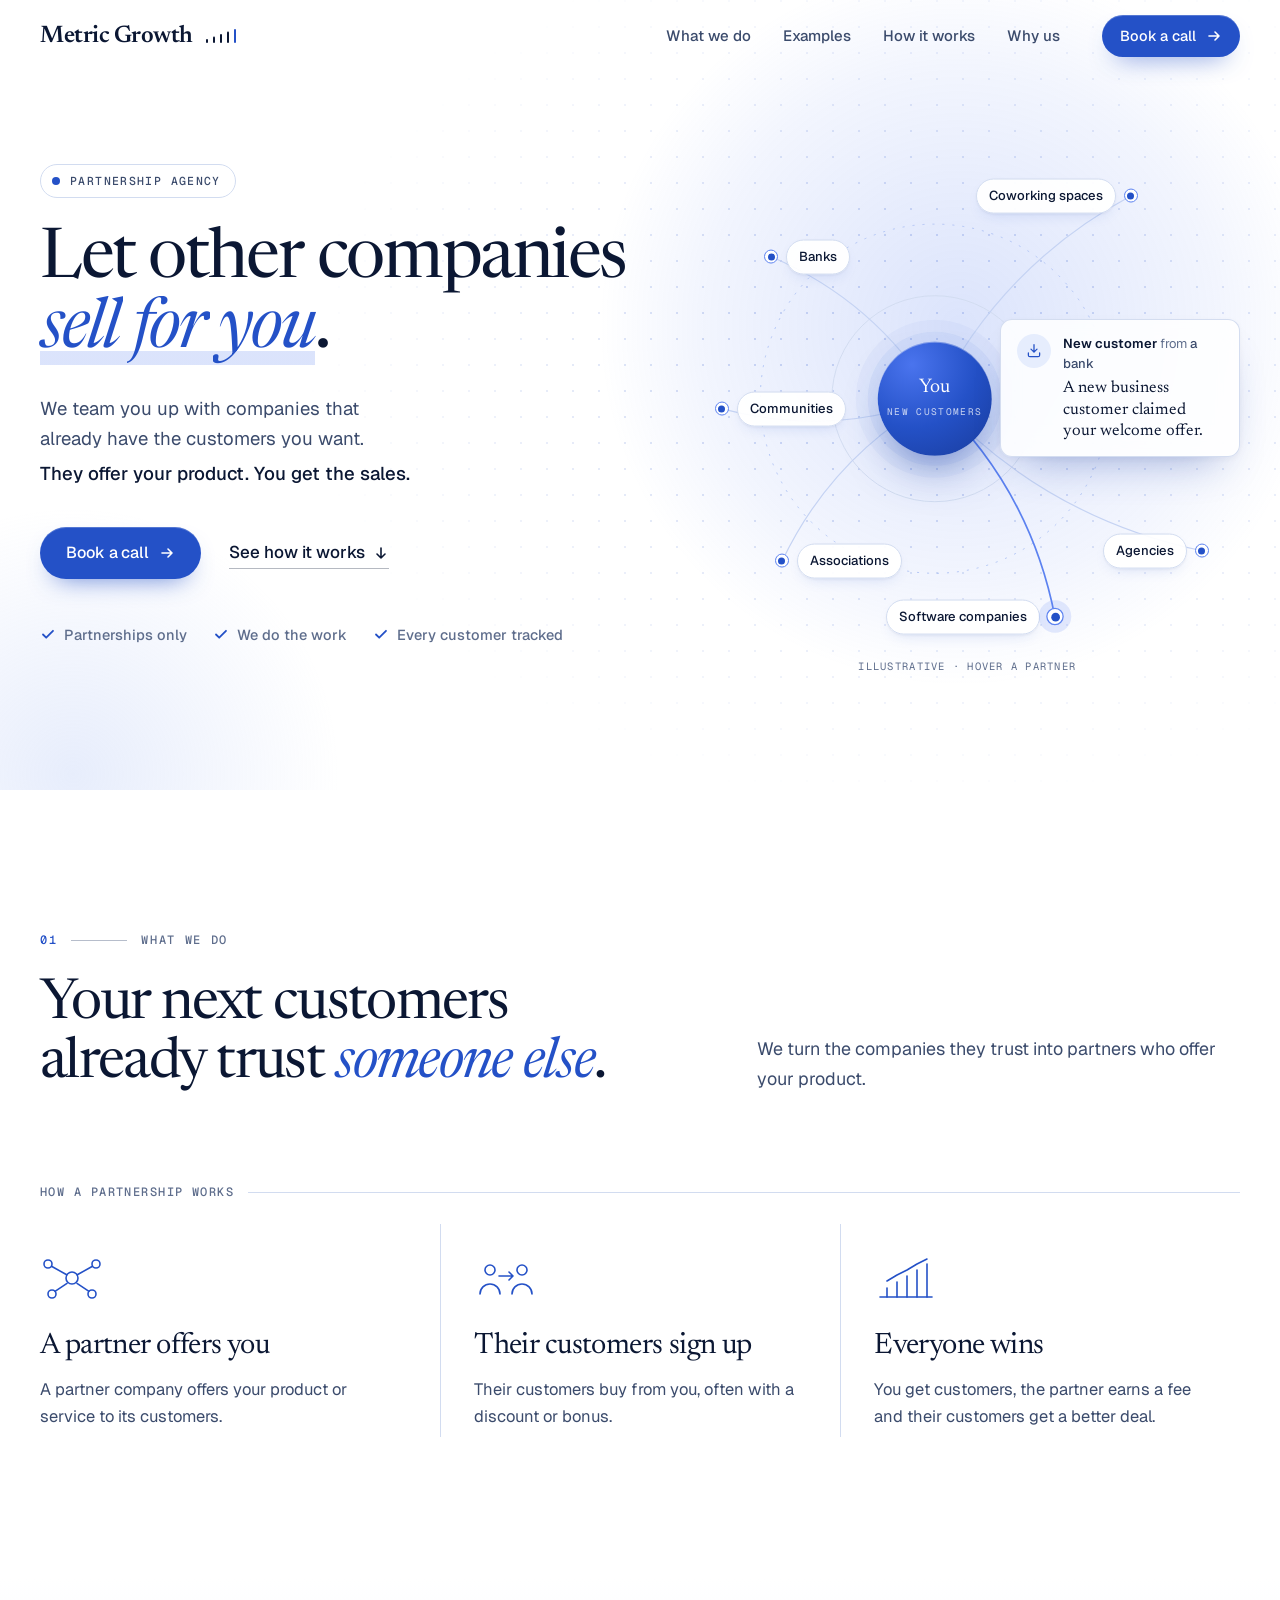
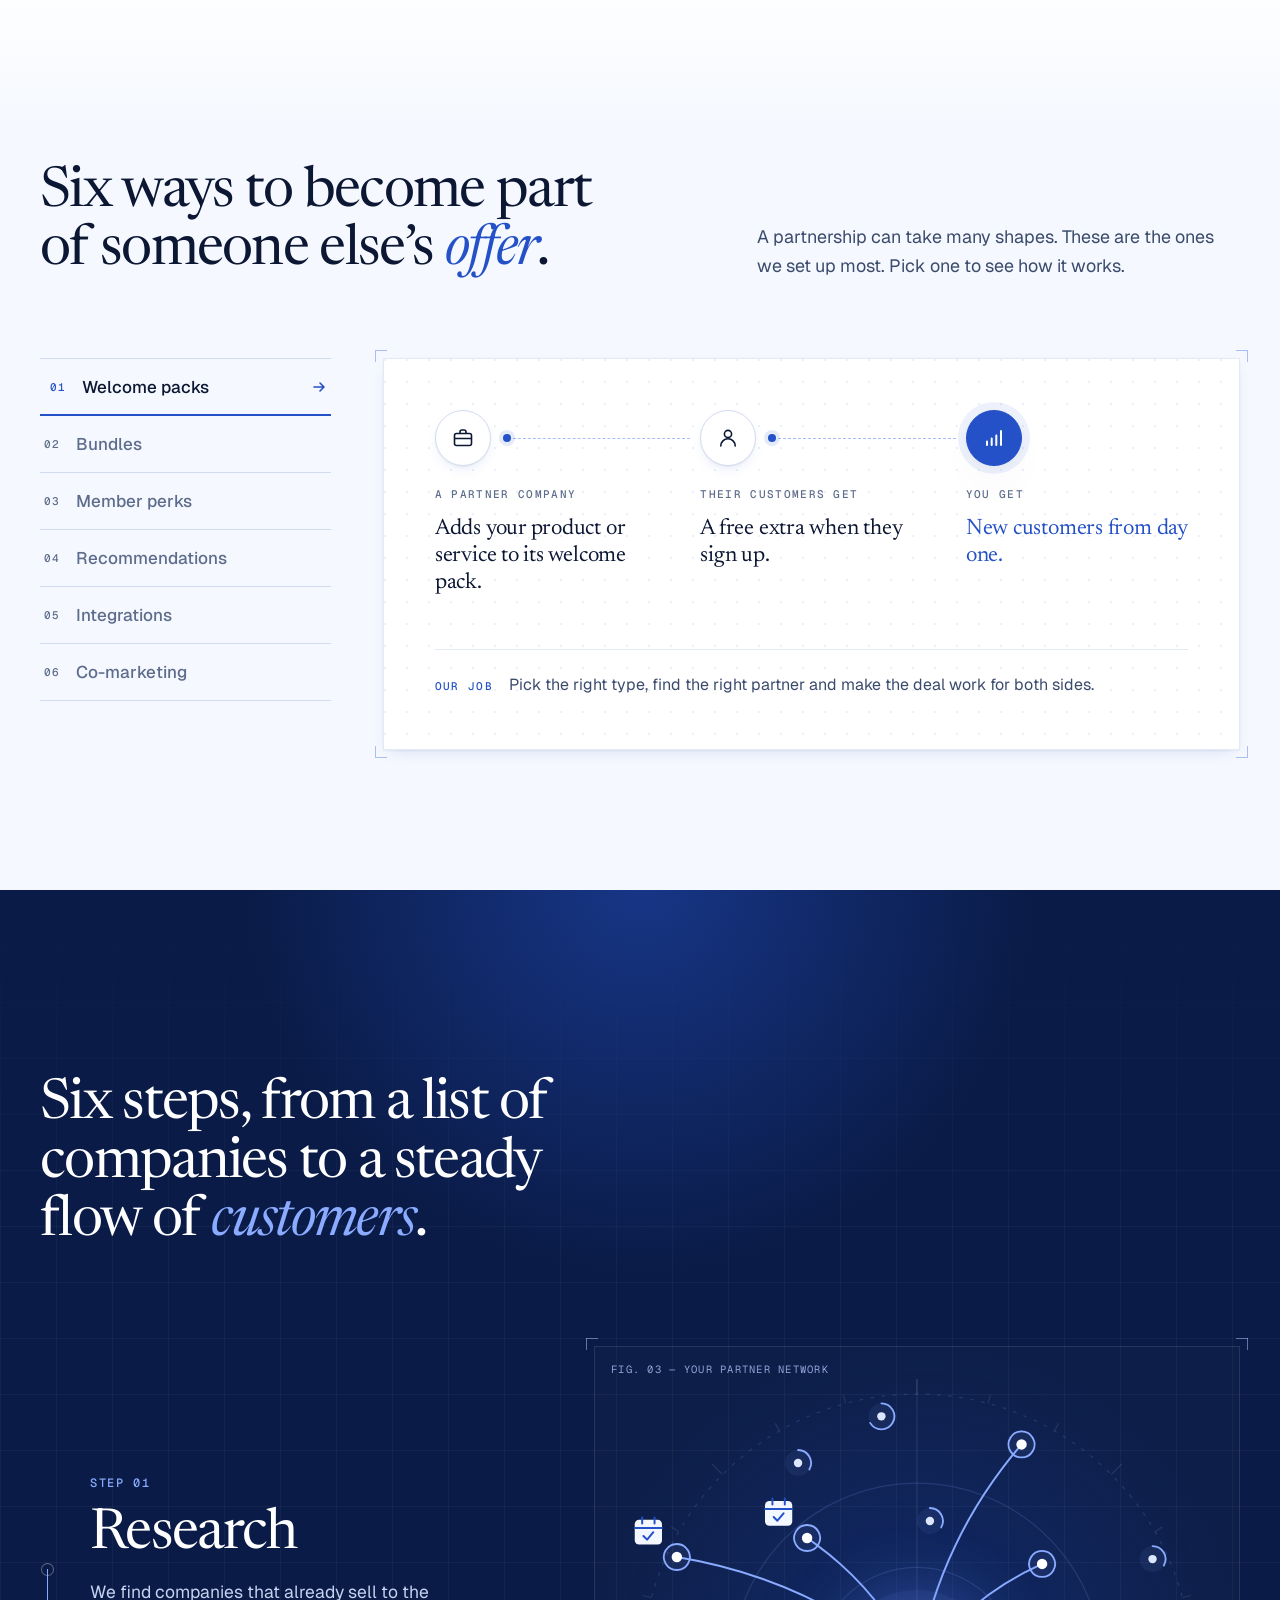
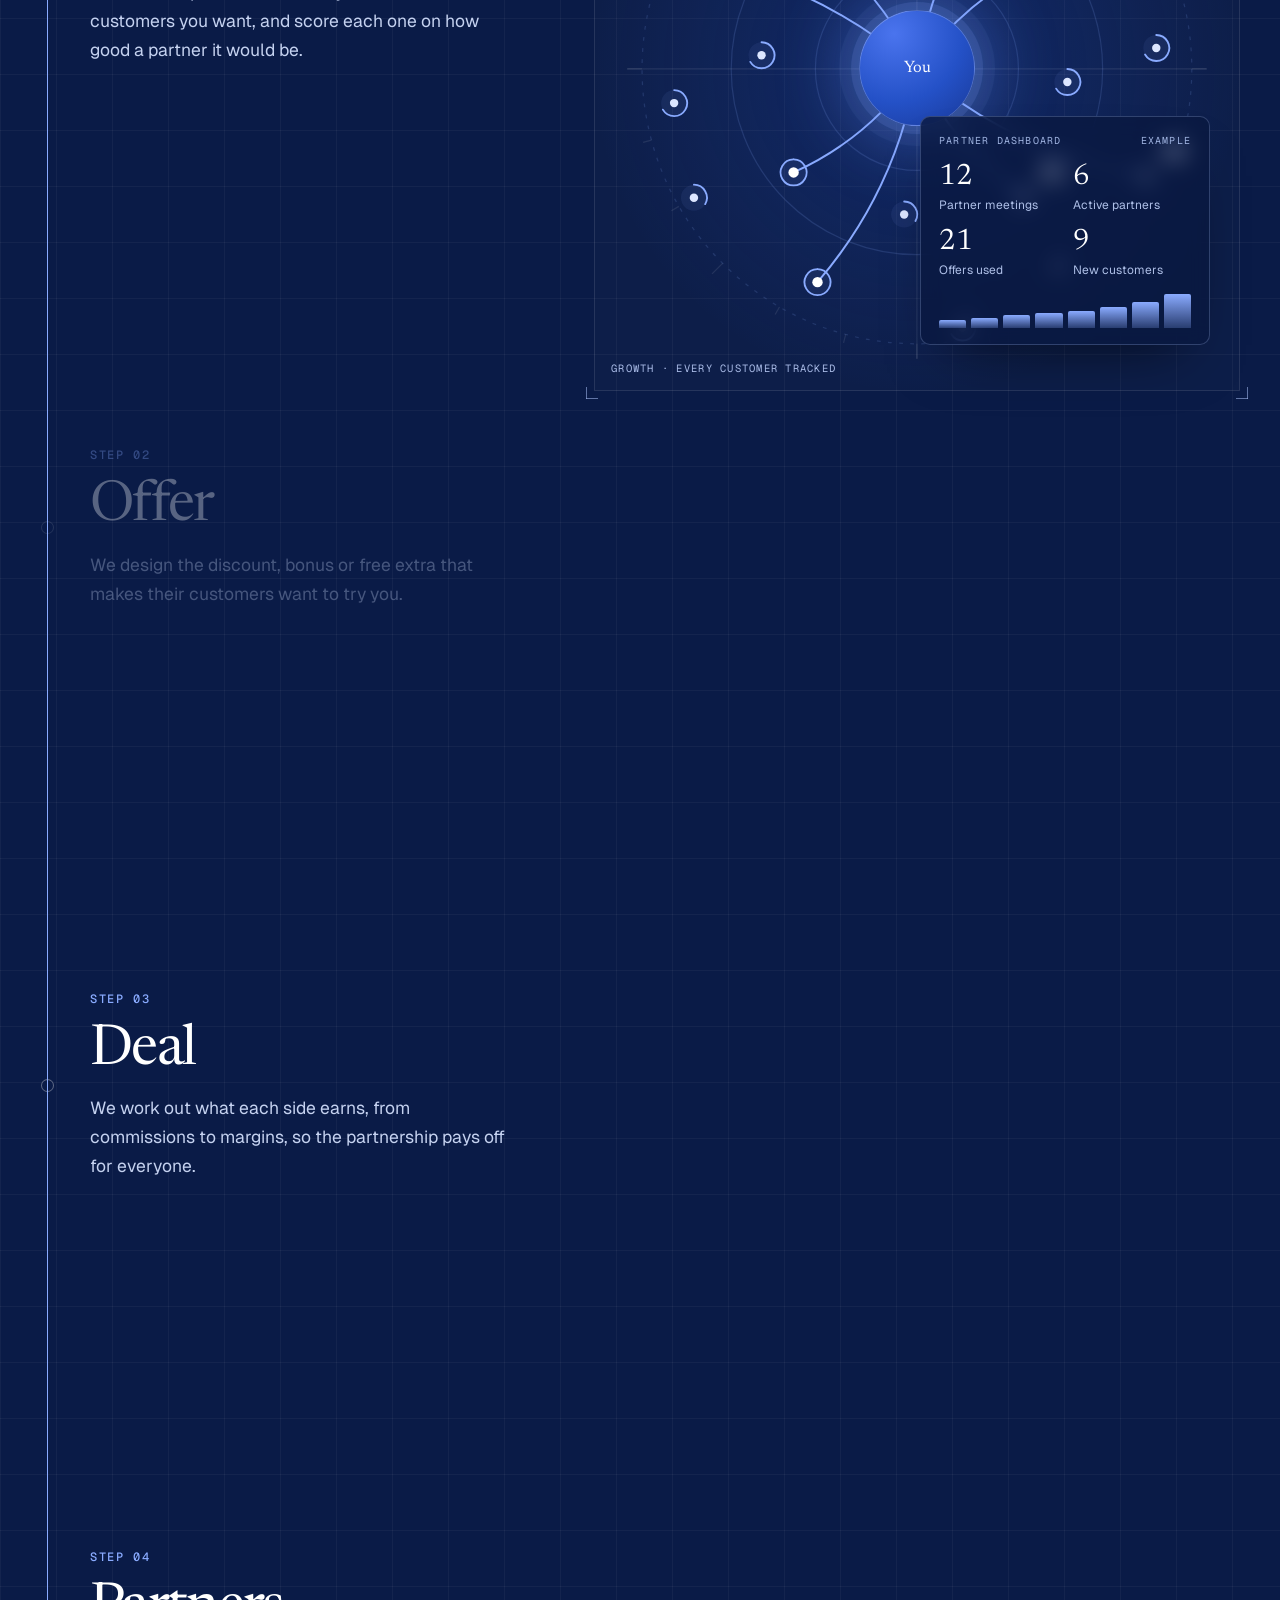
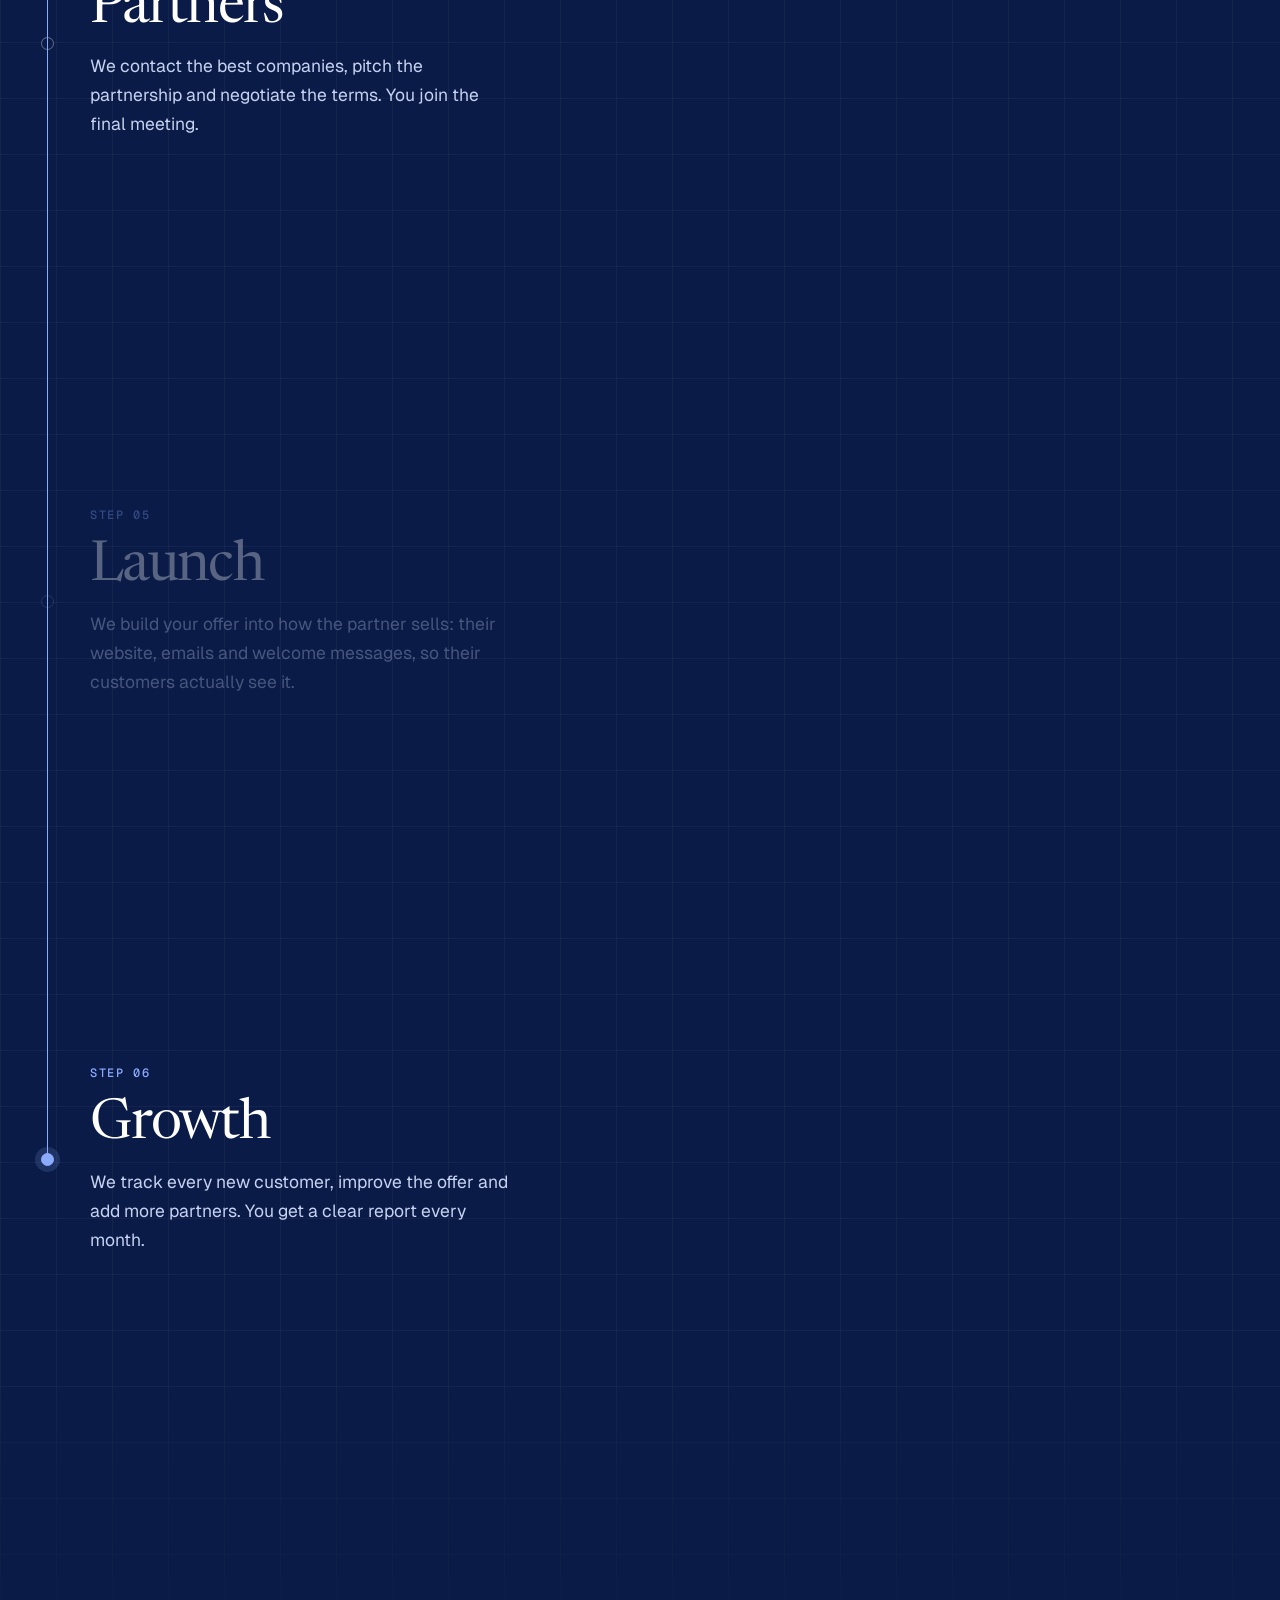
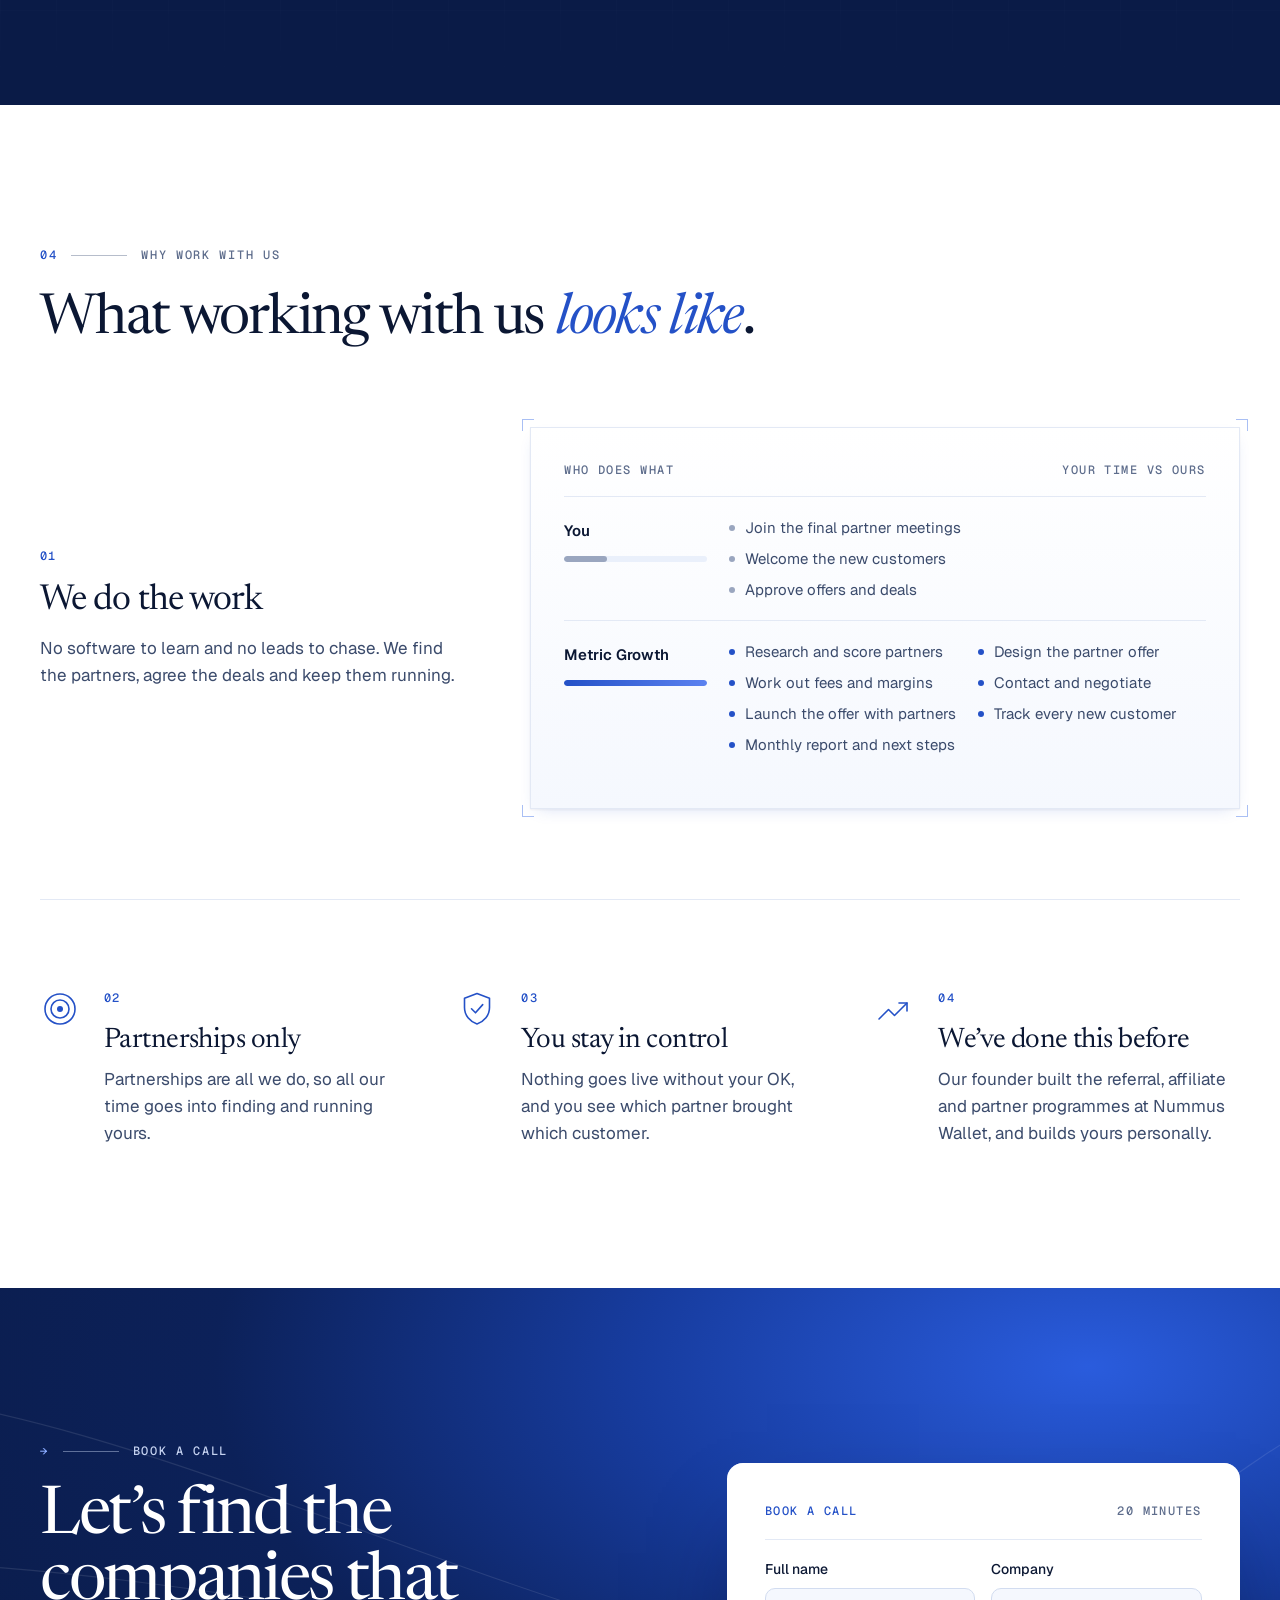
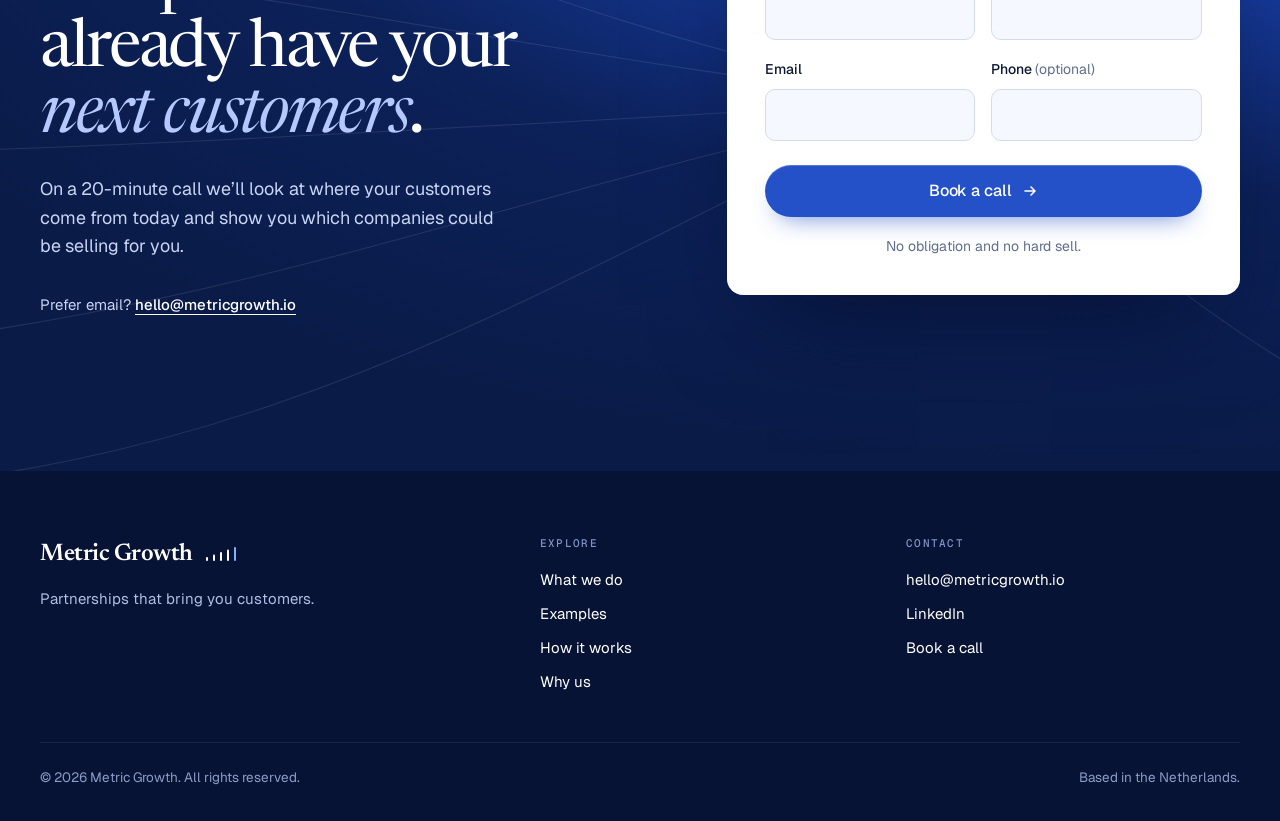
==== index.html @ 3f6de728 "Make example and partnership types generic The "How a partnership works" cards and all six partnersh" ====
<!doctype html>
<html lang="en-GB">
<head>
<meta charset="utf-8">
<meta name="viewport" content="width=device-width, initial-scale=1, viewport-fit=cover">
<script>
  document.documentElement.classList.add('js');
  // If the site script fails to load, show everything instead of leaving it hidden.
  setTimeout(function () { if (!window.__mg) document.documentElement.classList.remove('js'); }, 2500);
</script>
<!-- Google tag (gtag.js) -->
<script async src="https://www.googletagmanager.com/gtag/js?id=G-VX706F2BNQ"></script>
<script>
  window.dataLayer = window.dataLayer || [];
  function gtag(){dataLayer.push(arguments);}
  gtag('js', new Date());

  gtag('config', 'G-VX706F2BNQ');
</script>
<title>Metric Growth | Let other companies sell for you</title>
<meta name="description" content="Metric Growth teams you up with companies that already have the customers you want. They offer your product, you get the sales. We find the partners, design the offer, make the deal and run it.">
<link rel="canonical" href="https://metricgrowth.io/">
<meta name="theme-color" content="#2451C7">
<meta property="og:title" content="Metric Growth | Let other companies sell for you">
<meta property="og:description" content="We team you up with companies that already have the customers you want. They offer your product. You get the sales.">
<meta property="og:type" content="website">
<meta property="og:url" content="https://metricgrowth.io/">
<meta property="og:site_name" content="Metric Growth">
<meta name="twitter:card" content="summary">
<link rel="icon" href="data:image/svg+xml,%3Csvg xmlns='http://www.w3.org/2000/svg' viewBox='0 0 64 64'%3E%3Crect width='64' height='64' rx='14' fill='%232451C7'/%3E%3Ctext x='32' y='42' font-family='Georgia,serif' font-size='26' font-weight='700' text-anchor='middle' fill='%23FFFFFF'%3EM.G.%3C/text%3E%3C/svg%3E">
<link rel="preconnect" href="https://fonts.googleapis.com">
<link rel="preconnect" href="https://fonts.gstatic.com" crossorigin>
<link rel="stylesheet" href="https://fonts.googleapis.com/css2?family=Geist:wght@400;500;600&amp;family=Geist+Mono:wght@400;500&amp;family=Newsreader:ital,opsz,wght@0,6..72,400;0,6..72,500;0,6..72,600;1,6..72,400&amp;display=swap">
<link rel="stylesheet" href="assets/site.css">
<script src="assets/site.js" defer></script>
<script type="application/ld+json">
{
  "@context": "https://schema.org",
  "@type": "ProfessionalService",
  "name": "Metric Growth",
  "url": "https://metricgrowth.io/",
  "email": "hello@metricgrowth.io",
  "description": "Partnership agency. We set up partnerships where other companies offer your product to their customers."
}
</script>
</head>
<body>

<svg class="sprite" aria-hidden="true" focusable="false">
  <symbol id="i-arrow" viewBox="0 0 16 16"><path d="M3 8h10M9 4l4 4-4 4" fill="none" stroke="currentColor" stroke-width="1.6" stroke-linecap="round" stroke-linejoin="round"/></symbol>
  <symbol id="i-down" viewBox="0 0 16 16"><path d="M8 3v10M4 9l4 4 4-4" fill="none" stroke="currentColor" stroke-width="1.6" stroke-linecap="round" stroke-linejoin="round"/></symbol>
  <symbol id="i-check" viewBox="0 0 16 16"><path d="M3 8.5l3.2 3.2L13 4.8" fill="none" stroke="currentColor" stroke-width="1.8" stroke-linecap="round" stroke-linejoin="round"/></symbol>
  <symbol id="i-person" viewBox="0 0 24 24"><g fill="none" stroke="currentColor" stroke-width="1.6" stroke-linecap="round"><circle cx="12" cy="8" r="3.6"/><path d="M4.8 20c0-4 3.2-7.2 7.2-7.2s7.2 3.2 7.2 7.2"/></g></symbol>
  <symbol id="i-case" viewBox="0 0 24 24"><g fill="none" stroke="currentColor" stroke-width="1.6" stroke-linejoin="round"><rect x="3.5" y="7.5" width="17" height="12" rx="2"/><path d="M9 7.5V6a2 2 0 0 1 2-2h2a2 2 0 0 1 2 2v1.5M3.5 12.5h17"/></g></symbol>
  <symbol id="i-firm" viewBox="0 0 24 24"><path d="M5 19v-3.5M9.7 19v-6.5M14.3 19V9.5M19 19V5" fill="none" stroke="currentColor" stroke-width="2" stroke-linecap="round"/></symbol>
  <symbol id="i-in" viewBox="0 0 24 24"><g fill="none" stroke="currentColor" stroke-width="1.7" stroke-linecap="round" stroke-linejoin="round"><path d="M12 3.5v10M8 9.5l4 4 4-4"/><path d="M4.5 14.5v3a2 2 0 0 0 2 2h11a2 2 0 0 0 2-2v-3"/></g></symbol>
</svg>

<a class="skip" href="#main">Skip to content</a>

<header class="site-header" data-header>
  <div class="container header-inner">
    <a class="brand" href="#top" aria-label="Metric Growth, back to top">
      <span class="brand-name">Metric Growth</span>
      <svg class="brand-mark" viewBox="0 0 76 30" aria-hidden="true"><rect x="2" y="22" width="4" height="8" rx="2"/><rect x="16" y="17" width="4" height="13" rx="2"/><rect x="30" y="12" width="4" height="18" rx="2"/><rect x="44" y="7" width="4" height="23" rx="2"/><rect x="58" y="2" width="4" height="28" rx="2"/></svg>
    </a>
    <nav class="nav" aria-label="Main">
      <a href="#what">What we do</a>
      <a href="#examples">Examples</a>
      <a href="#how">How it works</a>
      <a href="#why">Why us</a>
    </nav>
    <a class="btn btn-sm header-cta" href="#contact">Book a call <svg class="ico" aria-hidden="true"><use href="#i-arrow"/></svg></a>
    <button class="menu-toggle" type="button" aria-expanded="false" aria-controls="mobile-menu" data-menu-toggle>
      <span class="sr-only">Open menu</span>
      <span class="menu-bars" aria-hidden="true"><i></i><i></i></span>
    </button>
  </div>
  <div class="mobile-menu" id="mobile-menu">
    <nav aria-label="Mobile">
      <a href="#what"><span class="mono">01</span>What we do</a>
      <a href="#examples"><span class="mono">02</span>Examples</a>
      <a href="#how"><span class="mono">03</span>How it works</a>
      <a href="#why"><span class="mono">04</span>Why us</a>
      <a class="btn" href="#contact">Book a call <svg class="ico" aria-hidden="true"><use href="#i-arrow"/></svg></a>
    </nav>
  </div>
  <span class="header-progress" aria-hidden="true"></span>
</header>

<main id="main" class="site">

  <!-- ============================== HERO ============================== -->
  <section class="hero" id="top" aria-labelledby="hero-title">
    <div class="hero-bg" aria-hidden="true"><span class="hero-aura"></span><span class="hero-aura b"></span></div>
    <div class="container hero-grid">
      <div class="hero-copy">
        <p class="eyebrow" style="--d:0ms"><span class="live-dot" aria-hidden="true"></span>Partnership agency</p>
        <h1 class="hero-title split" id="hero-title" data-split>Let other companies <em>sell for you</em>.</h1>
        <p class="hero-sub" style="--d:520ms">We team you up with companies that already have the customers you want. <span class="hero-punch">They offer your product. You get the sales.</span></p>
        <div class="hero-actions" style="--d:680ms">
          <a class="btn" href="#contact">Book a call <svg class="ico" aria-hidden="true"><use href="#i-arrow"/></svg></a>
          <a class="link-arrow" href="#how">See how it works <svg class="ico" aria-hidden="true"><use href="#i-down"/></svg></a>
        </div>
        <ul class="hero-points" style="--d:840ms" aria-label="At a glance">
          <li><svg class="ico" aria-hidden="true"><use href="#i-check"/></svg>Partnerships only</li>
          <li><svg class="ico" aria-hidden="true"><use href="#i-check"/></svg>We do the work</li>
          <li><svg class="ico" aria-hidden="true"><use href="#i-check"/></svg>Every customer tracked</li>
        </ul>
      </div>

      <div class="hero-visual">
        <div class="network" data-network role="img" aria-label="Illustration: banks, coworking spaces, agencies, software companies, associations and communities around your business, each sending new customers to you.">
          <svg class="network-svg" aria-hidden="true" focusable="false">
            <circle class="orbit" data-orbit/>
            <circle class="orbit orbit-dash" data-orbit/>
            <g data-links></g>
            <g data-comets></g>
          </svg>
          <div class="firm" data-firm aria-hidden="true">
            <span class="firm-ripple"></span><span class="firm-ripple r2"></span>
            <span class="firm-core"><span class="firm-label">You</span><span class="firm-sub">New customers</span></span>
          </div>
          <span class="node" data-node="bank" data-side="right" style="--d:500ms" data-from="a bank" data-moment="A new business customer claimed your welcome offer." aria-hidden="true"><span class="node-dot"></span><span class="node-label">Banks</span></span>
          <span class="node" data-node="cowork" data-side="left" style="--d:620ms" data-from="a coworking space" data-moment="A member used their 20% partner discount." aria-hidden="true"><span class="node-dot"></span><span class="node-label">Coworking spaces</span></span>
          <span class="node" data-node="agency" data-side="left" style="--d:740ms" data-from="an agency" data-moment="A client got your product as part of their package." aria-hidden="true"><span class="node-dot"></span><span class="node-label">Agencies</span></span>
          <span class="node" data-node="software" data-side="left" style="--d:860ms" data-from="a software company" data-moment="A user found your offer inside their app." aria-hidden="true"><span class="node-dot"></span><span class="node-label">Software companies</span></span>
          <span class="node" data-node="assoc" data-side="right" style="--d:980ms" data-from="an association" data-moment="A member used their member perk with you." aria-hidden="true"><span class="node-dot"></span><span class="node-label">Associations</span></span>
          <span class="node" data-node="community" data-side="right" style="--d:1100ms" data-from="a community" data-moment="A reader clicked your offer in the newsletter." aria-hidden="true"><span class="node-dot"></span><span class="node-label">Communities</span></span>
        </div>
        <div class="toast" data-toast aria-hidden="true">
          <span class="toast-icon"><svg aria-hidden="true"><use href="#i-in"/></svg></span>
          <span class="toast-body">
            <span class="toast-title">New customer <span class="toast-from">from <b data-toast-from>a bank</b></span></span>
            <span class="toast-text" data-toast-text>A new business customer claimed your welcome offer.</span>
          </span>
        </div>
        <p class="visual-note" aria-hidden="true"><span class="hint-hover">Illustrative · hover a partner</span><span class="hint-touch">Illustrative · tap a partner</span></p>
      </div>
    </div>
  </section>

  <!-- ============================== 01 WHAT WE DO ============================== -->
  <section class="sec about" id="what" aria-labelledby="what-title">
    <div class="container">
      <div class="sec-label" data-reveal><span class="num">01</span><span class="rule"></span><span>What we do</span></div>
      <div class="sec-head-split">
        <h2 class="sec-title" id="what-title" data-reveal style="--d:80ms">Your next customers already trust <em>someone else</em>.</h2>
        <p class="sec-intro" data-reveal style="--d:160ms">We turn the companies they trust into partners who offer your product.</p>
      </div>

      <div class="services">
        <p class="services-head mono" data-reveal>How a partnership works</p>
        <div class="services-grid">
          <article class="service" data-reveal>
            <svg class="glyph" viewBox="0 0 64 48" aria-hidden="true">
              <path pathLength="1" d="M26 24a6 6 0 1 0 12 0a6 6 0 1 0-12 0"/>
              <path pathLength="1" d="M4 10a4 4 0 1 0 8 0a4 4 0 1 0-8 0"/>
              <path pathLength="1" d="M52 10a4 4 0 1 0 8 0a4 4 0 1 0-8 0"/>
              <path pathLength="1" d="M8 40a4 4 0 1 0 8 0a4 4 0 1 0-8 0"/>
              <path pathLength="1" d="M48 40a4 4 0 1 0 8 0a4 4 0 1 0-8 0"/>
              <path pathLength="1" d="M11.5 12.2l15.2 8.6M52.5 12.2l-15.2 8.6"/>
              <path pathLength="1" d="M15 37.4l12-8M49 37.4l-12-8"/>
            </svg>
            <h3>A partner offers you</h3>
            <p>A partner company offers your product or service to its customers.</p>
          </article>
          <article class="service" data-reveal style="--d:120ms">
            <svg class="glyph" viewBox="0 0 64 48" aria-hidden="true">
              <path pathLength="1" d="M11 16a5 5 0 1 0 10 0a5 5 0 1 0-10 0"/>
              <path pathLength="1" d="M6 40c0-5.5 4.5-10 10-10s10 4.5 10 10"/>
              <path pathLength="1" d="M43 16a5 5 0 1 0 10 0a5 5 0 1 0-10 0"/>
              <path pathLength="1" d="M38 40c0-5.5 4.5-10 10-10s10 4.5 10 10"/>
              <path pathLength="1" d="M25 22h14M35 18l4 4-4 4"/>
            </svg>
            <h3>Their customers sign up</h3>
            <p>Their customers buy from you, often with a discount or bonus.</p>
          </article>
          <article class="service" data-reveal style="--d:240ms">
            <svg class="glyph" viewBox="0 0 64 48" aria-hidden="true">
              <path pathLength="1" d="M6 43h52"/>
              <path pathLength="1" d="M13 43v-9"/>
              <path pathLength="1" d="M23 43V28"/>
              <path pathLength="1" d="M33 43V22"/>
              <path pathLength="1" d="M43 43V16"/>
              <path pathLength="1" d="M53 43V10"/>
              <path pathLength="1" d="M13 27l10-6 10-5 10-6 10-5"/>
            </svg>
            <h3>Everyone wins</h3>
            <p>You get customers, the partner earns a fee and their customers get a better deal.</p>
          </article>
        </div>
      </div>
    </div>
  </section>

  <!-- ============================== 02 EXAMPLES ============================== -->
  <section class="sec partners" id="examples" aria-labelledby="examples-title">
    <div class="container">
      <div class="sec-label" data-reveal><span class="num">02</span><span class="rule"></span><span>Partnership types</span></div>
      <div class="sec-head-split">
        <h2 class="sec-title" id="examples-title" data-reveal style="--d:80ms">Six ways to become part of someone else’s <em>offer</em>.</h2>
        <p class="sec-intro" data-reveal style="--d:160ms">A partnership can take many shapes. These are the ones we set up most. Pick one to see how it works.</p>
      </div>

      <div class="moments" data-moments data-reveal>
        <div class="moments-tabs" role="tablist" aria-label="Partnership types">
          <button class="moment-tab" type="button" role="tab" id="tab-welcome" aria-controls="panel-welcome" aria-selected="true"><span class="tab-num">01</span>Welcome packs<svg class="ico tab-arrow" aria-hidden="true"><use href="#i-arrow"/></svg></button>
          <button class="moment-tab" type="button" role="tab" id="tab-bundle" aria-controls="panel-bundle" aria-selected="false" tabindex="-1"><span class="tab-num">02</span>Bundles<svg class="ico tab-arrow" aria-hidden="true"><use href="#i-arrow"/></svg></button>
          <button class="moment-tab" type="button" role="tab" id="tab-perk" aria-controls="panel-perk" aria-selected="false" tabindex="-1"><span class="tab-num">03</span>Member perks<svg class="ico tab-arrow" aria-hidden="true"><use href="#i-arrow"/></svg></button>
          <button class="moment-tab" type="button" role="tab" id="tab-tip" aria-controls="panel-tip" aria-selected="false" tabindex="-1"><span class="tab-num">04</span>Recommendations<svg class="ico tab-arrow" aria-hidden="true"><use href="#i-arrow"/></svg></button>
          <button class="moment-tab" type="button" role="tab" id="tab-integration" aria-controls="panel-integration" aria-selected="false" tabindex="-1"><span class="tab-num">05</span>Integrations<svg class="ico tab-arrow" aria-hidden="true"><use href="#i-arrow"/></svg></button>
          <button class="moment-tab" type="button" role="tab" id="tab-comarketing" aria-controls="panel-comarketing" aria-selected="false" tabindex="-1"><span class="tab-num">06</span>Co-marketing<svg class="ico tab-arrow" aria-hidden="true"><use href="#i-arrow"/></svg></button>
        </div>

        <div class="moments-panels plate">
          <div class="moment-panel" role="tabpanel" id="panel-welcome" aria-labelledby="tab-welcome" tabindex="0">
            <ol class="journey">
              <li class="station"><span class="st-icon"><svg aria-hidden="true"><use href="#i-case"/></svg></span><span class="st-kicker">A partner company</span><p class="st-text">Adds your product or service to its welcome pack.</p></li>
              <li class="station"><span class="st-icon"><svg aria-hidden="true"><use href="#i-person"/></svg></span><span class="st-kicker">Their customers get</span><p class="st-text">A free extra when they sign up.</p></li>
              <li class="station st-firm"><span class="st-icon"><svg aria-hidden="true"><use href="#i-firm"/></svg></span><span class="st-kicker">You get</span><p class="st-text">New customers from day one.</p></li>
            </ol>
          </div>
          <div class="moment-panel" role="tabpanel" id="panel-bundle" aria-labelledby="tab-bundle" tabindex="0" hidden>
            <ol class="journey">
              <li class="station"><span class="st-icon"><svg aria-hidden="true"><use href="#i-case"/></svg></span><span class="st-kicker">A partner company</span><p class="st-text">Sells your product or service together with its own.</p></li>
              <li class="station"><span class="st-icon"><svg aria-hidden="true"><use href="#i-person"/></svg></span><span class="st-kicker">Their customers get</span><p class="st-text">Everything they need in one package.</p></li>
              <li class="station st-firm"><span class="st-icon"><svg aria-hidden="true"><use href="#i-firm"/></svg></span><span class="st-kicker">You get</span><p class="st-text">A sale with every sale they make.</p></li>
            </ol>
          </div>
          <div class="moment-panel" role="tabpanel" id="panel-perk" aria-labelledby="tab-perk" tabindex="0" hidden>
            <ol class="journey">
              <li class="station"><span class="st-icon"><svg aria-hidden="true"><use href="#i-case"/></svg></span><span class="st-kicker">A partner company</span><p class="st-text">Gives its members a discount on your product or service.</p></li>
              <li class="station"><span class="st-icon"><svg aria-hidden="true"><use href="#i-person"/></svg></span><span class="st-kicker">Their members get</span><p class="st-text">A members-only deal.</p></li>
              <li class="station st-firm"><span class="st-icon"><svg aria-hidden="true"><use href="#i-firm"/></svg></span><span class="st-kicker">You get</span><p class="st-text">A steady stream of sign-ups.</p></li>
            </ol>
          </div>
          <div class="moment-panel" role="tabpanel" id="panel-tip" aria-labelledby="tab-tip" tabindex="0" hidden>
            <ol class="journey">
              <li class="station"><span class="st-icon"><svg aria-hidden="true"><use href="#i-case"/></svg></span><span class="st-kicker">A partner company</span><p class="st-text">Recommends your product or service to its customers.</p></li>
              <li class="station"><span class="st-icon"><svg aria-hidden="true"><use href="#i-person"/></svg></span><span class="st-kicker">Their customers get</span><p class="st-text">A trusted tip, right when they need it.</p></li>
              <li class="station st-firm"><span class="st-icon"><svg aria-hidden="true"><use href="#i-firm"/></svg></span><span class="st-kicker">You get</span><p class="st-text">Customers who are ready to buy.</p></li>
            </ol>
          </div>
          <div class="moment-panel" role="tabpanel" id="panel-integration" aria-labelledby="tab-integration" tabindex="0" hidden>
            <ol class="journey">
              <li class="station"><span class="st-icon"><svg aria-hidden="true"><use href="#i-case"/></svg></span><span class="st-kicker">A partner company</span><p class="st-text">Builds your product or service into its own.</p></li>
              <li class="station"><span class="st-icon"><svg aria-hidden="true"><use href="#i-person"/></svg></span><span class="st-kicker">Their customers get</span><p class="st-text">You, inside a tool they already use.</p></li>
              <li class="station st-firm"><span class="st-icon"><svg aria-hidden="true"><use href="#i-firm"/></svg></span><span class="st-kicker">You get</span><p class="st-text">Customers who find you there.</p></li>
            </ol>
          </div>
          <div class="moment-panel" role="tabpanel" id="panel-comarketing" aria-labelledby="tab-comarketing" tabindex="0" hidden>
            <ol class="journey">
              <li class="station"><span class="st-icon"><svg aria-hidden="true"><use href="#i-case"/></svg></span><span class="st-kicker">A partner company</span><p class="st-text">Runs a webinar or guide together with you.</p></li>
              <li class="station"><span class="st-icon"><svg aria-hidden="true"><use href="#i-person"/></svg></span><span class="st-kicker">Their customers get</span><p class="st-text">Useful advice from you both.</p></li>
              <li class="station st-firm"><span class="st-icon"><svg aria-hidden="true"><use href="#i-firm"/></svg></span><span class="st-kicker">You get</span><p class="st-text">New leads from their audience.</p></li>
            </ol>
          </div>
          <p class="moments-foot"><span class="mono">Our job</span><span>Pick the right type, find the right partner and make the deal work for both sides.</span></p>
        </div>
      </div>
    </div>
  </section>

  <!-- ============================== 03 HOW ============================== -->
  <section class="sec how" id="how" aria-labelledby="how-title">
    <div class="container">
      <div class="sec-label light" data-reveal><span class="num">03</span><span class="rule"></span><span>How it works</span></div>
      <h2 class="sec-title" id="how-title" data-reveal style="--d:80ms">Six steps, from a list of companies to a steady flow of <em>customers</em>.</h2>

      <div class="how-layout">
        <div class="how-stage-wrap">
          <div class="how-sticky">
            <figure class="how-stage" data-stage>
              <div class="stage-frame plate" aria-hidden="true">
                <span class="fig-label">Fig. 03 — Your partner network</span>
                <div class="sweep"></div>
                <svg class="stage-svg" viewBox="0 0 520 520" data-stage-svg focusable="false"></svg>
                <div class="bp-firm"><span class="bp-firm-core" data-bp-firm>You</span></div>
                <div class="bp-caption">
                  <span data-cap="1">Research · every company scored</span>
                  <span data-cap="2">Offer · a reason to choose you</span>
                  <span data-cap="3">Deal · what each side gets</span>
                  <span data-cap="4">Partners · meetings booked</span>
                  <span data-cap="5">Launch · new customers arrive</span>
                  <span data-cap="6">Growth · every customer tracked</span>
                </div>
                <div class="bp-card" data-card="offer">
                  <div class="bp-dash-head"><span>Partner offer</span><span>Example</span></div>
                  <p class="bp-card-big">3 months free</p>
                  <p class="bp-card-text">of your product, for the partner’s customers</p>
                </div>
                <div class="bp-card" data-card="deal">
                  <div class="bp-dash-head"><span>The deal</span><span>Example</span></div>
                  <ul class="bp-deal">
                    <li><span>Customer</span><b>Gets 3 months free</b></li>
                    <li><span>Partner</span><b>Earns a fee per sign-up</b></li>
                    <li><span>You</span><b>Win a new customer</b></li>
                  </ul>
                </div>
                <div class="bp-dash">
                  <div class="bp-dash-head"><span>Partner dashboard</span><span>Example</span></div>
                  <div class="bp-metrics">
                    <div class="bp-metric"><b data-count="12">12</b><span>Partner meetings</span></div>
                    <div class="bp-metric"><b data-count="6">6</b><span>Active partners</span></div>
                    <div class="bp-metric"><b data-count="21">21</b><span>Offers used</span></div>
                    <div class="bp-metric"><b data-count="9">9</b><span>New customers</span></div>
                  </div>
                  <div class="bp-bars"><i style="--h:24%;--i:0"></i><i style="--h:30%;--i:1"></i><i style="--h:38%;--i:2"></i><i style="--h:46%;--i:3"></i><i style="--h:52%;--i:4"></i><i style="--h:64%;--i:5"></i><i style="--h:78%;--i:6"></i><i style="--h:100%;--i:7"></i></div>
                </div>
              </div>
              <figcaption class="sr-only">Diagram of the six steps: companies are researched and scored, the best ones get an offer and a deal, partners are signed, the offer goes live and new customers arrive, and every customer is tracked in a dashboard.</figcaption>
            </figure>
          </div>
        </div>

        <ol class="how-steps">
          <li class="how-step" data-step="1">
            <span class="step-num">Step 01</span>
            <h3>Research</h3>
            <p>We find companies that already sell to the customers you want, and score each one on how good a partner it would be.</p>
          </li>
          <li class="how-step" data-step="2">
            <span class="step-num">Step 02</span>
            <h3>Offer</h3>
            <p>We design the discount, bonus or free extra that makes their customers want to try you.</p>
          </li>
          <li class="how-step" data-step="3">
            <span class="step-num">Step 03</span>
            <h3>Deal</h3>
            <p>We work out what each side earns, from commissions to margins, so the partnership pays off for everyone.</p>
          </li>
          <li class="how-step" data-step="4">
            <span class="step-num">Step 04</span>
            <h3>Partners</h3>
            <p>We contact the best companies, pitch the partnership and negotiate the terms. You join the final meeting.</p>
          </li>
          <li class="how-step" data-step="5">
            <span class="step-num">Step 05</span>
            <h3>Launch</h3>
            <p>We build your offer into how the partner sells: their website, emails and welcome messages, so their customers actually see it.</p>
          </li>
          <li class="how-step" data-step="6">
            <span class="step-num">Step 06</span>
            <h3>Growth</h3>
            <p>We track every new customer, improve the offer and add more partners. You get a clear report every month.</p>
          </li>
        </ol>
      </div>
    </div>
  </section>

  <!-- ============================== 04 WHY ============================== -->
  <section class="sec why" id="why" aria-labelledby="why-title">
    <div class="container">
      <div class="sec-label" data-reveal><span class="num">04</span><span class="rule"></span><span>Why work with us</span></div>
      <h2 class="sec-title" id="why-title" data-reveal style="--d:80ms">What working with us <em>looks like</em>.</h2>

      <div class="why-feature">
        <div class="why-text" data-reveal>
          <span class="why-k mono">01</span>
          <h3>We do the work</h3>
          <p>No software to learn and no leads to chase. We find the partners, agree the deals and keep them running.</p>
        </div>
        <div class="lanes plate" data-reveal style="--d:120ms">
          <div class="lanes-head"><span class="mono">Who does what</span><span class="mono">Your time vs ours</span></div>
          <div class="lane lane-you">
            <div><span class="lane-name">You</span><span class="lane-bar" aria-hidden="true"><i style="--w:30%"></i></span></div>
            <ul>
              <li>Join the final partner meetings</li>
              <li>Welcome the new customers</li>
              <li>Approve offers and deals</li>
            </ul>
          </div>
          <div class="lane lane-us">
            <div><span class="lane-name">Metric Growth</span><span class="lane-bar" aria-hidden="true"><i style="--w:100%"></i></span></div>
            <ul>
              <li>Research and score partners</li>
              <li>Design the partner offer</li>
              <li>Work out fees and margins</li>
              <li>Contact and negotiate</li>
              <li>Launch the offer with partners</li>
              <li>Track every new customer</li>
              <li>Monthly report and next steps</li>
            </ul>
          </div>
        </div>
      </div>

      <div class="why-row">
        <div class="why-item" data-reveal>
          <svg viewBox="0 0 40 40" aria-hidden="true"><circle cx="20" cy="20" r="15"/><circle cx="20" cy="20" r="9"/><circle class="fill" cx="20" cy="20" r="3"/></svg>
          <div>
            <span class="why-k mono">02</span>
            <h3>Partnerships only</h3>
            <p>Partnerships are all we do, so all our time goes into finding and running yours.</p>
          </div>
        </div>
        <div class="why-item" data-reveal style="--d:80ms">
          <svg viewBox="0 0 40 40" aria-hidden="true"><path d="M20 4.5l12.5 4.8v9.3c0 7.8-5.3 14-12.5 16.4C12.8 32.6 7.5 26.4 7.5 18.6V9.3z"/><path d="M14.5 19.8l4 4 7.2-8.2"/></svg>
          <div>
            <span class="why-k mono">03</span>
            <h3>You stay in control</h3>
            <p>Nothing goes live without your OK, and you see which partner brought which customer.</p>
          </div>
        </div>
        <div class="why-item" data-reveal style="--d:160ms">
          <svg viewBox="0 0 40 40" aria-hidden="true"><path d="M5 30l9.5-9.5 6 6L33 14"/><path d="M25 14h8v8"/></svg>
          <div>
            <span class="why-k mono">04</span>
            <h3>We’ve done this before</h3>
            <p>Our founder built the referral, affiliate and partner programmes at Nummus Wallet, and builds yours personally.</p>
          </div>
        </div>
      </div>
    </div>
  </section>

  <!-- ============================== CTA ============================== -->
  <section class="cta" id="contact" aria-labelledby="cta-title">
    <svg class="cta-threads" viewBox="0 0 1440 720" preserveAspectRatio="xMidYMid slice" aria-hidden="true" focusable="false">
      <path class="cta-thread" d="M-40 90C280 110 560 300 1000 380"/>
      <path class="cta-thread" d="M-40 250C300 250 600 340 1000 380"/>
      <path class="cta-thread" d="M-40 430C320 420 620 400 1000 380"/>
      <path class="cta-thread" d="M-40 610C340 580 640 450 1000 380"/>
      <path class="cta-thread" d="M-40 740C420 720 700 500 1000 380"/>
      <path class="cta-thread" d="M1480 60C1300 120 1160 260 1000 380"/>
      <path class="cta-thread" d="M1480 700C1300 640 1150 500 1000 380"/>
      <path class="cta-comet" pathLength="1" d="M-40 90C280 110 560 300 1000 380" style="animation-delay:-.4s"/>
      <path class="cta-comet" pathLength="1" d="M-40 250C300 250 600 340 1000 380" style="animation-delay:-3.1s;animation-duration:7s"/>
      <path class="cta-comet" pathLength="1" d="M-40 430C320 420 620 400 1000 380" style="animation-delay:-1.7s"/>
      <path class="cta-comet" pathLength="1" d="M-40 610C340 580 640 450 1000 380" style="animation-delay:-4.6s;animation-duration:6.5s"/>
      <path class="cta-comet" pathLength="1" d="M-40 740C420 720 700 500 1000 380" style="animation-delay:-2.3s;animation-duration:7.5s"/>
      <path class="cta-comet" pathLength="1" d="M1480 60C1300 120 1160 260 1000 380" style="animation-delay:-5.2s;animation-duration:5.5s"/>
      <path class="cta-comet" pathLength="1" d="M1480 700C1300 640 1150 500 1000 380" style="animation-delay:-.9s;animation-duration:6.8s"/>
    </svg>
    <div class="container cta-grid">
      <div class="cta-copy" data-reveal>
        <div class="sec-label light is-in"><span class="num">→</span><span class="rule"></span><span>Book a call</span></div>
        <h2 id="cta-title">Let’s find the companies that already have your <em>next customers</em>.</h2>
        <p>On a 20-minute call we’ll look at where your customers come from today and show you which companies could be selling for you.</p>
        <p class="cta-direct">Prefer email? <a href="mailto:hello@metricgrowth.io">hello@metricgrowth.io</a></p>
      </div>
      <form class="form" action="https://formspree.io/f/YOUR_FORM_ID" method="POST" data-form data-reveal style="--d:140ms">
        <input type="hidden" name="_subject" value="Website enquiry: partnerships">
        <div class="form-head"><span class="mono">Book a call</span><span class="mono">20 minutes</span></div>
        <div class="field-row">
          <div class="field"><label for="f-name">Full name</label><input id="f-name" name="name" type="text" autocomplete="name" required></div>
          <div class="field"><label for="f-company">Company</label><input id="f-company" name="company" type="text" autocomplete="organization" required></div>
        </div>
        <div class="field-row">
          <div class="field"><label for="f-email">Email</label><input id="f-email" name="email" type="email" autocomplete="email" required></div>
          <div class="field"><label for="f-phone">Phone <span class="opt">(optional)</span></label><input id="f-phone" name="phone" type="tel" autocomplete="tel"></div>
        </div>
        <button class="btn btn-block" type="submit">Book a call <svg class="ico" aria-hidden="true"><use href="#i-arrow"/></svg></button>
        <p class="form-note">No obligation and no hard sell.</p>
        <p class="form-status" data-form-status role="status" aria-live="polite"></p>
      </form>
    </div>
  </section>

</main>

<footer class="footer">
  <div class="container">
    <div class="footer-top">
      <div>
        <a class="brand" href="#top" aria-label="Metric Growth, back to top">
          <span class="brand-name">Metric Growth</span>
          <svg class="brand-mark" viewBox="0 0 76 30" aria-hidden="true"><rect x="2" y="22" width="4" height="8" rx="2"/><rect x="16" y="17" width="4" height="13" rx="2"/><rect x="30" y="12" width="4" height="18" rx="2"/><rect x="44" y="7" width="4" height="23" rx="2"/><rect x="58" y="2" width="4" height="28" rx="2"/></svg>
        </a>
        <p class="footer-tag">Partnerships that bring you customers.</p>
      </div>
      <nav class="footer-col" aria-label="Footer">
        <span class="mono">Explore</span>
        <a href="#what">What we do</a>
        <a href="#examples">Examples</a>
        <a href="#how">How it works</a>
        <a href="#why">Why us</a>
      </nav>
      <div class="footer-col">
        <span class="mono">Contact</span>
        <a href="mailto:hello@metricgrowth.io">hello@metricgrowth.io</a>
        <a href="https://www.linkedin.com/in/nick-lodder-04a2181a6/">LinkedIn</a>
        <a href="#contact">Book a call</a>
      </div>
    </div>
    <div class="footer-bottom">
      <span>© <span data-year>2026</span> Metric Growth. All rights reserved.</span>
      <span>Based in the Netherlands.</span>
    </div>
  </div>
</footer>

</body>
</html>
---- assets/site.css ----
/* ==========================================================================
   Metric Growth — site.css
   Creative direction: "Connection, made visible".
   White + Metric Blue (#2451C7, from the brand signature). Editorial serif
   (Newsreader), Geist for UI, Geist Mono for data labels. Recurring motifs:
   referral threads, nodes, and technical "plates" with crop marks.
   ========================================================================== */

:root {
  --white: #ffffff;
  --cloud: #f5f8fe;
  --mist: #eaf0fb;
  --line: #e3e9f5;
  --line-2: #d2dcf0;
  --ink: #0b1733;
  --ink-2: #3b4b6c;
  --ink-3: #5e6d8c;
  --blue: #2451c7;
  --blue-d: #1b3fa3;
  --blue-l: #5c82f0;
  --blue-xl: #a9bff4;
  --blue-tint: #e6edfd;
  --deep: #0a1b47;
  --signal: #8aabff;
  --on-deep: #c5d2f0;

  --serif: "Newsreader", Georgia, "Times New Roman", serif;
  --sans: "Geist", ui-sans-serif, system-ui, -apple-system, "Segoe UI", Roboto, sans-serif;
  --mono: "Geist Mono", ui-monospace, SFMono-Regular, Menlo, Consolas, monospace;

  --ease: cubic-bezier(.2, .75, .2, 1);
  --ease-io: cubic-bezier(.65, 0, .35, 1);
  --shadow-sm: 0 1px 2px rgba(11, 23, 51, .05), 0 6px 16px -8px rgba(36, 81, 199, .22);
  --shadow-md: 0 2px 6px rgba(11, 23, 51, .04), 0 22px 44px -22px rgba(27, 63, 163, .42);

  --container: 1240px;
  --gutter: clamp(20px, 4vw, 40px);
  --header-h: 72px;
}

/* ---------- Base ---------- */
*, *::before, *::after { box-sizing: border-box; }
html {
  -webkit-text-size-adjust: 100%;
  text-size-adjust: 100%;
  scroll-behavior: smooth;
  scroll-padding-top: calc(var(--header-h) + 8px);
}
body {
  margin: 0;
  background: var(--white);
  color: var(--ink);
  font-family: var(--sans);
  font-size: 17px;
  line-height: 1.6;
  -webkit-font-smoothing: antialiased;
  -moz-osx-font-smoothing: grayscale;
}
body.no-scroll { overflow: hidden; }
img, svg { display: block; max-width: 100%; }
a { color: inherit; }
button { font: inherit; color: inherit; }
:focus-visible { outline: 2px solid var(--blue); outline-offset: 3px; }
::selection { background: var(--blue); color: #fff; }
h1, h2, h3 { margin: 0; font-family: var(--serif); font-weight: 400; line-height: 1.1; letter-spacing: -.02em; text-wrap: balance; }
p { margin: 0; }
em { font-style: italic; }

.sr-only {
  position: absolute !important; width: 1px; height: 1px; padding: 0; margin: -1px;
  overflow: hidden; clip: rect(0 0 0 0); white-space: nowrap; border: 0;
}
.sprite { position: absolute; width: 0; height: 0; overflow: hidden; }
.skip {
  position: fixed; left: 16px; top: -64px; z-index: 100;
  padding: 10px 16px; border-radius: 8px; background: var(--ink); color: #fff;
  font-weight: 500; text-decoration: none; transition: top .2s var(--ease);
}
.skip:focus { top: 12px; }
.site { overflow-x: clip; }
.container {
  width: 100%;
  max-width: calc(var(--container) + var(--gutter) * 2);
  margin-inline: auto;
  padding-inline: var(--gutter);
}
.mono {
  font-family: var(--mono); font-size: 12px; font-weight: 500;
  letter-spacing: .12em; text-transform: uppercase;
}
.ico { width: 16px; height: 16px; flex: none; }

/* ---------- Buttons & links ---------- */
.btn {
  position: relative; isolation: isolate; overflow: hidden;
  display: inline-flex; align-items: center; justify-content: center; gap: 10px;
  height: 52px; padding: 0 26px; border: 0; border-radius: 999px;
  background: var(--blue); color: #fff;
  font: 500 16px/1 var(--sans); letter-spacing: -.005em; text-decoration: none; white-space: nowrap;
  cursor: pointer;
  box-shadow: inset 0 1px 0 rgba(255, 255, 255, .22), 0 12px 26px -14px rgba(36, 81, 199, .8);
  transition: background .3s var(--ease), transform .3s var(--ease), box-shadow .3s var(--ease);
}
.btn::before {
  content: ""; position: absolute; inset: 0; z-index: -1;
  background: linear-gradient(115deg, transparent 30%, rgba(255, 255, 255, .26) 50%, transparent 70%);
  transform: translateX(-130%); transition: transform .9s var(--ease);
}
.btn:hover { background: var(--blue-d); transform: translateY(-1px); box-shadow: inset 0 1px 0 rgba(255, 255, 255, .22), 0 18px 32px -14px rgba(36, 81, 199, .85); }
.btn:hover::before { transform: translateX(130%); }
.btn:active { transform: translateY(0); }
.btn .ico { transition: transform .35s var(--ease); }
.btn:hover .ico { transform: translateX(3px); }
.btn-sm { height: 42px; padding: 0 18px; font-size: 14.5px; }
.btn-block { width: 100%; }
.btn[disabled] { opacity: .7; cursor: progress; }

.link-arrow {
  position: relative; display: inline-flex; align-items: center; gap: 8px;
  padding: 12px 2px; color: var(--ink); font-weight: 500; text-decoration: none;
}
.link-arrow::after {
  content: ""; position: absolute; left: 2px; right: 2px; bottom: 9px; height: 1px;
  background: currentColor; opacity: .3; transform-origin: left; transition: opacity .3s, transform .5s var(--ease);
}
.link-arrow:hover { color: var(--blue); }
.link-arrow:hover::after { opacity: 1; }
.link-arrow .ico { transition: transform .35s var(--ease); }
.link-arrow:hover .ico { transform: translateY(2px); }

/* ---------- Header ---------- */
.site-header {
  position: fixed; inset: 0 0 auto 0; z-index: 50; height: var(--header-h);
  transition: background .4s var(--ease), box-shadow .4s var(--ease);
}
.site-header.is-scrolled {
  background: rgba(255, 255, 255, .8);
  -webkit-backdrop-filter: saturate(1.6) blur(14px);
  backdrop-filter: saturate(1.6) blur(14px);
  box-shadow: 0 1px 0 var(--line);
}
.header-inner { height: 100%; display: flex; align-items: center; gap: 28px; }
.brand { display: inline-flex; align-items: center; gap: 12px; color: var(--ink); text-decoration: none; }
.brand-name { font-family: var(--serif); font-size: 24px; font-weight: 600; letter-spacing: -.02em; white-space: nowrap; }
.brand-mark { width: 38px; height: 15px; }
.brand-mark rect { fill: var(--ink); transform-box: fill-box; transform-origin: 50% 100%; }
.brand-mark rect:last-child { fill: var(--blue); }
.js .site-header .brand-mark rect { transform: scaleY(0); transition: transform .8s var(--ease); }
.is-loaded .site-header .brand-mark rect { transform: none; }
.site-header .brand-mark rect:nth-child(2) { transition-delay: .07s; }
.site-header .brand-mark rect:nth-child(3) { transition-delay: .14s; }
.site-header .brand-mark rect:nth-child(4) { transition-delay: .21s; }
.site-header .brand-mark rect:nth-child(5) { transition-delay: .28s; }

.nav { display: flex; gap: 4px; margin-left: auto; }
.nav a {
  position: relative; padding: 8px 14px; border-radius: 999px;
  color: var(--ink-2); font-size: 15px; font-weight: 500; text-decoration: none;
  transition: color .25s var(--ease), background .25s var(--ease);
}
.nav a:hover { color: var(--ink); background: var(--mist); }
.nav a.is-active { color: var(--blue); }
.nav a.is-active::after {
  content: ""; position: absolute; left: 50%; bottom: 1px; width: 4px; height: 4px;
  margin-left: -2px; border-radius: 50%; background: var(--blue);
}
.header-progress {
  position: absolute; left: 0; bottom: 0; width: 100%; height: 2px;
  background: linear-gradient(90deg, var(--blue), var(--blue-l));
  transform-origin: 0 50%; transform: scaleX(var(--progress, 0));
  opacity: 0; transition: opacity .4s;
}
.is-scrolled .header-progress { opacity: 1; }

.menu-toggle {
  display: none; align-items: center; justify-content: center;
  width: 44px; height: 44px; margin-left: auto; padding: 0;
  border: 1px solid var(--line-2); border-radius: 999px; background: rgba(255, 255, 255, .85);
  cursor: pointer;
}
.menu-bars { position: relative; width: 18px; height: 10px; }
.menu-bars i {
  position: absolute; left: 0; right: 0; height: 1.5px; border-radius: 2px; background: var(--ink);
  transition: transform .35s var(--ease), top .35s var(--ease);
}
.menu-bars i:first-child { top: 1px; }
.menu-bars i:last-child { top: 7.5px; }
.menu-open .menu-bars i:first-child { top: 4.25px; transform: rotate(45deg); }
.menu-open .menu-bars i:last-child { top: 4.25px; transform: rotate(-45deg); }
.mobile-menu { display: none; }

@media (max-width: 900px) {
  .nav, .header-cta { display: none; }
  .menu-toggle { display: inline-flex; }
  .site-header.menu-open {
    background: #fff; box-shadow: 0 1px 0 var(--line);
    -webkit-backdrop-filter: none; backdrop-filter: none;
  }
  .menu-open .mobile-menu {
    display: block; position: fixed; top: var(--header-h); left: 0; right: 0; bottom: 0;
    padding: 12px var(--gutter) 40px; overflow-y: auto; background: #fff;
    animation: menuIn .45s var(--ease) backwards;
  }
  .mobile-menu nav { display: flex; flex-direction: column; }
  .mobile-menu a:not(.btn) {
    display: flex; align-items: baseline; gap: 16px; padding: 20px 0;
    border-bottom: 1px solid var(--line);
    font-family: var(--serif); font-size: 32px; letter-spacing: -.02em; line-height: 1.1; text-decoration: none;
  }
  .mobile-menu a:not(.btn) .mono { color: var(--blue); font-size: 11px; }
  .mobile-menu .btn { margin-top: 32px; }
}
@media (max-width: 420px) {
  .brand-name { font-size: 22px; }
  .brand-mark { display: none; }
}
@keyframes menuIn { from { opacity: 0; transform: translateY(-8px); } }

/* ---------- Section scaffolding ---------- */
.sec { position: relative; padding: clamp(80px, 11vw, 160px) 0; }
.sec-label {
  display: flex; align-items: center; gap: 14px;
  color: var(--ink-3); font-family: var(--mono); font-size: 12px; font-weight: 500;
  letter-spacing: .14em; text-transform: uppercase;
}
.sec-label .num { color: var(--blue); }
.sec-label .rule { display: block; width: 56px; height: 1px; background: currentColor; opacity: .45; transform-origin: left center; }
.js .sec-label .rule { transform: scaleX(0); transition: transform 1.1s var(--ease) .25s; }
.js .sec-label.is-in .rule { transform: none; }
.sec-label.light { color: var(--on-deep); }
.sec-label.light .num { color: var(--signal); }
.sec-title { margin-top: 26px; font-size: clamp(36px, 4.4vw, 64px); line-height: 1.04; letter-spacing: -.03em; }
.sec-title em { color: var(--blue); }
.sec-intro { font-size: clamp(17px, 1.4vw, 19px); line-height: 1.65; color: var(--ink-2); max-width: 470px; }
.sec-head-split {
  display: grid; grid-template-columns: minmax(0, 1.15fr) minmax(0, .85fr);
  gap: clamp(28px, 5vw, 88px); align-items: end;
}
@media (max-width: 900px) { .sec-head-split { grid-template-columns: 1fr; gap: 22px; } }

/* Technical "plate" with crop marks: used for every diagram on the site */
.plate { position: relative; }
.plate::before {
  content: ""; position: absolute; inset: -9px; pointer-events: none;
  --c: var(--blue-xl); --s: 12px;
  background:
    linear-gradient(var(--c), var(--c)) 0 0 / var(--s) 1px,
    linear-gradient(var(--c), var(--c)) 0 0 / 1px var(--s),
    linear-gradient(var(--c), var(--c)) 100% 0 / var(--s) 1px,
    linear-gradient(var(--c), var(--c)) 100% 0 / 1px var(--s),
    linear-gradient(var(--c), var(--c)) 0 100% / var(--s) 1px,
    linear-gradient(var(--c), var(--c)) 0 100% / 1px var(--s),
    linear-gradient(var(--c), var(--c)) 100% 100% / var(--s) 1px,
    linear-gradient(var(--c), var(--c)) 100% 100% / 1px var(--s);
  background-repeat: no-repeat;
}

/* ---------- Reveal system ---------- */
.js [data-reveal] {
  opacity: 0; transform: translateY(26px);
  transition: opacity 1s var(--ease), transform 1.1s var(--ease);
  transition-delay: var(--d, 0ms);
}
.js [data-reveal].is-in { opacity: 1; transform: none; }

/* Headline word reveal */
.js .split .w {
  display: inline-block; overflow: hidden; vertical-align: top;
  padding: 0 .07em .14em; margin: 0 -.07em -.14em;
}
.js .split .w > span {
  display: inline-block; transform: translateY(108%);
  transition: transform 1.05s var(--ease);
  transition-delay: calc(var(--i, 0) * 48ms + 100ms);
}
.is-loaded .split .w > span { transform: none; }

/* ==========================================================================
   Hero
   ========================================================================== */
.hero {
  position: relative; isolation: isolate; overflow: clip;
  padding: calc(var(--header-h) + clamp(36px, 7vh, 84px)) 0 clamp(72px, 9vw, 128px);
}
.hero-bg { position: absolute; inset: 0; z-index: -1; pointer-events: none; }
.hero-bg::before, .hero-bg::after { content: ""; position: absolute; inset: 0; background-size: 26px 26px; }
.hero-bg::before {
  background-image: radial-gradient(circle at 1px 1px, rgba(36, 81, 199, .2) 1px, transparent 1.4px);
  -webkit-mask-image: radial-gradient(ellipse 62% 72% at 72% 46%, #000 22%, transparent 78%);
  mask-image: radial-gradient(ellipse 62% 72% at 72% 46%, #000 22%, transparent 78%);
}
.hero-bg::after {
  background-image: radial-gradient(circle at 1px 1px, rgba(36, 81, 199, .8) 1.2px, transparent 1.7px);
  -webkit-mask-image: radial-gradient(230px circle at var(--mx, 72%) var(--my, 45%), #000, transparent 72%);
  mask-image: radial-gradient(230px circle at var(--mx, 72%) var(--my, 45%), #000, transparent 72%);
  opacity: var(--glow, 0); transition: opacity .5s var(--ease);
}
.hero-aura {
  position: absolute; right: -14%; top: -22%; width: min(1000px, 85vw); aspect-ratio: 1;
  background: radial-gradient(closest-side, rgba(92, 130, 240, .22), rgba(92, 130, 240, .08) 52%, transparent 72%);
  transform: translate3d(0, calc(var(--py, 0) * 1px), 0);
}
.hero-aura.b {
  right: auto; left: -24%; top: auto; bottom: -46%; width: min(760px, 75vw);
  background: radial-gradient(closest-side, rgba(169, 191, 244, .28), transparent 70%);
  transform: translate3d(0, calc(var(--py, 0) * -0.6px), 0);
}
.hero-grid {
  display: grid; grid-template-columns: minmax(0, 1.04fr) minmax(0, .96fr);
  gap: clamp(32px, 5vw, 72px); align-items: center;
}
.hero-copy { display: flex; flex-direction: column; align-items: flex-start; }
.eyebrow {
  display: inline-flex; align-items: center; gap: 10px;
  padding: 7px 14px 7px 11px; border: 1px solid var(--line-2); border-radius: 999px;
  background: rgba(255, 255, 255, .75); -webkit-backdrop-filter: blur(6px); backdrop-filter: blur(6px);
  color: var(--ink-2); font-family: var(--mono); font-size: 11.5px; font-weight: 500;
  letter-spacing: .12em; text-transform: uppercase;
}
.live-dot { width: 8px; height: 8px; border-radius: 50%; background: var(--blue); animation: live 2.4s var(--ease) infinite; }
@keyframes live {
  0% { box-shadow: 0 0 0 0 rgba(36, 81, 199, .45); }
  70% { box-shadow: 0 0 0 8px rgba(36, 81, 199, 0); }
  100% { box-shadow: 0 0 0 0 rgba(36, 81, 199, 0); }
}
.hero-title {
  margin-top: 28px; font-size: clamp(42px, 5.4vw, 80px); line-height: 1.01; letter-spacing: -.035em;
}
.hero-title em {
  color: var(--blue);
  background: linear-gradient(transparent 80%, rgba(92, 130, 240, .22) 80%) 0 0 / 0% 100% no-repeat;
  transition: background-size 1.3s var(--ease) 1.05s;
}
.is-loaded .hero-title em, html:not(.js) .hero-title em { background-size: 100% 100%; }
@media (max-width: 640px) { .hero-br { display: none; } }
.hero-sub { max-width: 560px; margin-top: 28px; color: var(--ink-2); font-size: clamp(18px, 1.45vw, 20px); line-height: 1.6; text-wrap: balance; }
.hero-punch { display: block; margin-top: 6px; color: var(--ink); font-weight: 500; }
.hero-actions { display: flex; flex-wrap: wrap; align-items: center; gap: 10px 26px; margin-top: 38px; }
.hero-points { display: flex; flex-wrap: wrap; gap: 10px 26px; margin: 44px 0 0; padding: 0; list-style: none; }
.hero-points li { display: flex; align-items: center; gap: 8px; color: var(--ink-3); font-size: 14.5px; font-weight: 500; }
.hero-points .ico { color: var(--blue); }

.js .hero-copy > :not(.hero-title) { opacity: 0; transform: translateY(16px); }
.is-loaded .hero-copy > :not(.hero-title) {
  opacity: 1; transform: none;
  transition: opacity .9s var(--ease) var(--d, 0ms), transform 1s var(--ease) var(--d, 0ms);
}

/* ---------- Hero network illustration ---------- */
.hero-visual { position: relative; }
.network {
  position: relative; width: 100%; max-width: 580px; margin-inline: auto; aspect-ratio: 1 / .93;
  --fx: 52%; --fy: 54%;
}
.network-svg { position: absolute; inset: 0; width: 100%; height: 100%; overflow: visible; }
.js .network-svg { opacity: 0; transition: opacity 1.4s var(--ease) .5s; }
.is-loaded .network-svg { opacity: 1; }
.orbit { fill: none; stroke: var(--line-2); stroke-width: 1; }
.orbit-dash {
  stroke: var(--blue-xl); stroke-dasharray: 2 8; opacity: .85;
  transform-box: fill-box; transform-origin: center; animation: spin 90s linear infinite;
}
@keyframes spin { to { transform: rotate(360deg); } }
.link { fill: none; stroke: #c5d3f3; stroke-width: 1.2; transition: stroke .45s var(--ease), stroke-width .45s var(--ease); }
.link.is-hot { stroke: var(--blue-l); stroke-width: 1.7; }
.comet-tail { fill: none; stroke: var(--blue-l); stroke-width: 2.2; stroke-linecap: round; }
.comet-halo { fill: rgba(92, 130, 240, .24); }
.comet-head { fill: var(--blue); }

.firm {
  position: absolute; left: var(--fx); top: var(--fy); z-index: 2;
  width: 21%; aspect-ratio: 1; transform: translate(-50%, -50%);
}
.firm-core {
  position: relative; z-index: 1; width: 100%; height: 100%; border-radius: 50%;
  display: flex; flex-direction: column; align-items: center; justify-content: center; text-align: center;
  color: #fff;
  background: radial-gradient(120% 120% at 30% 20%, #4a74ee 0%, var(--blue) 46%, #163691 100%);
  box-shadow:
    inset 0 1px 0 rgba(255, 255, 255, .35),
    0 24px 48px -18px rgba(27, 63, 163, .7),
    0 0 0 10px rgba(36, 81, 199, .06),
    0 0 0 22px rgba(36, 81, 199, .035);
}
.js .firm-core { opacity: 0; transform: scale(.7); }
.is-loaded .firm-core { opacity: 1; transform: none; transition: opacity .8s var(--ease) .3s, transform 1.1s var(--ease) .3s; }
.firm-label { font-family: var(--serif); font-size: clamp(15px, 1.55vw, 22px); line-height: 1; }
.firm-sub { margin-top: 6px; font-family: var(--mono); font-size: 9.5px; letter-spacing: .14em; text-transform: uppercase; opacity: .75; }
.firm-ripple { position: absolute; inset: 0; border-radius: 50%; border: 1.5px solid var(--blue-l); opacity: 0; pointer-events: none; }
.firm.is-ping .firm-ripple { animation: ripple 1.5s var(--ease); }
.firm.is-ping .firm-ripple.r2 { animation-delay: .2s; }
.firm.is-ping .firm-core { animation: bump .7s var(--ease); }
@keyframes ripple { 0% { opacity: .75; transform: scale(1); } 100% { opacity: 0; transform: scale(2); } }
@keyframes bump { 0%, 100% { transform: scale(1); } 30% { transform: scale(1.07); } }

.node {
  position: absolute; left: var(--x); top: var(--y); z-index: 2;
  display: flex; align-items: center; gap: 8px; transform: translate(-7px, -50%);
  -webkit-tap-highlight-color: transparent; user-select: none; -webkit-user-select: none;
}
.node[data-side="left"] { flex-direction: row-reverse; transform: translate(calc(-100% + 7px), -50%); }
.js .node { opacity: 0; transition: opacity .9s var(--ease) var(--d, 0ms); }
.is-loaded .node { opacity: 1; }
.node-dot {
  position: relative; flex: none; width: 14px; height: 14px; border-radius: 50%;
  background: #fff; border: 1.5px solid var(--blue-l);
  transition: transform .35s var(--ease), box-shadow .35s var(--ease);
}
.node-dot::after { content: ""; position: absolute; inset: 2.5px; border-radius: 50%; background: var(--blue); }
.node-label {
  padding: 6px 12px; border: 1px solid var(--line-2); border-radius: 999px;
  background: rgba(255, 255, 255, .94); box-shadow: var(--shadow-sm);
  color: var(--ink); font-size: clamp(12px, 1.02vw, 13.5px); font-weight: 500; white-space: nowrap;
  transition: border-color .3s var(--ease), color .3s var(--ease);
}
.node.is-sending .node-dot, .node.is-hover .node-dot { transform: scale(1.25); box-shadow: 0 0 0 6px rgba(92, 130, 240, .16); }
.node.is-hover .node-label { border-color: var(--blue-l); color: var(--blue); }
@media (hover: hover) { .node { cursor: pointer; } }

.network { --fx: 44%; --fy: 52%; }
.node[data-node="bank"] { --x: 14%; --y: 24%; }
.node[data-node="cowork"] { --x: 80%; --y: 12%; }
.node[data-node="agency"] { --x: 93%; --y: 82%; }
.node[data-node="software"] { --x: 66%; --y: 95%; }
.node[data-node="assoc"] { --x: 16%; --y: 84%; }
.node[data-node="community"] { --x: 5%; --y: 54%; }

.toast {
  position: absolute; right: 0; top: 34%; z-index: 3;
  display: flex; align-items: flex-start; gap: 12px; width: min(250px, 44%);
  padding: 14px 16px; border: 1px solid rgba(210, 220, 240, .95); border-radius: 12px;
  background: rgba(255, 255, 255, .86);
  -webkit-backdrop-filter: blur(14px) saturate(1.4); backdrop-filter: blur(14px) saturate(1.4);
  box-shadow: var(--shadow-md);
  transition: opacity .25s var(--ease), transform .25s var(--ease);
}
.js .toast { animation: toastIn .9s var(--ease) 1.25s backwards; }
@keyframes toastIn { from { opacity: 0; transform: translateY(12px); } }
.toast.is-swap { opacity: 0; transform: translateY(6px); }
.toast-icon { display: grid; place-items: center; flex: none; width: 34px; height: 34px; border-radius: 50%; background: var(--blue-tint); color: var(--blue); }
.toast-icon svg { width: 18px; height: 18px; }
.toast-body { display: flex; flex-direction: column; gap: 3px; min-width: 0; }
.toast-title { color: var(--ink); font-size: 13px; font-weight: 600; }
.toast-from { color: var(--ink-3); font-weight: 400; }
.toast-from b { color: var(--ink-2); font-weight: 500; }
.toast-text { color: var(--ink); font-family: var(--serif); font-size: 16.5px; line-height: 1.3; }
.visual-note { margin-top: 16px; text-align: center; color: var(--ink-3); font-family: var(--mono); font-size: 10.5px; letter-spacing: .12em; text-transform: uppercase; }
.hint-touch { display: none; }
@media (hover: none) { .hint-hover { display: none; } .hint-touch { display: inline; } }

@media (max-width: 1200px) {
  .toast { position: relative; right: auto; top: auto; width: min(100%, 420px); margin: 18px auto 0; }
  .network { --fx: 50%; }
  .node[data-node="cowork"] { --x: 86%; }
  .node[data-node="software"] { --x: 72%; }
}
@media (max-width: 980px) {
  .hero-grid { grid-template-columns: 1fr; gap: 56px; }
  .hero-title { font-size: clamp(42px, 7.4vw, 66px); }
}
@media (max-width: 640px) {
  .network { aspect-ratio: 1 / 1.06; --fx: 50%; --fy: 50%; }
  .firm { width: 22%; }
  .node[data-node="bank"] { --x: 13%; --y: 11%; }
  .node[data-node="cowork"] { --x: 87%; --y: 23%; }
  .node[data-node="community"] { --x: 6%; --y: 34%; }
  .node[data-node="agency"] { --x: 93%; --y: 68%; }
  .node[data-node="assoc"] { --x: 9%; --y: 77%; }
  .node[data-node="software"] { --x: 72%; --y: 91%; }
  .node-label { font-size: 12.5px; padding: 5px 11px; }
  .firm-sub { display: none; }
  .toast { position: relative; right: auto; top: auto; width: 100%; margin-top: 18px; }
  .hero { padding-bottom: 48px; }
  .hero-points { margin-top: 36px; }
  .eyebrow { border-radius: 12px; font-size: 10.5px; letter-spacing: .1em; line-height: 1.5; }
}
@media (max-width: 360px) {
  .node-label { font-size: 11.5px; padding: 4px 9px; }
  .node[data-node="agency"] { --y: 65%; }
  .node[data-node="assoc"] { --y: 79%; }
}

/* ==========================================================================
   01 · What we do (example cards) and 02 · Examples (tabs)
   ========================================================================== */
.partners { background: linear-gradient(180deg, var(--white) 0%, var(--cloud) 16%, var(--cloud) 100%); }
.moments {
  display: grid; grid-template-columns: minmax(220px, .34fr) minmax(0, 1fr);
  gap: clamp(24px, 4vw, 64px); align-items: stretch; margin-top: clamp(48px, 6vw, 84px);
}
.moments-tabs { position: relative; display: flex; flex-direction: column; border-top: 1px solid var(--line-2); }
.moment-tab {
  position: relative; display: flex; align-items: center; gap: 16px; width: 100%;
  padding: 17px 4px; border: 0; border-bottom: 1px solid var(--line-2); background: none;
  color: var(--ink-3); font: 500 17px/1.3 var(--sans); text-align: left; cursor: pointer;
  transition: color .25s var(--ease), padding .4s var(--ease);
}
.moment-tab:hover { color: var(--ink); }
.tab-num { color: var(--ink-3); font-family: var(--mono); font-size: 11px; letter-spacing: .08em; transition: color .25s; }
.tab-arrow { margin-left: auto; color: var(--blue); opacity: 0; transform: translateX(-6px); transition: opacity .3s var(--ease), transform .3s var(--ease); }
.moment-tab::after {
  content: ""; position: absolute; left: 0; right: 0; bottom: -1px; height: 2px; background: var(--blue);
  transform: scaleX(0); transform-origin: left; transition: transform .6s var(--ease);
}
.moment-tab[aria-selected="true"] { padding-left: 10px; color: var(--ink); }
.moment-tab[aria-selected="true"] .tab-num { color: var(--blue); }
.moment-tab[aria-selected="true"] .tab-arrow { opacity: 1; transform: none; }
.moment-tab[aria-selected="true"]::after { transform: scaleX(1); }
.moment-tab:focus-visible { outline-offset: -2px; }

.moments-panels {
  display: flex; flex-direction: column; justify-content: space-between;
  padding: clamp(28px, 4vw, 56px);
  border: 1px solid var(--line);
  background-color: #fff;
  background-image: radial-gradient(circle at 1px 1px, rgba(36, 81, 199, .09) 1px, transparent 1.3px);
  background-size: 22px 22px;
  box-shadow: var(--shadow-sm);
}
.moment-panel:focus-visible { outline-offset: 10px; }
html:not(.js) .moment-panel[hidden] { display: block; margin-bottom: 40px; }
.journey {
  --jgap: clamp(24px, 3.4vw, 48px);
  display: grid; grid-template-columns: repeat(3, minmax(0, 1fr)); column-gap: var(--jgap);
  margin: 0; padding: 0; list-style: none;
}
.station { position: relative; display: flex; flex-direction: column; gap: 12px; }
/* The thread between stations, with a referral travelling along it */
.station:not(:last-child)::after {
  content: ""; position: absolute; top: 28px; left: 68px; right: calc(var(--jgap) * -1 + 10px);
  border-top: 1.5px dashed var(--blue-xl);
}
.station:not(:last-child)::before {
  content: ""; position: absolute; z-index: 1; top: 24px; left: 68px; width: 8px; height: 8px; border-radius: 50%;
  background: var(--blue); box-shadow: 0 0 0 4px rgba(36, 81, 199, .12);
  animation: travel 2.6s var(--ease-io) infinite;
}
.station:nth-child(2)::before { animation-delay: 1.3s; }
.st-icon {
  display: grid; place-items: center; width: 56px; height: 56px; border-radius: 50%;
  border: 1px solid var(--line-2); background: #fff; color: var(--ink); box-shadow: var(--shadow-sm);
}
.st-icon svg { width: 24px; height: 24px; }
.st-firm .st-icon { border-color: var(--blue); background: var(--blue); color: #fff; box-shadow: 0 0 0 8px rgba(36, 81, 199, .08), var(--shadow-md); }
.st-kicker { margin-top: 8px; color: var(--ink-3); font-family: var(--mono); font-size: 11px; font-weight: 500; letter-spacing: .12em; text-transform: uppercase; }
.st-text { color: var(--ink); font-family: var(--serif); font-size: clamp(20px, 1.75vw, 25px); line-height: 1.22; letter-spacing: -.01em; }
.st-firm .st-text { color: var(--blue); }
@keyframes travel {
  0% { left: 68px; opacity: 0; }
  15%, 85% { opacity: 1; }
  100% { left: calc(100% + var(--jgap) - 18px); opacity: 0; }
}
.moment-panel.is-entering .station { animation: stIn .75s var(--ease) backwards; }
.moment-panel.is-entering .station:nth-child(2) { animation-delay: .1s; }
.moment-panel.is-entering .station:nth-child(3) { animation-delay: .2s; }
@keyframes stIn { from { opacity: 0; transform: translateY(12px); } }
.moments-foot {
  display: flex; align-items: baseline; gap: 16px;
  margin-top: clamp(32px, 4vw, 52px); padding-top: 22px; border-top: 1px solid var(--line);
  color: var(--ink-2); font-size: 16px;
}
.moments-foot .mono { flex: none; color: var(--blue); font-size: 11px; }

.services { margin-top: clamp(56px, 7vw, 104px); }
.services-head { display: flex; align-items: center; gap: 14px; color: var(--ink-3); }
.services-head::after { content: ""; flex: 1; height: 1px; background: var(--line-2); }
.services-grid { display: grid; grid-template-columns: repeat(3, minmax(0, 1fr)); margin-top: 22px; }
.service { padding: 30px clamp(20px, 2.6vw, 40px) 8px 0; }
.service + .service { padding-left: clamp(20px, 2.6vw, 40px); border-left: 1px solid var(--line-2); }
.glyph { width: 64px; height: 48px; margin-bottom: 28px; color: var(--blue); overflow: visible; transition: transform .5s var(--ease); }
.glyph path { fill: none; stroke: currentColor; stroke-width: 1.6; stroke-linecap: round; stroke-linejoin: round; }
.js .glyph path { stroke-dasharray: 1; stroke-dashoffset: 1; transition: stroke-dashoffset 1.4s var(--ease); }
.js .glyph path:nth-child(2) { transition-delay: .1s; }
.js .glyph path:nth-child(3) { transition-delay: .2s; }
.js .glyph path:nth-child(4) { transition-delay: .3s; }
.js .glyph path:nth-child(5) { transition-delay: .4s; }
.js .glyph path:nth-child(6) { transition-delay: .5s; }
.js .glyph path:nth-child(7) { transition-delay: .6s; }
.js .glyph path:nth-child(8) { transition-delay: .7s; }
.js .is-in .glyph path { stroke-dashoffset: 0; }
.service:hover .glyph { transform: translateY(-3px); }
.service h3 { font-size: clamp(25px, 2.3vw, 32px); line-height: 1.1; }
.service p { max-width: 340px; margin-top: 14px; color: var(--ink-2); font-size: 16.5px; }

@media (max-width: 860px) {
  .moments { grid-template-columns: 1fr; }
  .moments-tabs {
    flex-direction: row; gap: 8px; overflow-x: auto; border: 0;
    margin: 0 calc(var(--gutter) * -1); padding: 2px var(--gutter) 8px;
    scrollbar-width: none; scroll-snap-type: x proximity;
  }
  .moments-tabs::-webkit-scrollbar { display: none; }
  .moment-tab {
    flex: none; width: auto; padding: 10px 16px; border: 1px solid var(--line-2); border-radius: 999px;
    background: #fff; font-size: 15px; scroll-snap-align: center;
  }
  .moment-tab[aria-selected="true"] { padding-left: 16px; border-color: var(--ink); background: var(--ink); color: #fff; }
  .moment-tab[aria-selected="true"] .tab-num { color: var(--blue-xl); }
  .moment-tab::after, .tab-arrow { display: none; }
  .services-grid { grid-template-columns: 1fr; }
  .service, .service + .service { padding: 30px 0; border-left: 0; border-bottom: 1px solid var(--line-2); }
}
@media (max-width: 700px) {
  .journey { --jgap: 36px; grid-template-columns: 1fr; row-gap: var(--jgap); }
  .station { display: grid; grid-template-columns: 56px minmax(0, 1fr); column-gap: 18px; row-gap: 2px; align-items: start; }
  .st-icon { grid-row: 1 / span 2; }
  .st-kicker { margin-top: 6px; }
  .station:not(:last-child)::after { top: 64px; bottom: calc(var(--jgap) * -1 + 8px); left: 28px; right: auto; border-top: 0; border-left: 1.5px dashed var(--blue-xl); }
  .station:not(:last-child)::before { top: 64px; left: 24.5px; animation-name: travelY; }
  .moments-foot { flex-direction: column; gap: 8px; }
}
@keyframes travelY {
  0% { top: 64px; opacity: 0; }
  15%, 85% { opacity: 1; }
  100% { top: calc(100% + var(--jgap) - 16px); opacity: 0; }
}

/* ==========================================================================
   03 · How we do it — blueprint scrollytelling
   ========================================================================== */
.how { isolation: isolate; overflow: clip; background: var(--deep); color: #fff; }
.how::before {
  content: ""; position: absolute; inset: 0; z-index: -1;
  background-image:
    linear-gradient(rgba(255, 255, 255, .045) 1px, transparent 1px),
    linear-gradient(90deg, rgba(255, 255, 255, .045) 1px, transparent 1px);
  background-size: 56px 56px;
  -webkit-mask-image: linear-gradient(180deg, transparent, #000 10%, #000 90%, transparent);
  mask-image: linear-gradient(180deg, transparent, #000 10%, #000 90%, transparent);
}
.how::after {
  content: ""; position: absolute; z-index: -1; left: 50%; top: -14%;
  width: min(1100px, 130vw); aspect-ratio: 1; transform: translateX(-50%); pointer-events: none;
  background: radial-gradient(closest-side, rgba(36, 81, 199, .5), transparent 72%);
}
.how .sec-title { max-width: 17ch; color: #fff; }
.how .sec-title em { color: var(--signal); }
.how-layout {
  display: grid; grid-template-columns: minmax(0, .85fr) minmax(0, 1.15fr); grid-template-areas: "steps stage";
  gap: clamp(32px, 6vw, 96px); margin-top: clamp(16px, 3vw, 40px);
}
.how-steps { grid-area: steps; position: relative; margin: 0; padding: 0 0 14vh; list-style: none; }
/* The progress line runs from the first step's dot to the last one's (half a step in from each end). */
.how-steps::before, .how-steps::after { content: ""; position: absolute; left: 7px; top: 31vh; bottom: 45vh; width: 1px; }
.how-steps::before { background: rgba(255, 255, 255, .14); }
.how-steps::after { background: var(--signal); transform-origin: top; transform: scaleY(var(--hp, 0)); transition: transform .9s var(--ease); }
.how-step {
  position: relative; display: flex; flex-direction: column; justify-content: center; gap: 16px;
  min-height: 62vh; padding: 32px 0 32px 50px; opacity: .32; transition: opacity .6s var(--ease);
}
.how-step.is-active { opacity: 1; }
.how-step::before {
  content: ""; position: absolute; left: 1px; top: 50%; width: 13px; height: 13px; margin-top: -6.5px; border-radius: 50%;
  border: 1.5px solid rgba(255, 255, 255, .35); background: var(--deep);
  transition: background .5s var(--ease), border-color .5s var(--ease), box-shadow .5s var(--ease);
}
.how-step.is-active::before { border-color: var(--signal); background: var(--signal); box-shadow: 0 0 0 6px rgba(138, 171, 255, .16); }
.step-num { color: var(--signal); font-family: var(--mono); font-size: 12px; font-weight: 500; letter-spacing: .14em; text-transform: uppercase; }
.how-step h3 { color: #fff; font-size: clamp(40px, 4.4vw, 64px); line-height: .95; letter-spacing: -.03em; }
.how-step p { max-width: 430px; color: var(--on-deep); font-size: 17.5px; line-height: 1.65; }

.how-stage-wrap { grid-area: stage; position: relative; }
.how-sticky {
  position: sticky; top: calc(var(--header-h) + 4vh); height: calc(100vh - var(--header-h) - 8vh);
  display: flex; align-items: center; justify-content: center;
}
.how-stage { position: relative; width: min(100%, calc(100vh - var(--header-h) - 8vh)); aspect-ratio: 1; margin: 0; }
.stage-frame {
  position: absolute; inset: 0; border: 1px solid rgba(255, 255, 255, .1);
  background: radial-gradient(70% 70% at 50% 50%, rgba(36, 81, 199, .26), transparent 72%), rgba(255, 255, 255, .015);
}
.stage-frame.plate::before { --c: rgba(169, 191, 244, .55); }
.fig-label { position: absolute; left: 16px; top: 14px; z-index: 2; color: #8fa3d6; font-family: var(--mono); font-size: 10.5px; letter-spacing: .12em; text-transform: uppercase; }
.stage-svg { position: absolute; inset: 0; width: 100%; height: 100%; overflow: visible; }
.sweep {
  position: absolute; inset: 7%; border-radius: 50%; opacity: 0;
  background: conic-gradient(from 0deg, rgba(138, 171, 255, .32), rgba(138, 171, 255, 0) 24%, transparent 100%);
  -webkit-mask-image: radial-gradient(circle, #000 66%, transparent 70%);
  mask-image: radial-gradient(circle, #000 66%, transparent 70%);
  animation: spin 5.5s linear infinite; animation-play-state: paused;
  transition: opacity .7s var(--ease);
}
.how-stage[data-current="1"] .sweep { opacity: 1; animation-play-state: running; }

.bp-ring { fill: none; stroke: rgba(138, 171, 255, .16); stroke-width: 1; }
.bp-ring.dash { stroke-dasharray: 3 6; }
.bp-cross, .bp-ticks { fill: none; stroke: rgba(255, 255, 255, .09); stroke-width: 1; }
.cand-inner {
  opacity: 0; transform: scale(.3); transform-box: fill-box; transform-origin: center;
  transition: opacity .6s var(--ease), transform .7s var(--ease); transition-delay: calc(var(--i) * 35ms);
}
.reach-1 .cand-inner { opacity: 1; transform: none; }
.reach-2 .cand:not(.top) .cand-inner { opacity: .2; transition-delay: 0s; }
.cand-halo { fill: rgba(138, 171, 255, .08); }
.cand-dot { fill: #dce6ff; }
.cand.top .cand-dot { fill: #fff; }
.cand-ring { fill: none; stroke: var(--signal); stroke-width: 1.5; stroke-linecap: round; opacity: 0; transition: opacity .5s var(--ease); }
.how-stage[data-current="1"] .cand-ring { opacity: .95; }
.rlink {
  fill: none; stroke: var(--signal); stroke-width: 1.1; stroke-dasharray: 1; stroke-dashoffset: 1; opacity: .55;
  transition: stroke-dashoffset 1.2s var(--ease-io), opacity .5s var(--ease), stroke-width .5s var(--ease);
  transition-delay: calc(var(--i) * 110ms);
}
/* Six steps: 1 Research, 2 Offer, 3 Deal, 4 Partners, 5 Launch, 6 Growth */
.reach-4 .rlink { stroke-dashoffset: 0; }
.reach-5 .rlink { opacity: 1; stroke-width: 1.6; }
.badge-inner {
  opacity: 0; transform: scale(.4) translateY(6px); transform-box: fill-box; transform-origin: center;
  transition: opacity .45s var(--ease), transform .55s var(--ease); transition-delay: calc(.5s + var(--i) * 140ms);
}
.how-stage[data-current="4"] .badge-inner { opacity: 1; transform: none; }
.badge-inner rect { fill: #f3f7ff; }
.badge-inner path { fill: none; stroke: var(--blue); stroke-width: 1.6; stroke-linecap: round; stroke-linejoin: round; }
.how .comet-tail { stroke: #cfddff; stroke-width: 2; }
.how .comet-halo { fill: rgba(138, 171, 255, .35); }
.how .comet-head { fill: #fff; }

.bp-firm { position: absolute; left: 50%; top: 50%; width: 18%; aspect-ratio: 1; transform: translate(-50%, -50%); }
.bp-firm-core {
  display: grid; place-items: center; width: 100%; height: 100%; border-radius: 50%; text-align: center;
  color: #fff; font-family: var(--serif); font-size: clamp(13px, 1.3vw, 18px); line-height: 1.05;
  background: radial-gradient(120% 120% at 30% 20%, #4a74ee, var(--blue) 50%, #153189);
  border: 1px solid rgba(255, 255, 255, .22);
  box-shadow: 0 0 0 8px rgba(138, 171, 255, .08), 0 0 0 18px rgba(138, 171, 255, .04);
  transition: box-shadow .8s var(--ease);
}
.reach-5 .bp-firm-core { box-shadow: 0 0 0 8px rgba(138, 171, 255, .14), 0 0 0 20px rgba(138, 171, 255, .06), 0 0 70px 12px rgba(92, 130, 240, .45); }
.bp-firm-core.is-ping { animation: bump .6s var(--ease); }

.bp-caption { position: absolute; left: 16px; right: 16px; bottom: 14px; height: 16px; color: #a9bbe6; font-family: var(--mono); font-size: 10.5px; letter-spacing: .12em; text-transform: uppercase; }
.bp-caption span { position: absolute; left: 0; bottom: 0; opacity: 0; transform: translateY(6px); transition: opacity .45s var(--ease), transform .45s var(--ease); }
.how-stage[data-current="1"] [data-cap="1"],
.how-stage[data-current="2"] [data-cap="2"],
.how-stage[data-current="3"] [data-cap="3"],
.how-stage[data-current="4"] [data-cap="4"],
.how-stage[data-current="5"] [data-cap="5"],
.how-stage[data-current="6"] [data-cap="6"] { opacity: 1; transform: none; }

/* Floating cards: the example offer (step 2), the deal (step 3) and the dashboard (step 6) */
.bp-dash, .bp-card {
  position: absolute; right: 4.5%; bottom: 7%; width: min(58%, 290px); padding: 16px 18px;
  border: 1px solid rgba(169, 191, 244, .25); border-radius: 10px;
  background: rgba(9, 24, 64, .8); -webkit-backdrop-filter: blur(10px); backdrop-filter: blur(10px);
  box-shadow: 0 30px 60px -30px rgba(0, 0, 0, .6);
  opacity: 0; transform: translateY(14px); transition: opacity .6s var(--ease), transform .7s var(--ease);
}
.how-stage[data-current="2"] [data-card="offer"],
.how-stage[data-current="3"] [data-card="deal"],
.how-stage[data-current="6"] .bp-dash { opacity: 1; transform: none; }
.bp-card-big { margin-top: 12px; color: #fff; font-family: var(--serif); font-size: clamp(28px, 2.6vw, 38px); line-height: 1; letter-spacing: -.02em; }
.bp-card-text { margin-top: 8px; color: #afc0e8; font-size: 13px; line-height: 1.45; }
.bp-deal { display: grid; gap: 8px; margin: 12px 0 0; padding: 0; list-style: none; }
.bp-deal li { display: flex; justify-content: space-between; align-items: baseline; gap: 12px; padding-top: 8px; border-top: 1px solid rgba(169, 191, 244, .16); }
.bp-deal li:first-child { padding-top: 0; border-top: 0; }
.bp-deal span { color: #9fb3e0; font-family: var(--mono); font-size: 10px; letter-spacing: .12em; text-transform: uppercase; }
.bp-deal b { color: #fff; font-size: 13.5px; font-weight: 500; text-align: right; }
.bp-dash-head { display: flex; justify-content: space-between; gap: 12px; color: #9fb3e0; font-family: var(--mono); font-size: 10px; letter-spacing: .12em; text-transform: uppercase; }
.bp-metrics { display: grid; grid-template-columns: 1fr 1fr; gap: 12px 16px; margin-top: 14px; }
.bp-metric b { display: block; color: #fff; font-family: var(--serif); font-size: clamp(24px, 2.3vw, 32px); font-weight: 400; line-height: 1; font-variant-numeric: tabular-nums; }
.bp-metric span { display: block; margin-top: 4px; color: #afc0e8; font-size: 12px; }
.bp-bars { display: flex; align-items: flex-end; gap: 5px; height: 34px; margin-top: 14px; }
.bp-bars i {
  flex: 1; height: var(--h); border-radius: 2px 2px 0 0;
  background: linear-gradient(180deg, var(--signal), rgba(138, 171, 255, .25));
  transform: scaleY(0); transform-origin: bottom; transition: transform .8s var(--ease); transition-delay: calc(.3s + var(--i) * 70ms);
}
.how-stage[data-current="6"] .bp-bars i { transform: none; }

@media (max-width: 900px) {
  .how-layout { display: block; }
  .how-stage-wrap {
    position: sticky; top: var(--header-h); z-index: 2;
    margin: 0 calc(var(--gutter) * -1); padding: 12px var(--gutter) 30px;
    background: linear-gradient(180deg, var(--deep) 0, var(--deep) 86%, rgba(10, 27, 71, 0) 100%);
  }
  .how-sticky { position: static; display: block; height: auto; }
  .how-stage { width: min(100%, 44vh); margin-inline: auto; }
  .how-steps { padding-bottom: 0; }
  .how-steps::before, .how-steps::after { top: calc(6vh + 16px); bottom: calc(46vh - 16px); }
  .how-step { min-height: 52vh; justify-content: flex-start; gap: 12px; padding: 6vh 0 6vh 42px; }
  .how-step::before { top: calc(6vh + 10px); margin-top: 0; }
  /* Small diagram: caption moves to the top so the cards can sit low, below "You" */
  .fig-label { display: none; }
  .bp-caption { top: 12px; bottom: auto; }
  .bp-dash, .bp-card { left: 4%; right: 4%; bottom: 4%; width: auto; padding: 12px 14px; }
  .bp-card-big { margin-top: 8px; font-size: 26px; }
  .bp-card-text { margin-top: 4px; font-size: 12px; }
  .bp-deal { grid-template-columns: repeat(3, minmax(0, 1fr)); gap: 10px; margin-top: 10px; }
  .bp-deal li { flex-direction: column; justify-content: flex-start; align-items: flex-start; gap: 3px; padding-top: 0; border-top: 0; }
  .bp-deal b { font-size: 12.5px; line-height: 1.3; text-align: left; }
  .bp-metrics { grid-template-columns: repeat(4, minmax(0, 1fr)); gap: 8px; margin-top: 10px; }
  .bp-metric b { font-size: 22px; }
  .bp-metric span { font-size: 10.5px; line-height: 1.25; }
  .bp-bars { display: none; }
}

/* ==========================================================================
   04 · Why work with us
   ========================================================================== */
.why-k { display: block; margin-bottom: 16px; color: var(--blue); }
.why-text h3 { font-size: clamp(28px, 2.8vw, 40px); line-height: 1.08; letter-spacing: -.025em; }
.why-text p { max-width: 430px; margin-top: 14px; color: var(--ink-2); }
.why-feature {
  display: grid; grid-template-columns: minmax(0, .75fr) minmax(0, 1.25fr);
  gap: clamp(32px, 5vw, 88px); align-items: center;
  margin-top: clamp(52px, 6vw, 92px); padding-bottom: clamp(56px, 7vw, 100px); border-bottom: 1px solid var(--line);
}
.lanes { padding: clamp(22px, 2.6vw, 34px); border: 1px solid var(--line); background: linear-gradient(180deg, #fff, var(--cloud)); box-shadow: var(--shadow-sm); }
.lanes-head { display: flex; justify-content: space-between; gap: 12px; padding-bottom: 16px; color: var(--ink-3); }
.lane { display: grid; grid-template-columns: minmax(124px, .3fr) minmax(0, 1fr); gap: 22px; padding: 20px 0; border-top: 1px solid var(--line); }
.lane-name { font-size: 15px; font-weight: 600; }
.lane-bar { display: block; height: 6px; margin-top: 12px; border-radius: 3px; background: var(--mist); overflow: hidden; }
.lane-bar i { display: block; width: var(--w); height: 100%; border-radius: 3px; background: #9aa6bf; transform: scaleX(0); transform-origin: left; transition: transform 1.3s var(--ease) .3s; }
.lane-us .lane-bar i { background: linear-gradient(90deg, var(--blue), var(--blue-l)); }
.is-in .lane-bar i, html:not(.js) .lane-bar i { transform: none; }
.lane ul { display: grid; grid-template-columns: repeat(2, minmax(0, 1fr)); gap: 10px 22px; margin: 0; padding: 0; list-style: none; }
.lane-you ul { grid-template-columns: 1fr; }
.lane li {
  display: flex; align-items: baseline; gap: 10px; color: var(--ink-2); font-size: 15px; line-height: 1.4;
  opacity: 0; transform: translateY(6px);
  transition: opacity .5s var(--ease), transform .5s var(--ease); transition-delay: calc(.45s + var(--i, 0) * 60ms);
}
.lane li::before { content: ""; flex: none; width: 6px; height: 6px; border-radius: 50%; background: #9aa6bf; transform: translateY(-2px); }
.lane-us li::before { background: var(--blue); }
.lane li:nth-child(2) { --i: 1; } .lane li:nth-child(3) { --i: 2; } .lane li:nth-child(4) { --i: 3; }
.lane li:nth-child(5) { --i: 4; } .lane li:nth-child(6) { --i: 5; } .lane li:nth-child(7) { --i: 6; }
.is-in .lane li, html:not(.js) .lane li { opacity: 1; transform: none; }

.why-row { display: grid; grid-template-columns: repeat(3, minmax(0, 1fr)); gap: clamp(28px, 4vw, 64px); padding-top: clamp(56px, 7vw, 100px); }
.why-item { display: grid; grid-template-columns: 44px minmax(0, 1fr); gap: 20px; }
.why-item svg { width: 40px; height: 40px; color: var(--blue); }
.why-item svg * { fill: none; stroke: currentColor; stroke-width: 1.6; stroke-linecap: round; stroke-linejoin: round; }
.why-item svg .fill { fill: currentColor; stroke: none; }
.why-item h3 { font-size: clamp(24px, 2.2vw, 30px); line-height: 1.1; }
.why-item p { margin-top: 10px; color: var(--ink-2); }
@media (max-width: 960px) {
  .why-feature, .why-row { grid-template-columns: 1fr; }
  .why-row { gap: 0; }
  .why-item { padding: 30px 0; border-top: 1px solid var(--line); }
  .why-item:first-child { padding-top: 0; border-top: 0; }
}
@media (max-width: 560px) {
  .lane { grid-template-columns: 1fr; gap: 14px; }
  .lane ul { grid-template-columns: 1fr; }
}

/* ==========================================================================
   Call to action
   ========================================================================== */
.cta {
  position: relative; isolation: isolate; overflow: clip;
  padding: clamp(96px, 12vw, 160px) 0; color: #fff;
  background: radial-gradient(110% 90% at 85% 10%, #2a5cdd 0%, #173c9f 32%, #0c2159 62%, var(--deep) 100%);
}
.cta-threads { position: absolute; inset: 0; z-index: -1; width: 100%; height: 100%; pointer-events: none; }
.cta-thread { fill: none; stroke: rgba(255, 255, 255, .1); stroke-width: 1; }
.cta-comet {
  fill: none; stroke: #a9c1ff; stroke-width: 1.8; stroke-linecap: round;
  stroke-dasharray: .07 1; stroke-dashoffset: .07; animation: ctaFlow 6s var(--ease-io) infinite;
}
@keyframes ctaFlow { 0% { stroke-dashoffset: .07; opacity: 0; } 12%, 88% { opacity: 1; } 100% { stroke-dashoffset: -1; opacity: 0; } }
.cta-grid { display: grid; grid-template-columns: minmax(0, 1fr) minmax(0, .86fr); gap: clamp(40px, 7vw, 112px); align-items: center; }
.cta h2 { margin-top: 24px; color: #fff; font-size: clamp(40px, 5.2vw, 76px); line-height: 1; letter-spacing: -.035em; }
.cta h2 em { color: #b5c8ff; }
.cta-copy p { max-width: 470px; margin-top: 24px; color: #c9d5f3; font-size: clamp(17px, 1.4vw, 19px); }
.cta-copy .cta-direct { margin-top: 32px; font-size: 15px; }
.cta-direct a { color: #fff; font-weight: 500; text-underline-offset: 4px; }
.cta-direct a:hover { color: #b5c8ff; }

.form {
  position: relative; display: flex; flex-direction: column; gap: 18px;
  padding: clamp(24px, 3vw, 40px); border-radius: 16px; background: #fff; color: var(--ink);
  box-shadow: inset 0 1px 0 rgba(255, 255, 255, .5), 0 50px 100px -40px rgba(3, 10, 36, .7);
}
.form-head { display: flex; justify-content: space-between; align-items: center; gap: 12px; padding-bottom: 18px; border-bottom: 1px solid var(--line); color: var(--ink-3); }
.form-head .mono:first-child { color: var(--blue); }
.field-row { display: grid; grid-template-columns: 1fr 1fr; gap: 16px; }
.field { display: flex; flex-direction: column; gap: 8px; min-width: 0; }
.field label { color: var(--ink); font-size: 14px; font-weight: 500; }
.field .opt { color: var(--ink-3); font-weight: 400; }
.field input {
  width: 100%; height: 52px; padding: 0 16px; border: 1px solid var(--line-2); border-radius: 10px;
  background: var(--cloud); color: var(--ink); font: inherit; font-size: 16px;
  -webkit-appearance: none; appearance: none;
  transition: border-color .2s, box-shadow .2s, background .2s;
}
.field input:hover { border-color: var(--blue-xl); }
.field input:focus { outline: none; border-color: var(--blue); background: #fff; box-shadow: 0 0 0 4px rgba(36, 81, 199, .14); }
.form .btn { margin-top: 6px; }
.form-note { color: var(--ink-3); font-size: 14px; text-align: center; }
.form-status { color: var(--blue); font-size: 14.5px; font-weight: 500; text-align: center; }
.form-status:empty { display: none; }
@media (max-width: 900px) { .cta-grid { grid-template-columns: 1fr; } }
@media (max-width: 520px) { .field-row { grid-template-columns: 1fr; } }

/* ==========================================================================
   Footer
   ========================================================================== */
.footer { background: #071334; color: #afbee2; font-size: 15px; }
.footer-top { display: grid; grid-template-columns: 1.4fr 1fr 1fr; gap: 32px; padding: 64px 0 48px; border-bottom: 1px solid rgba(255, 255, 255, .08); }
.footer .brand-name { color: #fff; }
.footer .brand-mark rect { fill: #fff; }
.footer .brand-mark rect:last-child { fill: var(--signal); }
.footer-tag { max-width: 290px; margin-top: 14px; }
.footer-col { display: flex; flex-direction: column; align-items: flex-start; gap: 10px; }
.footer-col .mono { margin-bottom: 6px; color: #7f93c7; font-size: 11px; }
.footer a { color: #fff; text-decoration: none; }
.footer a:hover { color: var(--signal); }
.footer-bottom { display: flex; flex-wrap: wrap; justify-content: space-between; gap: 12px; padding: 24px 0 32px; color: #8c9cc6; font-size: 13.5px; }
@media (max-width: 760px) { .footer-top { grid-template-columns: 1fr; } }

/* ==========================================================================
   Reduced motion
   ========================================================================== */
@media (prefers-reduced-motion: reduce) {
  html { scroll-behavior: auto; }
  *, *::before, *::after {
    animation-duration: .001ms !important; animation-iteration-count: 1 !important; animation-delay: 0s !important;
    transition-duration: .001ms !important; transition-delay: 0s !important;
  }
  .js [data-reveal], .js .split .w > span, .js .hero-copy > *, .js .firm-core, .js .network-svg { opacity: 1 !important; transform: none !important; }
  .js .node { opacity: 1 !important; }
  .station::before, .cta-comet, .orbit-dash, .live-dot { animation: none !important; }
  .station::before, .cta-comet, .sweep { display: none !important; }
}
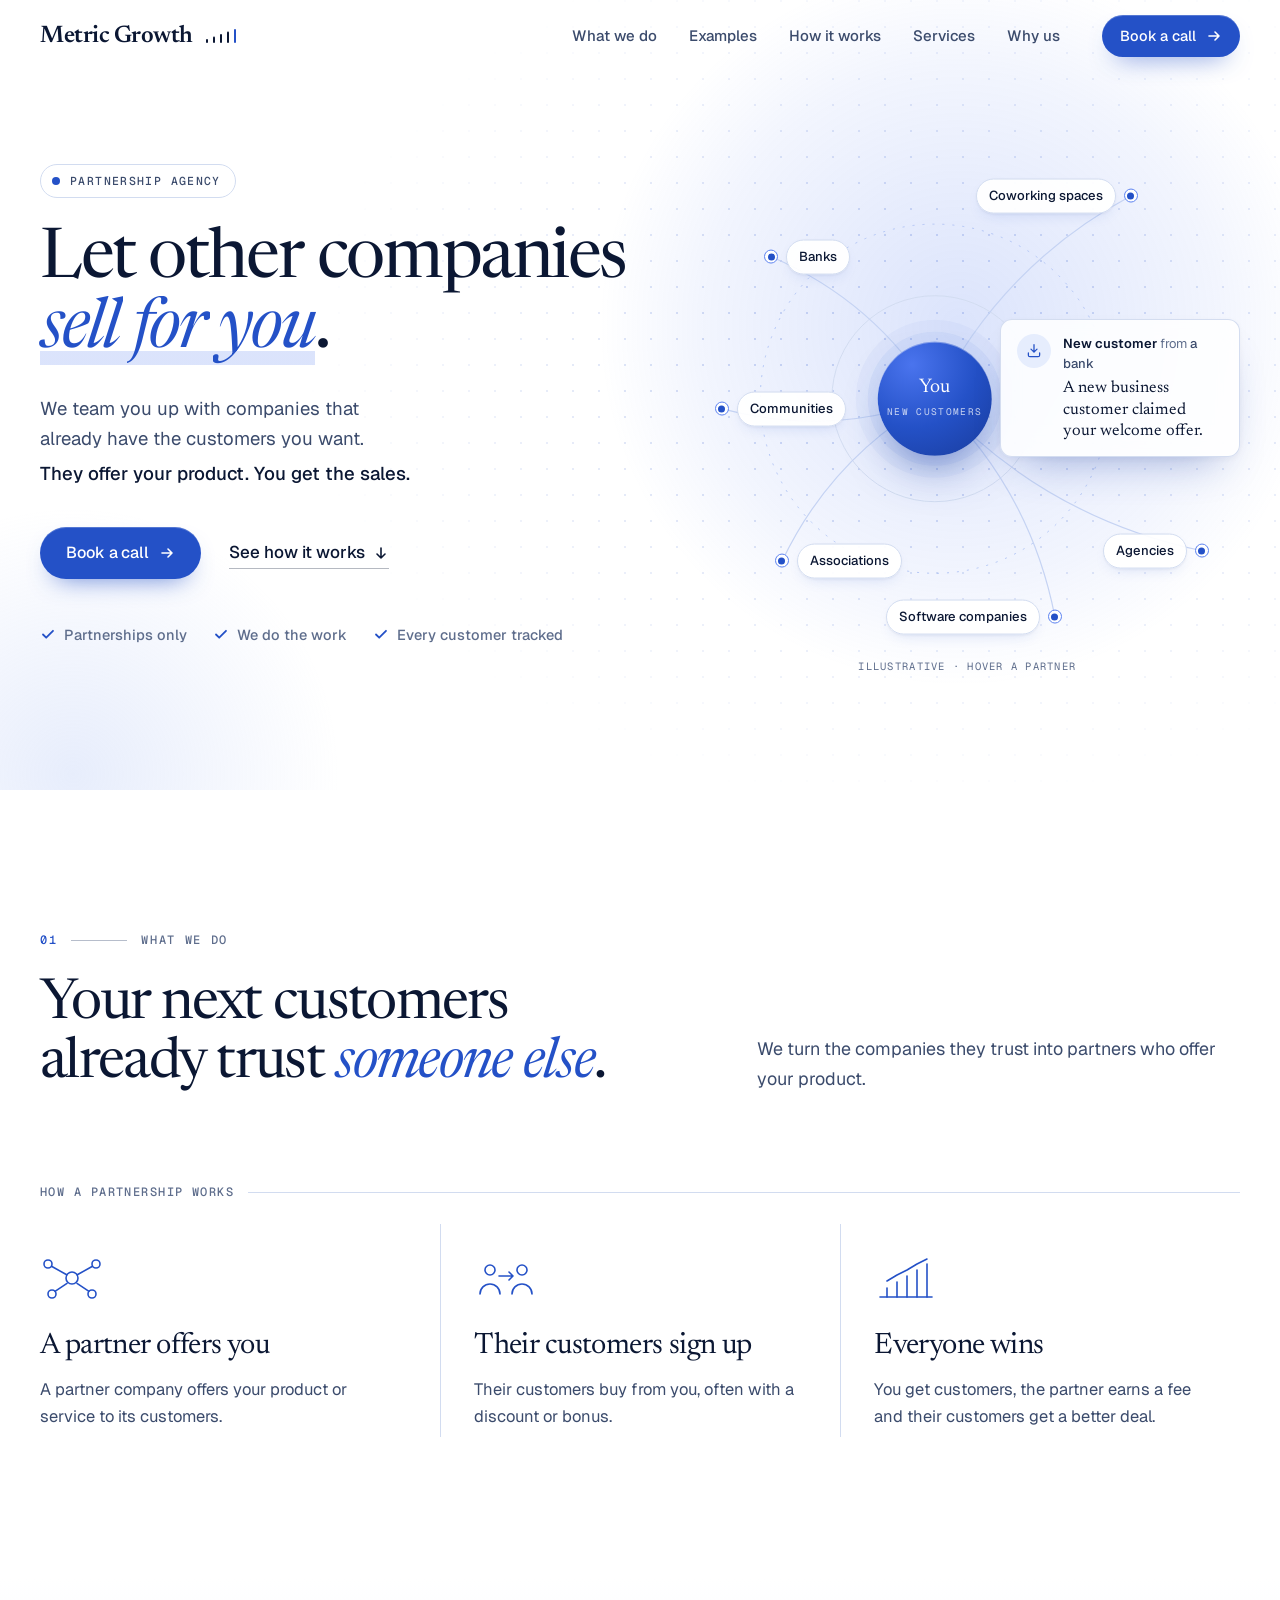
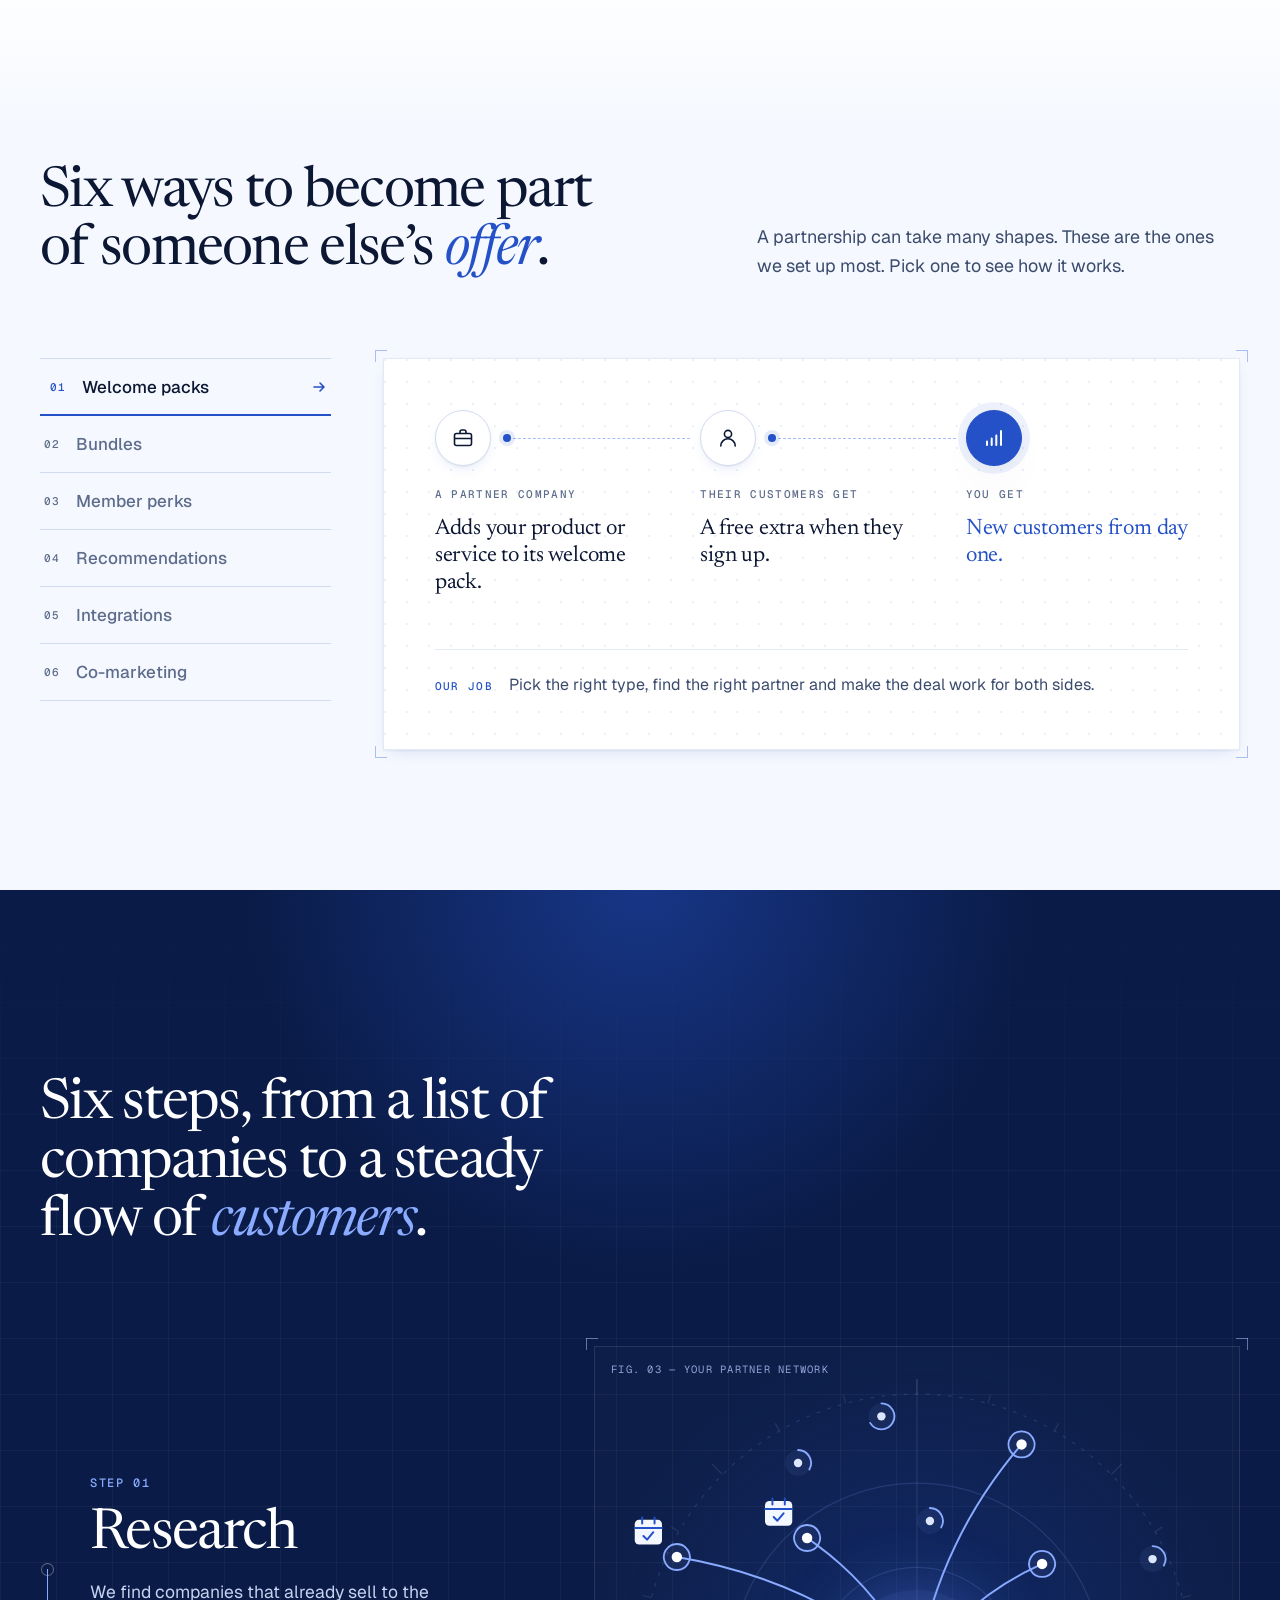
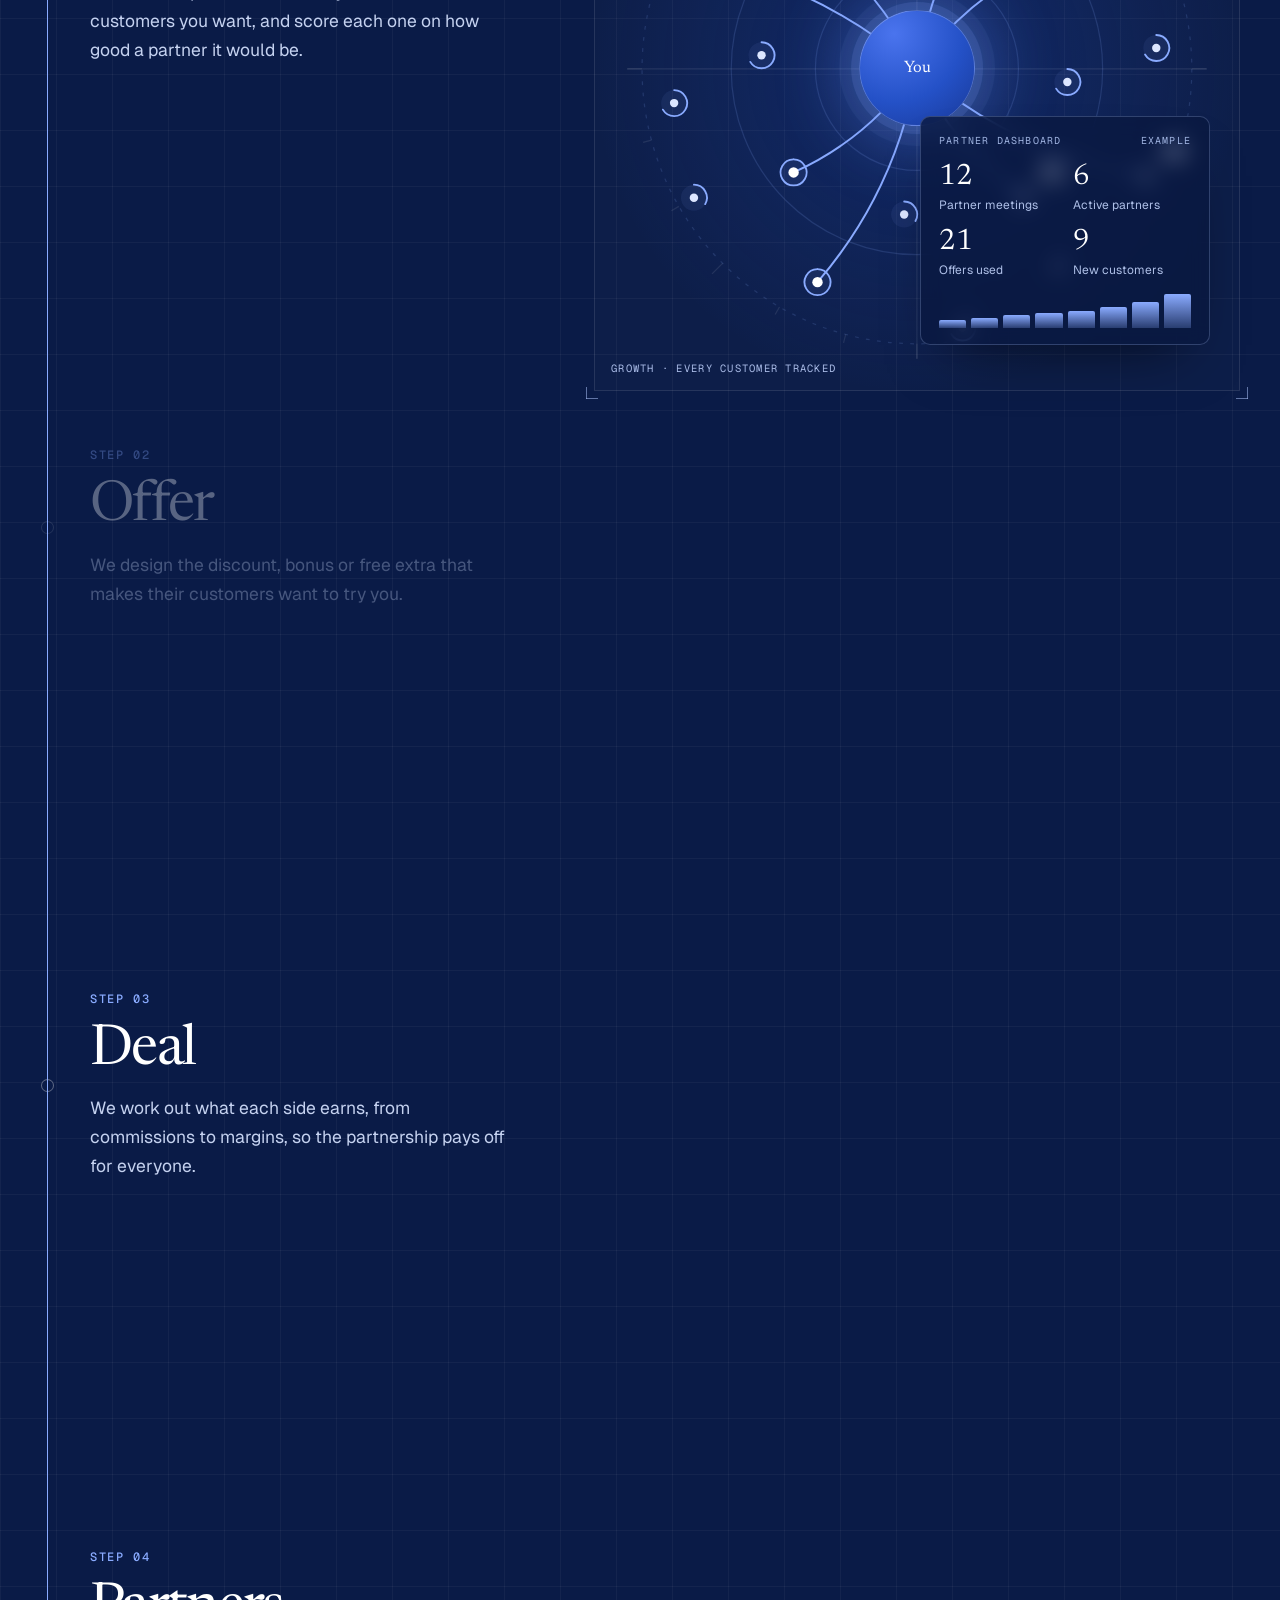
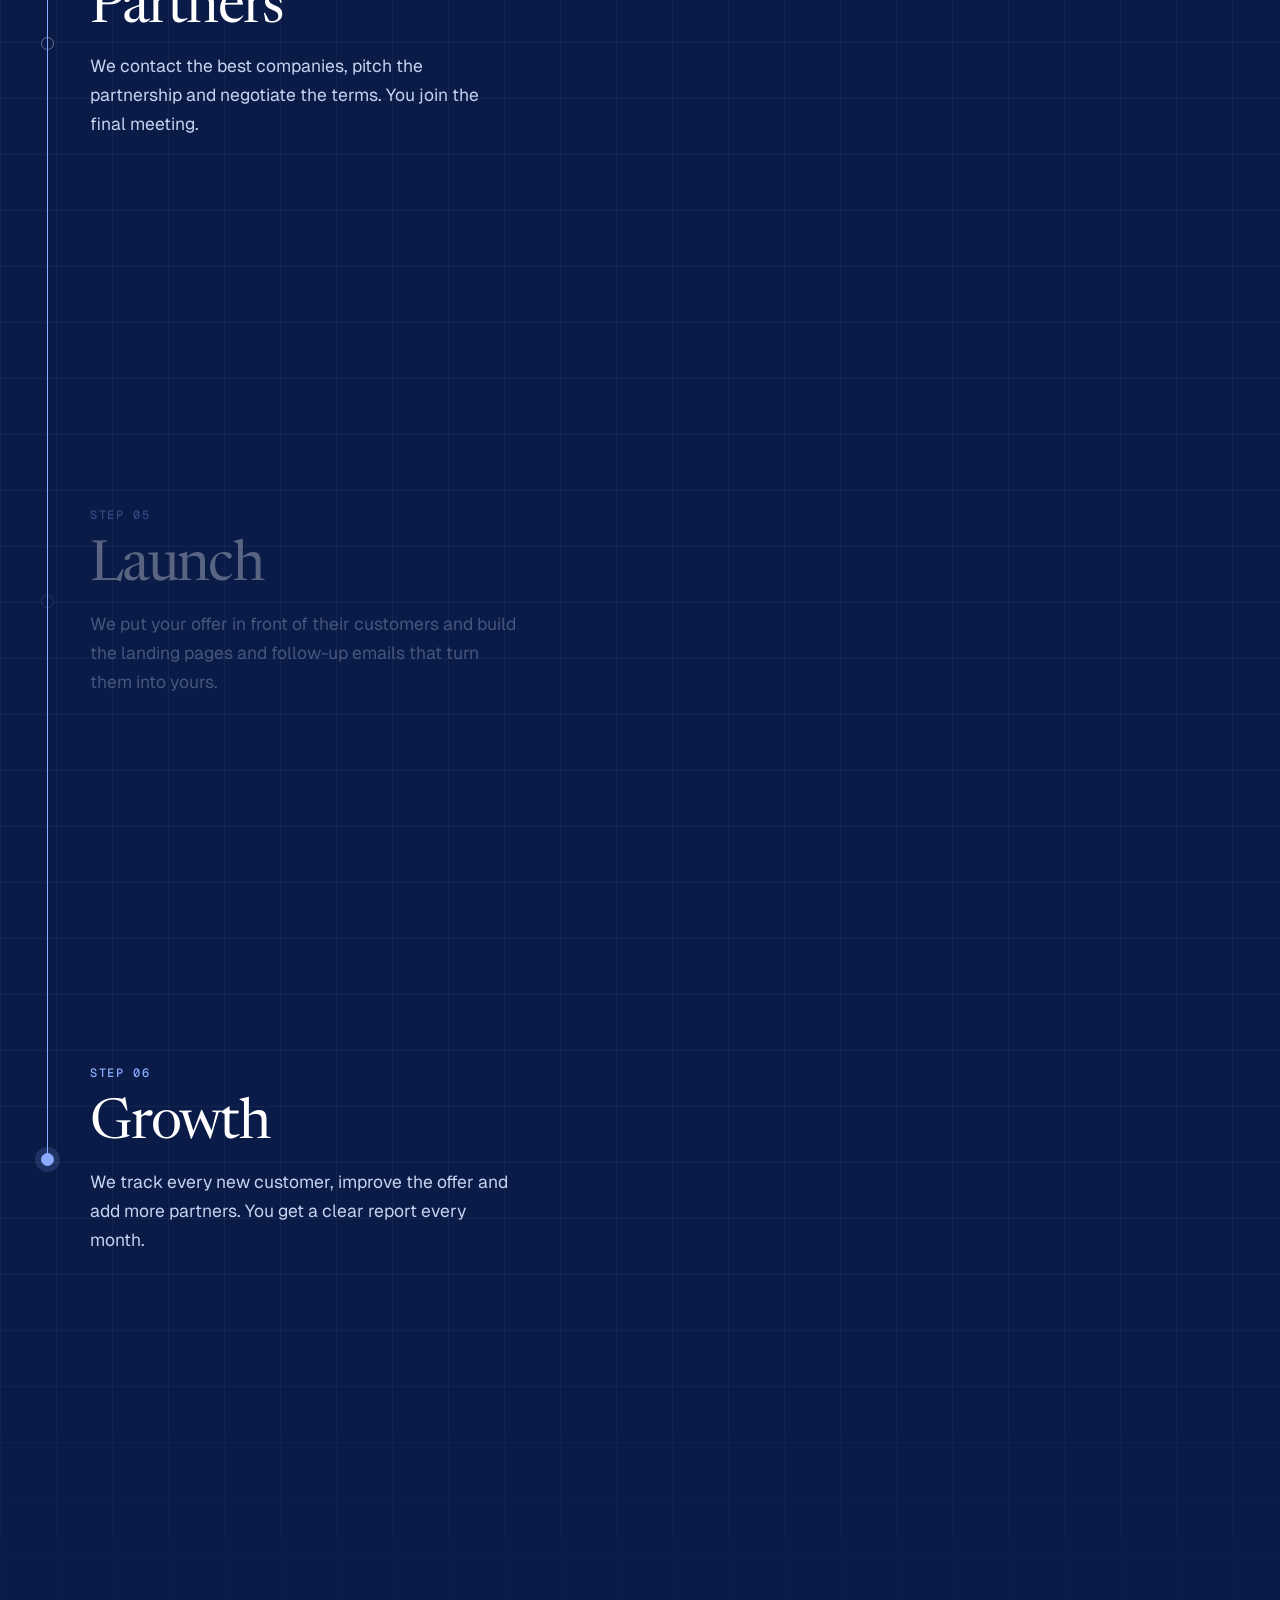
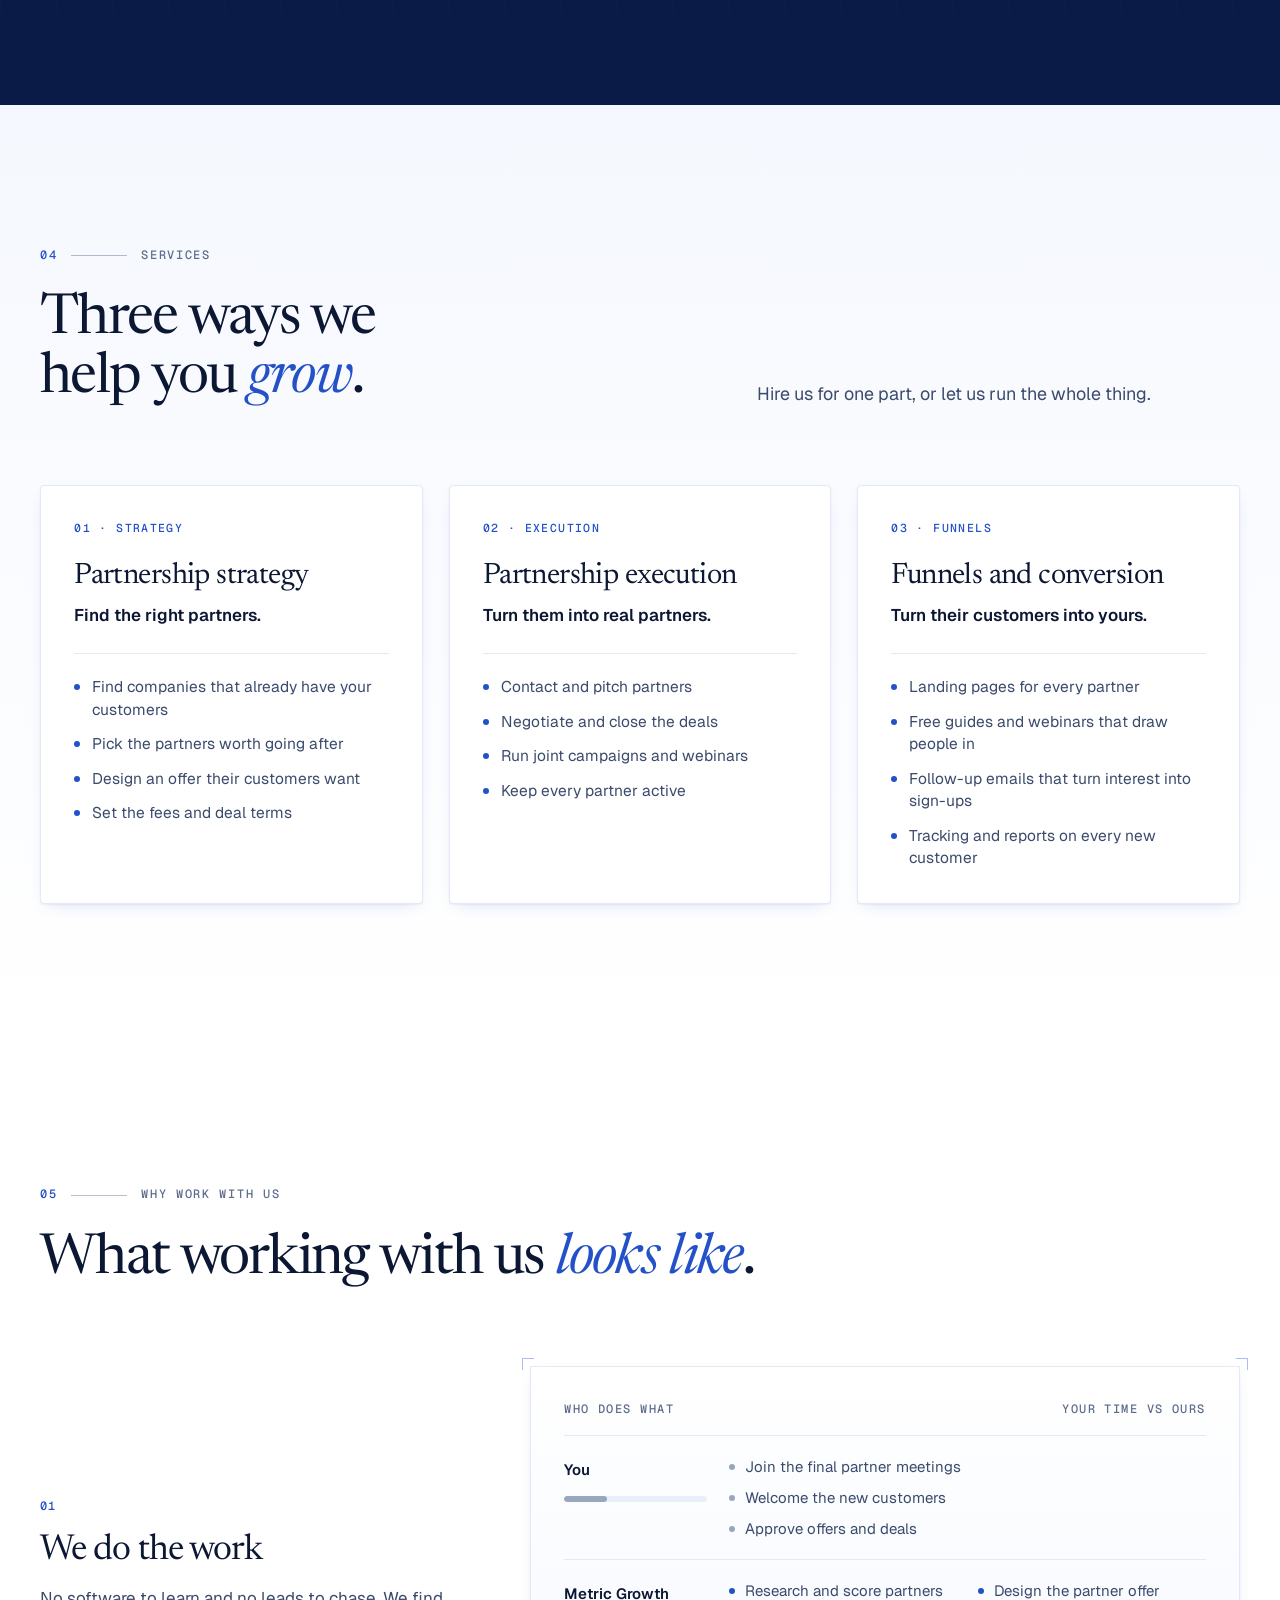
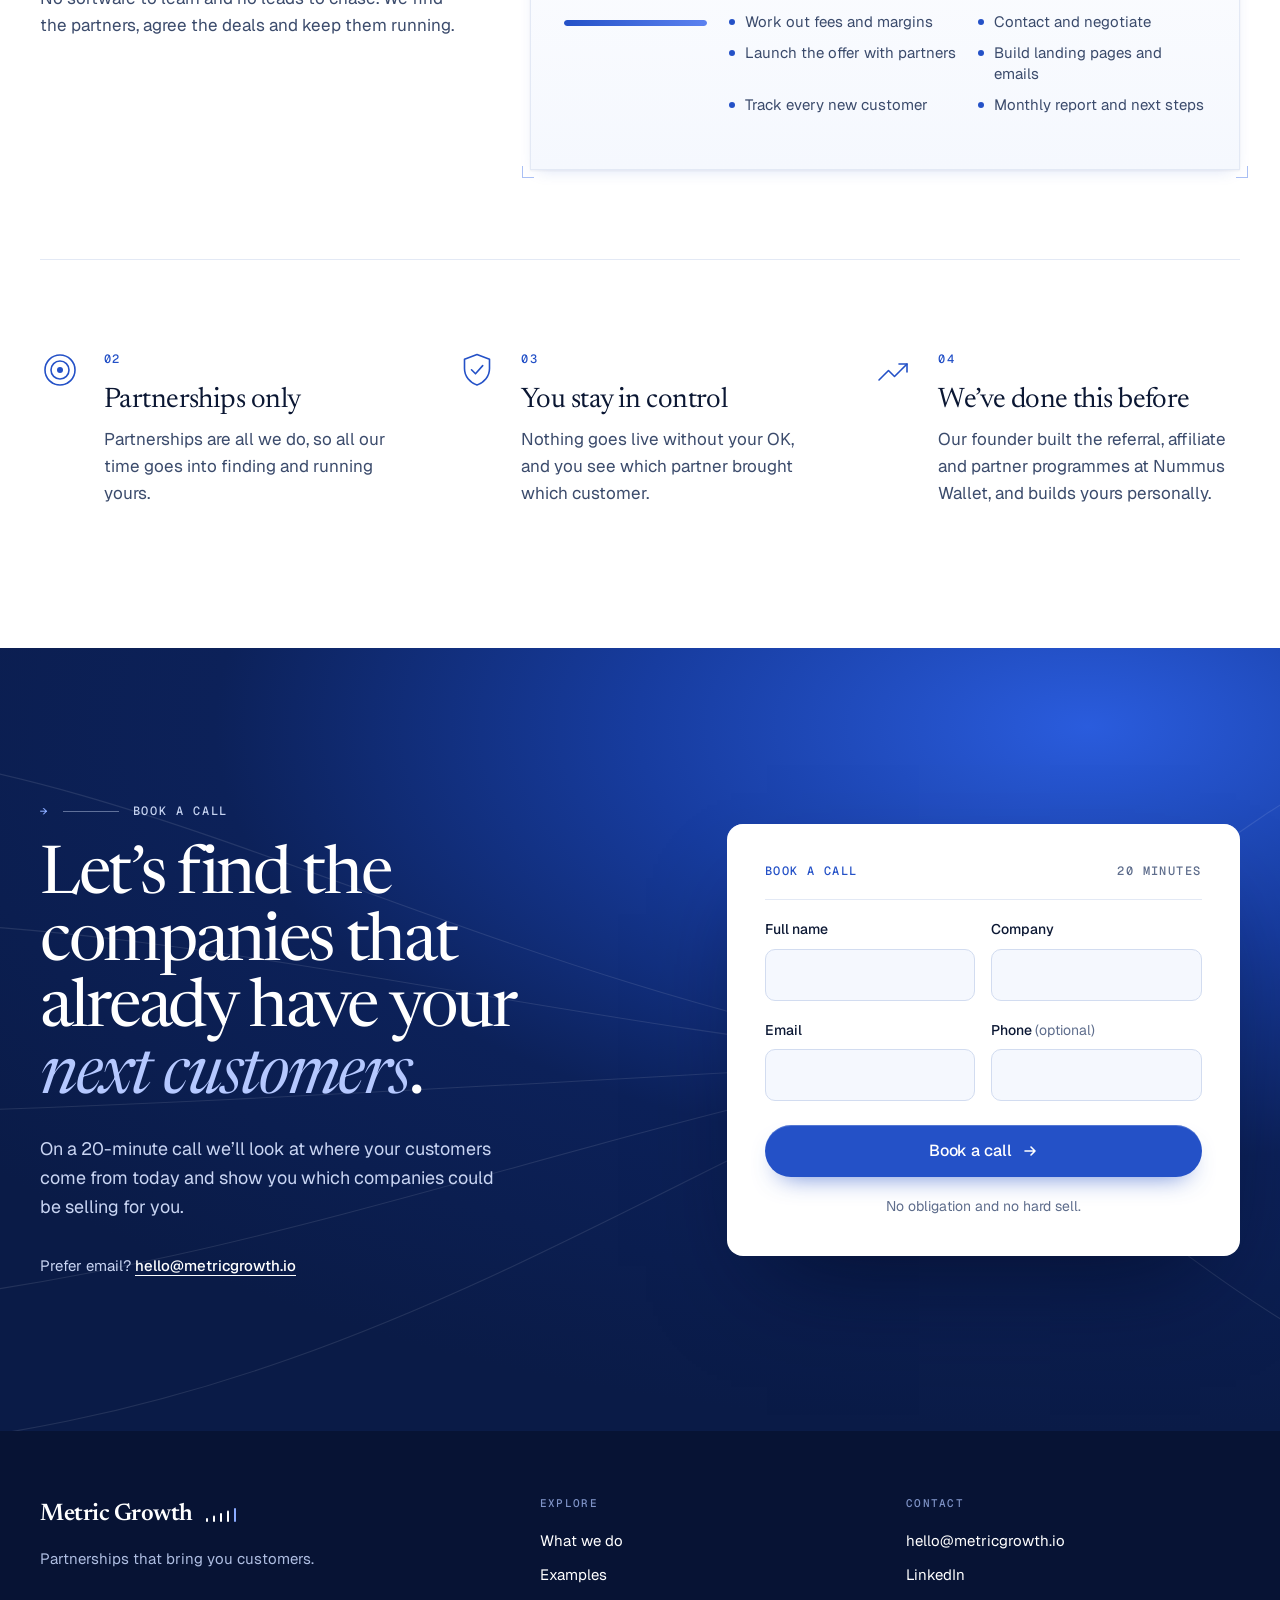
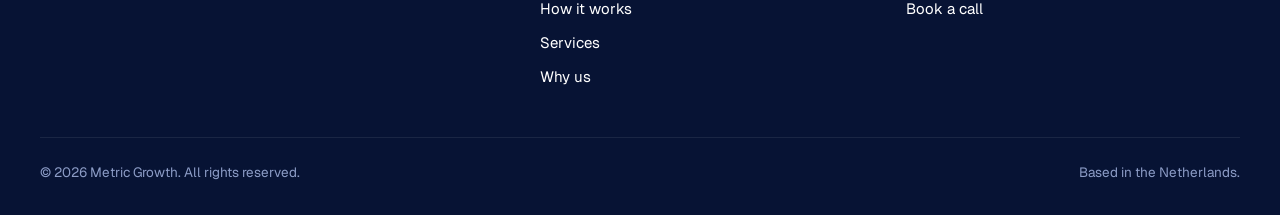
==== commit e820659f: "Add Services section with funnels and conversion Co-Authored-By: Claude Opus 5.5 <noreply@anthropic." ====
--- a/index.html
+++ b/index.html
@@ -68,6 +68,7 @@
       <a href="#what">What we do</a>
       <a href="#examples">Examples</a>
       <a href="#how">How it works</a>
+      <a href="#services">Services</a>
       <a href="#why">Why us</a>
     </nav>
     <a class="btn btn-sm header-cta" href="#contact">Book a call <svg class="ico" aria-hidden="true"><use href="#i-arrow"/></svg></a>
@@ -81,7 +82,8 @@
       <a href="#what"><span class="mono">01</span>What we do</a>
       <a href="#examples"><span class="mono">02</span>Examples</a>
       <a href="#how"><span class="mono">03</span>How it works</a>
-      <a href="#why"><span class="mono">04</span>Why us</a>
+      <a href="#services"><span class="mono">04</span>Services</a>
+      <a href="#why"><span class="mono">05</span>Why us</a>
       <a class="btn" href="#contact">Book a call <svg class="ico" aria-hidden="true"><use href="#i-arrow"/></svg></a>
     </nav>
   </div>
@@ -338,7 +340,7 @@
           <li class="how-step" data-step="5">
             <span class="step-num">Step 05</span>
             <h3>Launch</h3>
-            <p>We build your offer into how the partner sells: their website, emails and welcome messages, so their customers actually see it.</p>
+            <p>We put your offer in front of their customers and build the landing pages and follow-up emails that turn them into yours.</p>
           </li>
           <li class="how-step" data-step="6">
             <span class="step-num">Step 06</span>
@@ -350,10 +352,57 @@
     </div>
   </section>
 
-  <!-- ============================== 04 WHY ============================== -->
+  <!-- ============================== 04 SERVICES ============================== -->
+  <section class="sec pillars-sec" id="services" aria-labelledby="services-title">
+    <div class="container">
+      <div class="sec-label" data-reveal><span class="num">04</span><span class="rule"></span><span>Services</span></div>
+      <div class="sec-head-split">
+        <h2 class="sec-title" id="services-title" data-reveal style="--d:80ms">Three ways we help you <em>grow</em>.</h2>
+        <p class="sec-intro" data-reveal style="--d:160ms">Hire us for one part, or let us run the whole thing.</p>
+      </div>
+
+      <div class="pillars">
+        <article class="pillar" data-reveal>
+          <span class="pillar-k mono">01 · Strategy</span>
+          <h3>Partnership strategy</h3>
+          <p class="pillar-lead">Find the right partners.</p>
+          <ul>
+            <li>Find companies that already have your customers</li>
+            <li>Pick the partners worth going after</li>
+            <li>Design an offer their customers want</li>
+            <li>Set the fees and deal terms</li>
+          </ul>
+        </article>
+        <article class="pillar" data-reveal style="--d:120ms">
+          <span class="pillar-k mono">02 · Execution</span>
+          <h3>Partnership execution</h3>
+          <p class="pillar-lead">Turn them into real partners.</p>
+          <ul>
+            <li>Contact and pitch partners</li>
+            <li>Negotiate and close the deals</li>
+            <li>Run joint campaigns and webinars</li>
+            <li>Keep every partner active</li>
+          </ul>
+        </article>
+        <article class="pillar" data-reveal style="--d:240ms">
+          <span class="pillar-k mono">03 · Funnels</span>
+          <h3>Funnels and conversion</h3>
+          <p class="pillar-lead">Turn their customers into yours.</p>
+          <ul>
+            <li>Landing pages for every partner</li>
+            <li>Free guides and webinars that draw people in</li>
+            <li>Follow-up emails that turn interest into sign-ups</li>
+            <li>Tracking and reports on every new customer</li>
+          </ul>
+        </article>
+      </div>
+    </div>
+  </section>
+
+  <!-- ============================== 05 WHY ============================== -->
   <section class="sec why" id="why" aria-labelledby="why-title">
     <div class="container">
-      <div class="sec-label" data-reveal><span class="num">04</span><span class="rule"></span><span>Why work with us</span></div>
+      <div class="sec-label" data-reveal><span class="num">05</span><span class="rule"></span><span>Why work with us</span></div>
       <h2 class="sec-title" id="why-title" data-reveal style="--d:80ms">What working with us <em>looks like</em>.</h2>
 
       <div class="why-feature">
@@ -380,6 +429,7 @@
               <li>Work out fees and margins</li>
               <li>Contact and negotiate</li>
               <li>Launch the offer with partners</li>
+              <li>Build landing pages and emails</li>
               <li>Track every new customer</li>
               <li>Monthly report and next steps</li>
             </ul>
@@ -476,6 +526,7 @@
         <a href="#what">What we do</a>
         <a href="#examples">Examples</a>
         <a href="#how">How it works</a>
+        <a href="#services">Services</a>
         <a href="#why">Why us</a>
       </nav>
       <div class="footer-col">
--- a/assets/site.css
+++ b/assets/site.css
@@ -795,7 +795,27 @@
 }
 
 /* ==========================================================================
-   04 · Why work with us
+   04 · Services
+   ========================================================================== */
+.pillars-sec { background: linear-gradient(180deg, var(--cloud) 0%, var(--white) 100%); }
+.pillars { display: grid; grid-template-columns: repeat(3, minmax(0, 1fr)); gap: clamp(16px, 2vw, 28px); margin-top: clamp(48px, 6vw, 88px); }
+.pillar {
+  display: flex; flex-direction: column; padding: clamp(26px, 2.6vw, 38px);
+  border: 1px solid var(--line); border-radius: 4px; background: #fff; box-shadow: var(--shadow-sm);
+  transition: transform .5s var(--ease), box-shadow .5s var(--ease), border-color .5s var(--ease);
+}
+.pillar:hover { transform: translateY(-4px); border-color: var(--line-2); box-shadow: var(--shadow-md); }
+.pillar-k { color: var(--blue); font-size: 11.5px; font-weight: 500; letter-spacing: .12em; text-transform: uppercase; }
+.pillar h3 { margin-top: 22px; font-size: clamp(25px, 2.3vw, 32px); line-height: 1.1; letter-spacing: -.02em; }
+.pillar-lead { margin-top: 10px; color: var(--ink); font-size: 17px; font-weight: 600; }
+.pillar ul { display: grid; gap: 12px; margin: 24px 0 0; padding: 22px 0 0; border-top: 1px solid var(--line); list-style: none; }
+.pillar li { display: flex; align-items: baseline; gap: 12px; color: var(--ink-2); font-size: 15.5px; line-height: 1.45; }
+.pillar li::before { content: ""; flex: none; width: 6px; height: 6px; border-radius: 50%; background: var(--blue); transform: translateY(-2px); }
+@media (max-width: 960px) { .pillars { grid-template-columns: 1fr; max-width: 560px; } }
+@media (prefers-reduced-motion: reduce) { .pillar, .pillar:hover { transition: none; transform: none; } }
+
+/* ==========================================================================
+   05 · Why work with us
    ========================================================================== */
 .why-k { display: block; margin-bottom: 16px; color: var(--blue); }
 .why-text h3 { font-size: clamp(28px, 2.8vw, 40px); line-height: 1.08; letter-spacing: -.025em; }
@@ -823,7 +843,7 @@
 .lane li::before { content: ""; flex: none; width: 6px; height: 6px; border-radius: 50%; background: #9aa6bf; transform: translateY(-2px); }
 .lane-us li::before { background: var(--blue); }
 .lane li:nth-child(2) { --i: 1; } .lane li:nth-child(3) { --i: 2; } .lane li:nth-child(4) { --i: 3; }
-.lane li:nth-child(5) { --i: 4; } .lane li:nth-child(6) { --i: 5; } .lane li:nth-child(7) { --i: 6; }
+.lane li:nth-child(5) { --i: 4; } .lane li:nth-child(6) { --i: 5; } .lane li:nth-child(7) { --i: 6; } .lane li:nth-child(8) { --i: 7; }
 .is-in .lane li, html:not(.js) .lane li { opacity: 1; transform: none; }
 
 .why-row { display: grid; grid-template-columns: repeat(3, minmax(0, 1fr)); gap: clamp(28px, 4vw, 64px); padding-top: clamp(56px, 7vw, 100px); }
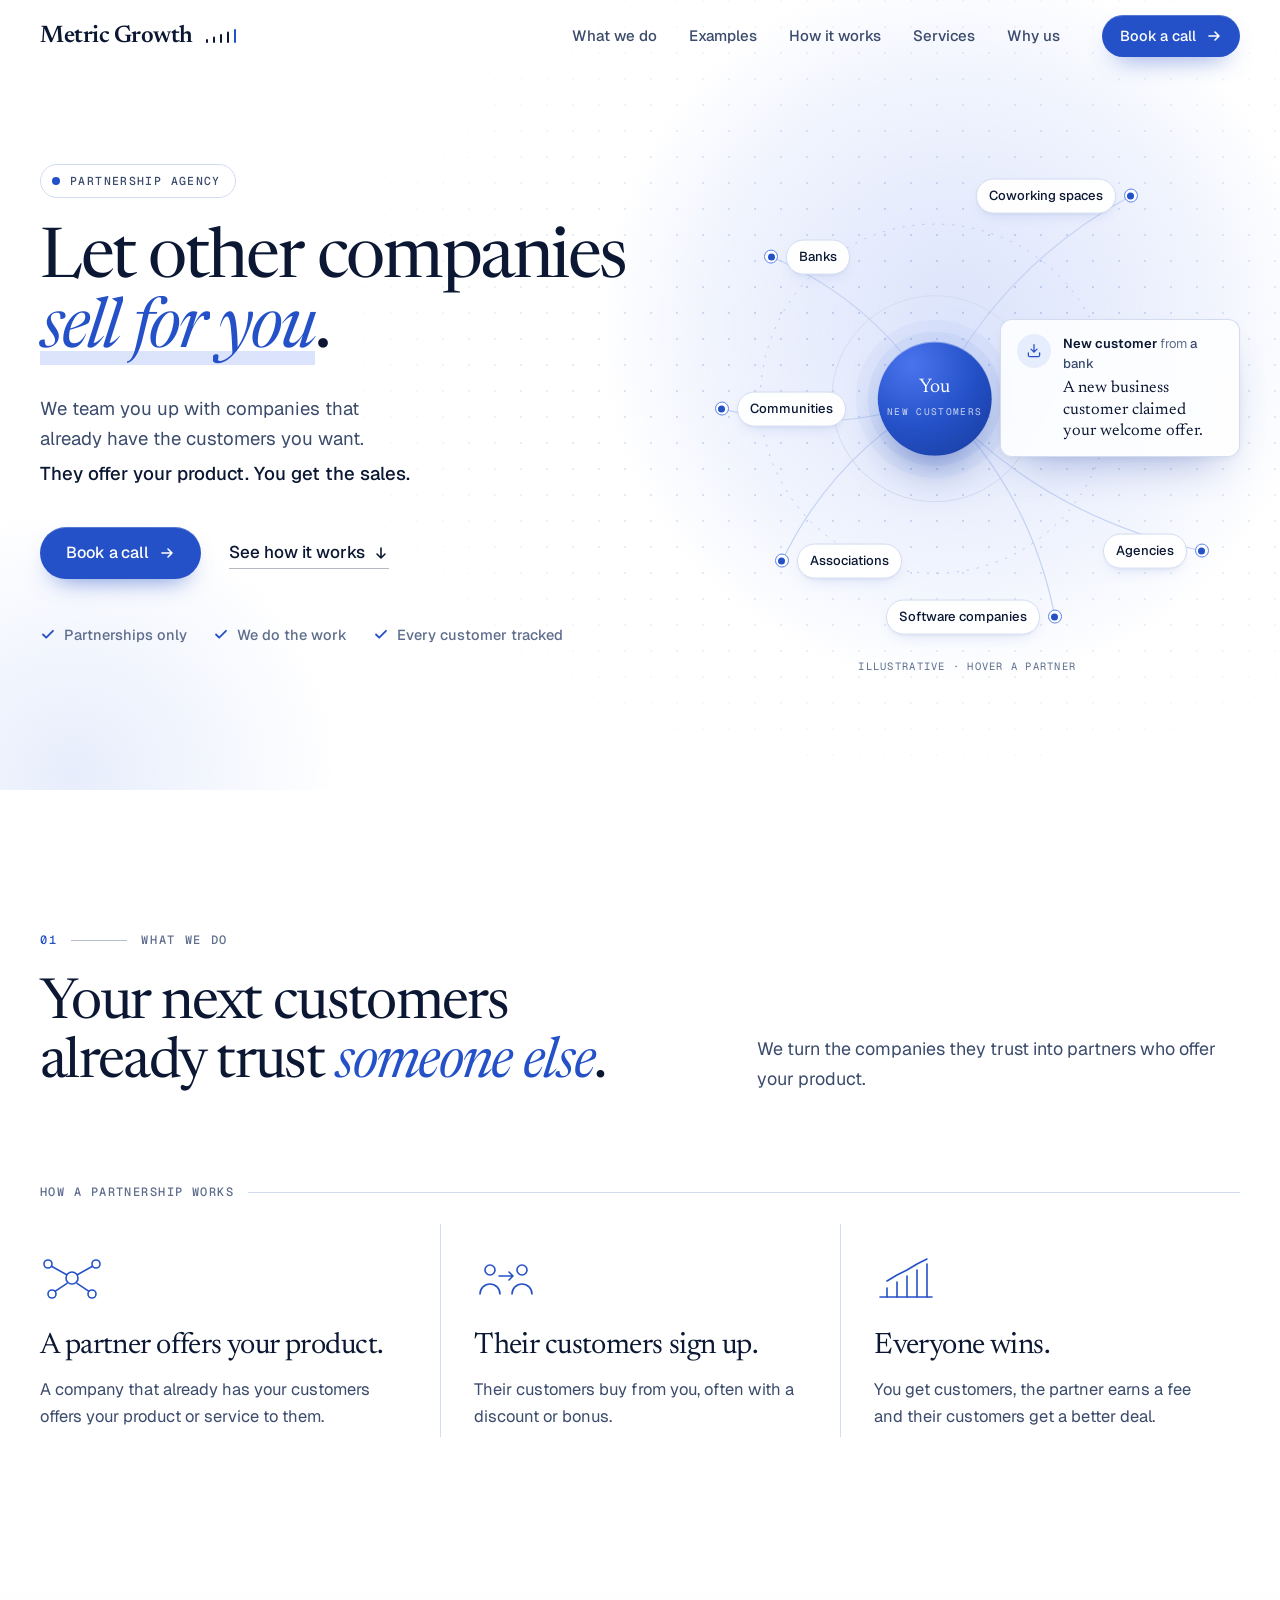
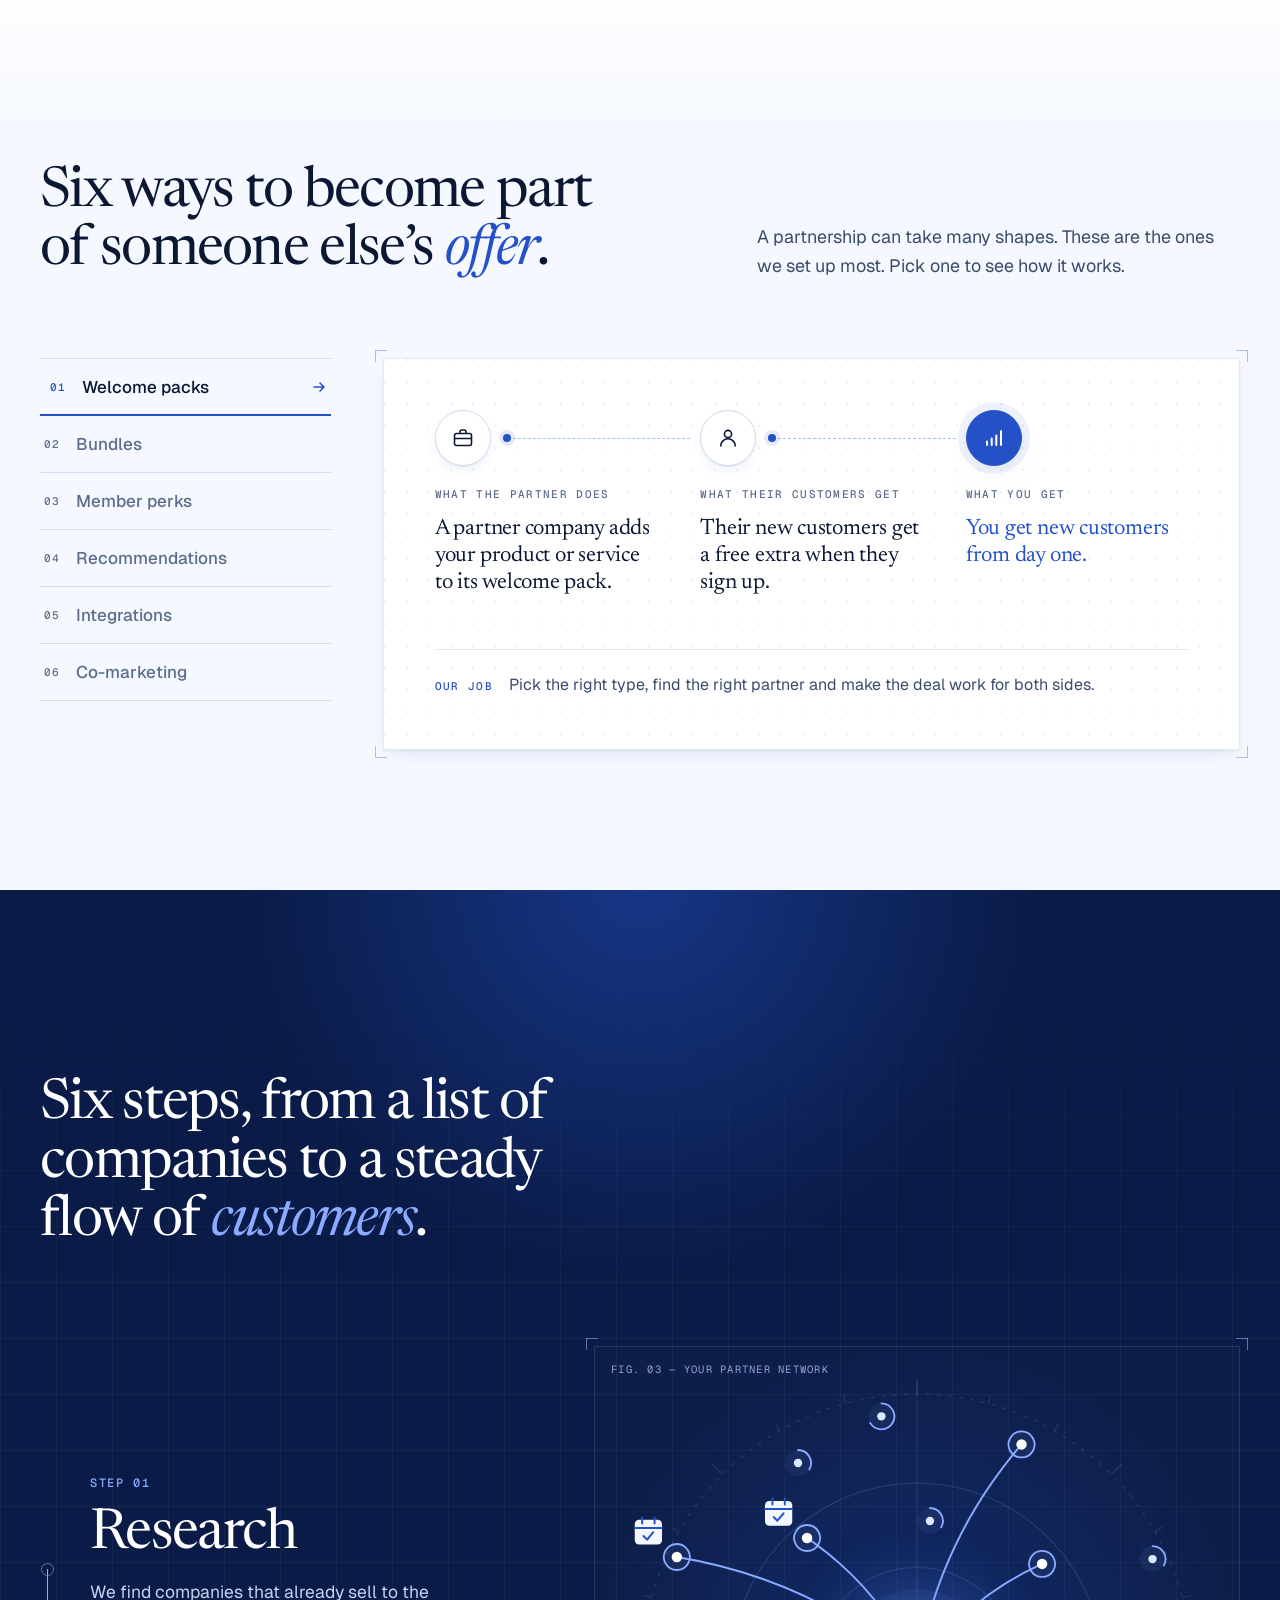
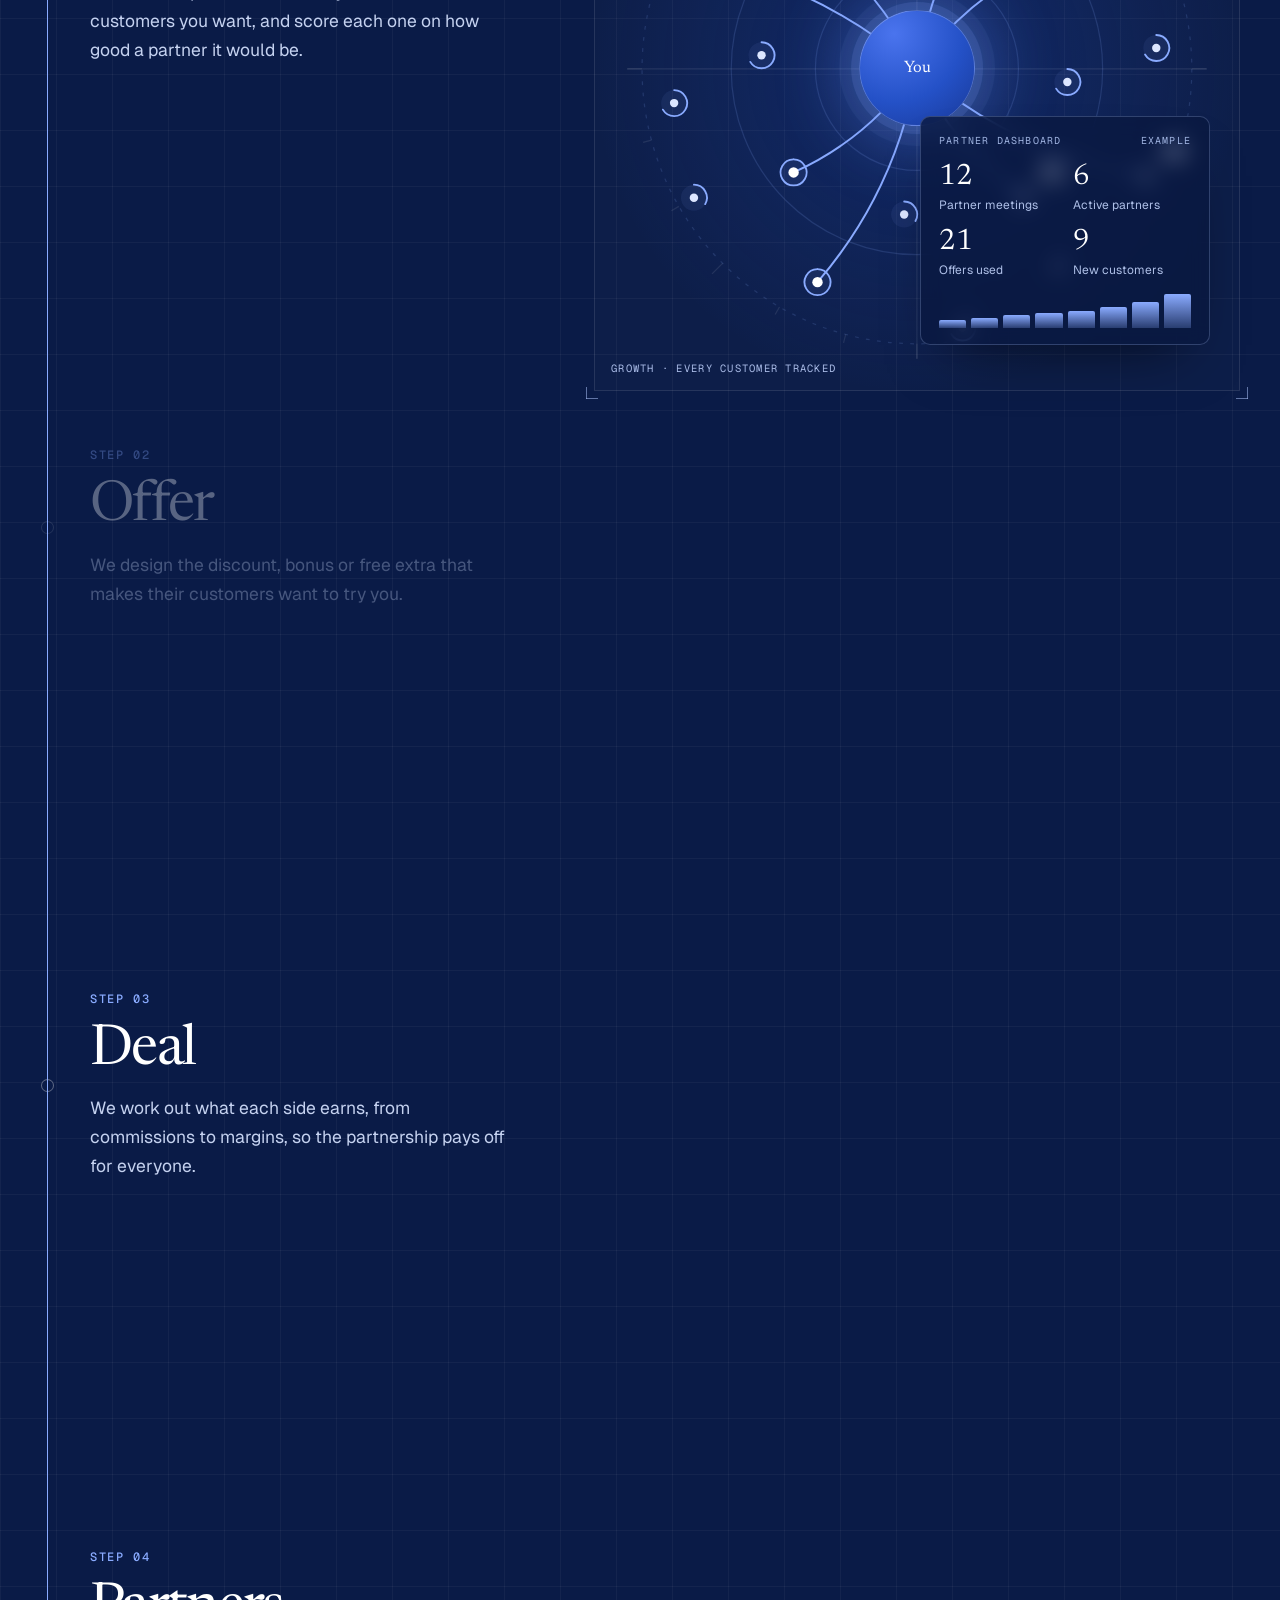
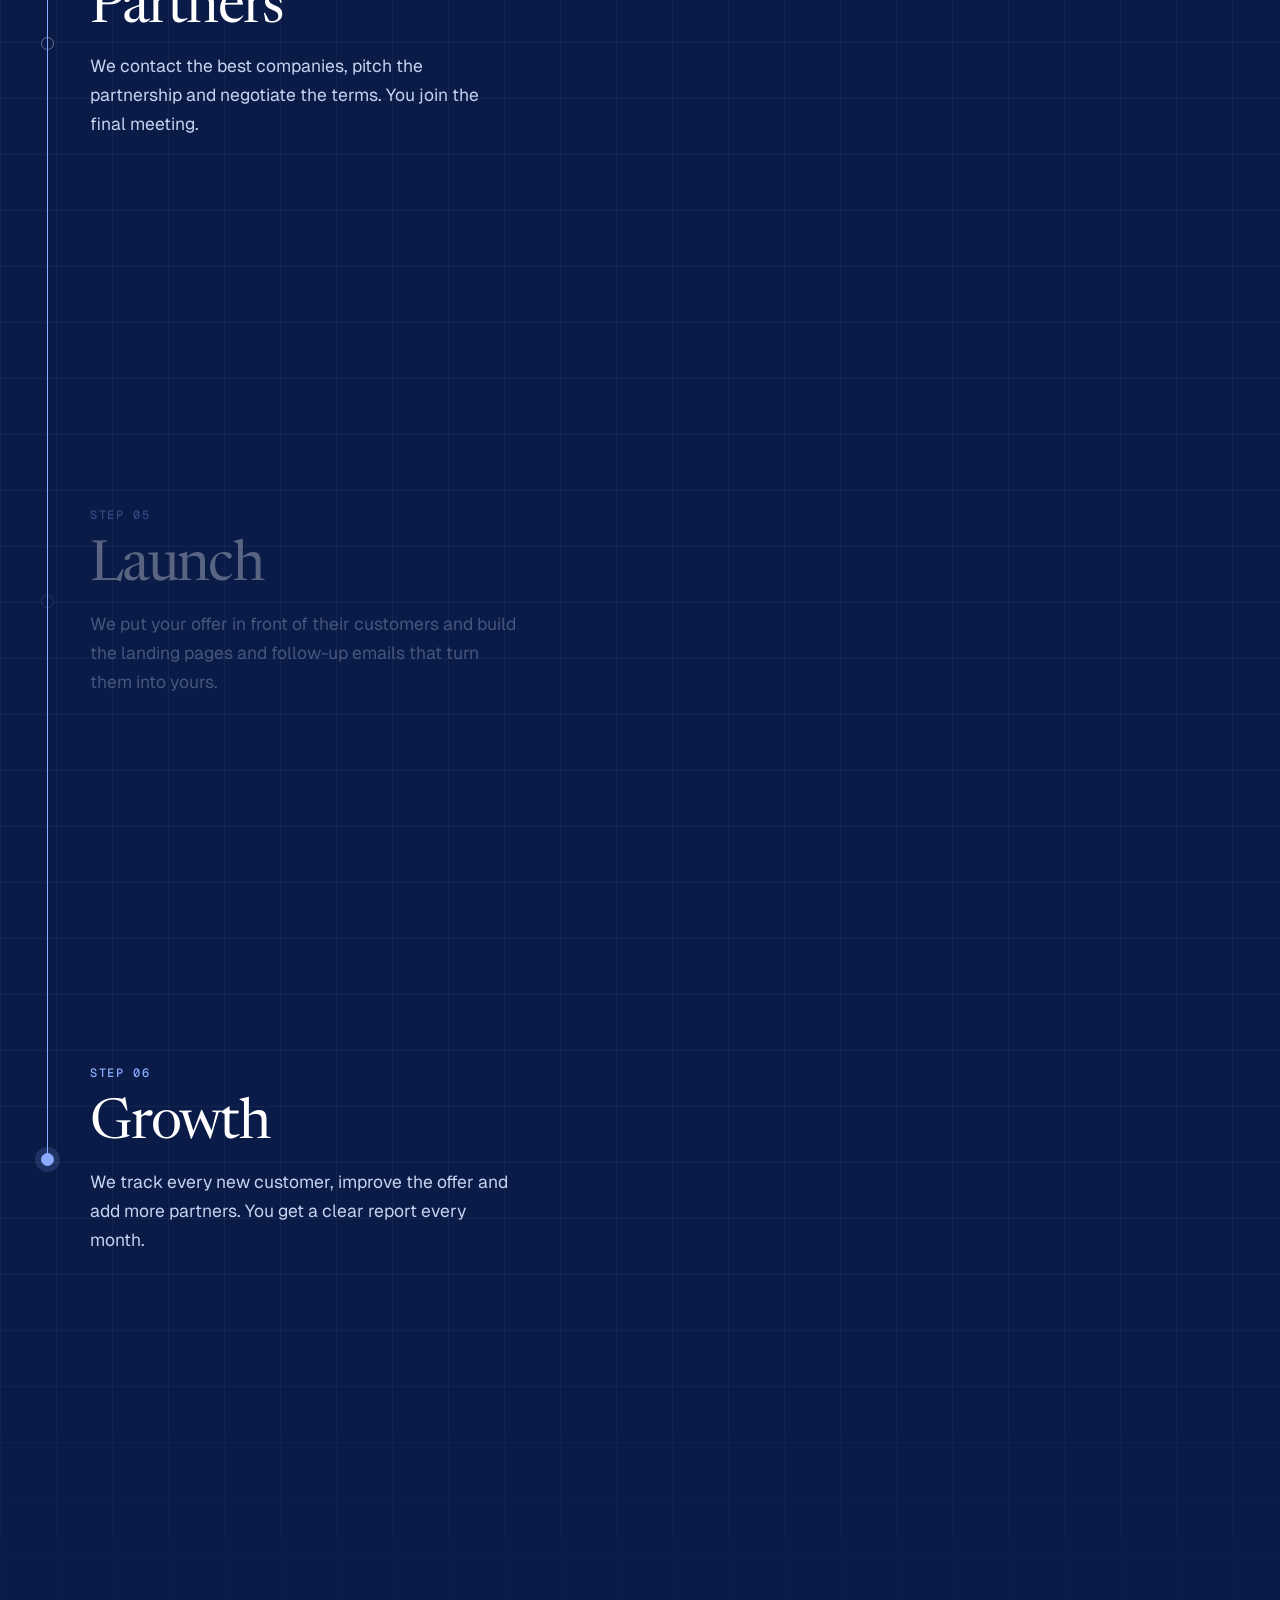
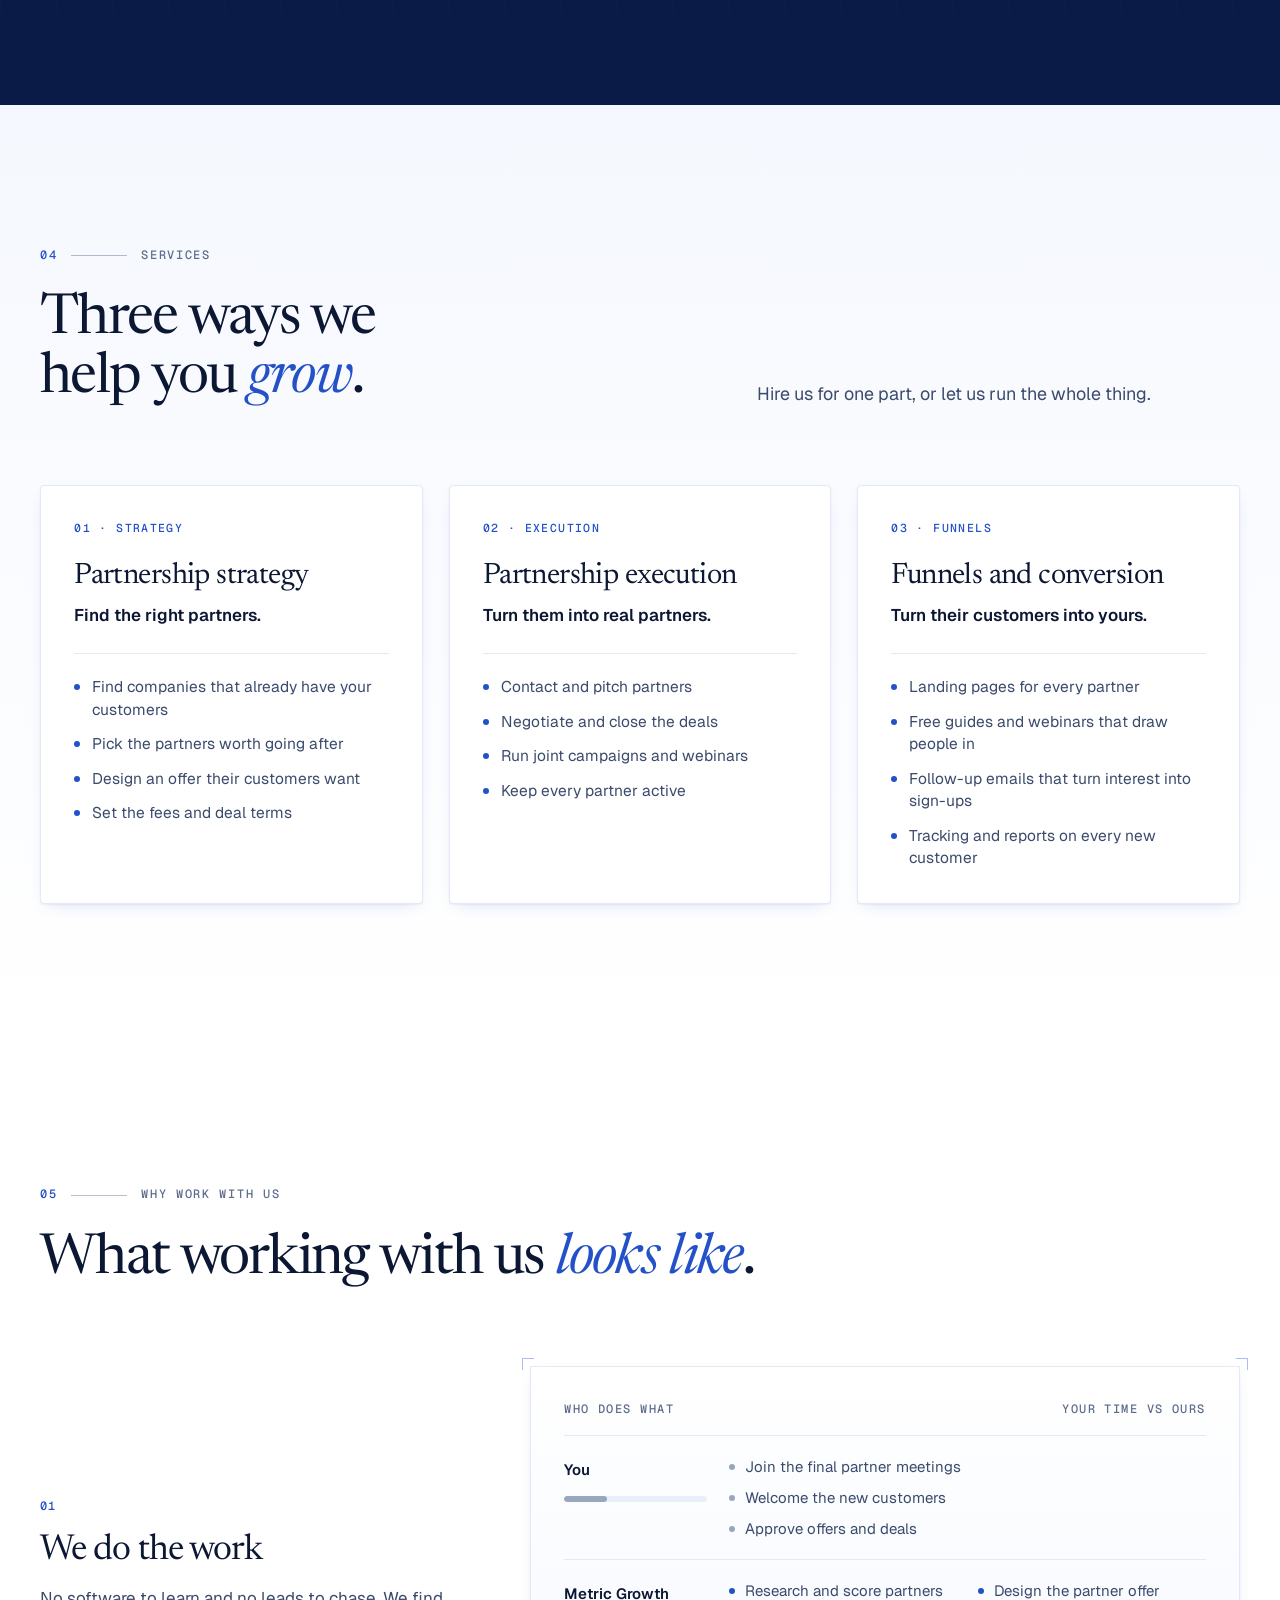
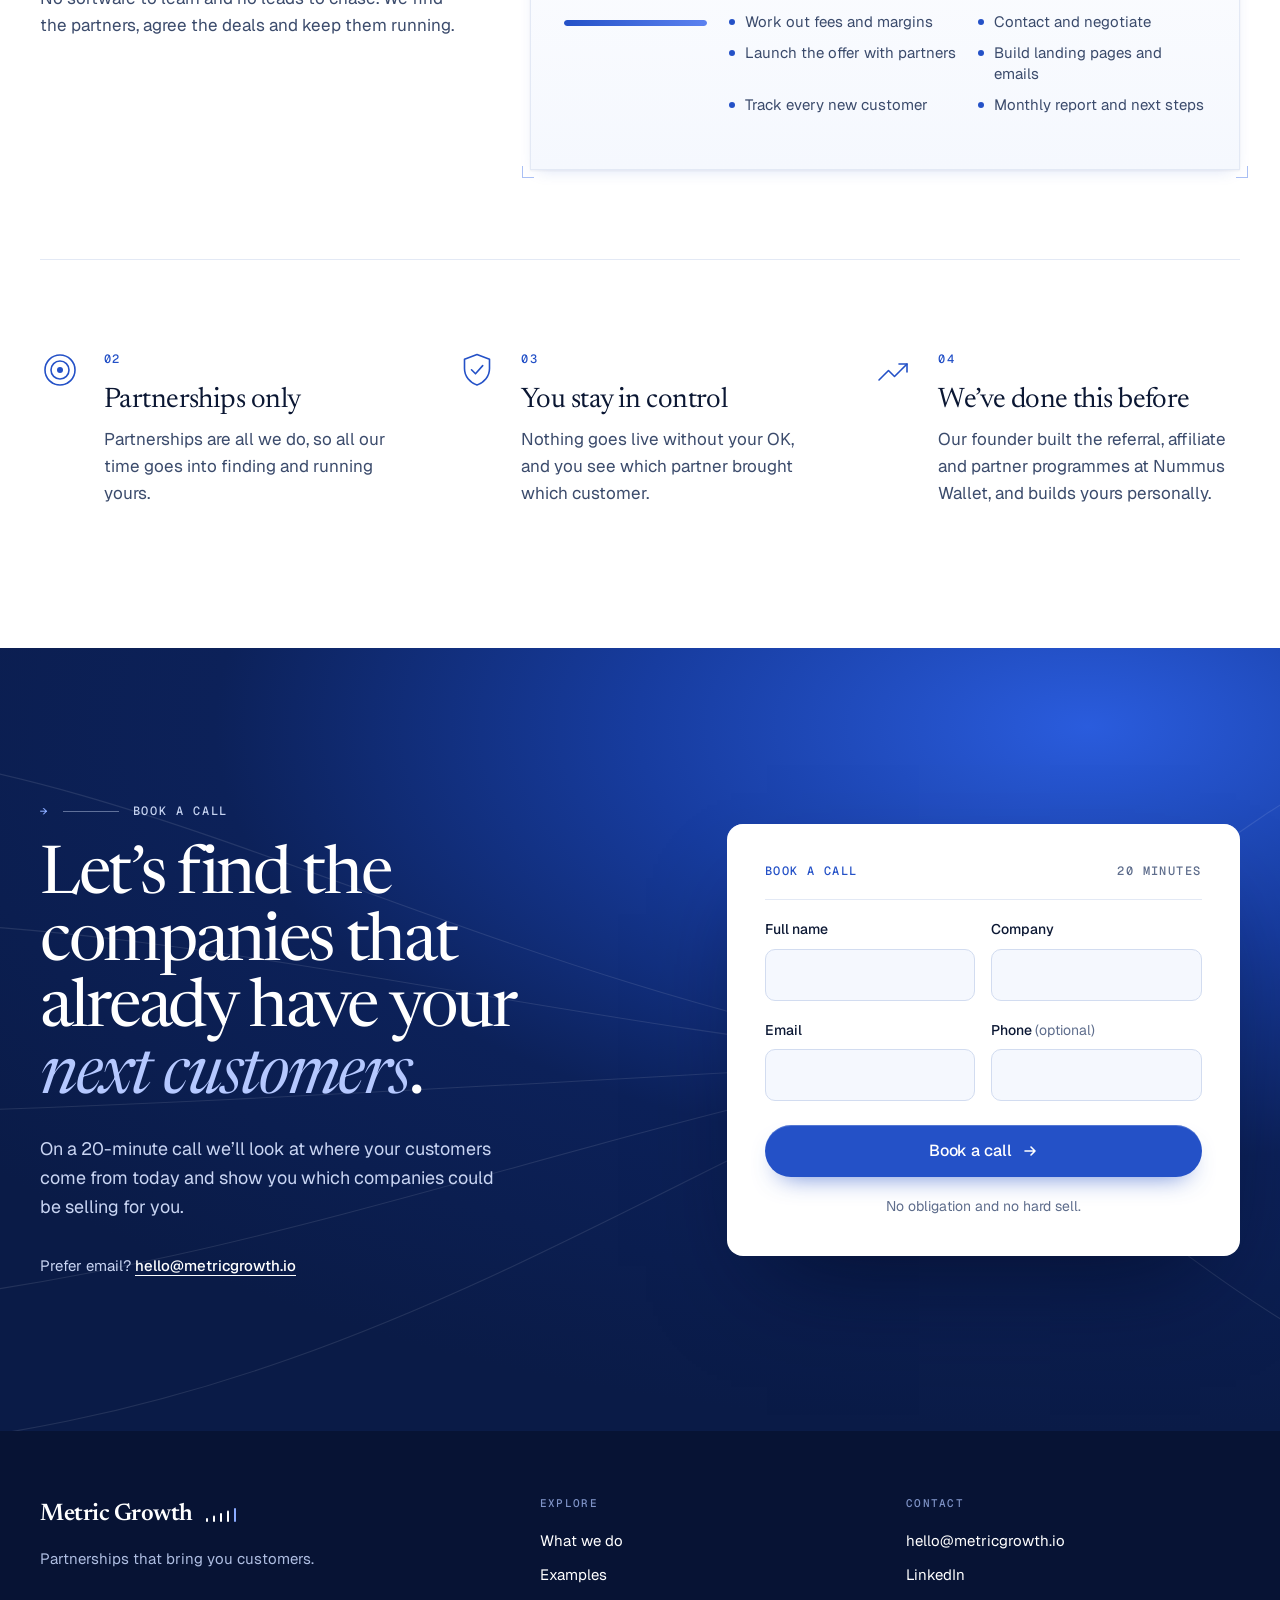
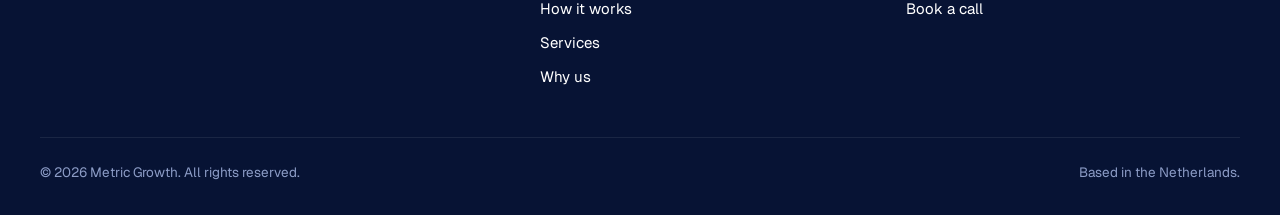
==== commit 8cb239ec: "Rewrite partnership examples as full sentences Co-Authored-By: Claude Opus 5.5 <noreply@anthropic.co" ====
--- a/index.html
+++ b/index.html
@@ -164,8 +164,8 @@
               <path pathLength="1" d="M11.5 12.2l15.2 8.6M52.5 12.2l-15.2 8.6"/>
               <path pathLength="1" d="M15 37.4l12-8M49 37.4l-12-8"/>
             </svg>
-            <h3>A partner offers you</h3>
-            <p>A partner company offers your product or service to its customers.</p>
+            <h3>A partner offers your product.</h3>
+            <p>A company that already has your customers offers your product or service to them.</p>
           </article>
           <article class="service" data-reveal style="--d:120ms">
             <svg class="glyph" viewBox="0 0 64 48" aria-hidden="true">
@@ -175,7 +175,7 @@
               <path pathLength="1" d="M38 40c0-5.5 4.5-10 10-10s10 4.5 10 10"/>
               <path pathLength="1" d="M25 22h14M35 18l4 4-4 4"/>
             </svg>
-            <h3>Their customers sign up</h3>
+            <h3>Their customers sign up.</h3>
             <p>Their customers buy from you, often with a discount or bonus.</p>
           </article>
           <article class="service" data-reveal style="--d:240ms">
@@ -188,7 +188,7 @@
               <path pathLength="1" d="M53 43V10"/>
               <path pathLength="1" d="M13 27l10-6 10-5 10-6 10-5"/>
             </svg>
-            <h3>Everyone wins</h3>
+            <h3>Everyone wins.</h3>
             <p>You get customers, the partner earns a fee and their customers get a better deal.</p>
           </article>
         </div>
@@ -218,44 +218,44 @@
         <div class="moments-panels plate">
           <div class="moment-panel" role="tabpanel" id="panel-welcome" aria-labelledby="tab-welcome" tabindex="0">
             <ol class="journey">
-              <li class="station"><span class="st-icon"><svg aria-hidden="true"><use href="#i-case"/></svg></span><span class="st-kicker">A partner company</span><p class="st-text">Adds your product or service to its welcome pack.</p></li>
-              <li class="station"><span class="st-icon"><svg aria-hidden="true"><use href="#i-person"/></svg></span><span class="st-kicker">Their customers get</span><p class="st-text">A free extra when they sign up.</p></li>
-              <li class="station st-firm"><span class="st-icon"><svg aria-hidden="true"><use href="#i-firm"/></svg></span><span class="st-kicker">You get</span><p class="st-text">New customers from day one.</p></li>
+              <li class="station"><span class="st-icon"><svg aria-hidden="true"><use href="#i-case"/></svg></span><span class="st-kicker">What the partner does</span><p class="st-text">A partner company adds your product or service to its welcome pack.</p></li>
+              <li class="station"><span class="st-icon"><svg aria-hidden="true"><use href="#i-person"/></svg></span><span class="st-kicker">What their customers get</span><p class="st-text">Their new customers get a free extra when they sign up.</p></li>
+              <li class="station st-firm"><span class="st-icon"><svg aria-hidden="true"><use href="#i-firm"/></svg></span><span class="st-kicker">What you get</span><p class="st-text">You get new customers from day one.</p></li>
             </ol>
           </div>
           <div class="moment-panel" role="tabpanel" id="panel-bundle" aria-labelledby="tab-bundle" tabindex="0" hidden>
             <ol class="journey">
-              <li class="station"><span class="st-icon"><svg aria-hidden="true"><use href="#i-case"/></svg></span><span class="st-kicker">A partner company</span><p class="st-text">Sells your product or service together with its own.</p></li>
-              <li class="station"><span class="st-icon"><svg aria-hidden="true"><use href="#i-person"/></svg></span><span class="st-kicker">Their customers get</span><p class="st-text">Everything they need in one package.</p></li>
-              <li class="station st-firm"><span class="st-icon"><svg aria-hidden="true"><use href="#i-firm"/></svg></span><span class="st-kicker">You get</span><p class="st-text">A sale with every sale they make.</p></li>
+              <li class="station"><span class="st-icon"><svg aria-hidden="true"><use href="#i-case"/></svg></span><span class="st-kicker">What the partner does</span><p class="st-text">A partner company sells your product or service together with its own.</p></li>
+              <li class="station"><span class="st-icon"><svg aria-hidden="true"><use href="#i-person"/></svg></span><span class="st-kicker">What their customers get</span><p class="st-text">Their customers get everything they need in one package.</p></li>
+              <li class="station st-firm"><span class="st-icon"><svg aria-hidden="true"><use href="#i-firm"/></svg></span><span class="st-kicker">What you get</span><p class="st-text">You make a sale every time they do.</p></li>
             </ol>
           </div>
           <div class="moment-panel" role="tabpanel" id="panel-perk" aria-labelledby="tab-perk" tabindex="0" hidden>
             <ol class="journey">
-              <li class="station"><span class="st-icon"><svg aria-hidden="true"><use href="#i-case"/></svg></span><span class="st-kicker">A partner company</span><p class="st-text">Gives its members a discount on your product or service.</p></li>
-              <li class="station"><span class="st-icon"><svg aria-hidden="true"><use href="#i-person"/></svg></span><span class="st-kicker">Their members get</span><p class="st-text">A members-only deal.</p></li>
-              <li class="station st-firm"><span class="st-icon"><svg aria-hidden="true"><use href="#i-firm"/></svg></span><span class="st-kicker">You get</span><p class="st-text">A steady stream of sign-ups.</p></li>
+              <li class="station"><span class="st-icon"><svg aria-hidden="true"><use href="#i-case"/></svg></span><span class="st-kicker">What the partner does</span><p class="st-text">A partner company gives its members a discount on your product or service.</p></li>
+              <li class="station"><span class="st-icon"><svg aria-hidden="true"><use href="#i-person"/></svg></span><span class="st-kicker">What their members get</span><p class="st-text">Their members get a deal only they can use.</p></li>
+              <li class="station st-firm"><span class="st-icon"><svg aria-hidden="true"><use href="#i-firm"/></svg></span><span class="st-kicker">What you get</span><p class="st-text">You get a steady stream of sign-ups.</p></li>
             </ol>
           </div>
           <div class="moment-panel" role="tabpanel" id="panel-tip" aria-labelledby="tab-tip" tabindex="0" hidden>
             <ol class="journey">
-              <li class="station"><span class="st-icon"><svg aria-hidden="true"><use href="#i-case"/></svg></span><span class="st-kicker">A partner company</span><p class="st-text">Recommends your product or service to its customers.</p></li>
-              <li class="station"><span class="st-icon"><svg aria-hidden="true"><use href="#i-person"/></svg></span><span class="st-kicker">Their customers get</span><p class="st-text">A trusted tip, right when they need it.</p></li>
-              <li class="station st-firm"><span class="st-icon"><svg aria-hidden="true"><use href="#i-firm"/></svg></span><span class="st-kicker">You get</span><p class="st-text">Customers who are ready to buy.</p></li>
+              <li class="station"><span class="st-icon"><svg aria-hidden="true"><use href="#i-case"/></svg></span><span class="st-kicker">What the partner does</span><p class="st-text">A partner company recommends your product or service to its customers.</p></li>
+              <li class="station"><span class="st-icon"><svg aria-hidden="true"><use href="#i-person"/></svg></span><span class="st-kicker">What their customers get</span><p class="st-text">Their customers get a tip from someone they already trust.</p></li>
+              <li class="station st-firm"><span class="st-icon"><svg aria-hidden="true"><use href="#i-firm"/></svg></span><span class="st-kicker">What you get</span><p class="st-text">You get customers who are ready to buy.</p></li>
             </ol>
           </div>
           <div class="moment-panel" role="tabpanel" id="panel-integration" aria-labelledby="tab-integration" tabindex="0" hidden>
             <ol class="journey">
-              <li class="station"><span class="st-icon"><svg aria-hidden="true"><use href="#i-case"/></svg></span><span class="st-kicker">A partner company</span><p class="st-text">Builds your product or service into its own.</p></li>
-              <li class="station"><span class="st-icon"><svg aria-hidden="true"><use href="#i-person"/></svg></span><span class="st-kicker">Their customers get</span><p class="st-text">You, inside a tool they already use.</p></li>
-              <li class="station st-firm"><span class="st-icon"><svg aria-hidden="true"><use href="#i-firm"/></svg></span><span class="st-kicker">You get</span><p class="st-text">Customers who find you there.</p></li>
+              <li class="station"><span class="st-icon"><svg aria-hidden="true"><use href="#i-case"/></svg></span><span class="st-kicker">What the partner does</span><p class="st-text">A partner company builds your product or service into its own.</p></li>
+              <li class="station"><span class="st-icon"><svg aria-hidden="true"><use href="#i-person"/></svg></span><span class="st-kicker">What their customers get</span><p class="st-text">Their customers find you inside a tool they already use.</p></li>
+              <li class="station st-firm"><span class="st-icon"><svg aria-hidden="true"><use href="#i-firm"/></svg></span><span class="st-kicker">What you get</span><p class="st-text">You get customers through a product they rely on every day.</p></li>
             </ol>
           </div>
           <div class="moment-panel" role="tabpanel" id="panel-comarketing" aria-labelledby="tab-comarketing" tabindex="0" hidden>
             <ol class="journey">
-              <li class="station"><span class="st-icon"><svg aria-hidden="true"><use href="#i-case"/></svg></span><span class="st-kicker">A partner company</span><p class="st-text">Runs a webinar or guide together with you.</p></li>
-              <li class="station"><span class="st-icon"><svg aria-hidden="true"><use href="#i-person"/></svg></span><span class="st-kicker">Their customers get</span><p class="st-text">Useful advice from you both.</p></li>
-              <li class="station st-firm"><span class="st-icon"><svg aria-hidden="true"><use href="#i-firm"/></svg></span><span class="st-kicker">You get</span><p class="st-text">New leads from their audience.</p></li>
+              <li class="station"><span class="st-icon"><svg aria-hidden="true"><use href="#i-case"/></svg></span><span class="st-kicker">What the partner does</span><p class="st-text">A partner company runs a webinar or guide together with you.</p></li>
+              <li class="station"><span class="st-icon"><svg aria-hidden="true"><use href="#i-person"/></svg></span><span class="st-kicker">What their customers get</span><p class="st-text">Their customers get useful advice from both of you.</p></li>
+              <li class="station st-firm"><span class="st-icon"><svg aria-hidden="true"><use href="#i-firm"/></svg></span><span class="st-kicker">What you get</span><p class="st-text">You get new leads from their audience.</p></li>
             </ol>
           </div>
           <p class="moments-foot"><span class="mono">Our job</span><span>Pick the right type, find the right partner and make the deal work for both sides.</span></p>
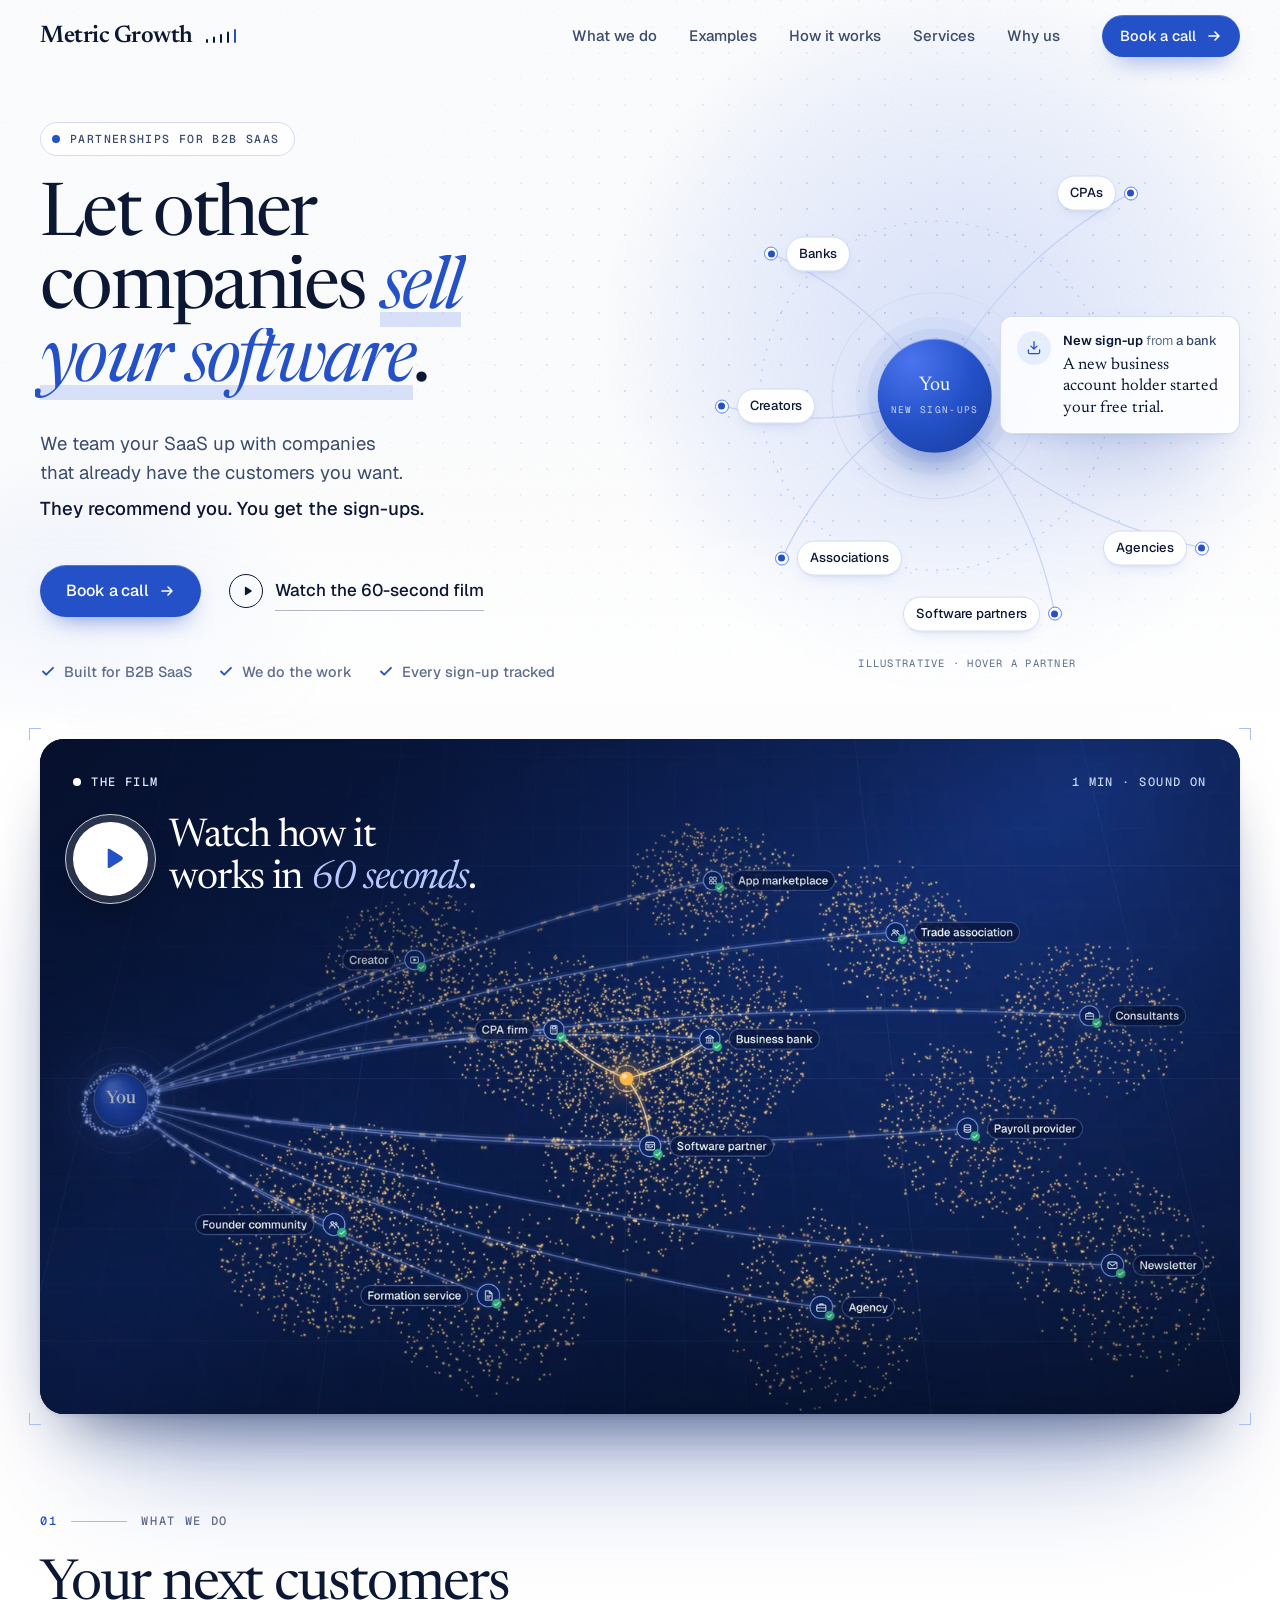
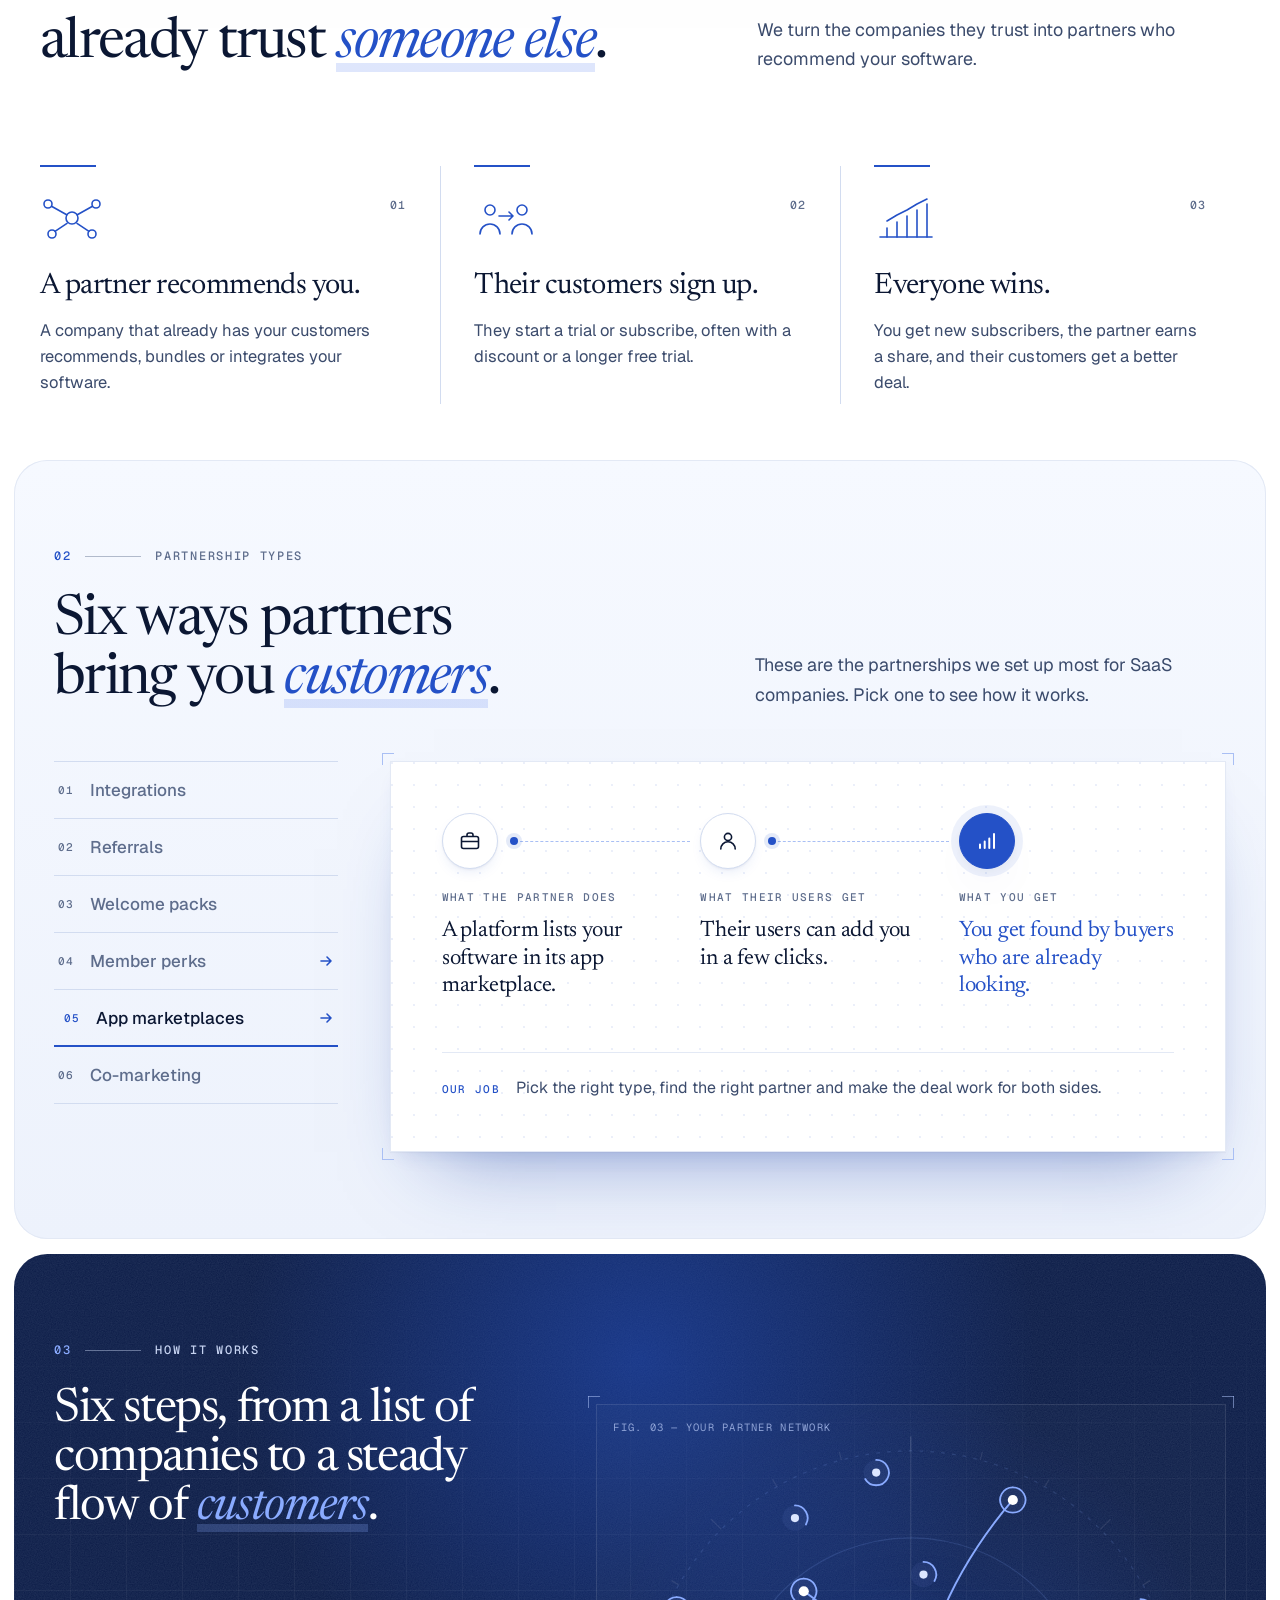
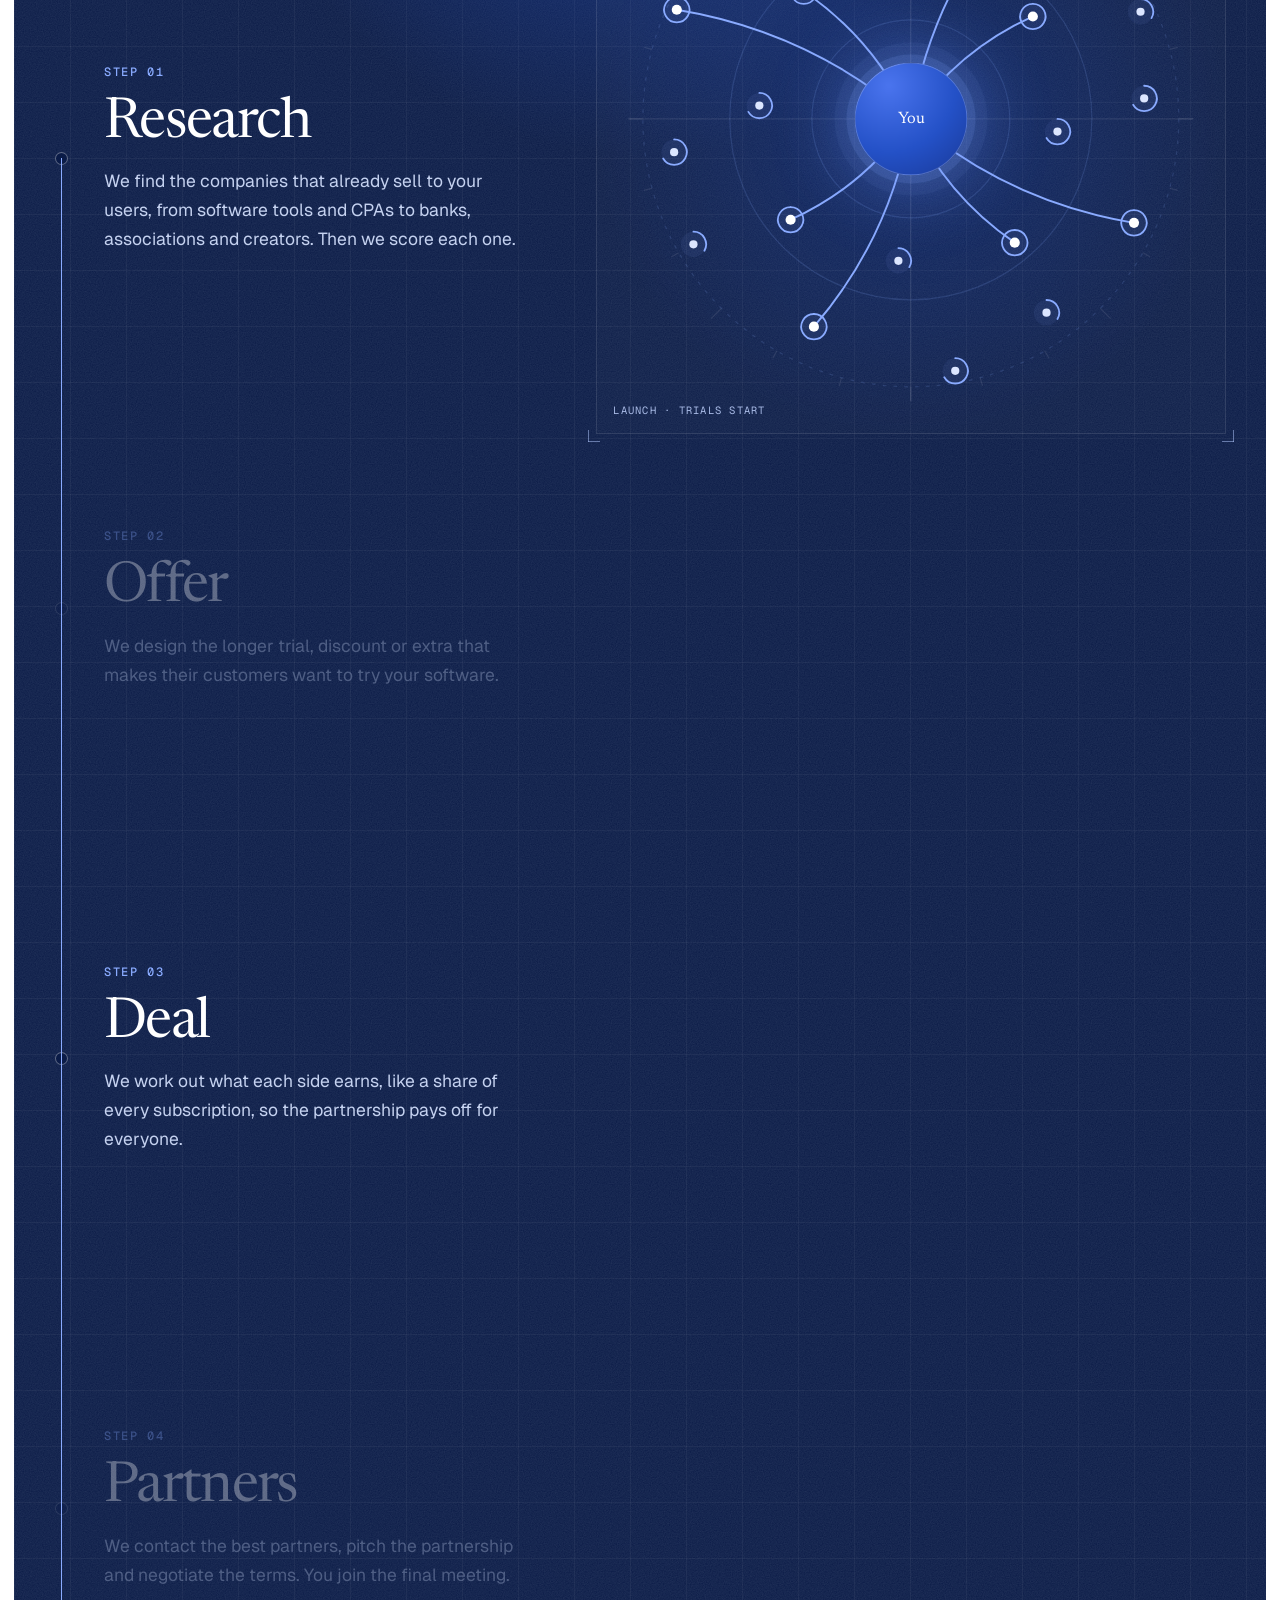
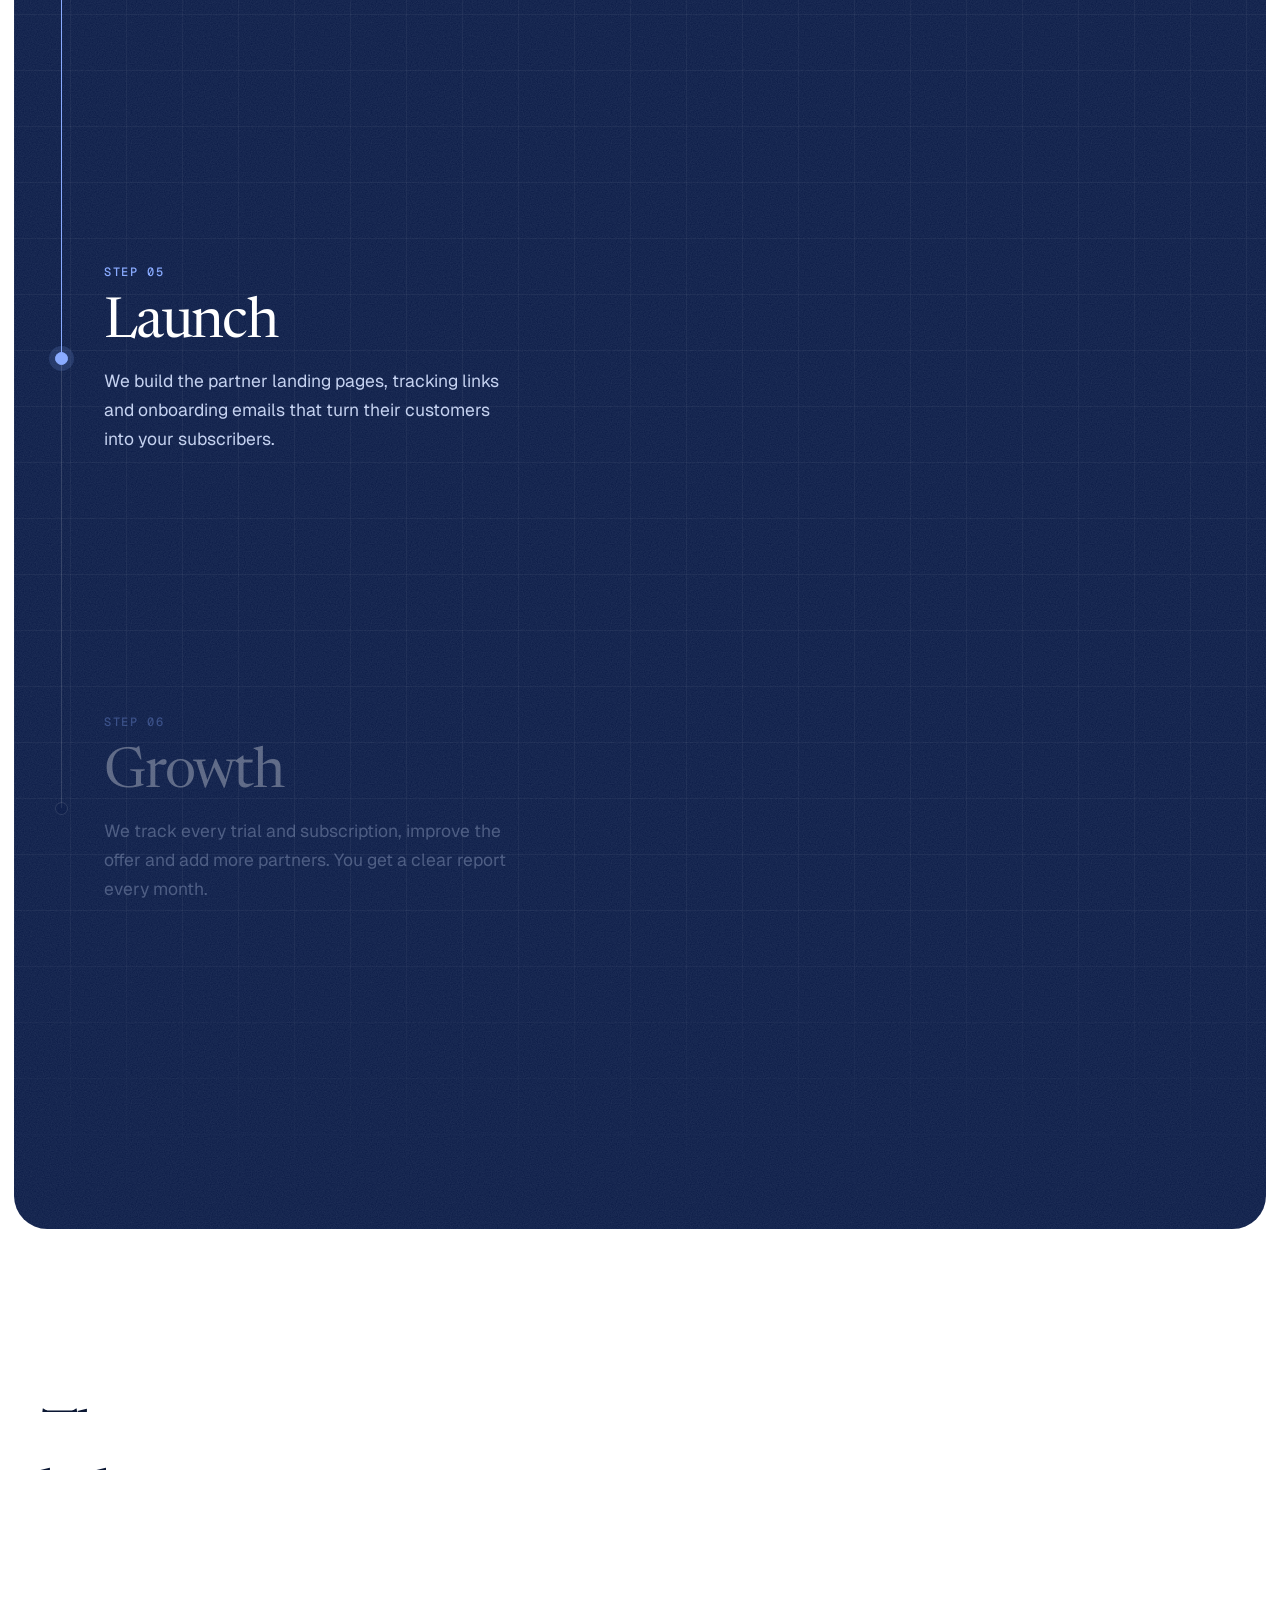
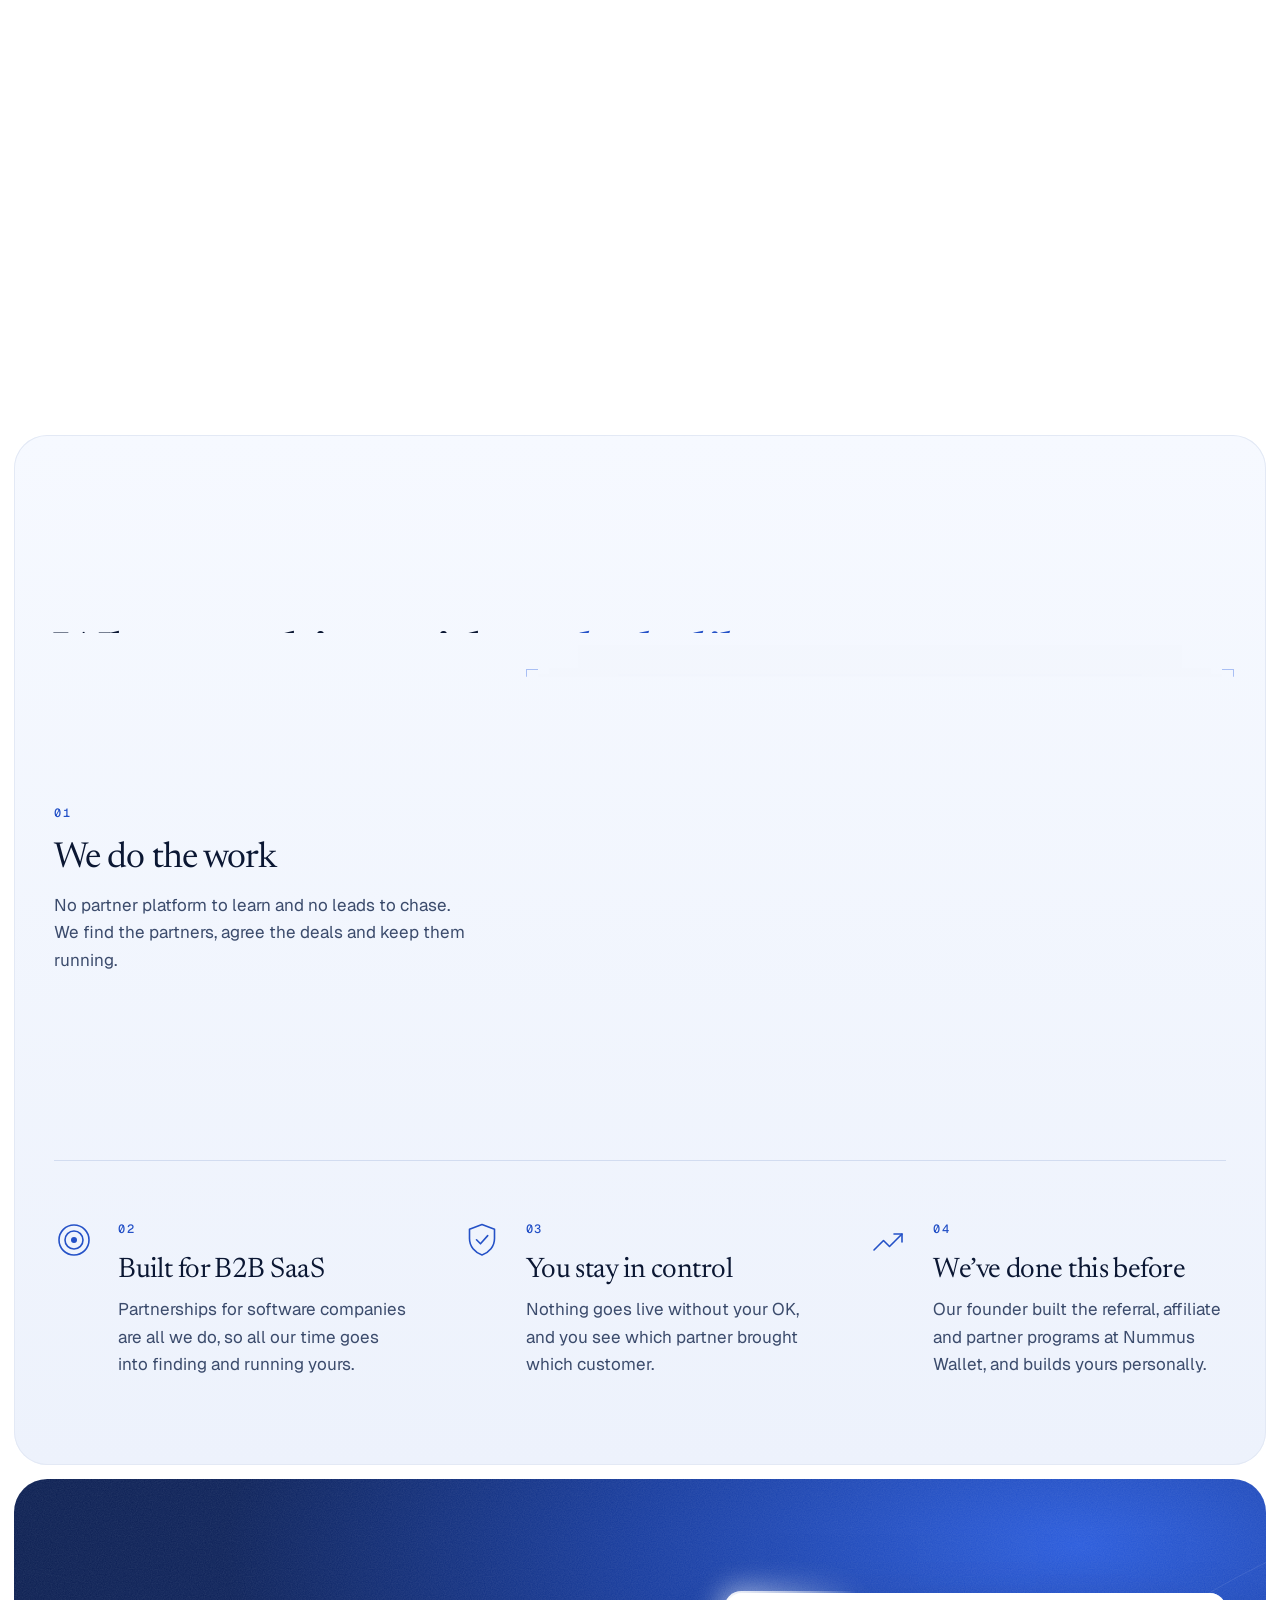
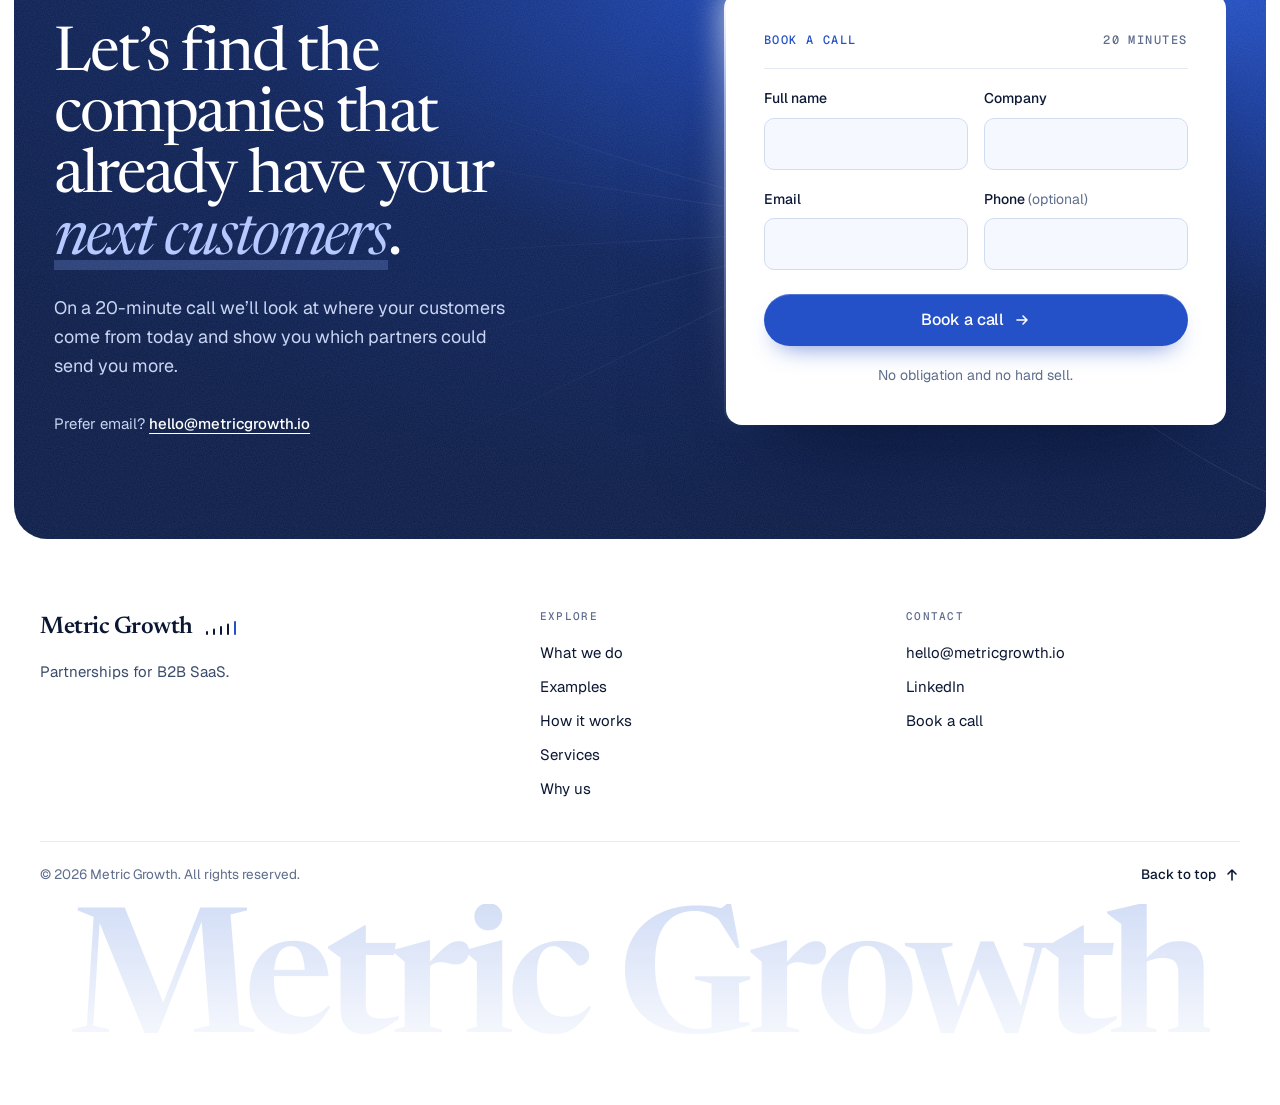
==== commit fb63f912: "Redesign homepage for B2B SaaS and add the 60-second film Copy - Align the page with B2B SaaS (US En" ====
--- a/index.html
+++ b/index.html
@@ -1,5 +1,5 @@
 <!doctype html>
-<html lang="en-GB">
+<html lang="en-US">
 <head>
 <meta charset="utf-8">
 <meta name="viewport" content="width=device-width, initial-scale=1, viewport-fit=cover">
@@ -17,12 +17,12 @@
 
   gtag('config', 'G-VX706F2BNQ');
 </script>
-<title>Metric Growth | Let other companies sell for you</title>
-<meta name="description" content="Metric Growth teams you up with companies that already have the customers you want. They offer your product, you get the sales. We find the partners, design the offer, make the deal and run it.">
+<title>Metric Growth | Partnerships for B2B SaaS</title>
+<meta name="description" content="Metric Growth builds partnerships for B2B SaaS. We team your software up with the companies your customers already trust, like other software, CPAs, banks and creators. They recommend you, you get the sign-ups.">
 <link rel="canonical" href="https://metricgrowth.io/">
 <meta name="theme-color" content="#2451C7">
-<meta property="og:title" content="Metric Growth | Let other companies sell for you">
-<meta property="og:description" content="We team you up with companies that already have the customers you want. They offer your product. You get the sales.">
+<meta property="og:title" content="Metric Growth | Partnerships for B2B SaaS">
+<meta property="og:description" content="We team your SaaS up with companies that already have the customers you want. They recommend you. You get the sign-ups.">
 <meta property="og:type" content="website">
 <meta property="og:url" content="https://metricgrowth.io/">
 <meta property="og:site_name" content="Metric Growth">
@@ -40,7 +40,7 @@
   "name": "Metric Growth",
   "url": "https://metricgrowth.io/",
   "email": "hello@metricgrowth.io",
-  "description": "Partnership agency. We set up partnerships where other companies offer your product to their customers."
+  "description": "Partnership agency for B2B SaaS. We set up partnerships where other companies recommend your software to their customers."
 }
 </script>
 </head>
@@ -54,6 +54,8 @@
   <symbol id="i-case" viewBox="0 0 24 24"><g fill="none" stroke="currentColor" stroke-width="1.6" stroke-linejoin="round"><rect x="3.5" y="7.5" width="17" height="12" rx="2"/><path d="M9 7.5V6a2 2 0 0 1 2-2h2a2 2 0 0 1 2 2v1.5M3.5 12.5h17"/></g></symbol>
   <symbol id="i-firm" viewBox="0 0 24 24"><path d="M5 19v-3.5M9.7 19v-6.5M14.3 19V9.5M19 19V5" fill="none" stroke="currentColor" stroke-width="2" stroke-linecap="round"/></symbol>
   <symbol id="i-in" viewBox="0 0 24 24"><g fill="none" stroke="currentColor" stroke-width="1.7" stroke-linecap="round" stroke-linejoin="round"><path d="M12 3.5v10M8 9.5l4 4 4-4"/><path d="M4.5 14.5v3a2 2 0 0 0 2 2h11a2 2 0 0 0 2-2v-3"/></g></symbol>
+  <symbol id="i-play" viewBox="0 0 16 16"><path d="M5.2 2.9a.7.7 0 0 1 1.06-.6l7.4 4.6a1.3 1.3 0 0 1 0 2.2l-7.4 4.6a.7.7 0 0 1-1.06-.6z" fill="currentColor"/></symbol>
+  <symbol id="i-replay" viewBox="0 0 16 16"><path d="M3.2 8a4.8 4.8 0 1 0 1.6-3.6M3 2.6v2.6h2.6" fill="none" stroke="currentColor" stroke-width="1.6" stroke-linecap="round" stroke-linejoin="round"/></symbol>
 </svg>
 
 <a class="skip" href="#main">Skip to content</a>
@@ -97,22 +99,22 @@
     <div class="hero-bg" aria-hidden="true"><span class="hero-aura"></span><span class="hero-aura b"></span></div>
     <div class="container hero-grid">
       <div class="hero-copy">
-        <p class="eyebrow" style="--d:0ms"><span class="live-dot" aria-hidden="true"></span>Partnership agency</p>
-        <h1 class="hero-title split" id="hero-title" data-split>Let other companies <em>sell for you</em>.</h1>
-        <p class="hero-sub" style="--d:520ms">We team you up with companies that already have the customers you want. <span class="hero-punch">They offer your product. You get the sales.</span></p>
+        <p class="eyebrow" style="--d:0ms"><span class="live-dot" aria-hidden="true"></span>Partnerships for B2B SaaS</p>
+        <h1 class="hero-title split" id="hero-title" data-split>Let other companies <em>sell your software</em>.</h1>
+        <p class="hero-sub" style="--d:520ms">We team your SaaS up with companies that already have the customers you want. <span class="hero-punch">They recommend you. You get the sign-ups.</span></p>
         <div class="hero-actions" style="--d:680ms">
           <a class="btn" href="#contact">Book a call <svg class="ico" aria-hidden="true"><use href="#i-arrow"/></svg></a>
-          <a class="link-arrow" href="#how">See how it works <svg class="ico" aria-hidden="true"><use href="#i-down"/></svg></a>
+          <a class="link-arrow link-film" href="#film" data-film-open><span class="link-film-dot" aria-hidden="true"><svg class="ico"><use href="#i-play"/></svg></span>Watch the 60-second film</a>
         </div>
         <ul class="hero-points" style="--d:840ms" aria-label="At a glance">
-          <li><svg class="ico" aria-hidden="true"><use href="#i-check"/></svg>Partnerships only</li>
+          <li><svg class="ico" aria-hidden="true"><use href="#i-check"/></svg>Built for B2B SaaS</li>
           <li><svg class="ico" aria-hidden="true"><use href="#i-check"/></svg>We do the work</li>
-          <li><svg class="ico" aria-hidden="true"><use href="#i-check"/></svg>Every customer tracked</li>
+          <li><svg class="ico" aria-hidden="true"><use href="#i-check"/></svg>Every sign-up tracked</li>
         </ul>
       </div>
 
       <div class="hero-visual">
-        <div class="network" data-network role="img" aria-label="Illustration: banks, coworking spaces, agencies, software companies, associations and communities around your business, each sending new customers to you.">
+        <div class="network" data-network role="img" aria-label="Illustration: banks, CPAs, agencies, software partners, associations and creators around your SaaS, each sending new customers to you.">
           <svg class="network-svg" aria-hidden="true" focusable="false">
             <circle class="orbit" data-orbit/>
             <circle class="orbit orbit-dash" data-orbit/>
@@ -121,23 +123,99 @@
           </svg>
           <div class="firm" data-firm aria-hidden="true">
             <span class="firm-ripple"></span><span class="firm-ripple r2"></span>
-            <span class="firm-core"><span class="firm-label">You</span><span class="firm-sub">New customers</span></span>
-          </div>
-          <span class="node" data-node="bank" data-side="right" style="--d:500ms" data-from="a bank" data-moment="A new business customer claimed your welcome offer." aria-hidden="true"><span class="node-dot"></span><span class="node-label">Banks</span></span>
-          <span class="node" data-node="cowork" data-side="left" style="--d:620ms" data-from="a coworking space" data-moment="A member used their 20% partner discount." aria-hidden="true"><span class="node-dot"></span><span class="node-label">Coworking spaces</span></span>
-          <span class="node" data-node="agency" data-side="left" style="--d:740ms" data-from="an agency" data-moment="A client got your product as part of their package." aria-hidden="true"><span class="node-dot"></span><span class="node-label">Agencies</span></span>
-          <span class="node" data-node="software" data-side="left" style="--d:860ms" data-from="a software company" data-moment="A user found your offer inside their app." aria-hidden="true"><span class="node-dot"></span><span class="node-label">Software companies</span></span>
-          <span class="node" data-node="assoc" data-side="right" style="--d:980ms" data-from="an association" data-moment="A member used their member perk with you." aria-hidden="true"><span class="node-dot"></span><span class="node-label">Associations</span></span>
-          <span class="node" data-node="community" data-side="right" style="--d:1100ms" data-from="a community" data-moment="A reader clicked your offer in the newsletter." aria-hidden="true"><span class="node-dot"></span><span class="node-label">Communities</span></span>
+            <span class="firm-core"><span class="firm-label">You</span><span class="firm-sub">New sign-ups</span></span>
+          </div>
+          <span class="node" data-node="bank" data-side="right" style="--d:500ms" data-from="a bank" data-moment="A new business account holder started your free trial." aria-hidden="true"><span class="node-dot"></span><span class="node-label">Banks</span></span>
+          <span class="node" data-node="cowork" data-side="left" style="--d:620ms" data-from="a CPA firm" data-moment="A client signed up on their accountant’s advice." aria-hidden="true"><span class="node-dot"></span><span class="node-label">CPAs</span></span>
+          <span class="node" data-node="agency" data-side="left" style="--d:740ms" data-from="an agency" data-moment="An agency set up your software for its client." aria-hidden="true"><span class="node-dot"></span><span class="node-label">Agencies</span></span>
+          <span class="node" data-node="software" data-side="left" style="--d:860ms" data-from="a software partner" data-moment="A user found you through an integration." aria-hidden="true"><span class="node-dot"></span><span class="node-label">Software partners</span></span>
+          <span class="node" data-node="assoc" data-side="right" style="--d:980ms" data-from="an association" data-moment="A member claimed their member discount." aria-hidden="true"><span class="node-dot"></span><span class="node-label">Associations</span></span>
+          <span class="node" data-node="community" data-side="right" style="--d:1100ms" data-from="a creator" data-moment="A viewer started a trial after a YouTube review." aria-hidden="true"><span class="node-dot"></span><span class="node-label">Creators</span></span>
         </div>
         <div class="toast" data-toast aria-hidden="true">
           <span class="toast-icon"><svg aria-hidden="true"><use href="#i-in"/></svg></span>
           <span class="toast-body">
-            <span class="toast-title">New customer <span class="toast-from">from <b data-toast-from>a bank</b></span></span>
-            <span class="toast-text" data-toast-text>A new business customer claimed your welcome offer.</span>
+            <span class="toast-title">New sign-up <span class="toast-from">from <b data-toast-from>a bank</b></span></span>
+            <span class="toast-text" data-toast-text>A new business account holder started your free trial.</span>
           </span>
         </div>
         <p class="visual-note" aria-hidden="true"><span class="hint-hover">Illustrative · hover a partner</span><span class="hint-touch">Illustrative · tap a partner</span></p>
+      </div>
+    </div>
+  </section>
+
+  <!-- ============================== THE FILM ==============================
+       Poster: a clean frame of the film (the partner map), with points of light running down its
+       threads to "You". Pressing play swaps it for the film itself, in place.
+       Assets come from Video production/metric-growth-film/tools/website_assets.sh -->
+  <section class="film-sec" id="film" aria-labelledby="film-title">
+    <div class="container">
+      <div class="film plate" data-film>
+        <div class="film-clip">
+          <div class="film-art" aria-hidden="true">
+            <picture>
+              <source type="image/webp" srcset="assets/film/poster-1600.webp 1600w, assets/film/poster-2560.webp 2560w" sizes="(max-width: 1320px) 100vw, 1240px">
+              <img src="assets/film/poster.jpg" width="1920" height="1080" alt="" loading="lazy" decoding="async">
+            </picture>
+            <svg class="film-threads" viewBox="0 0 1920 1080" preserveAspectRatio="xMidYMid slice" focusable="false">
+              <defs>
+                <path id="ft-acc" pathLength="1" d="M826.2 467.3L800.5 467.6L774.8 468.3L749.0 469.2L723.3 470.4L697.6 472.0L671.8 473.9L646.1 476.0L620.3 478.5L594.5 481.3L568.8 484.3L543.0 487.7L517.2 491.4L491.3 495.5L465.5 499.8L439.6 504.5L413.8 509.4L387.9 514.7L361.9 520.3L336.0 526.2L310.0 532.5L284.0 539.1L258.0 546.0L232.0 553.2L205.9 560.8L179.8 568.6L153.6 576.9"/>
+                <path id="ft-bank" pathLength="1" d="M1068.3 481.9L1033.3 479.6L998.3 477.8L963.4 476.5L928.5 475.6L893.6 475.2L858.7 475.3L823.8 475.8L788.9 476.8L754.1 478.2L719.2 480.2L684.3 482.6L649.3 485.5L614.3 488.8L579.3 492.6L544.3 496.9L509.2 501.7L474.0 507.0L438.8 512.8L403.5 519.0L368.1 525.8L332.6 533.0L297.0 540.8L261.4 549.0L225.6 557.8L189.7 567.1L153.6 576.9"/>
+                <path id="ft-soft" pathLength="1" d="M975.7 648.1L943.1 647.6L910.5 647.0L877.9 646.1L845.3 645.1L812.7 643.9L780.1 642.5L747.6 641.0L715.2 639.2L682.8 637.2L650.4 635.1L618.2 632.8L586.1 630.3L554.1 627.6L522.2 624.7L490.5 621.7L458.9 618.4L427.4 615.0L396.2 611.5L365.1 607.7L334.2 603.8L303.6 599.7L273.1 595.5L242.9 591.1L212.9 586.5L183.1 581.8L153.6 576.9"/>
+                <path id="ft-assoc" pathLength="1" d="M1356.8 315.8L1311.9 319.1L1267.0 322.9L1222.0 327.1L1177.0 331.9L1132.0 337.1L1086.9 342.9L1041.7 349.2L996.4 356.1L951.1 363.4L905.6 371.3L860.0 379.8L814.3 388.8L768.4 398.3L722.4 408.4L676.2 419.1L629.9 430.4L583.3 442.2L536.6 454.7L489.6 467.7L442.4 481.4L395.0 495.7L347.3 510.6L299.3 526.2L251.1 542.4L202.5 559.3L153.6 576.9"/>
+                <path id="ft-pay" pathLength="1" d="M1468.5 620.8L1418.2 624.9L1367.6 628.5L1316.9 631.7L1265.8 634.4L1214.7 636.6L1163.3 638.4L1111.9 639.7L1060.3 640.6L1008.7 640.9L957.1 640.8L905.5 640.3L853.9 639.2L802.4 637.7L751.0 635.8L699.8 633.3L648.7 630.4L597.8 627.1L547.1 623.2L496.7 619.0L446.6 614.3L396.8 609.1L347.4 603.5L298.3 597.5L249.7 591.0L201.4 584.1L153.6 576.9"/>
+                <path id="ft-form" pathLength="1" d="M724.5 880.1L698.2 870.7L672.2 861.0L646.5 851.0L621.1 840.9L596.0 830.6L571.3 820.0L546.8 809.3L522.7 798.4L499.0 787.3L475.6 776.0L452.6 764.6L429.9 753.0L407.6 741.2L385.7 729.3L364.1 717.2L343.0 705.0L322.2 692.7L301.9 680.3L281.9 667.7L262.4 655.0L243.2 642.2L224.5 629.3L206.1 616.3L188.2 603.3L170.7 590.1L153.6 576.9"/>
+                <path id="ft-agency" pathLength="1" d="M1241.7 898.5L1194.5 891.6L1147.5 884.1L1100.8 876.2L1054.4 867.7L1008.3 858.8L962.5 849.4L917.1 839.5L872.1 829.2L827.5 818.4L783.3 807.1L739.6 795.4L696.4 783.3L653.8 770.8L611.6 757.9L570.0 744.7L529.0 731.0L488.5 717.0L448.7 702.6L409.5 687.9L370.9 672.9L333.0 657.6L295.7 642.0L259.2 626.1L223.3 609.9L188.1 593.5L153.6 576.9"/>
+                <path id="ft-creator" pathLength="1" d="M609.7 358.9L591.7 364.0L573.9 369.4L556.0 375.0L538.1 380.9L520.3 387.0L502.5 393.4L484.8 400.0L467.1 406.9L449.4 414.1L431.7 421.5L414.1 429.2L396.5 437.1L378.9 445.3L361.3 453.8L343.8 462.5L326.4 471.5L308.9 480.8L291.5 490.3L274.2 500.2L256.8 510.3L239.5 520.7L222.3 531.3L205.1 542.3L187.9 553.5L170.7 565.1L153.6 576.9"/>
+                <path id="ft-market" pathLength="1" d="M1073.0 235.6L1038.7 242.7L1004.4 250.2L970.0 258.1L935.5 266.5L901.0 275.3L866.4 284.6L831.8 294.3L797.1 304.5L762.4 315.2L727.5 326.3L692.6 338.0L657.6 350.1L622.4 362.8L587.2 375.9L551.9 389.6L516.4 403.8L480.8 418.5L445.1 433.8L409.2 449.7L373.2 466.1L337.1 483.0L300.7 500.6L264.2 518.7L227.6 537.5L190.7 556.9L153.6 576.9"/>
+                <path id="ft-comm" pathLength="1" d="M484.6 769.9L469.3 763.5L454.2 757.0L439.3 750.4L424.5 743.7L410.0 736.9L395.6 730.0L381.4 723.0L367.4 716.0L353.7 708.8L340.1 701.6L326.8 694.3L313.6 686.9L300.7 679.4L288.0 671.9L275.6 664.3L263.3 656.6L251.3 648.9L239.5 641.1L228.0 633.2L216.6 625.3L205.5 617.4L194.7 609.3L184.1 601.3L173.7 593.2L163.5 585.0L153.6 576.9"/>
+                <path id="ft-cons" pathLength="1" d="M1658.2 445.6L1600.7 442.7L1543.3 440.4L1486.1 438.7L1428.9 437.7L1371.8 437.3L1314.8 437.5L1257.7 438.3L1200.7 439.7L1143.7 441.8L1086.6 444.5L1029.5 447.8L972.4 451.8L915.1 456.4L857.8 461.6L800.3 467.5L742.6 474.1L684.8 481.3L626.8 489.1L568.6 497.7L510.2 506.9L451.5 516.8L392.6 527.4L333.4 538.7L273.8 550.7L213.9 563.4L153.6 576.9"/>
+                <path id="ft-news" pathLength="1" d="M1693.8 833.1L1630.8 830.3L1567.8 826.9L1504.8 822.8L1441.8 818.1L1379.0 812.9L1316.2 807.0L1253.7 800.5L1191.4 793.4L1129.3 785.7L1067.6 777.5L1006.2 768.7L945.2 759.3L884.7 749.4L824.6 739.0L765.1 728.0L706.1 716.6L647.7 704.6L589.9 692.1L532.8 679.2L476.3 665.8L420.6 652.0L365.6 637.8L311.4 623.1L258.0 608.1L205.4 592.7L153.6 576.9"/>
+              </defs>
+              <use href="#ft-acc" style="--dur:3.1s;--del:-0.0s"/>
+              <use href="#ft-acc" style="--dur:3.1s;--del:-1.55s"/>
+              <use href="#ft-bank" style="--dur:3.39s;--del:-0.83s"/>
+              <use href="#ft-bank" style="--dur:3.39s;--del:-2.52s"/>
+              <use href="#ft-soft" style="--dur:3.27s;--del:-1.66s"/>
+              <use href="#ft-soft" style="--dur:3.27s;--del:-0.02s"/>
+              <use href="#ft-assoc" style="--dur:3.75s;--del:-2.49s"/>
+              <use href="#ft-pay" style="--dur:3.85s;--del:-3.32s"/>
+              <use href="#ft-form" style="--dur:3.06s;--del:-1.09s"/>
+              <use href="#ft-agency" style="--dur:3.64s;--del:-1.34s"/>
+              <use href="#ft-creator" style="--dur:2.9s;--del:-0.01s"/>
+              <use href="#ft-creator" style="--dur:2.9s;--del:-1.46s"/>
+              <use href="#ft-market" style="--dur:3.46s;--del:-3.18s"/>
+              <use href="#ft-market" style="--dur:3.46s;--del:-1.45s"/>
+              <use href="#ft-comm" style="--dur:2.75s;--del:-1.97s"/>
+              <use href="#ft-comm" style="--dur:2.75s;--del:-0.59s"/>
+              <use href="#ft-cons" style="--dur:4.08s;--del:-0.14s"/>
+              <use href="#ft-news" style="--dur:4.14s;--del:-0.85s"/>
+            </svg>
+            <span class="film-you"></span><span class="film-you r2"></span>
+          </div>
+          <video class="film-video" controls playsinline preload="none" aria-label="The Metric Growth film, one minute, with sound">
+            <source src="assets/film/metric-growth-film.mp4" type="video/mp4">
+            <track kind="captions" src="assets/film/captions.vtt" srclang="en" label="English">
+          </video>
+          <!-- without JavaScript: the same film as a plain player, with the still as its poster -->
+          <noscript><video class="film-video" controls playsinline preload="none" poster="assets/film/poster.jpg" aria-label="The Metric Growth film, one minute, with sound">
+            <source src="assets/film/metric-growth-film.mp4" type="video/mp4">
+            <track kind="captions" src="assets/film/captions.vtt" srclang="en" label="English">
+          </video></noscript>
+        </div>
+        <div class="film-ui">
+          <p class="film-label mono"><span class="live-dot" aria-hidden="true"></span>The film</p>
+          <p class="film-meta mono">1 min · Sound on</p>
+          <div class="film-lockup">
+            <button class="film-play" type="button" data-film-play aria-label="Play the film (one minute, with sound)">
+              <span class="film-play-btn" aria-hidden="true"><svg><use href="#i-play"/></svg></span>
+            </button>
+            <h2 class="film-title" id="film-title">Watch how it works in <em>60&nbsp;seconds</em>.</h2>
+          </div>
+        </div>
+        <!-- at the end of the film its own "Book a call" button becomes a real link, and it can be replayed -->
+        <a class="film-cta" href="#contact" data-film-cta tabindex="-1" aria-label="Book a call"></a>
+        <button class="film-again" type="button" data-film-again tabindex="-1"><svg class="ico" aria-hidden="true"><use href="#i-replay"/></svg>Watch again</button>
       </div>
     </div>
   </section>
@@ -147,8 +225,8 @@
     <div class="container">
       <div class="sec-label" data-reveal><span class="num">01</span><span class="rule"></span><span>What we do</span></div>
       <div class="sec-head-split">
-        <h2 class="sec-title" id="what-title" data-reveal style="--d:80ms">Your next customers already trust <em>someone else</em>.</h2>
-        <p class="sec-intro" data-reveal style="--d:160ms">We turn the companies they trust into partners who offer your product.</p>
+        <h2 class="sec-title split" id="what-title" data-reveal data-split style="--d:80ms">Your next customers already trust <em>someone else</em>.</h2>
+        <p class="sec-intro" data-reveal style="--d:160ms">We turn the companies they trust into partners who recommend your software.</p>
       </div>
 
       <div class="services">
@@ -164,8 +242,8 @@
               <path pathLength="1" d="M11.5 12.2l15.2 8.6M52.5 12.2l-15.2 8.6"/>
               <path pathLength="1" d="M15 37.4l12-8M49 37.4l-12-8"/>
             </svg>
-            <h3>A partner offers your product.</h3>
-            <p>A company that already has your customers offers your product or service to them.</p>
+            <h3>A partner recommends you.</h3>
+            <p>A company that already has your customers recommends, bundles or integrates your software.</p>
           </article>
           <article class="service" data-reveal style="--d:120ms">
             <svg class="glyph" viewBox="0 0 64 48" aria-hidden="true">
@@ -176,7 +254,7 @@
               <path pathLength="1" d="M25 22h14M35 18l4 4-4 4"/>
             </svg>
             <h3>Their customers sign up.</h3>
-            <p>Their customers buy from you, often with a discount or bonus.</p>
+            <p>They start a trial or subscribe, often with a discount or a longer free trial.</p>
           </article>
           <article class="service" data-reveal style="--d:240ms">
             <svg class="glyph" viewBox="0 0 64 48" aria-hidden="true">
@@ -189,7 +267,7 @@
               <path pathLength="1" d="M13 27l10-6 10-5 10-6 10-5"/>
             </svg>
             <h3>Everyone wins.</h3>
-            <p>You get customers, the partner earns a fee and their customers get a better deal.</p>
+            <p>You get new subscribers, the partner earns a share, and their customers get a better deal.</p>
           </article>
         </div>
       </div>
@@ -197,65 +275,65 @@
   </section>
 
   <!-- ============================== 02 EXAMPLES ============================== -->
-  <section class="sec partners" id="examples" aria-labelledby="examples-title">
+  <section class="sec partners panel panel-light" id="examples" aria-labelledby="examples-title">
     <div class="container">
       <div class="sec-label" data-reveal><span class="num">02</span><span class="rule"></span><span>Partnership types</span></div>
       <div class="sec-head-split">
-        <h2 class="sec-title" id="examples-title" data-reveal style="--d:80ms">Six ways to become part of someone else’s <em>offer</em>.</h2>
-        <p class="sec-intro" data-reveal style="--d:160ms">A partnership can take many shapes. These are the ones we set up most. Pick one to see how it works.</p>
+        <h2 class="sec-title split" id="examples-title" data-reveal data-split style="--d:80ms">Six ways partners bring you <em>customers</em>.</h2>
+        <p class="sec-intro" data-reveal style="--d:160ms">These are the partnerships we set up most for SaaS companies. Pick one to see how it works.</p>
       </div>
 
       <div class="moments" data-moments data-reveal>
         <div class="moments-tabs" role="tablist" aria-label="Partnership types">
-          <button class="moment-tab" type="button" role="tab" id="tab-welcome" aria-controls="panel-welcome" aria-selected="true"><span class="tab-num">01</span>Welcome packs<svg class="ico tab-arrow" aria-hidden="true"><use href="#i-arrow"/></svg></button>
-          <button class="moment-tab" type="button" role="tab" id="tab-bundle" aria-controls="panel-bundle" aria-selected="false" tabindex="-1"><span class="tab-num">02</span>Bundles<svg class="ico tab-arrow" aria-hidden="true"><use href="#i-arrow"/></svg></button>
-          <button class="moment-tab" type="button" role="tab" id="tab-perk" aria-controls="panel-perk" aria-selected="false" tabindex="-1"><span class="tab-num">03</span>Member perks<svg class="ico tab-arrow" aria-hidden="true"><use href="#i-arrow"/></svg></button>
-          <button class="moment-tab" type="button" role="tab" id="tab-tip" aria-controls="panel-tip" aria-selected="false" tabindex="-1"><span class="tab-num">04</span>Recommendations<svg class="ico tab-arrow" aria-hidden="true"><use href="#i-arrow"/></svg></button>
-          <button class="moment-tab" type="button" role="tab" id="tab-integration" aria-controls="panel-integration" aria-selected="false" tabindex="-1"><span class="tab-num">05</span>Integrations<svg class="ico tab-arrow" aria-hidden="true"><use href="#i-arrow"/></svg></button>
+          <button class="moment-tab" type="button" role="tab" id="tab-integration" aria-controls="panel-integration" aria-selected="true"><span class="tab-num">01</span>Integrations<svg class="ico tab-arrow" aria-hidden="true"><use href="#i-arrow"/></svg></button>
+          <button class="moment-tab" type="button" role="tab" id="tab-referral" aria-controls="panel-referral" aria-selected="false" tabindex="-1"><span class="tab-num">02</span>Referrals<svg class="ico tab-arrow" aria-hidden="true"><use href="#i-arrow"/></svg></button>
+          <button class="moment-tab" type="button" role="tab" id="tab-welcome" aria-controls="panel-welcome" aria-selected="false" tabindex="-1"><span class="tab-num">03</span>Welcome packs<svg class="ico tab-arrow" aria-hidden="true"><use href="#i-arrow"/></svg></button>
+          <button class="moment-tab" type="button" role="tab" id="tab-perk" aria-controls="panel-perk" aria-selected="false" tabindex="-1"><span class="tab-num">04</span>Member perks<svg class="ico tab-arrow" aria-hidden="true"><use href="#i-arrow"/></svg></button>
+          <button class="moment-tab" type="button" role="tab" id="tab-marketplace" aria-controls="panel-marketplace" aria-selected="false" tabindex="-1"><span class="tab-num">05</span>App marketplaces<svg class="ico tab-arrow" aria-hidden="true"><use href="#i-arrow"/></svg></button>
           <button class="moment-tab" type="button" role="tab" id="tab-comarketing" aria-controls="panel-comarketing" aria-selected="false" tabindex="-1"><span class="tab-num">06</span>Co-marketing<svg class="ico tab-arrow" aria-hidden="true"><use href="#i-arrow"/></svg></button>
         </div>
 
         <div class="moments-panels plate">
-          <div class="moment-panel" role="tabpanel" id="panel-welcome" aria-labelledby="tab-welcome" tabindex="0">
+          <div class="moment-panel" role="tabpanel" id="panel-integration" aria-labelledby="tab-integration" tabindex="0">
             <ol class="journey">
-              <li class="station"><span class="st-icon"><svg aria-hidden="true"><use href="#i-case"/></svg></span><span class="st-kicker">What the partner does</span><p class="st-text">A partner company adds your product or service to its welcome pack.</p></li>
-              <li class="station"><span class="st-icon"><svg aria-hidden="true"><use href="#i-person"/></svg></span><span class="st-kicker">What their customers get</span><p class="st-text">Their new customers get a free extra when they sign up.</p></li>
-              <li class="station st-firm"><span class="st-icon"><svg aria-hidden="true"><use href="#i-firm"/></svg></span><span class="st-kicker">What you get</span><p class="st-text">You get new customers from day one.</p></li>
+              <li class="station"><span class="st-icon"><svg aria-hidden="true"><use href="#i-case"/></svg></span><span class="st-kicker">What the partner does</span><p class="st-text">A software company connects your product to its own.</p></li>
+              <li class="station"><span class="st-icon"><svg aria-hidden="true"><use href="#i-person"/></svg></span><span class="st-kicker">What their customers get</span><p class="st-text">Their customers find you inside a tool they already use.</p></li>
+              <li class="station st-firm"><span class="st-icon"><svg aria-hidden="true"><use href="#i-firm"/></svg></span><span class="st-kicker">What you get</span><p class="st-text">You get customers who stay longer.</p></li>
             </ol>
           </div>
-          <div class="moment-panel" role="tabpanel" id="panel-bundle" aria-labelledby="tab-bundle" tabindex="0" hidden>
+          <div class="moment-panel" role="tabpanel" id="panel-referral" aria-labelledby="tab-referral" tabindex="0" hidden>
             <ol class="journey">
-              <li class="station"><span class="st-icon"><svg aria-hidden="true"><use href="#i-case"/></svg></span><span class="st-kicker">What the partner does</span><p class="st-text">A partner company sells your product or service together with its own.</p></li>
-              <li class="station"><span class="st-icon"><svg aria-hidden="true"><use href="#i-person"/></svg></span><span class="st-kicker">What their customers get</span><p class="st-text">Their customers get everything they need in one package.</p></li>
-              <li class="station st-firm"><span class="st-icon"><svg aria-hidden="true"><use href="#i-firm"/></svg></span><span class="st-kicker">What you get</span><p class="st-text">You make a sale every time they do.</p></li>
+              <li class="station"><span class="st-icon"><svg aria-hidden="true"><use href="#i-case"/></svg></span><span class="st-kicker">What the partner does</span><p class="st-text">A CPA, consultant or agency recommends your software to clients.</p></li>
+              <li class="station"><span class="st-icon"><svg aria-hidden="true"><use href="#i-person"/></svg></span><span class="st-kicker">What their clients get</span><p class="st-text">Their clients get a tool someone they trust has vetted.</p></li>
+              <li class="station st-firm"><span class="st-icon"><svg aria-hidden="true"><use href="#i-firm"/></svg></span><span class="st-kicker">What you get</span><p class="st-text">You get customers who are ready to buy.</p></li>
+            </ol>
+          </div>
+          <div class="moment-panel" role="tabpanel" id="panel-welcome" aria-labelledby="tab-welcome" tabindex="0" hidden>
+            <ol class="journey">
+              <li class="station"><span class="st-icon"><svg aria-hidden="true"><use href="#i-case"/></svg></span><span class="st-kicker">What the partner does</span><p class="st-text">A bank or formation service adds your software to its welcome pack.</p></li>
+              <li class="station"><span class="st-icon"><svg aria-hidden="true"><use href="#i-person"/></svg></span><span class="st-kicker">What their customers get</span><p class="st-text">New businesses get a free extra when they sign up.</p></li>
+              <li class="station st-firm"><span class="st-icon"><svg aria-hidden="true"><use href="#i-firm"/></svg></span><span class="st-kicker">What you get</span><p class="st-text">You get customers from their first day in business.</p></li>
             </ol>
           </div>
           <div class="moment-panel" role="tabpanel" id="panel-perk" aria-labelledby="tab-perk" tabindex="0" hidden>
             <ol class="journey">
-              <li class="station"><span class="st-icon"><svg aria-hidden="true"><use href="#i-case"/></svg></span><span class="st-kicker">What the partner does</span><p class="st-text">A partner company gives its members a discount on your product or service.</p></li>
-              <li class="station"><span class="st-icon"><svg aria-hidden="true"><use href="#i-person"/></svg></span><span class="st-kicker">What their members get</span><p class="st-text">Their members get a deal only they can use.</p></li>
+              <li class="station"><span class="st-icon"><svg aria-hidden="true"><use href="#i-case"/></svg></span><span class="st-kicker">What the partner does</span><p class="st-text">An association or community gives its members a deal on your software.</p></li>
+              <li class="station"><span class="st-icon"><svg aria-hidden="true"><use href="#i-person"/></svg></span><span class="st-kicker">What their members get</span><p class="st-text">Their members get a discount only they can use.</p></li>
               <li class="station st-firm"><span class="st-icon"><svg aria-hidden="true"><use href="#i-firm"/></svg></span><span class="st-kicker">What you get</span><p class="st-text">You get a steady stream of sign-ups.</p></li>
             </ol>
           </div>
-          <div class="moment-panel" role="tabpanel" id="panel-tip" aria-labelledby="tab-tip" tabindex="0" hidden>
+          <div class="moment-panel" role="tabpanel" id="panel-marketplace" aria-labelledby="tab-marketplace" tabindex="0" hidden>
             <ol class="journey">
-              <li class="station"><span class="st-icon"><svg aria-hidden="true"><use href="#i-case"/></svg></span><span class="st-kicker">What the partner does</span><p class="st-text">A partner company recommends your product or service to its customers.</p></li>
-              <li class="station"><span class="st-icon"><svg aria-hidden="true"><use href="#i-person"/></svg></span><span class="st-kicker">What their customers get</span><p class="st-text">Their customers get a tip from someone they already trust.</p></li>
-              <li class="station st-firm"><span class="st-icon"><svg aria-hidden="true"><use href="#i-firm"/></svg></span><span class="st-kicker">What you get</span><p class="st-text">You get customers who are ready to buy.</p></li>
-            </ol>
-          </div>
-          <div class="moment-panel" role="tabpanel" id="panel-integration" aria-labelledby="tab-integration" tabindex="0" hidden>
-            <ol class="journey">
-              <li class="station"><span class="st-icon"><svg aria-hidden="true"><use href="#i-case"/></svg></span><span class="st-kicker">What the partner does</span><p class="st-text">A partner company builds your product or service into its own.</p></li>
-              <li class="station"><span class="st-icon"><svg aria-hidden="true"><use href="#i-person"/></svg></span><span class="st-kicker">What their customers get</span><p class="st-text">Their customers find you inside a tool they already use.</p></li>
-              <li class="station st-firm"><span class="st-icon"><svg aria-hidden="true"><use href="#i-firm"/></svg></span><span class="st-kicker">What you get</span><p class="st-text">You get customers through a product they rely on every day.</p></li>
+              <li class="station"><span class="st-icon"><svg aria-hidden="true"><use href="#i-case"/></svg></span><span class="st-kicker">What the partner does</span><p class="st-text">A platform lists your software in its app marketplace.</p></li>
+              <li class="station"><span class="st-icon"><svg aria-hidden="true"><use href="#i-person"/></svg></span><span class="st-kicker">What their users get</span><p class="st-text">Their users can add you in a few clicks.</p></li>
+              <li class="station st-firm"><span class="st-icon"><svg aria-hidden="true"><use href="#i-firm"/></svg></span><span class="st-kicker">What you get</span><p class="st-text">You get found by buyers who are already looking.</p></li>
             </ol>
           </div>
           <div class="moment-panel" role="tabpanel" id="panel-comarketing" aria-labelledby="tab-comarketing" tabindex="0" hidden>
             <ol class="journey">
-              <li class="station"><span class="st-icon"><svg aria-hidden="true"><use href="#i-case"/></svg></span><span class="st-kicker">What the partner does</span><p class="st-text">A partner company runs a webinar or guide together with you.</p></li>
-              <li class="station"><span class="st-icon"><svg aria-hidden="true"><use href="#i-person"/></svg></span><span class="st-kicker">What their customers get</span><p class="st-text">Their customers get useful advice from both of you.</p></li>
-              <li class="station st-firm"><span class="st-icon"><svg aria-hidden="true"><use href="#i-firm"/></svg></span><span class="st-kicker">What you get</span><p class="st-text">You get new leads from their audience.</p></li>
+              <li class="station"><span class="st-icon"><svg aria-hidden="true"><use href="#i-case"/></svg></span><span class="st-kicker">What the partner does</span><p class="st-text">A partner runs a webinar or guide together with you.</p></li>
+              <li class="station"><span class="st-icon"><svg aria-hidden="true"><use href="#i-person"/></svg></span><span class="st-kicker">What their audience gets</span><p class="st-text">Their audience gets useful advice from both of you.</p></li>
+              <li class="station st-firm"><span class="st-icon"><svg aria-hidden="true"><use href="#i-firm"/></svg></span><span class="st-kicker">What you get</span><p class="st-text">You get new trials from their audience.</p></li>
             </ol>
           </div>
           <p class="moments-foot"><span class="mono">Our job</span><span>Pick the right type, find the right partner and make the deal work for both sides.</span></p>
@@ -265,12 +343,13 @@
   </section>
 
   <!-- ============================== 03 HOW ============================== -->
-  <section class="sec how" id="how" aria-labelledby="how-title">
+  <section class="sec how panel panel-dark" id="how" aria-labelledby="how-title">
     <div class="container">
-      <div class="sec-label light" data-reveal><span class="num">03</span><span class="rule"></span><span>How it works</span></div>
-      <h2 class="sec-title" id="how-title" data-reveal style="--d:80ms">Six steps, from a list of companies to a steady flow of <em>customers</em>.</h2>
-
       <div class="how-layout">
+        <div class="how-head">
+          <div class="sec-label light" data-reveal><span class="num">03</span><span class="rule"></span><span>How it works</span></div>
+          <h2 class="sec-title split" id="how-title" data-reveal data-split style="--d:80ms">Six steps, from a list of companies to a steady flow of <em>customers</em>.</h2>
+        </div>
         <div class="how-stage-wrap">
           <div class="how-sticky">
             <figure class="how-stage" data-stage>
@@ -280,24 +359,24 @@
                 <svg class="stage-svg" viewBox="0 0 520 520" data-stage-svg focusable="false"></svg>
                 <div class="bp-firm"><span class="bp-firm-core" data-bp-firm>You</span></div>
                 <div class="bp-caption">
-                  <span data-cap="1">Research · every company scored</span>
-                  <span data-cap="2">Offer · a reason to choose you</span>
+                  <span data-cap="1">Research · every partner scored</span>
+                  <span data-cap="2">Offer · a reason to try you</span>
                   <span data-cap="3">Deal · what each side gets</span>
                   <span data-cap="4">Partners · meetings booked</span>
-                  <span data-cap="5">Launch · new customers arrive</span>
-                  <span data-cap="6">Growth · every customer tracked</span>
+                  <span data-cap="5">Launch · trials start</span>
+                  <span data-cap="6">Growth · every sign-up tracked</span>
                 </div>
                 <div class="bp-card" data-card="offer">
                   <div class="bp-dash-head"><span>Partner offer</span><span>Example</span></div>
                   <p class="bp-card-big">3 months free</p>
-                  <p class="bp-card-text">of your product, for the partner’s customers</p>
+                  <p class="bp-card-text">of your software, for the partner’s customers</p>
                 </div>
                 <div class="bp-card" data-card="deal">
                   <div class="bp-dash-head"><span>The deal</span><span>Example</span></div>
                   <ul class="bp-deal">
                     <li><span>Customer</span><b>Gets 3 months free</b></li>
-                    <li><span>Partner</span><b>Earns a fee per sign-up</b></li>
-                    <li><span>You</span><b>Win a new customer</b></li>
+                    <li><span>Partner</span><b>Earns a recurring share</b></li>
+                    <li><span>You</span><b>Get a new subscriber</b></li>
                   </ul>
                 </div>
                 <div class="bp-dash">
@@ -305,13 +384,13 @@
                   <div class="bp-metrics">
                     <div class="bp-metric"><b data-count="12">12</b><span>Partner meetings</span></div>
                     <div class="bp-metric"><b data-count="6">6</b><span>Active partners</span></div>
-                    <div class="bp-metric"><b data-count="21">21</b><span>Offers used</span></div>
-                    <div class="bp-metric"><b data-count="9">9</b><span>New customers</span></div>
+                    <div class="bp-metric"><b data-count="21">21</b><span>Trials started</span></div>
+                    <div class="bp-metric"><b data-count="9">9</b><span>New subscribers</span></div>
                   </div>
                   <div class="bp-bars"><i style="--h:24%;--i:0"></i><i style="--h:30%;--i:1"></i><i style="--h:38%;--i:2"></i><i style="--h:46%;--i:3"></i><i style="--h:52%;--i:4"></i><i style="--h:64%;--i:5"></i><i style="--h:78%;--i:6"></i><i style="--h:100%;--i:7"></i></div>
                 </div>
               </div>
-              <figcaption class="sr-only">Diagram of the six steps: companies are researched and scored, the best ones get an offer and a deal, partners are signed, the offer goes live and new customers arrive, and every customer is tracked in a dashboard.</figcaption>
+              <figcaption class="sr-only">Diagram of the six steps: partners are researched and scored, the best ones get an offer and a deal, partners are signed, the offer goes live and trials start, and every sign-up is tracked in a dashboard.</figcaption>
             </figure>
           </div>
         </div>
@@ -320,32 +399,32 @@
           <li class="how-step" data-step="1">
             <span class="step-num">Step 01</span>
             <h3>Research</h3>
-            <p>We find companies that already sell to the customers you want, and score each one on how good a partner it would be.</p>
+            <p>We find the companies that already sell to your users, from software tools and CPAs to banks, associations and creators. Then we score each one.</p>
           </li>
           <li class="how-step" data-step="2">
             <span class="step-num">Step 02</span>
             <h3>Offer</h3>
-            <p>We design the discount, bonus or free extra that makes their customers want to try you.</p>
+            <p>We design the longer trial, discount or extra that makes their customers want to try your software.</p>
           </li>
           <li class="how-step" data-step="3">
             <span class="step-num">Step 03</span>
             <h3>Deal</h3>
-            <p>We work out what each side earns, from commissions to margins, so the partnership pays off for everyone.</p>
+            <p>We work out what each side earns, like a share of every subscription, so the partnership pays off for everyone.</p>
           </li>
           <li class="how-step" data-step="4">
             <span class="step-num">Step 04</span>
             <h3>Partners</h3>
-            <p>We contact the best companies, pitch the partnership and negotiate the terms. You join the final meeting.</p>
+            <p>We contact the best partners, pitch the partnership and negotiate the terms. You join the final meeting.</p>
           </li>
           <li class="how-step" data-step="5">
             <span class="step-num">Step 05</span>
             <h3>Launch</h3>
-            <p>We put your offer in front of their customers and build the landing pages and follow-up emails that turn them into yours.</p>
+            <p>We build the partner landing pages, tracking links and onboarding emails that turn their customers into your subscribers.</p>
           </li>
           <li class="how-step" data-step="6">
             <span class="step-num">Step 06</span>
             <h3>Growth</h3>
-            <p>We track every new customer, improve the offer and add more partners. You get a clear report every month.</p>
+            <p>We track every trial and subscription, improve the offer and add more partners. You get a clear report every month.</p>
           </li>
         </ol>
       </div>
@@ -357,23 +436,25 @@
     <div class="container">
       <div class="sec-label" data-reveal><span class="num">04</span><span class="rule"></span><span>Services</span></div>
       <div class="sec-head-split">
-        <h2 class="sec-title" id="services-title" data-reveal style="--d:80ms">Three ways we help you <em>grow</em>.</h2>
+        <h2 class="sec-title split" id="services-title" data-reveal data-split style="--d:80ms">Three ways we help you <em>grow</em>.</h2>
         <p class="sec-intro" data-reveal style="--d:160ms">Hire us for one part, or let us run the whole thing.</p>
       </div>
 
       <div class="pillars">
-        <article class="pillar" data-reveal>
+        <article class="pillar" data-reveal data-spot>
+          <svg class="glyph pillar-glyph" viewBox="0 0 48 48" aria-hidden="true"><path pathLength="1" d="M24 6a18 18 0 1 0 18 18"/><path pathLength="1" d="M24 14a10 10 0 1 0 10 10"/><path pathLength="1" d="M24 24L40 8"/><path pathLength="1" d="M33 8h7v7"/></svg>
           <span class="pillar-k mono">01 · Strategy</span>
           <h3>Partnership strategy</h3>
           <p class="pillar-lead">Find the right partners.</p>
           <ul>
-            <li>Find companies that already have your customers</li>
+            <li>Map the companies that already reach your users</li>
             <li>Pick the partners worth going after</li>
-            <li>Design an offer their customers want</li>
-            <li>Set the fees and deal terms</li>
+            <li>Design a trial or offer their customers want</li>
+            <li>Set recurring rewards and deal terms</li>
           </ul>
         </article>
-        <article class="pillar" data-reveal style="--d:120ms">
+        <article class="pillar" data-reveal data-spot style="--d:120ms">
+          <svg class="glyph pillar-glyph" viewBox="0 0 48 48" aria-hidden="true"><path pathLength="1" d="M8 24a10 10 0 1 0 20 0a10 10 0 1 0-20 0"/><path pathLength="1" d="M20 24a10 10 0 1 0 20 0a10 10 0 1 0-20 0"/><path pathLength="1" d="M21 24.2l2.4 2.4 4.4-5"/></svg>
           <span class="pillar-k mono">02 · Execution</span>
           <h3>Partnership execution</h3>
           <p class="pillar-lead">Turn them into real partners.</p>
@@ -384,15 +465,16 @@
             <li>Keep every partner active</li>
           </ul>
         </article>
-        <article class="pillar" data-reveal style="--d:240ms">
+        <article class="pillar" data-reveal data-spot style="--d:240ms">
+          <svg class="glyph pillar-glyph" viewBox="0 0 48 48" aria-hidden="true"><path pathLength="1" d="M7 9h34L28 25v12l-8 4V25z"/><path pathLength="1" d="M13 16h22"/><path pathLength="1" d="M24 41v3"/></svg>
           <span class="pillar-k mono">03 · Funnels</span>
           <h3>Funnels and conversion</h3>
           <p class="pillar-lead">Turn their customers into yours.</p>
           <ul>
             <li>Landing pages for every partner</li>
-            <li>Free guides and webinars that draw people in</li>
-            <li>Follow-up emails that turn interest into sign-ups</li>
-            <li>Tracking and reports on every new customer</li>
+            <li>Trial onboarding that converts</li>
+            <li>Follow-up emails that turn trials into subscribers</li>
+            <li>Tracking on every sign-up and subscription</li>
           </ul>
         </article>
       </div>
@@ -400,25 +482,25 @@
   </section>
 
   <!-- ============================== 05 WHY ============================== -->
-  <section class="sec why" id="why" aria-labelledby="why-title">
+  <section class="sec why panel panel-light" id="why" aria-labelledby="why-title">
     <div class="container">
       <div class="sec-label" data-reveal><span class="num">05</span><span class="rule"></span><span>Why work with us</span></div>
-      <h2 class="sec-title" id="why-title" data-reveal style="--d:80ms">What working with us <em>looks like</em>.</h2>
+      <h2 class="sec-title split" id="why-title" data-reveal data-split style="--d:80ms">What working with us <em>looks like</em>.</h2>
 
       <div class="why-feature">
         <div class="why-text" data-reveal>
           <span class="why-k mono">01</span>
           <h3>We do the work</h3>
-          <p>No software to learn and no leads to chase. We find the partners, agree the deals and keep them running.</p>
-        </div>
-        <div class="lanes plate" data-reveal style="--d:120ms">
+          <p>No partner platform to learn and no leads to chase. We find the partners, agree the deals and keep them running.</p>
+        </div>
+        <div class="lanes plate" data-reveal="wipe" style="--d:120ms">
           <div class="lanes-head"><span class="mono">Who does what</span><span class="mono">Your time vs ours</span></div>
           <div class="lane lane-you">
             <div><span class="lane-name">You</span><span class="lane-bar" aria-hidden="true"><i style="--w:30%"></i></span></div>
             <ul>
               <li>Join the final partner meetings</li>
-              <li>Welcome the new customers</li>
               <li>Approve offers and deals</li>
+              <li>Share sign-up data for tracking</li>
             </ul>
           </div>
           <div class="lane lane-us">
@@ -426,11 +508,11 @@
             <ul>
               <li>Research and score partners</li>
               <li>Design the partner offer</li>
-              <li>Work out fees and margins</li>
+              <li>Set partner rewards</li>
               <li>Contact and negotiate</li>
               <li>Launch the offer with partners</li>
               <li>Build landing pages and emails</li>
-              <li>Track every new customer</li>
+              <li>Track every sign-up</li>
               <li>Monthly report and next steps</li>
             </ul>
           </div>
@@ -439,15 +521,15 @@
 
       <div class="why-row">
         <div class="why-item" data-reveal>
-          <svg viewBox="0 0 40 40" aria-hidden="true"><circle cx="20" cy="20" r="15"/><circle cx="20" cy="20" r="9"/><circle class="fill" cx="20" cy="20" r="3"/></svg>
+          <svg viewBox="0 0 40 40" aria-hidden="true"><circle pathLength="1" cx="20" cy="20" r="15"/><circle pathLength="1" cx="20" cy="20" r="9"/><circle class="fill" cx="20" cy="20" r="3"/></svg>
           <div>
             <span class="why-k mono">02</span>
-            <h3>Partnerships only</h3>
-            <p>Partnerships are all we do, so all our time goes into finding and running yours.</p>
+            <h3>Built for B2B SaaS</h3>
+            <p>Partnerships for software companies are all we do, so all our time goes into finding and running yours.</p>
           </div>
         </div>
         <div class="why-item" data-reveal style="--d:80ms">
-          <svg viewBox="0 0 40 40" aria-hidden="true"><path d="M20 4.5l12.5 4.8v9.3c0 7.8-5.3 14-12.5 16.4C12.8 32.6 7.5 26.4 7.5 18.6V9.3z"/><path d="M14.5 19.8l4 4 7.2-8.2"/></svg>
+          <svg viewBox="0 0 40 40" aria-hidden="true"><path pathLength="1" d="M20 4.5l12.5 4.8v9.3c0 7.8-5.3 14-12.5 16.4C12.8 32.6 7.5 26.4 7.5 18.6V9.3z"/><path pathLength="1" d="M14.5 19.8l4 4 7.2-8.2"/></svg>
           <div>
             <span class="why-k mono">03</span>
             <h3>You stay in control</h3>
@@ -455,11 +537,11 @@
           </div>
         </div>
         <div class="why-item" data-reveal style="--d:160ms">
-          <svg viewBox="0 0 40 40" aria-hidden="true"><path d="M5 30l9.5-9.5 6 6L33 14"/><path d="M25 14h8v8"/></svg>
+          <svg viewBox="0 0 40 40" aria-hidden="true"><path pathLength="1" d="M5 30l9.5-9.5 6 6L33 14"/><path pathLength="1" d="M25 14h8v8"/></svg>
           <div>
             <span class="why-k mono">04</span>
             <h3>We’ve done this before</h3>
-            <p>Our founder built the referral, affiliate and partner programmes at Nummus Wallet, and builds yours personally.</p>
+            <p>Our founder built the referral, affiliate and partner programs at Nummus Wallet, and builds yours personally.</p>
           </div>
         </div>
       </div>
@@ -467,7 +549,7 @@
   </section>
 
   <!-- ============================== CTA ============================== -->
-  <section class="cta" id="contact" aria-labelledby="cta-title">
+  <section class="cta panel panel-dark" id="contact" aria-labelledby="cta-title">
     <svg class="cta-threads" viewBox="0 0 1440 720" preserveAspectRatio="xMidYMid slice" aria-hidden="true" focusable="false">
       <path class="cta-thread" d="M-40 90C280 110 560 300 1000 380"/>
       <path class="cta-thread" d="M-40 250C300 250 600 340 1000 380"/>
@@ -485,14 +567,15 @@
       <path class="cta-comet" pathLength="1" d="M1480 700C1300 640 1150 500 1000 380" style="animation-delay:-.9s;animation-duration:6.8s"/>
     </svg>
     <div class="container cta-grid">
-      <div class="cta-copy" data-reveal>
-        <div class="sec-label light is-in"><span class="num">→</span><span class="rule"></span><span>Book a call</span></div>
-        <h2 id="cta-title">Let’s find the companies that already have your <em>next customers</em>.</h2>
-        <p>On a 20-minute call we’ll look at where your customers come from today and show you which companies could be selling for you.</p>
-        <p class="cta-direct">Prefer email? <a href="mailto:hello@metricgrowth.io">hello@metricgrowth.io</a></p>
-      </div>
-      <form class="form" action="https://formspree.io/f/YOUR_FORM_ID" method="POST" data-form data-reveal style="--d:140ms">
-        <input type="hidden" name="_subject" value="Website enquiry: partnerships">
+      <div class="cta-copy">
+        <div class="sec-label light" data-reveal><span class="num">→</span><span class="rule"></span><span>Book a call</span></div>
+        <h2 class="split" id="cta-title" data-reveal data-split style="--d:80ms">Let’s find the companies that already have your <em>next customers</em>.</h2>
+        <p data-reveal style="--d:260ms">On a 20-minute call we’ll look at where your customers come from today and show you which partners could send you more.</p>
+        <p class="cta-direct" data-reveal style="--d:340ms">Prefer email? <a href="mailto:hello@metricgrowth.io">hello@metricgrowth.io</a></p>
+      </div>
+      <div class="form-wrap" data-reveal="rise" style="--d:160ms">
+      <form class="form" action="https://formspree.io/f/YOUR_FORM_ID" method="POST" data-form>
+        <input type="hidden" name="_subject" value="Website inquiry: SaaS partnerships">
         <div class="form-head"><span class="mono">Book a call</span><span class="mono">20 minutes</span></div>
         <div class="field-row">
           <div class="field"><label for="f-name">Full name</label><input id="f-name" name="name" type="text" autocomplete="name" required></div>
@@ -506,6 +589,7 @@
         <p class="form-note">No obligation and no hard sell.</p>
         <p class="form-status" data-form-status role="status" aria-live="polite"></p>
       </form>
+      </div>
     </div>
   </section>
 
@@ -519,7 +603,7 @@
           <span class="brand-name">Metric Growth</span>
           <svg class="brand-mark" viewBox="0 0 76 30" aria-hidden="true"><rect x="2" y="22" width="4" height="8" rx="2"/><rect x="16" y="17" width="4" height="13" rx="2"/><rect x="30" y="12" width="4" height="18" rx="2"/><rect x="44" y="7" width="4" height="23" rx="2"/><rect x="58" y="2" width="4" height="28" rx="2"/></svg>
         </a>
-        <p class="footer-tag">Partnerships that bring you customers.</p>
+        <p class="footer-tag">Partnerships for B2B SaaS.</p>
       </div>
       <nav class="footer-col" aria-label="Footer">
         <span class="mono">Explore</span>
@@ -538,9 +622,10 @@
     </div>
     <div class="footer-bottom">
       <span>© <span data-year>2026</span> Metric Growth. All rights reserved.</span>
-      <span>Based in the Netherlands.</span>
+      <a class="to-top" href="#top">Back to top <svg class="ico" aria-hidden="true"><use href="#i-down"/></svg></a>
     </div>
   </div>
+  <div class="footer-word" aria-hidden="true"><span>Metric Growth</span></div>
 </footer>
 
 </body>
--- a/assets/site.css
+++ b/assets/site.css
@@ -36,6 +36,17 @@
   --container: 1240px;
   --gutter: clamp(20px, 4vw, 40px);
   --header-h: 72px;
+
+  /* Rhythm: one set of gaps for the whole page, so sections sit at an even distance */
+  --sec-y: clamp(60px, 6.8vw, 104px);      /* top and bottom padding of a section */
+  --head-gap: clamp(34px, 4vw, 56px);      /* from a section's heading to its content */
+  --panel-inset: clamp(8px, 1.1vw, 18px);  /* panels sit a little in from the window edge */
+  --panel-r: clamp(22px, 2.6vw, 40px);
+  --card-r: 20px;
+  --shadow-lg: 0 1px 1px rgba(11, 23, 51, .03), 0 10px 20px -10px rgba(27, 63, 163, .14), 0 44px 80px -44px rgba(27, 63, 163, .5);
+  /* fine paper grain (SVG noise): white specks for the navy panels, ink specks for the white hero */
+  --grain-light: url("data:image/svg+xml,%3Csvg xmlns='http://www.w3.org/2000/svg' width='240' height='240'%3E%3Cfilter id='n'%3E%3CfeTurbulence type='fractalNoise' baseFrequency='.85' numOctaves='2' stitchTiles='stitch'/%3E%3CfeColorMatrix values='0 0 0 0 1 0 0 0 0 1 0 0 0 0 1 .1 0 0 0 0'/%3E%3C/filter%3E%3Crect width='240' height='240' filter='url(%23n)'/%3E%3C/svg%3E");
+  --grain-ink: url("data:image/svg+xml,%3Csvg xmlns='http://www.w3.org/2000/svg' width='240' height='240'%3E%3Cfilter id='n'%3E%3CfeTurbulence type='fractalNoise' baseFrequency='.85' numOctaves='2' stitchTiles='stitch'/%3E%3CfeColorMatrix values='0 0 0 0 .04 0 0 0 0 .09 0 0 0 0 .2 .05 0 0 0 0'/%3E%3C/filter%3E%3Crect width='240' height='240' filter='url(%23n)'/%3E%3C/svg%3E");
 }
 
 /* ---------- Base ---------- */
@@ -129,17 +140,25 @@
 .link-arrow:hover .ico { transform: translateY(2px); }
 
 /* ---------- Header ---------- */
-.site-header {
-  position: fixed; inset: 0 0 auto 0; z-index: 50; height: var(--header-h);
-  transition: background .4s var(--ease), box-shadow .4s var(--ease);
-}
-.site-header.is-scrolled {
-  background: rgba(255, 255, 255, .8);
-  -webkit-backdrop-filter: saturate(1.6) blur(14px);
-  backdrop-filter: saturate(1.6) blur(14px);
-  box-shadow: 0 1px 0 var(--line);
-}
-.header-inner { height: 100%; display: flex; align-items: center; gap: 28px; }
+.site-header { position: fixed; inset: 0 0 auto 0; z-index: 50; height: var(--header-h); pointer-events: none; }
+.site-header > * { pointer-events: auto; }
+.header-inner {
+  position: relative; height: 100%; display: flex; align-items: center; gap: 28px;
+  transition: max-width .7s var(--ease), height .5s var(--ease), margin-top .5s var(--ease);
+}
+/* Once the page is scrolled the header pulls in and floats as a glass pill */
+.header-inner::before {
+  content: ""; position: absolute; z-index: -1; top: 0; bottom: 0;
+  left: max(8px, calc(var(--gutter) - 24px)); right: max(8px, calc(var(--gutter) - 9px));
+  border: 1px solid rgba(210, 220, 240, .9); border-radius: 999px;
+  background: rgba(255, 255, 255, .74);
+  -webkit-backdrop-filter: saturate(1.7) blur(18px); backdrop-filter: saturate(1.7) blur(18px);
+  box-shadow: inset 0 1px 0 rgba(255, 255, 255, .8), 0 18px 38px -22px rgba(11, 23, 51, .4), 0 2px 6px -2px rgba(11, 23, 51, .08);
+  opacity: 0; transform: scale(.985, .88);
+  transition: opacity .45s var(--ease), transform .6s var(--ease);
+}
+.site-header.is-scrolled .header-inner { max-width: 1120px; height: 60px; margin-top: 10px; }
+.site-header.is-scrolled .header-inner::before { opacity: 1; transform: none; }
 .brand { display: inline-flex; align-items: center; gap: 12px; color: var(--ink); text-decoration: none; }
 .brand-name { font-family: var(--serif); font-size: 24px; font-weight: 600; letter-spacing: -.02em; white-space: nowrap; }
 .brand-mark { width: 38px; height: 15px; }
@@ -152,20 +171,27 @@
 .site-header .brand-mark rect:nth-child(4) { transition-delay: .21s; }
 .site-header .brand-mark rect:nth-child(5) { transition-delay: .28s; }
 
-.nav { display: flex; gap: 4px; margin-left: auto; }
+.nav { position: relative; z-index: 0; display: flex; gap: 4px; margin-left: auto; }
 .nav a {
   position: relative; padding: 8px 14px; border-radius: 999px;
   color: var(--ink-2); font-size: 15px; font-weight: 500; text-decoration: none;
   transition: color .25s var(--ease), background .25s var(--ease);
 }
-.nav a:hover { color: var(--ink); background: var(--mist); }
+.nav a:hover { color: var(--ink); }
+html:not(.js) .nav a:hover { background: var(--mist); }
+/* the hover highlight slides from link to link (placed by site.js) */
+.nav-ind {
+  position: absolute; left: 0; top: 50%; z-index: -1; height: 36px; margin-top: -18px; border-radius: 999px;
+  background: var(--mist); opacity: 0; pointer-events: none;
+  transition: transform .5s var(--ease), width .5s var(--ease), opacity .3s var(--ease);
+}
 .nav a.is-active { color: var(--blue); }
 .nav a.is-active::after {
   content: ""; position: absolute; left: 50%; bottom: 1px; width: 4px; height: 4px;
   margin-left: -2px; border-radius: 50%; background: var(--blue);
 }
 .header-progress {
-  position: absolute; left: 0; bottom: 0; width: 100%; height: 2px;
+  position: absolute; left: 0; top: 0; width: 100%; height: 2px;
   background: linear-gradient(90deg, var(--blue), var(--blue-l));
   transform-origin: 0 50%; transform: scaleX(var(--progress, 0));
   opacity: 0; transition: opacity .4s;
@@ -192,10 +218,9 @@
 @media (max-width: 900px) {
   .nav, .header-cta { display: none; }
   .menu-toggle { display: inline-flex; }
-  .site-header.menu-open {
-    background: #fff; box-shadow: 0 1px 0 var(--line);
-    -webkit-backdrop-filter: none; backdrop-filter: none;
-  }
+  .site-header.menu-open { background: #fff; box-shadow: 0 1px 0 var(--line); }
+  .site-header.menu-open .header-inner { max-width: calc(var(--container) + var(--gutter) * 2); height: 100%; margin-top: 0; }
+  .site-header.menu-open .header-inner::before { opacity: 0; }
   .menu-open .mobile-menu {
     display: block; position: fixed; top: var(--header-h); left: 0; right: 0; bottom: 0;
     padding: 12px var(--gutter) 40px; overflow-y: auto; background: #fff;
@@ -217,7 +242,15 @@
 @keyframes menuIn { from { opacity: 0; transform: translateY(-8px); } }
 
 /* ---------- Section scaffolding ---------- */
-.sec { position: relative; padding: clamp(80px, 11vw, 160px) 0; }
+.sec { position: relative; padding: var(--sec-y) 0; }
+/* Panels: a section set on its own rounded sheet. Light and dark panels alternate with the open white
+   sections, and two panels in a row sit close together, so the page reads as one sequence. */
+.panel { margin-inline: var(--panel-inset); border-radius: var(--panel-r); overflow: clip; }
+.panel + .panel { margin-top: clamp(10px, 1.1vw, 16px); }
+.panel-light { background: linear-gradient(180deg, #f6f9ff 0%, #edf2fc 100%); box-shadow: inset 0 0 0 1px var(--line); }
+/* an open section gives way a little sooner when a panel follows it, and after one */
+.sec:not(.panel):has(+ .panel) { padding-bottom: clamp(40px, 4.4vw, 64px); }
+.panel + .sec:not(.panel) { padding-top: clamp(52px, 5.6vw, 84px); }
 .sec-label {
   display: flex; align-items: center; gap: 14px;
   color: var(--ink-3); font-family: var(--mono); font-size: 12px; font-weight: 500;
@@ -231,6 +264,14 @@
 .sec-label.light .num { color: var(--signal); }
 .sec-title { margin-top: 26px; font-size: clamp(36px, 4.4vw, 64px); line-height: 1.04; letter-spacing: -.03em; }
 .sec-title em { color: var(--blue); }
+/* the accent words get the hero's marker stroke, drawn as the title arrives */
+.sec-title em, .cta h2 em {
+  background: linear-gradient(transparent 84%, rgba(92, 130, 240, .2) 84%) 0 0 / 0% 100% no-repeat;
+  -webkit-box-decoration-break: clone; box-decoration-break: clone;
+  transition: background-size 1.2s var(--ease) calc(.55s + var(--d, 0ms));
+}
+.how .sec-title em, .cta h2 em { background-image: linear-gradient(transparent 84%, rgba(138, 171, 255, .24) 84%); }
+.sec-title.is-in em, .cta h2.is-in em, html:not(.js) .sec-title em, html:not(.js) .cta h2 em { background-size: 100% 100%; }
 .sec-intro { font-size: clamp(17px, 1.4vw, 19px); line-height: 1.65; color: var(--ink-2); max-width: 470px; }
 .sec-head-split {
   display: grid; grid-template-columns: minmax(0, 1.15fr) minmax(0, .85fr);
@@ -257,13 +298,19 @@
 
 /* ---------- Reveal system ---------- */
 .js [data-reveal] {
-  opacity: 0; transform: translateY(26px);
-  transition: opacity 1s var(--ease), transform 1.1s var(--ease);
+  opacity: 0; transform: translateY(22px);
+  transition: opacity .9s var(--ease), transform 1s var(--ease);
   transition-delay: var(--d, 0ms);
 }
 .js [data-reveal].is-in { opacity: 1; transform: none; }
-
-/* Headline word reveal */
+/* "rise": a card comes up a little further and settles */
+.js [data-reveal="rise"] { transform: translateY(44px) scale(.975); transition-duration: 1.1s, 1.3s; }
+/* "wipe": a plate is uncovered from the top (the negative inset keeps its crop marks and shadow) */
+.js [data-reveal="wipe"] { opacity: 1; transform: none; clip-path: inset(-60px -60px 100% -60px); transition: clip-path 1.3s var(--ease-io); transition-delay: var(--d, 0ms); }
+.js [data-reveal="wipe"].is-in { clip-path: inset(-60px); }
+
+/* Headline word reveal: each word rises out of its own line. The hero plays it on load,
+   every section title when it scrolls into view. */
 .js .split .w {
   display: inline-block; overflow: hidden; vertical-align: top;
   padding: 0 .07em .14em; margin: 0 -.07em -.14em;
@@ -273,16 +320,26 @@
   transition: transform 1.05s var(--ease);
   transition-delay: calc(var(--i, 0) * 48ms + 100ms);
 }
-.is-loaded .split .w > span { transform: none; }
+.is-loaded .hero-title .w > span { transform: none; }
+.js .split[data-reveal] { opacity: 1; transform: none; }
+.js .split[data-reveal] .w > span { transition-delay: calc(var(--i, 0) * 40ms + var(--d, 0ms)); }
+.js .split[data-reveal].is-in .w > span { transform: none; }
 
 /* ==========================================================================
    Hero
    ========================================================================== */
 .hero {
   position: relative; isolation: isolate; overflow: clip;
-  padding: calc(var(--header-h) + clamp(36px, 7vh, 84px)) 0 clamp(72px, 9vw, 128px);
-}
-.hero-bg { position: absolute; inset: 0; z-index: -1; pointer-events: none; }
+  padding: calc(var(--header-h) + clamp(28px, 5.5vh, 64px)) 0 clamp(40px, 4.4vw, 64px);
+}
+.hero::before {
+  content: ""; position: absolute; inset: 0; z-index: -1; pointer-events: none; background-image: var(--grain-ink);
+  -webkit-mask-image: linear-gradient(#000 55%, transparent 100%); mask-image: linear-gradient(#000 55%, transparent 100%);
+}
+.hero-bg {
+  position: absolute; inset: 0; z-index: -1; pointer-events: none;
+  -webkit-mask-image: linear-gradient(#000 72%, transparent 100%); mask-image: linear-gradient(#000 72%, transparent 100%);
+}
 .hero-bg::before, .hero-bg::after { content: ""; position: absolute; inset: 0; background-size: 26px 26px; }
 .hero-bg::before {
   background-image: radial-gradient(circle at 1px 1px, rgba(36, 81, 199, .2) 1px, transparent 1.4px);
@@ -299,11 +356,14 @@
   position: absolute; right: -14%; top: -22%; width: min(1000px, 85vw); aspect-ratio: 1;
   background: radial-gradient(closest-side, rgba(92, 130, 240, .22), rgba(92, 130, 240, .08) 52%, transparent 72%);
   transform: translate3d(0, calc(var(--py, 0) * 1px), 0);
-}
+  animation: aura 17s ease-in-out infinite alternate;
+}
+@keyframes aura { to { translate: -4% 5%; scale: 1.1; } }
 .hero-aura.b {
   right: auto; left: -24%; top: auto; bottom: -46%; width: min(760px, 75vw);
   background: radial-gradient(closest-side, rgba(169, 191, 244, .28), transparent 70%);
   transform: translate3d(0, calc(var(--py, 0) * -0.6px), 0);
+  animation-duration: 23s; animation-direction: alternate-reverse;
 }
 .hero-grid {
   display: grid; grid-template-columns: minmax(0, 1.04fr) minmax(0, .96fr);
@@ -324,7 +384,7 @@
   100% { box-shadow: 0 0 0 0 rgba(36, 81, 199, 0); }
 }
 .hero-title {
-  margin-top: 28px; font-size: clamp(42px, 5.4vw, 80px); line-height: 1.01; letter-spacing: -.035em;
+  margin-top: 26px; font-size: clamp(42px, 5.7vw, 86px); line-height: 1; letter-spacing: -.037em;
 }
 .hero-title em {
   color: var(--blue);
@@ -336,7 +396,7 @@
 .hero-sub { max-width: 560px; margin-top: 28px; color: var(--ink-2); font-size: clamp(18px, 1.45vw, 20px); line-height: 1.6; text-wrap: balance; }
 .hero-punch { display: block; margin-top: 6px; color: var(--ink); font-weight: 500; }
 .hero-actions { display: flex; flex-wrap: wrap; align-items: center; gap: 10px 26px; margin-top: 38px; }
-.hero-points { display: flex; flex-wrap: wrap; gap: 10px 26px; margin: 44px 0 0; padding: 0; list-style: none; }
+.hero-points { display: flex; flex-wrap: wrap; gap: 10px 26px; margin: 40px 0 0; padding: 0; list-style: none; }
 .hero-points li { display: flex; align-items: center; gap: 8px; color: var(--ink-3); font-size: 14.5px; font-weight: 500; }
 .hero-points .ico { color: var(--blue); }
 
@@ -355,10 +415,11 @@
 .network-svg { position: absolute; inset: 0; width: 100%; height: 100%; overflow: visible; }
 .js .network-svg { opacity: 0; transition: opacity 1.4s var(--ease) .5s; }
 .is-loaded .network-svg { opacity: 1; }
-.orbit { fill: none; stroke: var(--line-2); stroke-width: 1; }
+.orbit { fill: none; stroke: var(--line-2); stroke-width: 1; transform-box: fill-box; transform-origin: center; animation: breathe 7s ease-in-out infinite; }
+@keyframes breathe { 50% { scale: 1.035; } }
 .orbit-dash {
   stroke: var(--blue-xl); stroke-dasharray: 2 8; opacity: .85;
-  transform-box: fill-box; transform-origin: center; animation: spin 90s linear infinite;
+  animation: spin 90s linear infinite;
 }
 @keyframes spin { to { transform: rotate(360deg); } }
 .link { fill: none; stroke: #c5d3f3; stroke-width: 1.2; transition: stroke .45s var(--ease), stroke-width .45s var(--ease); }
@@ -431,7 +492,7 @@
   padding: 14px 16px; border: 1px solid rgba(210, 220, 240, .95); border-radius: 12px;
   background: rgba(255, 255, 255, .86);
   -webkit-backdrop-filter: blur(14px) saturate(1.4); backdrop-filter: blur(14px) saturate(1.4);
-  box-shadow: var(--shadow-md);
+  box-shadow: inset 0 1px 0 rgba(255, 255, 255, .9), var(--shadow-lg);
   transition: opacity .25s var(--ease), transform .25s var(--ease);
 }
 .js .toast { animation: toastIn .9s var(--ease) 1.25s backwards; }
@@ -481,12 +542,138 @@
 }
 
 /* ==========================================================================
+   The film (between the hero and 01)
+   A 16:9 frame. Until play is pressed it shows a clean still of the film's partner map, with
+   points of light running down the threads to "You". Then the film plays in place.
+   ========================================================================== */
+.film-sec { position: relative; padding: 0 0 clamp(4px, .8vw, 12px); scroll-margin-top: 6px; }
+.film {
+  position: relative; isolation: isolate; aspect-ratio: 16 / 9; margin-inline: auto;
+  width: min(100%, calc((100vh - var(--header-h) - 64px) * 16 / 9));
+  border-radius: clamp(14px, 1.9vw, 28px); background: var(--deep);
+  box-shadow: 0 2px 4px rgba(11, 23, 51, .08), 0 34px 60px -30px rgba(10, 27, 71, .6), 0 90px 130px -70px rgba(27, 63, 163, .5);
+}
+.film.plate::before { inset: -11px; }
+.js .film { opacity: 0; transform: translateY(36px); }
+.is-loaded .film { opacity: 1; transform: none; transition: opacity 1s var(--ease) .95s, transform 1.2s var(--ease) .95s; }
+.film-clip { position: absolute; inset: 0; overflow: hidden; border-radius: inherit; }
+.film-art, .film-art picture, .film-art img, .film-threads, .film-video { position: absolute; inset: 0; width: 100%; height: 100%; }
+.film-art { transform: scale(1.03); transition: transform 2.4s var(--ease); }
+.film:hover .film-art { transform: scale(1.07); }
+.film-art img { object-fit: cover; }
+/* shade for the words in the top left, and a soft foot */
+.film-art::after {
+  content: ""; position: absolute; inset: 0;
+  background:
+    linear-gradient(155deg, rgba(5, 14, 40, .82) 0%, rgba(5, 14, 40, .5) 20%, rgba(5, 14, 40, 0) 44%),
+    linear-gradient(0deg, rgba(5, 14, 40, .45) 0%, rgba(5, 14, 40, 0) 20%);
+}
+/* the threads of the still: a point of light travels each one, from the partner to "You" */
+.film-threads { filter: drop-shadow(0 0 5px rgba(138, 171, 255, .95)); }
+.film-threads use {
+  fill: none; stroke: #e2ebff; stroke-width: 3.2; stroke-linecap: round;
+  stroke-dasharray: .04 1; stroke-dashoffset: .04;
+  animation: filmFlow var(--dur, 3.6s) linear var(--del, 0s) infinite;
+}
+@keyframes filmFlow { 0% { stroke-dashoffset: .04; opacity: 0; } 8%, 88% { opacity: 1; } 100% { stroke-dashoffset: -1; opacity: 0; } }
+/* and "You" answers with a ring each time (placed on the still: 8.02% across, 53.43% down) */
+.film-you {
+  position: absolute; left: 8.02%; top: 53.43%; width: 4.6%; aspect-ratio: 1; margin: -2.3% 0 0 -2.3%;
+  border: 1.5px solid rgba(197, 212, 255, .95); border-radius: 50%; opacity: 0;
+  animation: filmPing 2.8s var(--ease) infinite;
+}
+.film-you.r2 { animation-delay: 1.4s; }
+@keyframes filmPing { 0% { opacity: .85; transform: scale(1); } 80%, 100% { opacity: 0; transform: scale(2.5); } }
+
+.film-video { background: transparent; object-fit: cover; }
+.js .film-video { opacity: 0; visibility: hidden; transition: opacity .5s var(--ease), visibility 0s .5s; }
+.js .film.is-playing .film-video { opacity: 1; visibility: visible; transition-delay: 0s; }
+.film.is-playing .film-threads, .film.is-playing .film-you { display: none; }
+
+.film-ui {
+  position: absolute; inset: 0; z-index: 2; display: grid;
+  grid-template: "label meta" auto "lockup lockup" auto "space space" 1fr / 1fr auto;
+  row-gap: clamp(14px, 2vw, 28px);
+  padding: clamp(16px, 2.6vw, 38px); color: #fff; pointer-events: none;
+  transition: opacity .5s var(--ease), visibility 0s;
+}
+html:not(.js) .film-ui { display: none; }
+.film.is-playing .film-ui { opacity: 0; visibility: hidden; transition: opacity .5s var(--ease), visibility 0s .5s; }
+.film-label { grid-area: label; display: inline-flex; align-items: center; gap: 10px; color: #e1e9ff; }
+.film-label .live-dot { background: #fff; animation-name: liveW; }
+@keyframes liveW {
+  0% { box-shadow: 0 0 0 0 rgba(255, 255, 255, .5); }
+  70% { box-shadow: 0 0 0 8px rgba(255, 255, 255, 0); }
+  100% { box-shadow: 0 0 0 0 rgba(255, 255, 255, 0); }
+}
+.film-meta { grid-area: meta; color: var(--on-deep); }
+.film-lockup { grid-area: lockup; display: flex; align-items: center; gap: clamp(14px, 1.7vw, 26px); }
+.film-play {
+  flex: none; padding: 0; border: 0; border-radius: 50%; background: none; cursor: pointer; pointer-events: auto;
+  -webkit-tap-highlight-color: transparent;
+}
+/* the whole poster starts the film, not only the round button */
+.film-play::after { content: ""; position: absolute; inset: 0; border-radius: clamp(14px, 1.9vw, 28px); }
+.film-play-btn {
+  position: relative; display: grid; place-items: center; width: clamp(54px, 5.8vw, 88px); aspect-ratio: 1; border-radius: 50%;
+  background: #fff; color: var(--blue);
+  box-shadow: 0 0 0 8px rgba(255, 255, 255, .14), 0 22px 40px -16px rgba(0, 0, 0, .65);
+  transition: transform .5s var(--ease), box-shadow .5s var(--ease);
+}
+.film-play-btn svg { width: 36%; height: 36%; margin-left: 5%; }
+.film-play-btn::before {
+  content: ""; position: absolute; inset: -8px; border: 1.5px solid rgba(255, 255, 255, .75); border-radius: 50%;
+  animation: filmRing 2.6s var(--ease) infinite;
+}
+@keyframes filmRing { 0% { opacity: .8; transform: scale(1); } 75%, 100% { opacity: 0; transform: scale(1.5); } }
+.film:hover .film-play-btn { transform: scale(1.07); box-shadow: 0 0 0 13px rgba(255, 255, 255, .18), 0 26px 44px -16px rgba(0, 0, 0, .7); }
+.film-play:focus-visible { outline: none; }
+.film-play:focus-visible .film-play-btn { outline: 3px solid #fff; outline-offset: 5px; }
+.film-title { max-width: 12.5em; color: #fff; font-size: clamp(21px, 3.1vw, 46px); line-height: 1.04; letter-spacing: -.028em; }
+.film-title em { color: #b5c8ff; }
+
+/* When the film's own "Book a call" button is on screen (the last seconds), it is a real link.
+   Placed over the painted button: 312 x 80 at 804, 764 in the 1920 x 1080 frame. */
+.film-cta { position: absolute; z-index: 3; left: 41.875%; top: 70.74%; width: 16.25%; height: 7.41%; border-radius: 999px; visibility: hidden; }
+.film.is-playing.is-cta .film-cta { visibility: visible; }
+.film-cta:hover, .film-cta:focus-visible { outline: none; box-shadow: 0 0 0 6px rgba(255, 255, 255, .3); }
+.film.is-ended .film-cta { animation: filmCta 2.2s var(--ease) infinite; }
+@keyframes filmCta { 0% { box-shadow: 0 0 0 0 rgba(255, 255, 255, .55); } 70%, 100% { box-shadow: 0 0 0 16px rgba(255, 255, 255, 0); } }
+.film-again {
+  position: absolute; z-index: 3; right: clamp(12px, 2vw, 28px); top: clamp(12px, 2vw, 28px);
+  display: inline-flex; align-items: center; gap: 8px; height: 40px; padding: 0 16px;
+  border: 1px solid rgba(255, 255, 255, .32); border-radius: 999px; background: rgba(9, 24, 64, .62);
+  -webkit-backdrop-filter: blur(10px); backdrop-filter: blur(10px);
+  color: #fff; font: 500 14px/1 var(--sans); cursor: pointer;
+  opacity: 0; visibility: hidden; transform: translateY(-6px);
+  transition: opacity .4s var(--ease), transform .4s var(--ease), visibility 0s .4s, background .25s var(--ease);
+}
+.film.is-ended .film-again { opacity: 1; visibility: visible; transform: none; transition-delay: 0s; }
+.film-again:hover { background: rgba(36, 81, 199, .85); }
+
+/* the hero's link to the film */
+.link-film { gap: 12px; }
+.link-film::after { left: 48px; }
+.link-film-dot {
+  display: grid; place-items: center; flex: none; width: 34px; height: 34px; border: 1.5px solid currentColor; border-radius: 50%;
+  transition: background .3s var(--ease), border-color .3s var(--ease), color .3s var(--ease), transform .4s var(--ease);
+}
+.link-film-dot .ico { width: 12px; height: 12px; margin-left: 1px; }
+.link-film:hover .link-film-dot { background: var(--blue); border-color: var(--blue); color: #fff; transform: scale(1.08); }
+.link-film:hover .ico { transform: none; }
+
+@media (max-width: 640px) {
+  .film-meta { display: none; }
+  .film-title { font-size: clamp(19px, 5.4vw, 26px); }
+  .film-again { height: 34px; padding: 0 12px; font-size: 13px; }
+}
+
+/* ==========================================================================
    01 · What we do (example cards) and 02 · Examples (tabs)
    ========================================================================== */
-.partners { background: linear-gradient(180deg, var(--white) 0%, var(--cloud) 16%, var(--cloud) 100%); }
 .moments {
   display: grid; grid-template-columns: minmax(220px, .34fr) minmax(0, 1fr);
-  gap: clamp(24px, 4vw, 64px); align-items: stretch; margin-top: clamp(48px, 6vw, 84px);
+  gap: clamp(24px, 4vw, 64px); align-items: stretch; margin-top: var(--head-gap);
 }
 .moments-tabs { position: relative; display: flex; flex-direction: column; border-top: 1px solid var(--line-2); }
 .moment-tab {
@@ -506,6 +693,13 @@
 .moment-tab[aria-selected="true"] .tab-num { color: var(--blue); }
 .moment-tab[aria-selected="true"] .tab-arrow { opacity: 1; transform: none; }
 .moment-tab[aria-selected="true"]::after { transform: scaleX(1); }
+/* Until a visitor picks a type, the types play one after another: the underline of the open tab fills
+   like a progress bar, then the next one opens (site.js listens for the end of the animation). */
+.moments.is-auto .moment-tab[aria-selected="true"]::after { transform: scaleX(0); transition: none; animation: tabProgress 6.5s linear forwards; }
+.moments.is-auto.is-paused .moment-tab[aria-selected="true"]::after,
+.moments.is-auto:hover .moment-tab[aria-selected="true"]::after,
+.moments.is-auto:focus-within .moment-tab[aria-selected="true"]::after { animation-play-state: paused; }
+@keyframes tabProgress { to { transform: scaleX(1); } }
 .moment-tab:focus-visible { outline-offset: -2px; }
 
 .moments-panels {
@@ -515,7 +709,7 @@
   background-color: #fff;
   background-image: radial-gradient(circle at 1px 1px, rgba(36, 81, 199, .09) 1px, transparent 1.3px);
   background-size: 22px 22px;
-  box-shadow: var(--shadow-sm);
+  box-shadow: var(--shadow-lg);
 }
 .moment-panel:focus-visible { outline-offset: 10px; }
 html:not(.js) .moment-panel[hidden] { display: block; margin-bottom: 40px; }
@@ -541,7 +735,9 @@
   border: 1px solid var(--line-2); background: #fff; color: var(--ink); box-shadow: var(--shadow-sm);
 }
 .st-icon svg { width: 24px; height: 24px; }
-.st-firm .st-icon { border-color: var(--blue); background: var(--blue); color: #fff; box-shadow: 0 0 0 8px rgba(36, 81, 199, .08), var(--shadow-md); }
+.st-firm .st-icon { position: relative; border-color: var(--blue); background: var(--blue); color: #fff; box-shadow: 0 0 0 8px rgba(36, 81, 199, .08), var(--shadow-md); }
+.st-firm .st-icon::after { content: ""; position: absolute; inset: -1px; border-radius: 50%; border: 1.5px solid var(--blue-l); opacity: 0; animation: stPing 2.6s var(--ease) 1.3s infinite; }
+@keyframes stPing { 0% { opacity: .7; transform: scale(1); } 70%, 100% { opacity: 0; transform: scale(1.75); } }
 .st-kicker { margin-top: 8px; color: var(--ink-3); font-family: var(--mono); font-size: 11px; font-weight: 500; letter-spacing: .12em; text-transform: uppercase; }
 .st-text { color: var(--ink); font-family: var(--serif); font-size: clamp(20px, 1.75vw, 25px); line-height: 1.22; letter-spacing: -.01em; }
 .st-firm .st-text { color: var(--blue); }
@@ -561,12 +757,23 @@
 }
 .moments-foot .mono { flex: none; color: var(--blue); font-size: 11px; }
 
-.services { margin-top: clamp(56px, 7vw, 104px); }
+.services { margin-top: var(--head-gap); }
 .services-head { display: flex; align-items: center; gap: 14px; color: var(--ink-3); }
 .services-head::after { content: ""; flex: 1; height: 1px; background: var(--line-2); }
-.services-grid { display: grid; grid-template-columns: repeat(3, minmax(0, 1fr)); margin-top: 22px; }
-.service { padding: 30px clamp(20px, 2.6vw, 40px) 8px 0; }
+.services-grid { display: grid; grid-template-columns: repeat(3, minmax(0, 1fr)); margin-top: 22px; counter-reset: svc; }
+.service { position: relative; counter-increment: svc; padding: 28px clamp(20px, 2.6vw, 40px) 8px 0; }
 .service + .service { padding-left: clamp(20px, 2.6vw, 40px); border-left: 1px solid var(--line-2); }
+/* each step is numbered, and a short blue rule draws in above it */
+.service::before {
+  content: "0" counter(svc); position: absolute; right: clamp(20px, 2.6vw, 40px); top: 30px;
+  color: var(--ink-3); font-family: var(--mono); font-size: 11.5px; font-weight: 500; letter-spacing: .12em;
+}
+.service::after {
+  content: ""; position: absolute; left: 0; top: -1px; width: 56px; height: 2px; background: var(--blue);
+  transform: scaleX(0); transform-origin: left; transition: transform 1s var(--ease) calc(.15s + var(--d, 0ms));
+}
+.service + .service::after { left: clamp(20px, 2.6vw, 40px); }
+.service.is-in::after, html:not(.js) .service::after { transform: none; }
 .glyph { width: 64px; height: 48px; margin-bottom: 28px; color: var(--blue); overflow: visible; transition: transform .5s var(--ease); }
 .glyph path { fill: none; stroke: currentColor; stroke-width: 1.6; stroke-linecap: round; stroke-linejoin: round; }
 .js .glyph path { stroke-dasharray: 1; stroke-dashoffset: 1; transition: stroke-dashoffset 1.4s var(--ease); }
@@ -599,6 +806,8 @@
   .moment-tab::after, .tab-arrow { display: none; }
   .services-grid { grid-template-columns: 1fr; }
   .service, .service + .service { padding: 30px 0; border-left: 0; border-bottom: 1px solid var(--line-2); }
+  .service::before { right: 0; }
+  .service + .service::after { left: 0; }
 }
 @media (max-width: 700px) {
   .journey { --jgap: 36px; grid-template-columns: 1fr; row-gap: var(--jgap); }
@@ -618,7 +827,7 @@
 /* ==========================================================================
    03 · How we do it — blueprint scrollytelling
    ========================================================================== */
-.how { isolation: isolate; overflow: clip; background: var(--deep); color: #fff; }
+.how { --step-h: 50vh; --steps-pad: 12vh; isolation: isolate; overflow: clip; background: var(--grain-light), var(--deep); color: #fff; }
 .how::before {
   content: ""; position: absolute; inset: 0; z-index: -1;
   background-image:
@@ -633,20 +842,23 @@
   width: min(1100px, 130vw); aspect-ratio: 1; transform: translateX(-50%); pointer-events: none;
   background: radial-gradient(closest-side, rgba(36, 81, 199, .5), transparent 72%);
 }
-.how .sec-title { max-width: 17ch; color: #fff; }
+.how .sec-title { max-width: 17ch; color: #fff; font-size: clamp(34px, 3.7vw, 54px); }
 .how .sec-title em { color: var(--signal); }
+/* The heading shares the left column with the steps; the diagram stays pinned beside both. */
 .how-layout {
-  display: grid; grid-template-columns: minmax(0, .85fr) minmax(0, 1.15fr); grid-template-areas: "steps stage";
-  gap: clamp(32px, 6vw, 96px); margin-top: clamp(16px, 3vw, 40px);
-}
-.how-steps { grid-area: steps; position: relative; margin: 0; padding: 0 0 14vh; list-style: none; }
+  display: grid; grid-template-columns: minmax(0, .85fr) minmax(0, 1.15fr);
+  grid-template-areas: "head stage" "steps stage";
+  column-gap: clamp(32px, 6vw, 96px);
+}
+.how-head { grid-area: head; }
+.how-steps { grid-area: steps; position: relative; margin: 0; padding: 0 0 var(--steps-pad); list-style: none; }
 /* The progress line runs from the first step's dot to the last one's (half a step in from each end). */
-.how-steps::before, .how-steps::after { content: ""; position: absolute; left: 7px; top: 31vh; bottom: 45vh; width: 1px; }
+.how-steps::before, .how-steps::after { content: ""; position: absolute; left: 7px; top: calc(var(--step-h) / 2); bottom: calc(var(--steps-pad) + var(--step-h) / 2); width: 1px; }
 .how-steps::before { background: rgba(255, 255, 255, .14); }
 .how-steps::after { background: var(--signal); transform-origin: top; transform: scaleY(var(--hp, 0)); transition: transform .9s var(--ease); }
 .how-step {
   position: relative; display: flex; flex-direction: column; justify-content: center; gap: 16px;
-  min-height: 62vh; padding: 32px 0 32px 50px; opacity: .32; transition: opacity .6s var(--ease);
+  min-height: var(--step-h); padding: 28px 0 28px 50px; opacity: .32; transition: opacity .6s var(--ease);
 }
 .how-step.is-active { opacity: 1; }
 .how-step::before {
@@ -768,6 +980,7 @@
 
 @media (max-width: 900px) {
   .how-layout { display: block; }
+  .how-head { margin-bottom: 22px; }
   .how-stage-wrap {
     position: sticky; top: var(--header-h); z-index: 2;
     margin: 0 calc(var(--gutter) * -1); padding: 12px var(--gutter) 30px;
@@ -797,22 +1010,51 @@
 /* ==========================================================================
    04 · Services
    ========================================================================== */
-.pillars-sec { background: linear-gradient(180deg, var(--cloud) 0%, var(--white) 100%); }
-.pillars { display: grid; grid-template-columns: repeat(3, minmax(0, 1fr)); gap: clamp(16px, 2vw, 28px); margin-top: clamp(48px, 6vw, 88px); }
+.pillars { display: grid; grid-template-columns: repeat(3, minmax(0, 1fr)); gap: clamp(14px, 1.6vw, 22px); margin-top: var(--head-gap); }
 .pillar {
-  display: flex; flex-direction: column; padding: clamp(26px, 2.6vw, 38px);
-  border: 1px solid var(--line); border-radius: 4px; background: #fff; box-shadow: var(--shadow-sm);
-  transition: transform .5s var(--ease), box-shadow .5s var(--ease), border-color .5s var(--ease);
-}
-.pillar:hover { transform: translateY(-4px); border-color: var(--line-2); box-shadow: var(--shadow-md); }
+  position: relative; isolation: isolate; overflow: hidden;
+  display: flex; flex-direction: column; padding: clamp(26px, 2.5vw, 36px);
+  border: 1px solid transparent; border-radius: var(--card-r);
+  background:
+    linear-gradient(180deg, #fff, #fafcff) padding-box,
+    linear-gradient(165deg, var(--line-2), var(--line) 45%, rgba(92, 130, 240, .55)) border-box;
+  box-shadow: var(--shadow-sm);
+  transition: opacity .9s var(--ease) var(--d, 0ms), transform 1s var(--ease) var(--d, 0ms), translate .6s var(--ease), box-shadow .6s var(--ease);
+}
+/* a soft light follows the pointer across the card (position set by site.js) */
+.pillar::before {
+  content: ""; position: absolute; inset: 0; z-index: -1; opacity: 0; transition: opacity .5s var(--ease);
+  background: radial-gradient(360px circle at var(--sx, 50%) var(--sy, 0%), rgba(92, 130, 240, .17), transparent 70%);
+}
+/* and a blue edge grows across the top */
+.pillar::after {
+  content: ""; position: absolute; left: 0; right: 0; top: 0; height: 3px;
+  background: linear-gradient(90deg, var(--blue), var(--blue-l));
+  transform: scaleX(0); transform-origin: left; transition: transform .7s var(--ease);
+}
+.pillar:hover { translate: 0 -6px; box-shadow: var(--shadow-lg); }
+.pillar:hover::before { opacity: 1; }
+.pillar:hover::after { transform: none; }
+.pillar-glyph { width: 48px; height: 48px; margin-bottom: 26px; }
+.pillar:hover .pillar-glyph { transform: translateY(-3px); }
 .pillar-k { color: var(--blue); font-size: 11.5px; font-weight: 500; letter-spacing: .12em; text-transform: uppercase; }
-.pillar h3 { margin-top: 22px; font-size: clamp(25px, 2.3vw, 32px); line-height: 1.1; letter-spacing: -.02em; }
+.pillar h3 { margin-top: 14px; font-size: clamp(25px, 2.3vw, 32px); line-height: 1.1; letter-spacing: -.02em; }
 .pillar-lead { margin-top: 10px; color: var(--ink); font-size: 17px; font-weight: 600; }
-.pillar ul { display: grid; gap: 12px; margin: 24px 0 0; padding: 22px 0 0; border-top: 1px solid var(--line); list-style: none; }
-.pillar li { display: flex; align-items: baseline; gap: 12px; color: var(--ink-2); font-size: 15.5px; line-height: 1.45; }
-.pillar li::before { content: ""; flex: none; width: 6px; height: 6px; border-radius: 50%; background: var(--blue); transform: translateY(-2px); }
+.pillar ul { display: grid; gap: 13px; margin: 24px 0 0; padding: 24px 0 0; border-top: 1px solid var(--line); list-style: none; }
+.pillar li {
+  display: grid; grid-template-columns: 20px minmax(0, 1fr); gap: 12px; align-items: start;
+  color: var(--ink-2); font-size: 15.5px; line-height: 1.45;
+}
+.pillar li::before {
+  content: ""; width: 20px; height: 20px; margin-top: 1px; border-radius: 50%;
+  background: var(--blue-tint) url("data:image/svg+xml,%3Csvg xmlns='http://www.w3.org/2000/svg' viewBox='0 0 16 16'%3E%3Cpath d='M4.2 8.4l2.5 2.5 5.1-5.6' fill='none' stroke='%232451C7' stroke-width='1.7' stroke-linecap='round' stroke-linejoin='round'/%3E%3C/svg%3E") center / 12px no-repeat;
+}
+/* the list follows its card in, one line after another */
+.js .pillar li { opacity: 0; transform: translateY(8px); transition: opacity .6s var(--ease), transform .6s var(--ease); transition-delay: calc(.35s + var(--d, 0ms) + var(--i, 0) * 70ms); }
+.js .pillar.is-in li { opacity: 1; transform: none; }
+.pillar li:nth-child(2) { --i: 1; } .pillar li:nth-child(3) { --i: 2; } .pillar li:nth-child(4) { --i: 3; }
 @media (max-width: 960px) { .pillars { grid-template-columns: 1fr; max-width: 560px; } }
-@media (prefers-reduced-motion: reduce) { .pillar, .pillar:hover { transition: none; transform: none; } }
+@media (prefers-reduced-motion: reduce) { .pillar, .pillar:hover { transition: none; translate: none; } .pillar::before, .pillar::after { display: none; } }
 
 /* ==========================================================================
    05 · Why work with us
@@ -823,9 +1065,9 @@
 .why-feature {
   display: grid; grid-template-columns: minmax(0, .75fr) minmax(0, 1.25fr);
   gap: clamp(32px, 5vw, 88px); align-items: center;
-  margin-top: clamp(52px, 6vw, 92px); padding-bottom: clamp(56px, 7vw, 100px); border-bottom: 1px solid var(--line);
-}
-.lanes { padding: clamp(22px, 2.6vw, 34px); border: 1px solid var(--line); background: linear-gradient(180deg, #fff, var(--cloud)); box-shadow: var(--shadow-sm); }
+  margin-top: var(--head-gap); padding-bottom: clamp(40px, 4.6vw, 68px); border-bottom: 1px solid var(--line-2);
+}
+.lanes { padding: clamp(22px, 2.6vw, 34px); border: 1px solid var(--line); background: #fff; box-shadow: var(--shadow-lg); }
 .lanes-head { display: flex; justify-content: space-between; gap: 12px; padding-bottom: 16px; color: var(--ink-3); }
 .lane { display: grid; grid-template-columns: minmax(124px, .3fr) minmax(0, 1fr); gap: 22px; padding: 20px 0; border-top: 1px solid var(--line); }
 .lane-name { font-size: 15px; font-weight: 600; }
@@ -846,11 +1088,17 @@
 .lane li:nth-child(5) { --i: 4; } .lane li:nth-child(6) { --i: 5; } .lane li:nth-child(7) { --i: 6; } .lane li:nth-child(8) { --i: 7; }
 .is-in .lane li, html:not(.js) .lane li { opacity: 1; transform: none; }
 
-.why-row { display: grid; grid-template-columns: repeat(3, minmax(0, 1fr)); gap: clamp(28px, 4vw, 64px); padding-top: clamp(56px, 7vw, 100px); }
+.why-row { display: grid; grid-template-columns: repeat(3, minmax(0, 1fr)); gap: clamp(28px, 4vw, 64px); padding-top: clamp(40px, 4.6vw, 68px); }
 .why-item { display: grid; grid-template-columns: 44px minmax(0, 1fr); gap: 20px; }
 .why-item svg { width: 40px; height: 40px; color: var(--blue); }
 .why-item svg * { fill: none; stroke: currentColor; stroke-width: 1.6; stroke-linecap: round; stroke-linejoin: round; }
 .why-item svg .fill { fill: currentColor; stroke: none; }
+/* the three icons draw themselves as they arrive */
+.js .why-item svg :not(.fill) { stroke-dasharray: 1; stroke-dashoffset: 1; transition: stroke-dashoffset 1.3s var(--ease) calc(.2s + var(--d, 0ms)); }
+.js .why-item svg :not(.fill):nth-child(2) { transition-delay: calc(.45s + var(--d, 0ms)); }
+.js .why-item.is-in svg :not(.fill) { stroke-dashoffset: 0; }
+.js .why-item svg .fill { opacity: 0; transition: opacity .5s var(--ease) calc(1.1s + var(--d, 0ms)); }
+.js .why-item.is-in svg .fill { opacity: 1; }
 .why-item h3 { font-size: clamp(24px, 2.2vw, 30px); line-height: 1.1; }
 .why-item p { margin-top: 10px; color: var(--ink-2); }
 @media (max-width: 960px) {
@@ -869,10 +1117,14 @@
    ========================================================================== */
 .cta {
   position: relative; isolation: isolate; overflow: clip;
-  padding: clamp(96px, 12vw, 160px) 0; color: #fff;
-  background: radial-gradient(110% 90% at 85% 10%, #2a5cdd 0%, #173c9f 32%, #0c2159 62%, var(--deep) 100%);
-}
-.cta-threads { position: absolute; inset: 0; z-index: -1; width: 100%; height: 100%; pointer-events: none; }
+  padding: clamp(68px, 8vw, 120px) 0; color: #fff;
+  background: var(--grain-light), radial-gradient(110% 90% at 85% 10%, #2a5cdd 0%, #173c9f 32%, #0c2159 62%, var(--deep) 100%);
+}
+.cta-threads {
+  position: absolute; inset: 0; z-index: -1; width: 100%; height: 100%; pointer-events: none;
+  -webkit-mask-image: linear-gradient(90deg, rgba(0, 0, 0, .16) 0%, rgba(0, 0, 0, .16) 36%, #000 62%);
+  mask-image: linear-gradient(90deg, rgba(0, 0, 0, .16) 0%, rgba(0, 0, 0, .16) 36%, #000 62%);
+}
 .cta-thread { fill: none; stroke: rgba(255, 255, 255, .1); stroke-width: 1; }
 .cta-comet {
   fill: none; stroke: #a9c1ff; stroke-width: 1.8; stroke-linecap: round;
@@ -880,7 +1132,7 @@
 }
 @keyframes ctaFlow { 0% { stroke-dashoffset: .07; opacity: 0; } 12%, 88% { opacity: 1; } 100% { stroke-dashoffset: -1; opacity: 0; } }
 .cta-grid { display: grid; grid-template-columns: minmax(0, 1fr) minmax(0, .86fr); gap: clamp(40px, 7vw, 112px); align-items: center; }
-.cta h2 { margin-top: 24px; color: #fff; font-size: clamp(40px, 5.2vw, 76px); line-height: 1; letter-spacing: -.035em; }
+.cta h2 { margin-top: 24px; color: #fff; font-size: clamp(38px, 4.8vw, 70px); line-height: 1; letter-spacing: -.035em; }
 .cta h2 em { color: #b5c8ff; }
 .cta-copy p { max-width: 470px; margin-top: 24px; color: #c9d5f3; font-size: clamp(17px, 1.4vw, 19px); }
 .cta-copy .cta-direct { margin-top: 32px; font-size: 15px; }
@@ -888,10 +1140,21 @@
 .cta-direct a:hover { color: #b5c8ff; }
 
 .form {
-  position: relative; display: flex; flex-direction: column; gap: 18px;
+  position: relative; z-index: 1; display: flex; flex-direction: column; gap: 18px;
   padding: clamp(24px, 3vw, 40px); border-radius: 16px; background: #fff; color: var(--ink);
   box-shadow: inset 0 1px 0 rgba(255, 255, 255, .5), 0 50px 100px -40px rgba(3, 10, 36, .7);
 }
+/* a point of light travels round the edge of the form (it sits on the wrapper, behind the card) */
+@property --form-a { syntax: "<angle>"; inherits: false; initial-value: 0deg; }
+.form-wrap { position: relative; }
+.form-wrap::before, .form-wrap::after {
+  content: ""; position: absolute; inset: -1.5px; border-radius: 17.5px; pointer-events: none;
+  background: conic-gradient(from var(--form-a), rgba(138, 171, 255, 0) 0 62%, rgba(181, 200, 255, .95) 82%, #fff 86%, rgba(138, 171, 255, 0) 92%);
+  animation: formGlow 7s linear infinite;
+}
+.form-wrap::after { inset: -7px; border-radius: 23px; filter: blur(14px); opacity: .6; }
+@keyframes formGlow { to { --form-a: 360deg; } }
+@supports not (background: conic-gradient(from 0deg, red, blue)) { .form-wrap::before, .form-wrap::after { display: none; } }
 .form-head { display: flex; justify-content: space-between; align-items: center; gap: 12px; padding-bottom: 18px; border-bottom: 1px solid var(--line); color: var(--ink-3); }
 .form-head .mono:first-child { color: var(--blue); }
 .field-row { display: grid; grid-template-columns: 1fr 1fr; gap: 16px; }
@@ -916,18 +1179,62 @@
 /* ==========================================================================
    Footer
    ========================================================================== */
-.footer { background: #071334; color: #afbee2; font-size: 15px; }
-.footer-top { display: grid; grid-template-columns: 1.4fr 1fr 1fr; gap: 32px; padding: 64px 0 48px; border-bottom: 1px solid rgba(255, 255, 255, .08); }
-.footer .brand-name { color: #fff; }
-.footer .brand-mark rect { fill: #fff; }
-.footer .brand-mark rect:last-child { fill: var(--signal); }
+.footer { position: relative; overflow: clip; background: #fff; color: var(--ink-2); font-size: 15px; }
+.footer-top { display: grid; grid-template-columns: 1.4fr 1fr 1fr; gap: 32px; padding: clamp(48px, 5.4vw, 76px) 0 40px; border-bottom: 1px solid var(--line); }
 .footer-tag { max-width: 290px; margin-top: 14px; }
 .footer-col { display: flex; flex-direction: column; align-items: flex-start; gap: 10px; }
-.footer-col .mono { margin-bottom: 6px; color: #7f93c7; font-size: 11px; }
-.footer a { color: #fff; text-decoration: none; }
-.footer a:hover { color: var(--signal); }
-.footer-bottom { display: flex; flex-wrap: wrap; justify-content: space-between; gap: 12px; padding: 24px 0 32px; color: #8c9cc6; font-size: 13.5px; }
+.footer-col .mono { margin-bottom: 6px; color: var(--ink-3); font-size: 11px; }
+.footer a { color: var(--ink); text-decoration: none; transition: color .25s var(--ease); }
+.footer a:hover { color: var(--blue); }
+.footer-col a { position: relative; }
+.footer-col a::after { content: ""; position: absolute; left: 0; right: 0; bottom: -2px; height: 1px; background: currentColor; transform: scaleX(0); transform-origin: left; transition: transform .45s var(--ease); }
+.footer-col a:hover::after { transform: none; }
+.footer-bottom { display: flex; flex-wrap: wrap; justify-content: space-between; align-items: center; gap: 12px; padding: 22px 0 0; color: var(--ink-3); font-size: 13.5px; }
+.to-top { display: inline-flex; align-items: center; gap: 8px; font-weight: 500; }
+.to-top .ico { transform: rotate(180deg); transition: transform .35s var(--ease); }
+.to-top:hover .ico { transform: rotate(180deg) translateY(3px); }
+/* the name, set as large as the page allows and fading into it */
+.footer-word {
+  margin: clamp(8px, 1.4vw, 20px) 0 -.17em; text-align: center; white-space: nowrap; pointer-events: none;
+  -webkit-user-select: none; user-select: none;
+  font-family: var(--serif); font-weight: 600; font-size: clamp(48px, 13.6vw, 236px); line-height: 1; letter-spacing: -.045em;
+}
+.footer-word span {
+  color: transparent; background: linear-gradient(180deg, #d3def6 0%, rgba(211, 222, 246, .22) 78%, rgba(211, 222, 246, 0) 100%);
+  -webkit-background-clip: text; background-clip: text;
+}
 @media (max-width: 760px) { .footer-top { grid-template-columns: 1fr; } }
+
+/* ==========================================================================
+   Scroll-linked motion (where the browser supports it; everything works without)
+   ========================================================================== */
+@media (prefers-reduced-motion: no-preference) {
+  @supports (animation-timeline: view()) {
+    /* a navy panel opens out to its full width as it comes into view */
+    .panel-dark { animation: panelOpen linear both; animation-timeline: view(); animation-range: entry 0% entry 75%; }
+    @keyframes panelOpen {
+      from { clip-path: inset(0 4% 0 4% round calc(var(--panel-r) * 1.7)); }
+      to { clip-path: inset(0 0 0 0 round var(--panel-r)); }
+    }
+    /* the hero lets go as you scroll away: copy and picture drift apart and soften (wide screens only:
+       on a phone the picture sits below the words and has to stay clear while it is being read) */
+    @media (min-width: 981px) {
+      .hero-copy { animation: heroCopyOut linear both; animation-timeline: scroll(root block); animation-range: 0 85vh; }
+      .hero-visual { animation: heroVisualOut linear both; animation-timeline: scroll(root block); animation-range: 0 85vh; }
+    }
+    @keyframes heroCopyOut { to { translate: 0 -34px; opacity: .25; } }
+    @keyframes heroVisualOut { to { translate: 0 54px; scale: .96; opacity: .4; } }
+    /* the film frame grows to full size as it comes up */
+    .film { animation: filmGrow linear both; animation-timeline: view(); animation-range: entry 0% cover 32%; }
+    @keyframes filmGrow { from { scale: .9; } to { scale: 1; } }
+    /* plates float a little against the page */
+    .moments-panels, .lanes { animation: plateFloat linear both; animation-timeline: view(); animation-range: cover 0% cover 100%; }
+    @keyframes plateFloat { from { translate: 0 22px; } to { translate: 0 -22px; } }
+    /* the name in the footer rises into place */
+    .footer-word span { display: inline-block; animation: wordRise linear both; animation-timeline: view(); animation-range: entry 0% cover 45%; }
+    @keyframes wordRise { from { translate: 0 34%; opacity: .2; } to { translate: 0 0; opacity: 1; } }
+  }
+}
 
 /* ==========================================================================
    Reduced motion
@@ -938,7 +1245,13 @@
     animation-duration: .001ms !important; animation-iteration-count: 1 !important; animation-delay: 0s !important;
     transition-duration: .001ms !important; transition-delay: 0s !important;
   }
-  .js [data-reveal], .js .split .w > span, .js .hero-copy > *, .js .firm-core, .js .network-svg { opacity: 1 !important; transform: none !important; }
+  .js [data-reveal], .js .split .w > span, .js .hero-copy > *, .js .firm-core, .js .network-svg, .js .film, .js .pillar li, .lane li, .lane-bar i, .js .why-item svg .fill { opacity: 1 !important; transform: none !important; }
+  .js [data-reveal="wipe"] { clip-path: none !important; }
+  .js .glyph path, .js .why-item svg :not(.fill) { stroke-dashoffset: 0 !important; }
+  .sec-title em, .cta h2 em { background-size: 100% 100% !important; }
+  .hero-aura, .orbit, .form-wrap::before, .form-wrap::after, .st-firm .st-icon::after { animation: none !important; }
+  .form-wrap::before, .form-wrap::after, .nav-ind, .film-threads, .film-you, .film-play-btn::before { display: none !important; }
+  .film-art { transform: none !important; }
   .js .node { opacity: 1 !important; }
   .station::before, .cta-comet, .orbit-dash, .live-dot { animation: none !important; }
   .station::before, .cta-comet, .sweep { display: none !important; }
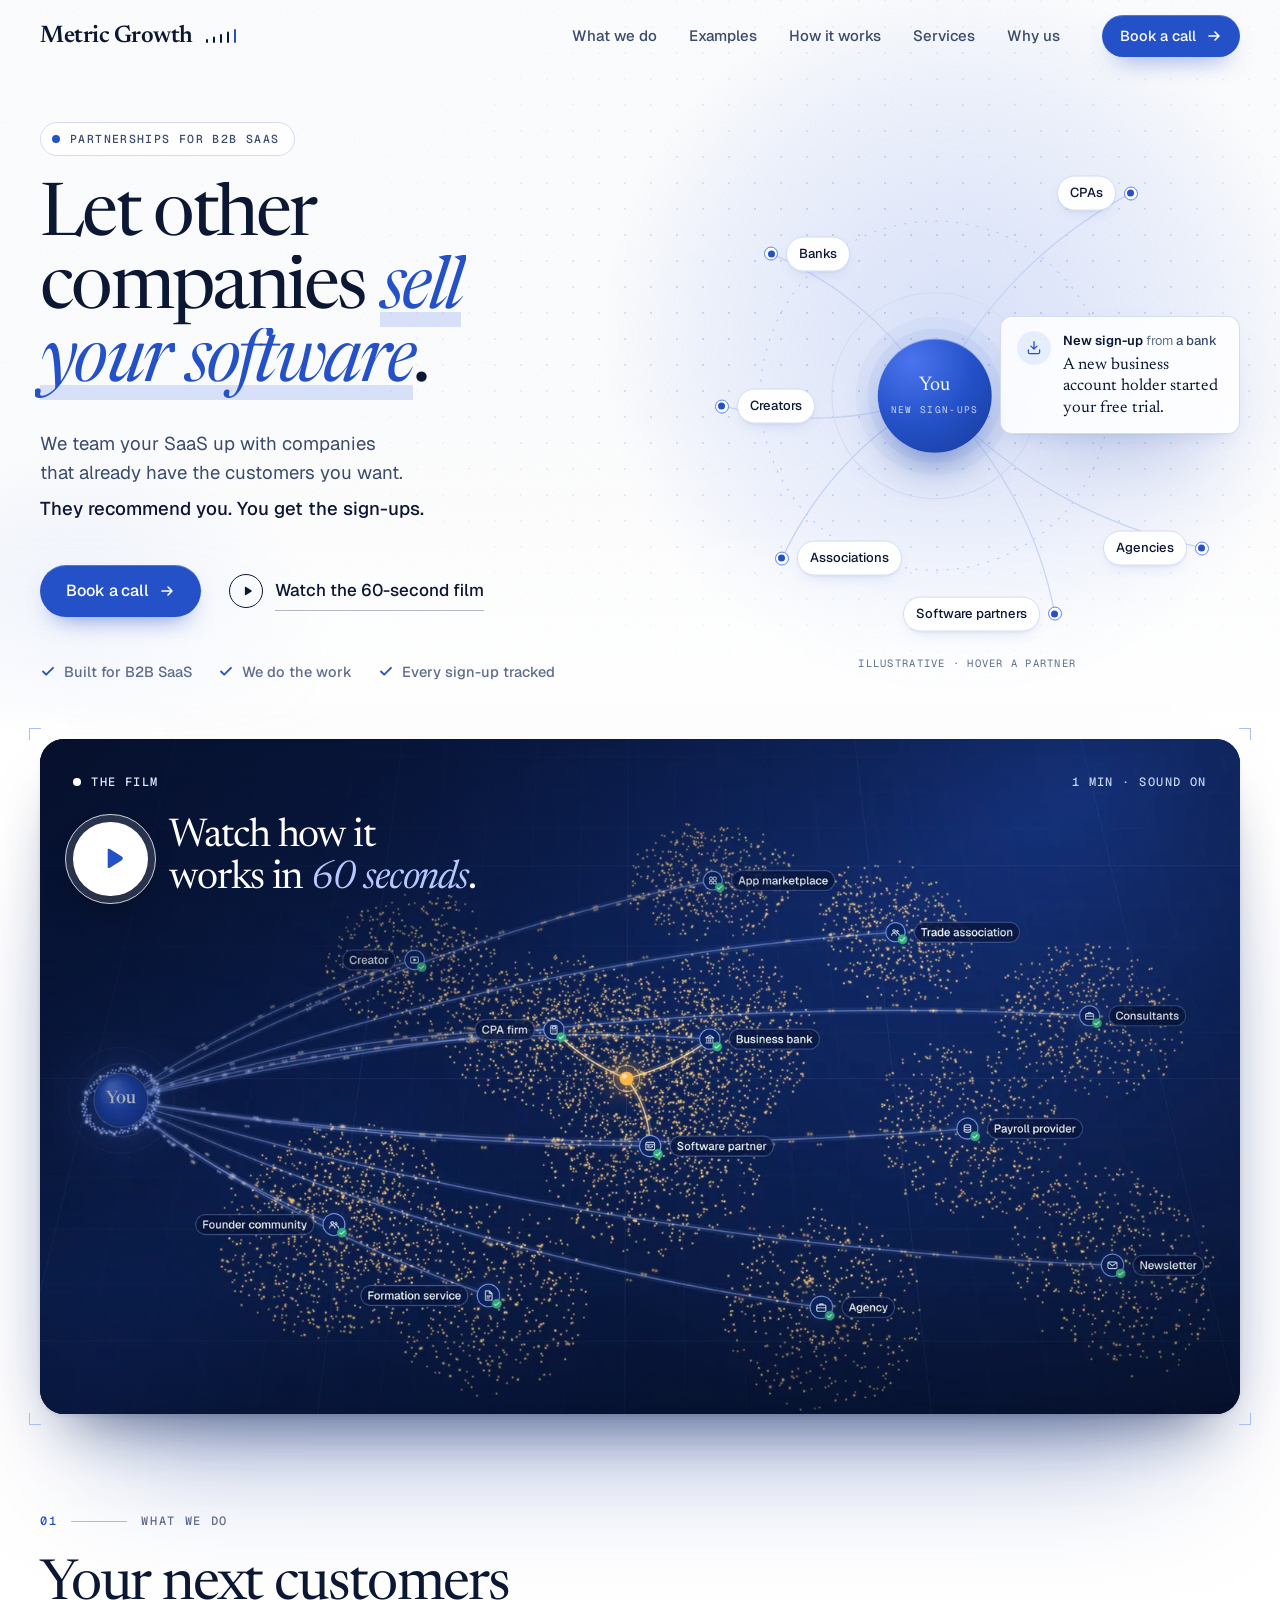
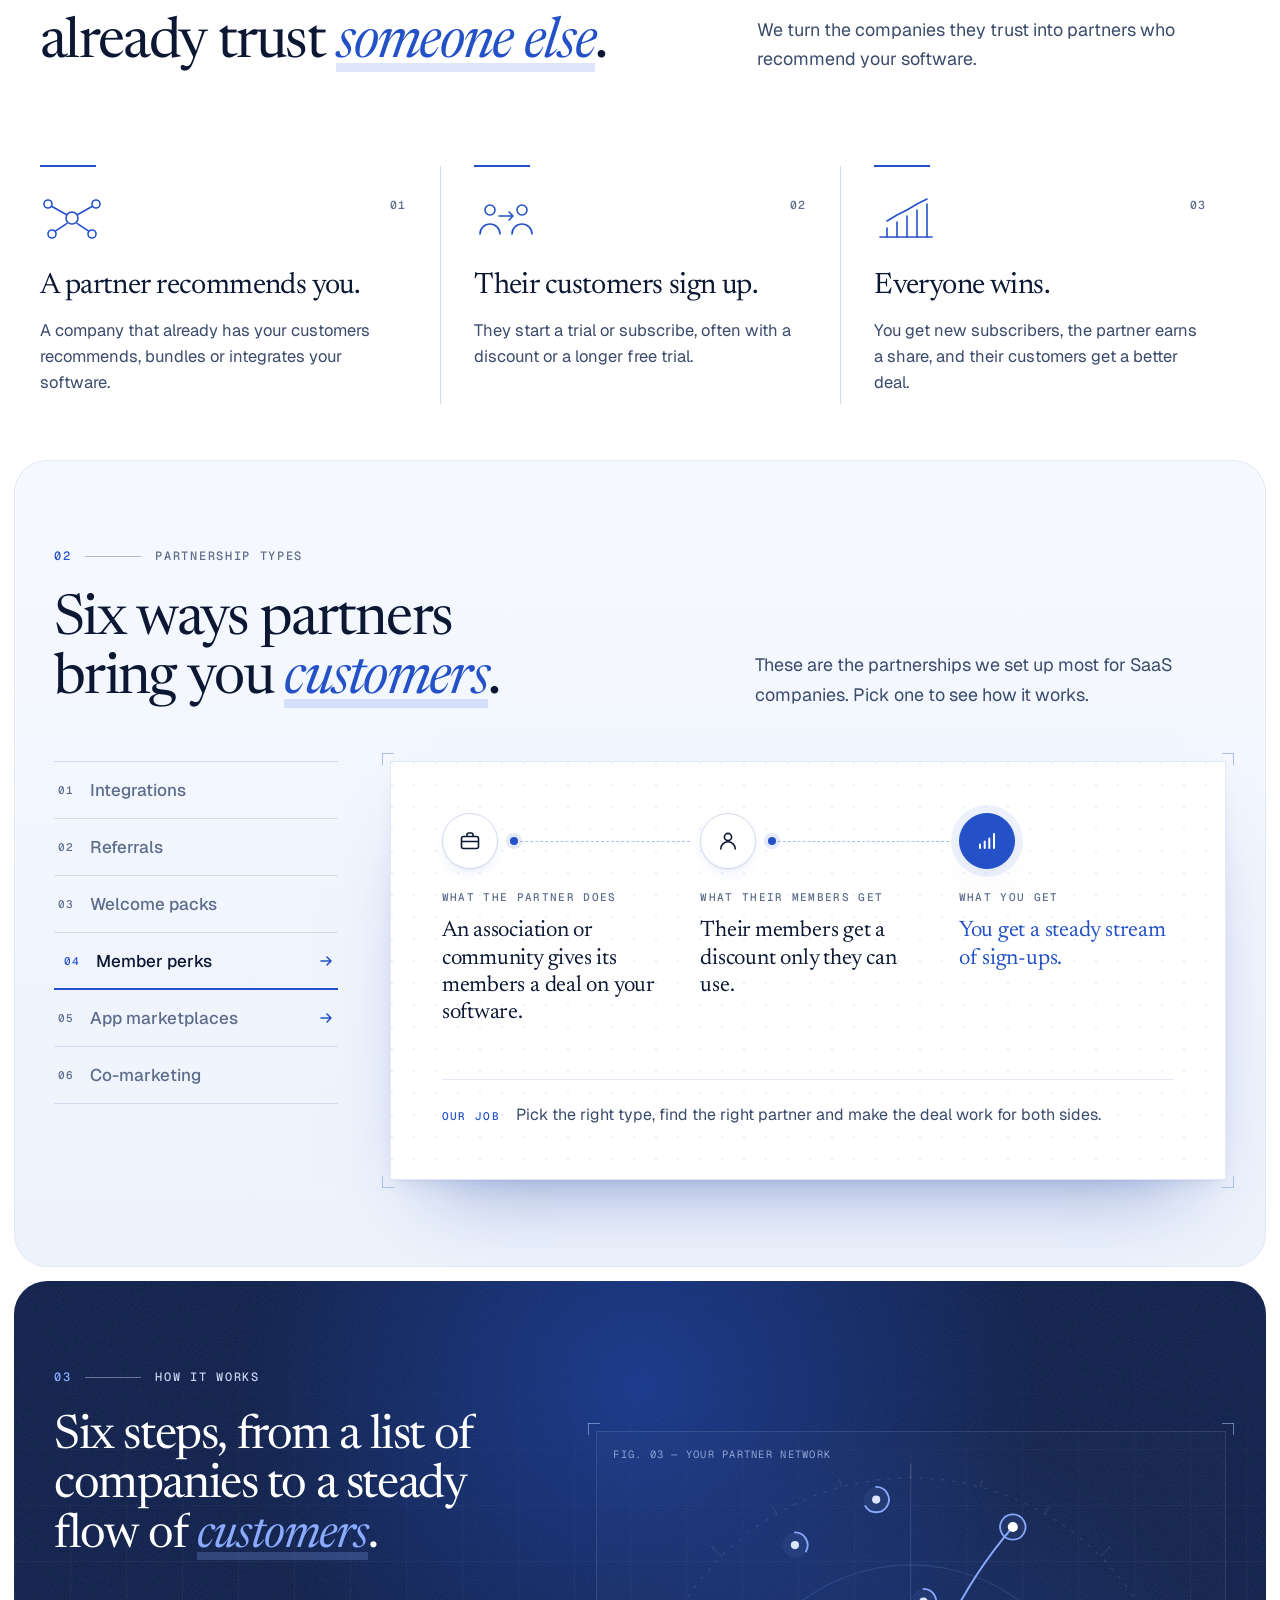
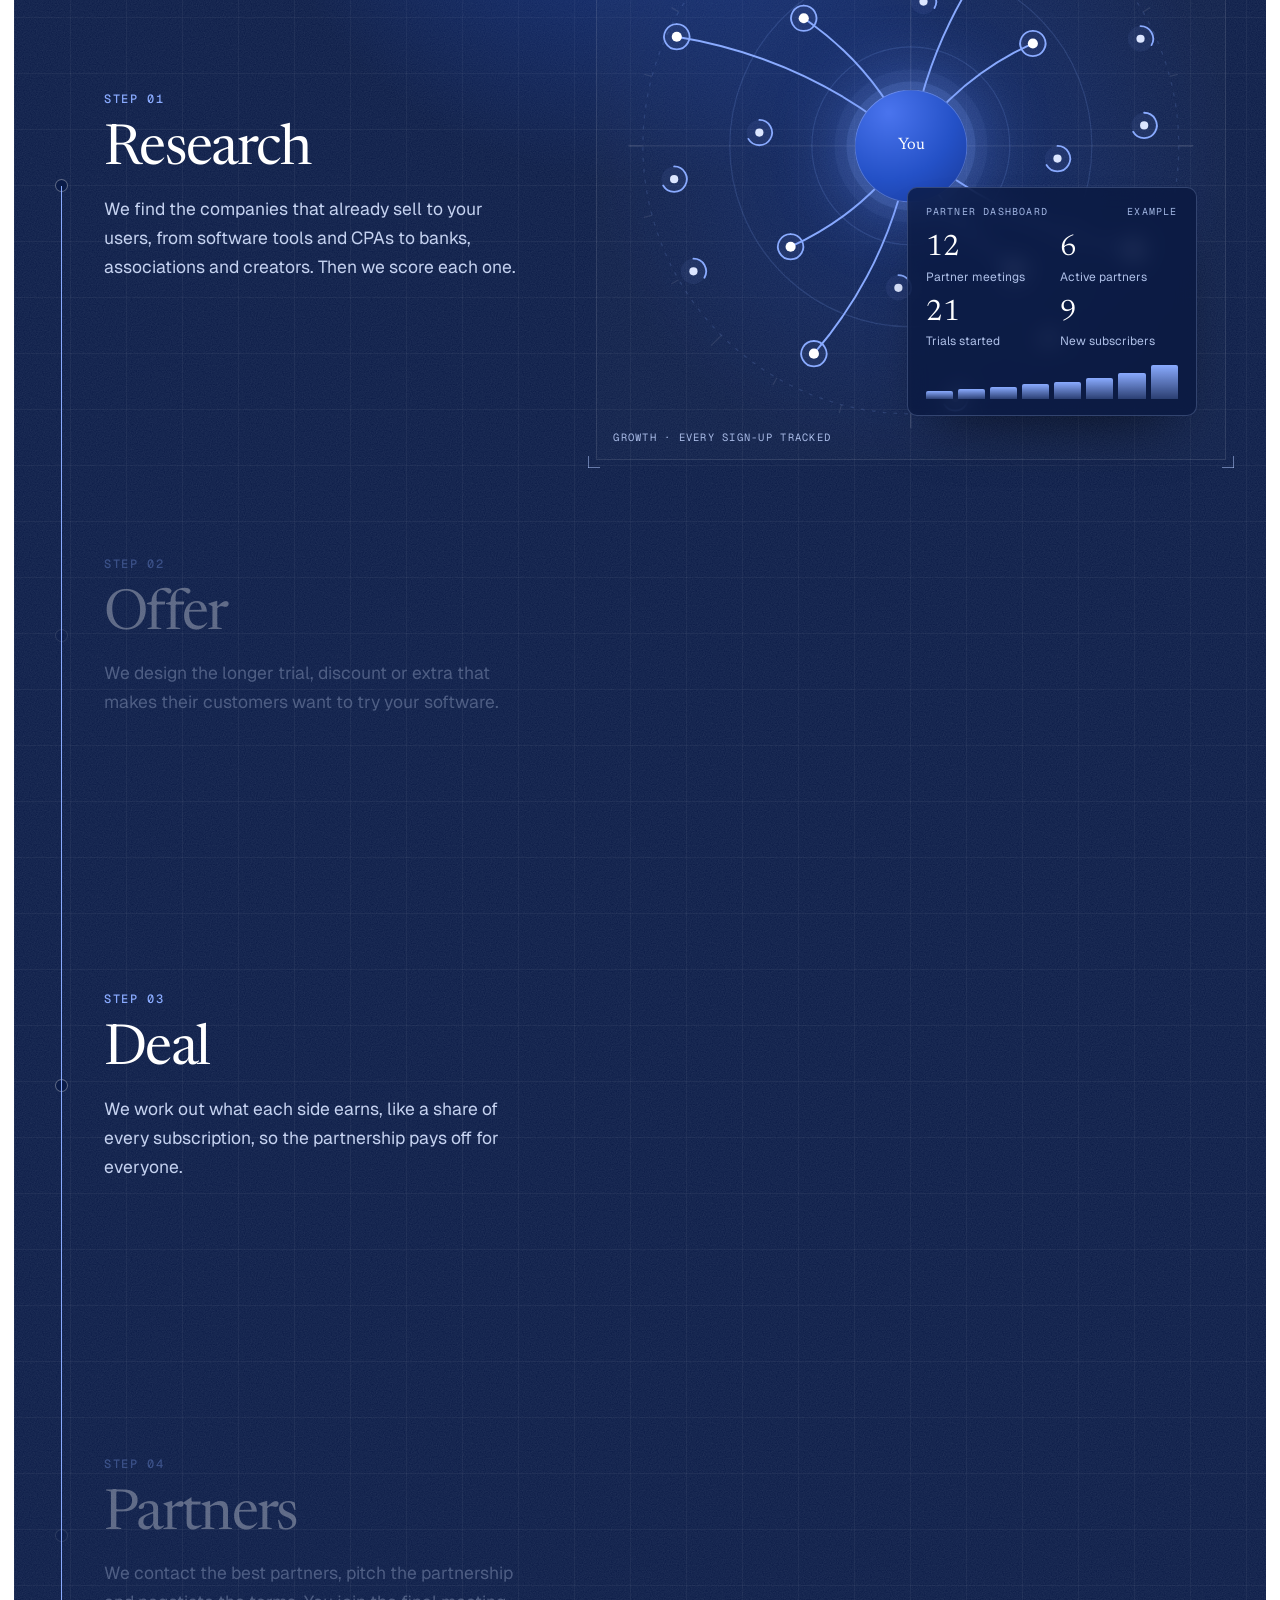
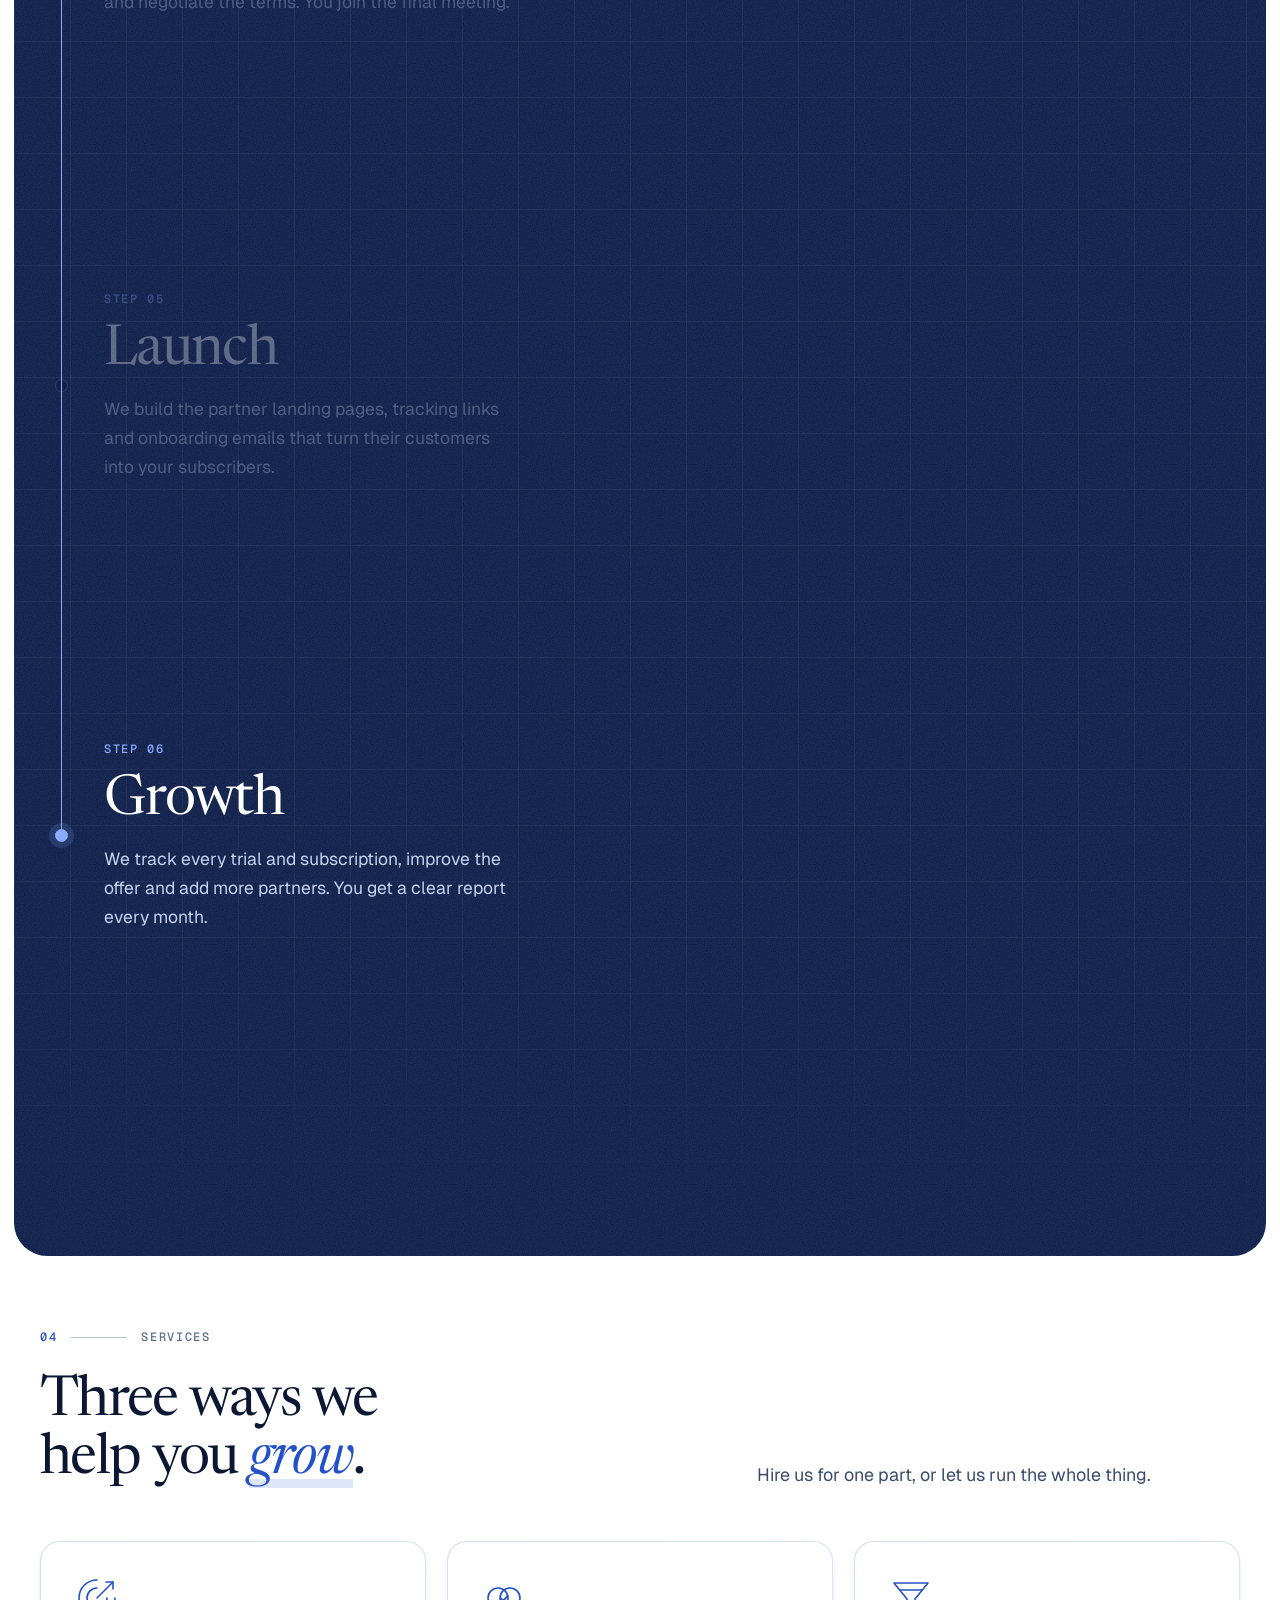
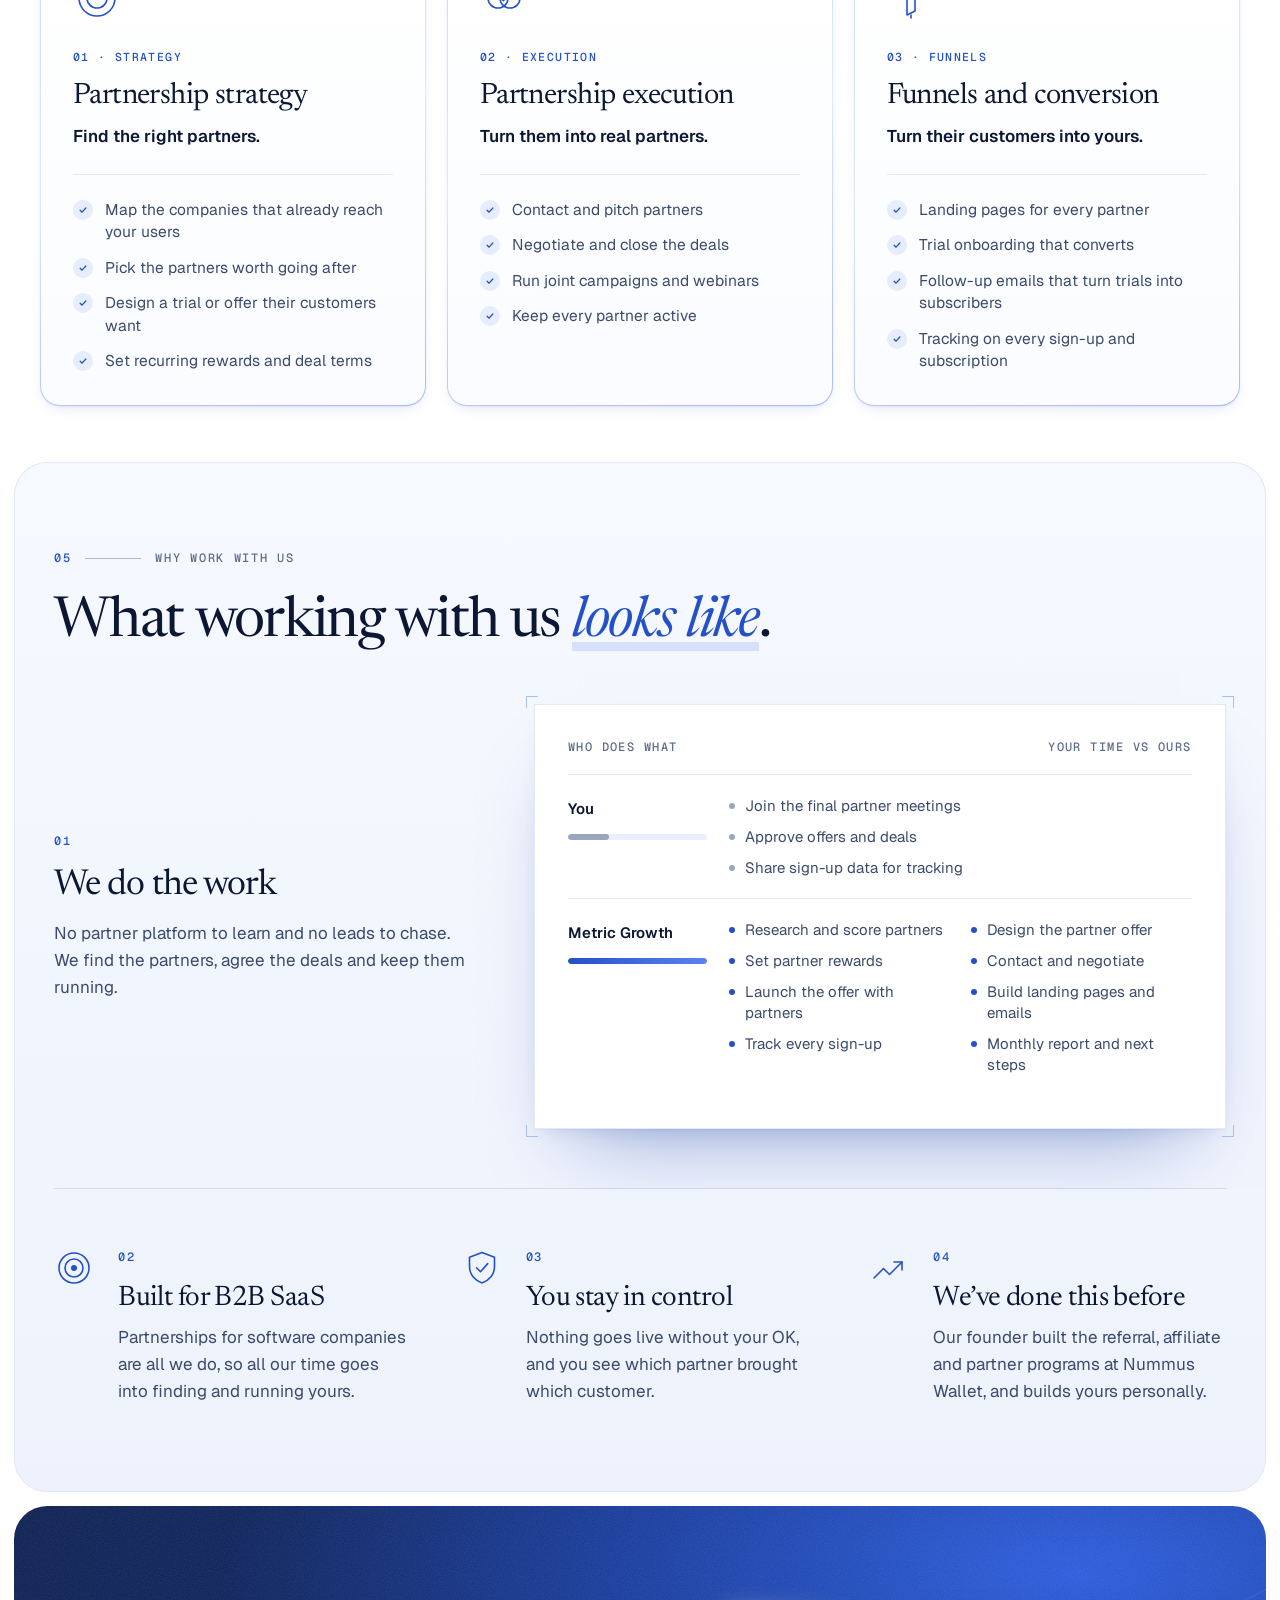
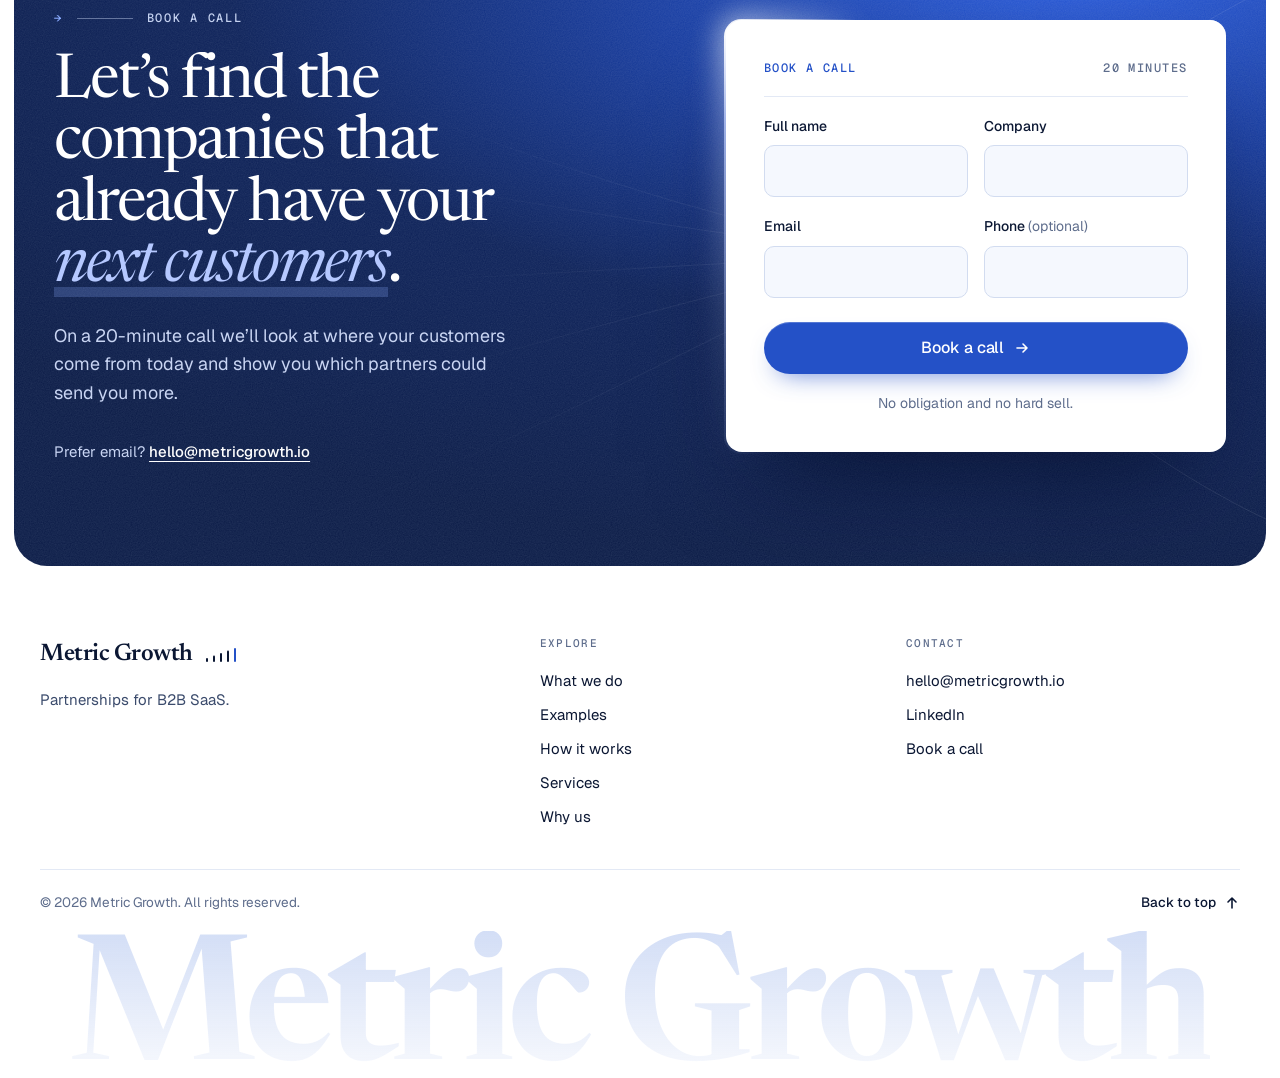
==== commit 7c63b2b0: "Serve the film as HLS so it plays in Safari and on iPhones The host does not answer byte-range reque" ====
--- a/index.html
+++ b/index.html
@@ -147,7 +147,10 @@
   <!-- ============================== THE FILM ==============================
        Poster: a clean frame of the film (the partner map), with points of light running down its
        threads to "You". Pressing play swaps it for the film itself, in place.
-       Assets come from Video production/metric-growth-film/tools/website_assets.sh -->
+       Assets come from Video production/metric-growth-film/tools/website_assets.sh
+       Two sources: the film cut into short segments (HLS), which Safari, iPhones and current Chrome
+       play natively and which needs no byte-range support from the host, then the single MP4 for
+       browsers without HLS. -->
   <section class="film-sec" id="film" aria-labelledby="film-title">
     <div class="container">
       <div class="film plate" data-film>
@@ -194,11 +197,13 @@
             <span class="film-you"></span><span class="film-you r2"></span>
           </div>
           <video class="film-video" controls playsinline preload="none" aria-label="The Metric Growth film, one minute, with sound">
+            <source src="assets/film/hls/film.m3u8" type="application/vnd.apple.mpegurl">
             <source src="assets/film/metric-growth-film.mp4" type="video/mp4">
             <track kind="captions" src="assets/film/captions.vtt" srclang="en" label="English">
           </video>
           <!-- without JavaScript: the same film as a plain player, with the still as its poster -->
           <noscript><video class="film-video" controls playsinline preload="none" poster="assets/film/poster.jpg" aria-label="The Metric Growth film, one minute, with sound">
+            <source src="assets/film/hls/film.m3u8" type="application/vnd.apple.mpegurl">
             <source src="assets/film/metric-growth-film.mp4" type="video/mp4">
             <track kind="captions" src="assets/film/captions.vtt" srclang="en" label="English">
           </video></noscript>
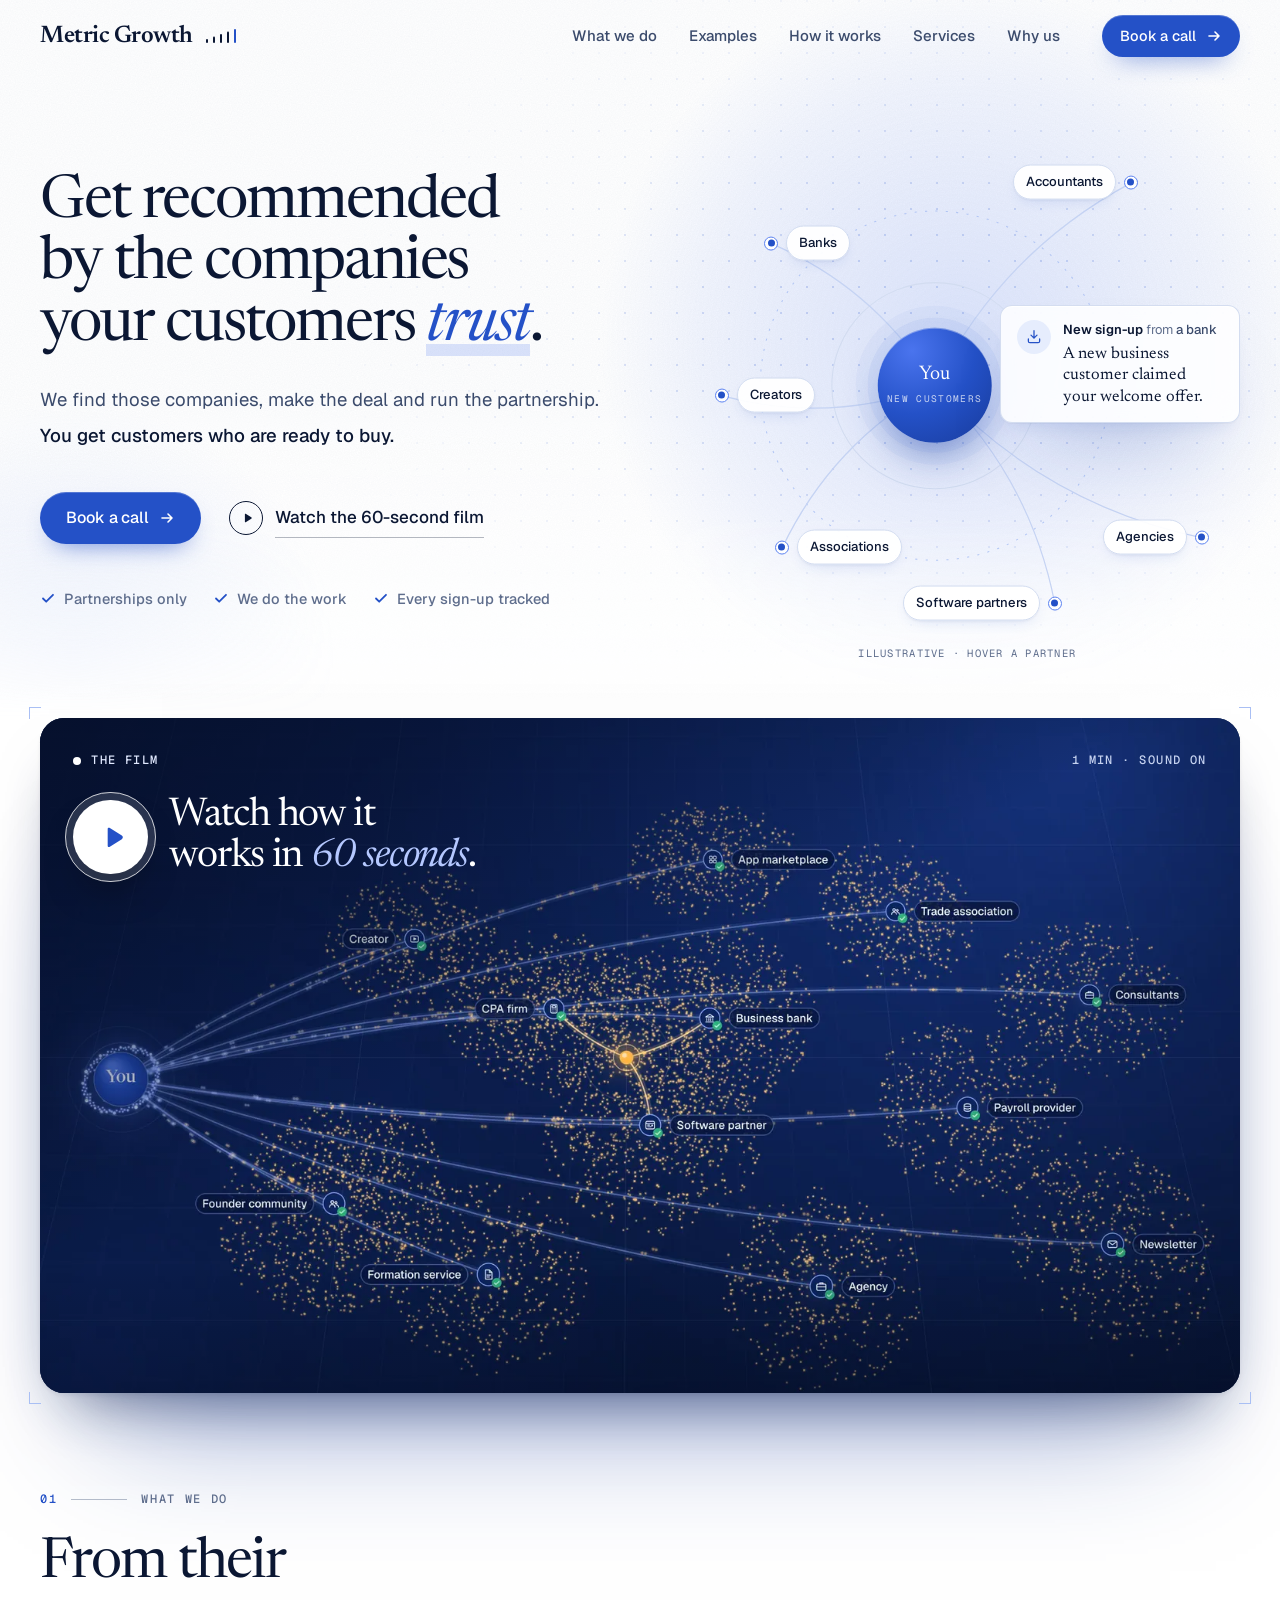
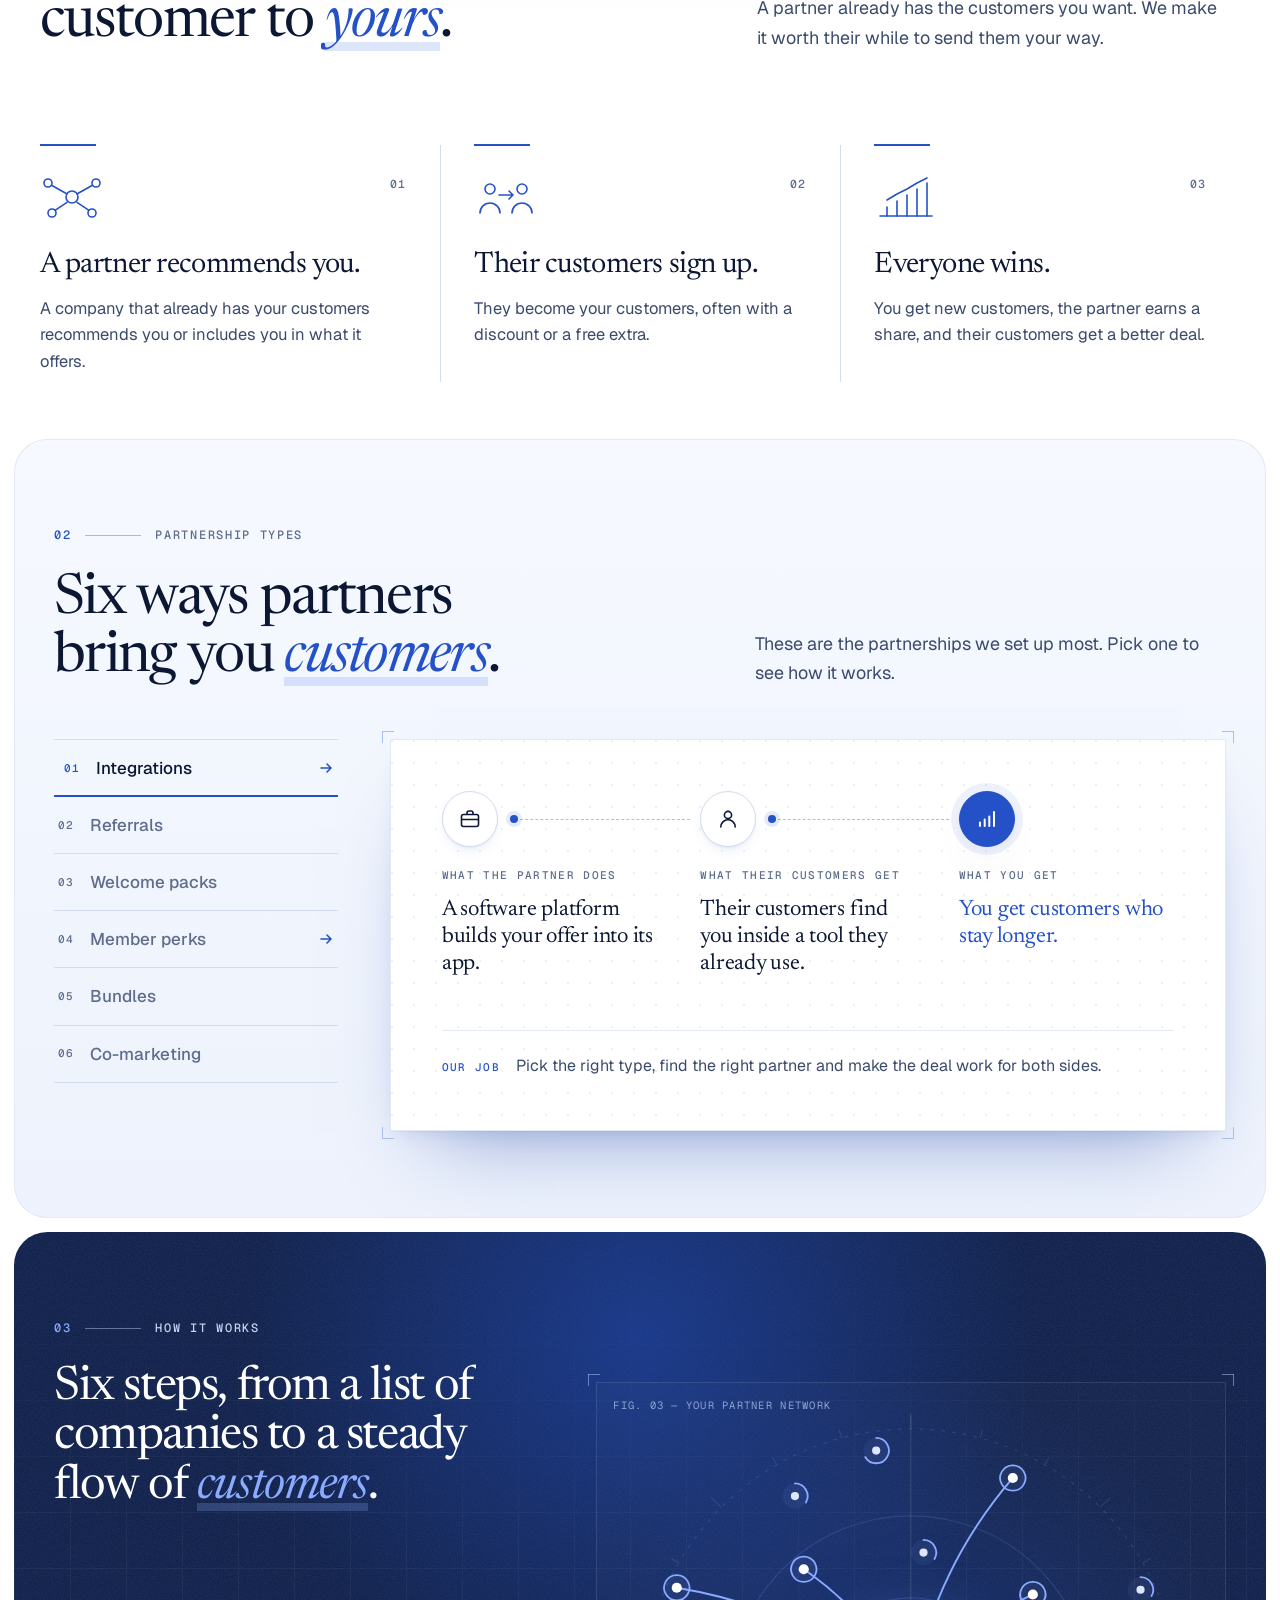
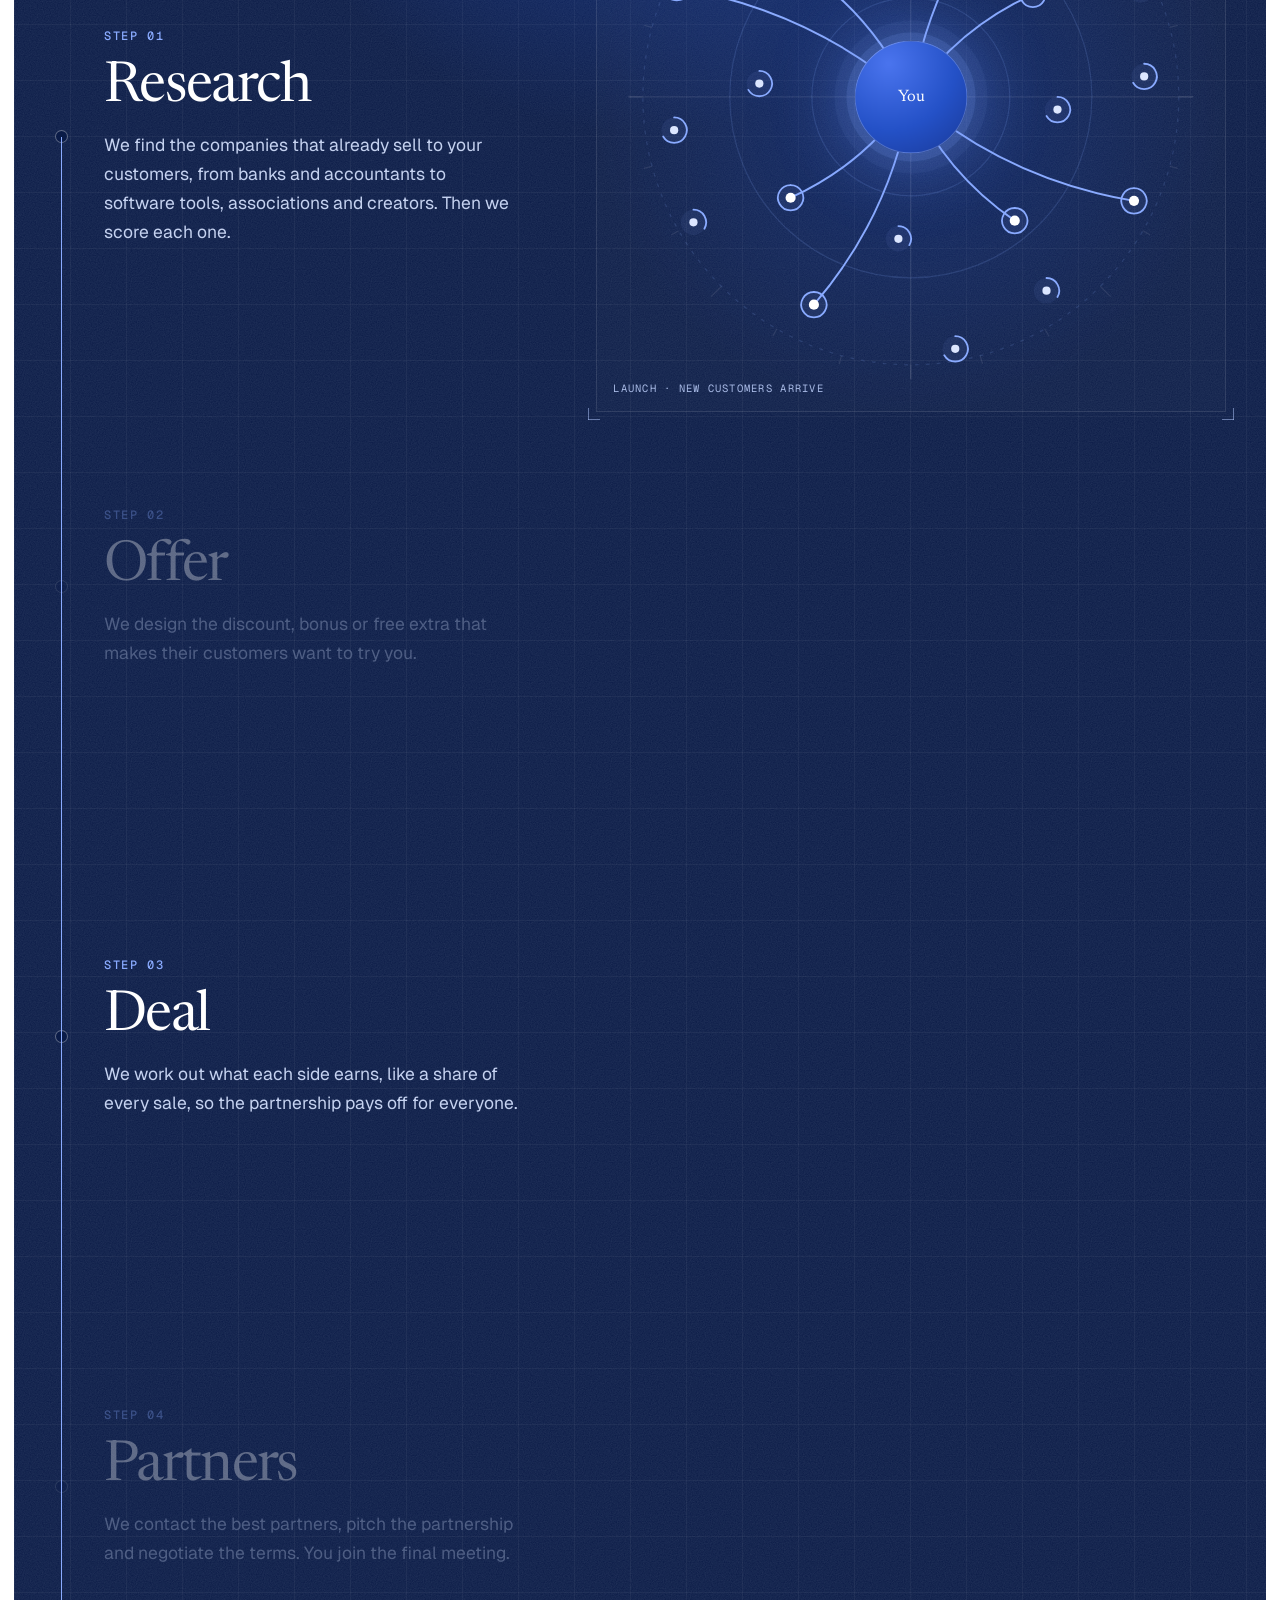
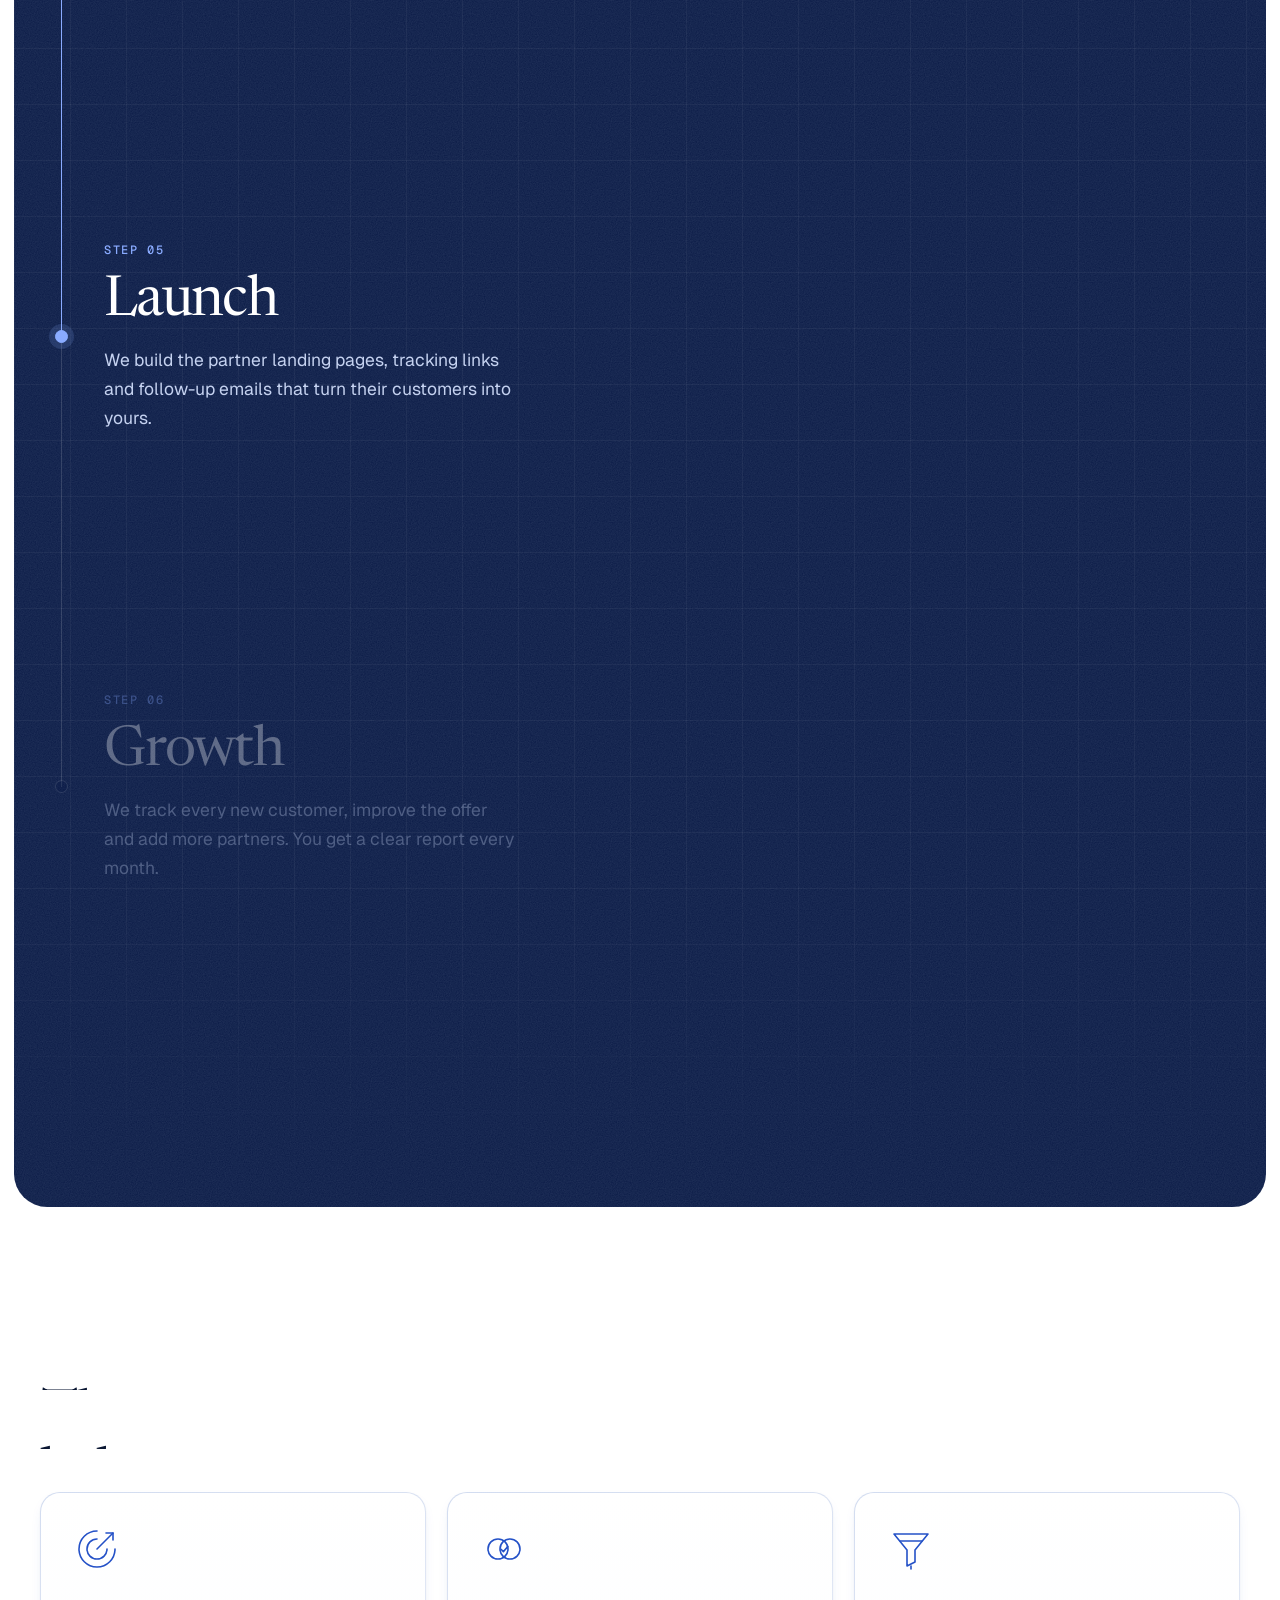
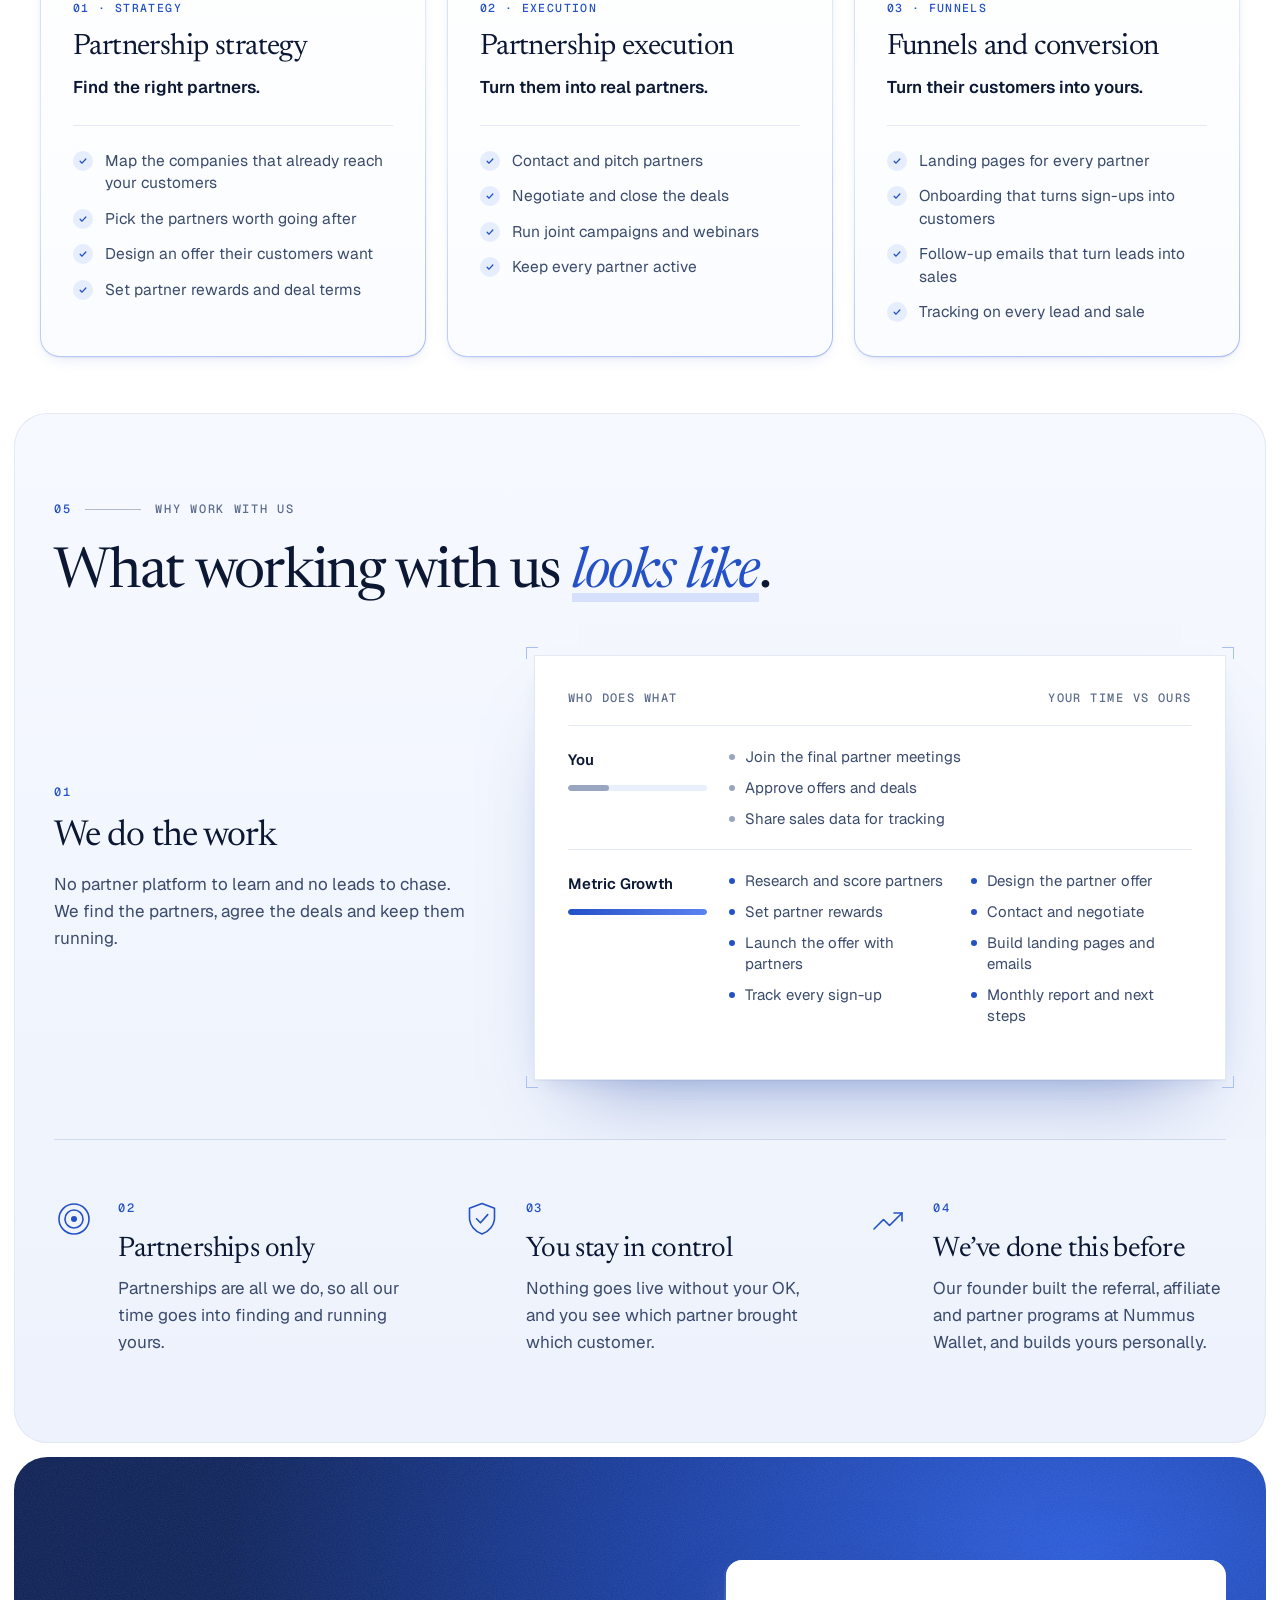
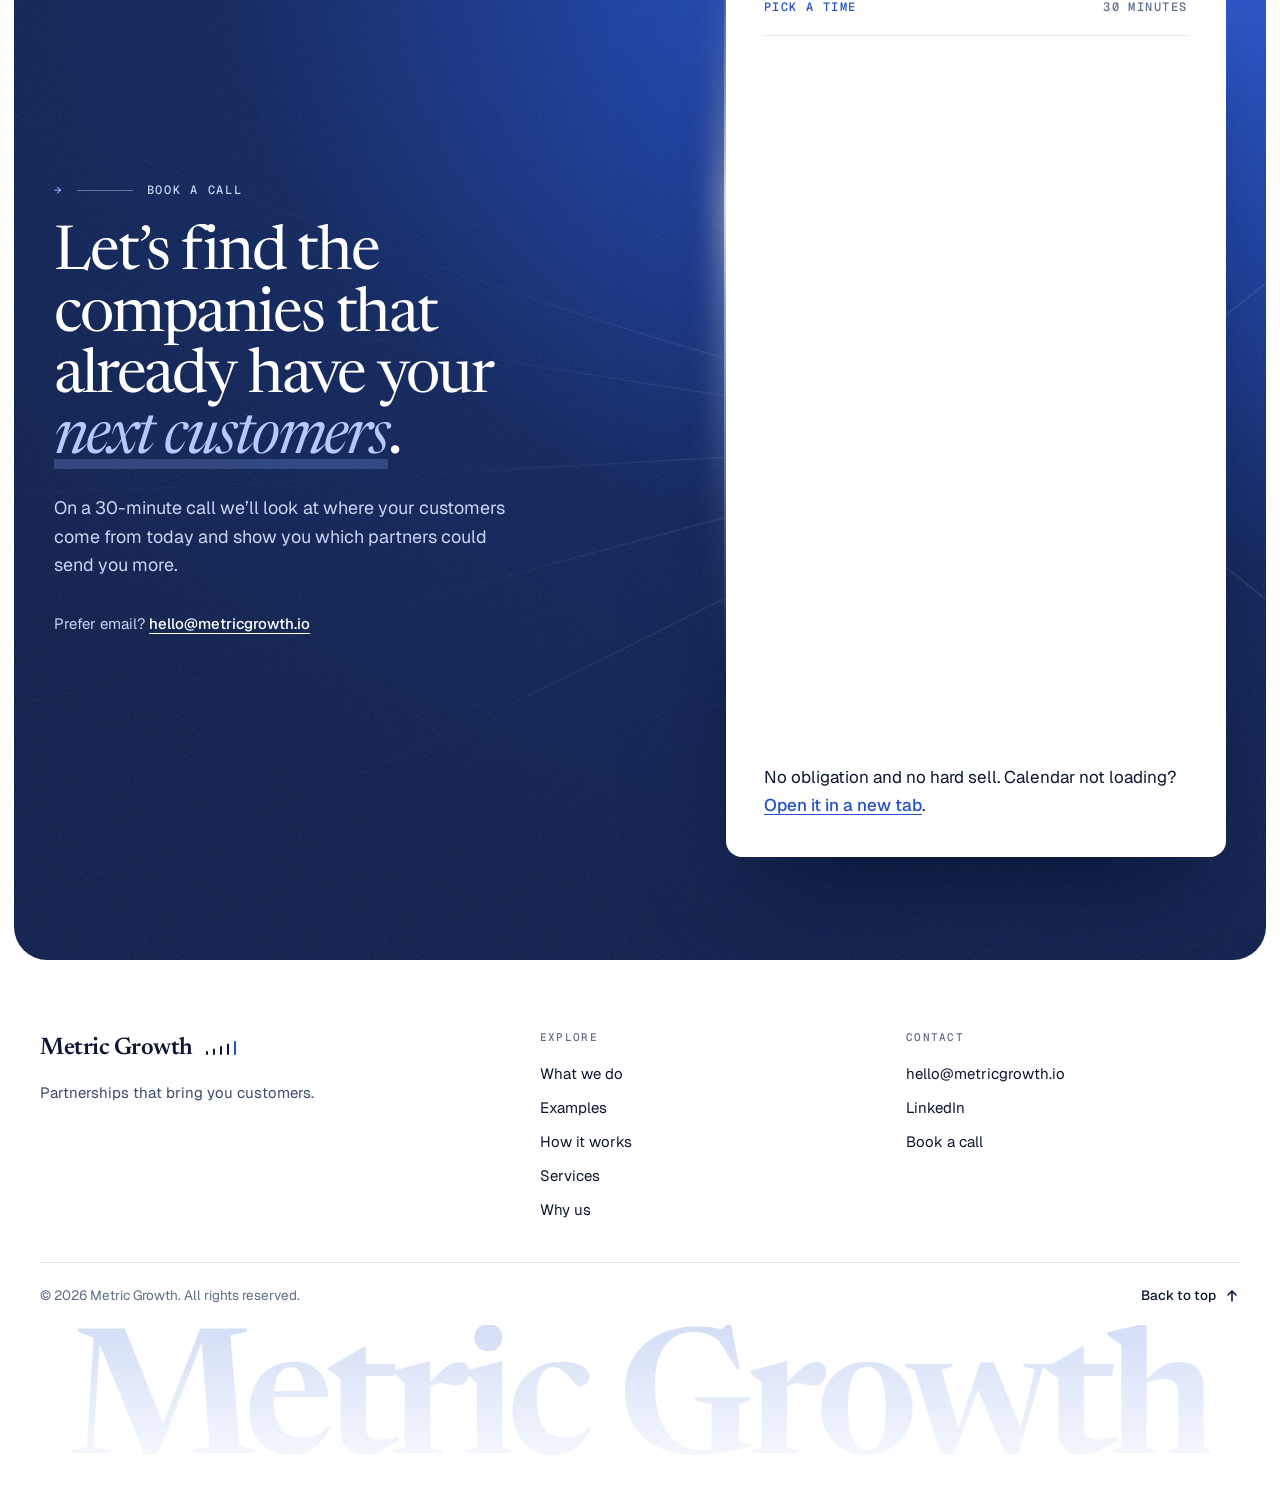
==== commit a65a2ba0: "Keep the site broad and add Calendly booking - Remove every B2B SaaS mention and software-only wordi" ====
--- a/index.html
+++ b/index.html
@@ -17,12 +17,12 @@
 
   gtag('config', 'G-VX706F2BNQ');
 </script>
-<title>Metric Growth | Partnerships for B2B SaaS</title>
-<meta name="description" content="Metric Growth builds partnerships for B2B SaaS. We team your software up with the companies your customers already trust, like other software, CPAs, banks and creators. They recommend you, you get the sign-ups.">
+<title>Metric Growth | Get recommended by the companies your customers trust</title>
+<meta name="description" content="Metric Growth teams you up with the companies your customers already trust, like banks, accountants, agencies and creators. They recommend you. You get the customers.">
 <link rel="canonical" href="https://metricgrowth.io/">
 <meta name="theme-color" content="#2451C7">
-<meta property="og:title" content="Metric Growth | Partnerships for B2B SaaS">
-<meta property="og:description" content="We team your SaaS up with companies that already have the customers you want. They recommend you. You get the sign-ups.">
+<meta property="og:title" content="Metric Growth | Get recommended by the companies your customers trust">
+<meta property="og:description" content="We find the companies your customers already trust, make the deal and run the partnership. You get customers who are ready to buy.">
 <meta property="og:type" content="website">
 <meta property="og:url" content="https://metricgrowth.io/">
 <meta property="og:site_name" content="Metric Growth">
@@ -40,7 +40,7 @@
   "name": "Metric Growth",
   "url": "https://metricgrowth.io/",
   "email": "hello@metricgrowth.io",
-  "description": "Partnership agency for B2B SaaS. We set up partnerships where other companies recommend your software to their customers."
+  "description": "Partnership agency. We set up partnerships where other companies recommend you to their customers."
 }
 </script>
 </head>
@@ -99,22 +99,21 @@
     <div class="hero-bg" aria-hidden="true"><span class="hero-aura"></span><span class="hero-aura b"></span></div>
     <div class="container hero-grid">
       <div class="hero-copy">
-        <p class="eyebrow" style="--d:0ms"><span class="live-dot" aria-hidden="true"></span>Partnerships for B2B SaaS</p>
-        <h1 class="hero-title split" id="hero-title" data-split>Let other companies <em>sell your software</em>.</h1>
-        <p class="hero-sub" style="--d:520ms">We team your SaaS up with companies that already have the customers you want. <span class="hero-punch">They recommend you. You get the sign-ups.</span></p>
+        <h1 class="hero-title split" id="hero-title" data-split>Get recommended by the companies your customers <em>trust</em>.</h1>
+        <p class="hero-sub" style="--d:520ms">We find those companies, make the deal and run the partnership. <span class="hero-punch">You get customers who are ready to buy.</span></p>
         <div class="hero-actions" style="--d:680ms">
           <a class="btn" href="#contact">Book a call <svg class="ico" aria-hidden="true"><use href="#i-arrow"/></svg></a>
           <a class="link-arrow link-film" href="#film" data-film-open><span class="link-film-dot" aria-hidden="true"><svg class="ico"><use href="#i-play"/></svg></span>Watch the 60-second film</a>
         </div>
         <ul class="hero-points" style="--d:840ms" aria-label="At a glance">
-          <li><svg class="ico" aria-hidden="true"><use href="#i-check"/></svg>Built for B2B SaaS</li>
+          <li><svg class="ico" aria-hidden="true"><use href="#i-check"/></svg>Partnerships only</li>
           <li><svg class="ico" aria-hidden="true"><use href="#i-check"/></svg>We do the work</li>
           <li><svg class="ico" aria-hidden="true"><use href="#i-check"/></svg>Every sign-up tracked</li>
         </ul>
       </div>
 
       <div class="hero-visual">
-        <div class="network" data-network role="img" aria-label="Illustration: banks, CPAs, agencies, software partners, associations and creators around your SaaS, each sending new customers to you.">
+        <div class="network" data-network role="img" aria-label="Illustration: banks, accountants, agencies, software partners, associations and creators around you, each sending new customers to you.">
           <svg class="network-svg" aria-hidden="true" focusable="false">
             <circle class="orbit" data-orbit/>
             <circle class="orbit orbit-dash" data-orbit/>
@@ -123,20 +122,20 @@
           </svg>
           <div class="firm" data-firm aria-hidden="true">
             <span class="firm-ripple"></span><span class="firm-ripple r2"></span>
-            <span class="firm-core"><span class="firm-label">You</span><span class="firm-sub">New sign-ups</span></span>
-          </div>
-          <span class="node" data-node="bank" data-side="right" style="--d:500ms" data-from="a bank" data-moment="A new business account holder started your free trial." aria-hidden="true"><span class="node-dot"></span><span class="node-label">Banks</span></span>
-          <span class="node" data-node="cowork" data-side="left" style="--d:620ms" data-from="a CPA firm" data-moment="A client signed up on their accountant’s advice." aria-hidden="true"><span class="node-dot"></span><span class="node-label">CPAs</span></span>
-          <span class="node" data-node="agency" data-side="left" style="--d:740ms" data-from="an agency" data-moment="An agency set up your software for its client." aria-hidden="true"><span class="node-dot"></span><span class="node-label">Agencies</span></span>
-          <span class="node" data-node="software" data-side="left" style="--d:860ms" data-from="a software partner" data-moment="A user found you through an integration." aria-hidden="true"><span class="node-dot"></span><span class="node-label">Software partners</span></span>
+            <span class="firm-core"><span class="firm-label">You</span><span class="firm-sub">New customers</span></span>
+          </div>
+          <span class="node" data-node="bank" data-side="right" style="--d:500ms" data-from="a bank" data-moment="A new business customer claimed your welcome offer." aria-hidden="true"><span class="node-dot"></span><span class="node-label">Banks</span></span>
+          <span class="node" data-node="cowork" data-side="left" style="--d:620ms" data-from="an accountant" data-moment="A client signed up on their accountant’s advice." aria-hidden="true"><span class="node-dot"></span><span class="node-label">Accountants</span></span>
+          <span class="node" data-node="agency" data-side="left" style="--d:740ms" data-from="an agency" data-moment="A client got you as part of their agency package." aria-hidden="true"><span class="node-dot"></span><span class="node-label">Agencies</span></span>
+          <span class="node" data-node="software" data-side="left" style="--d:860ms" data-from="a software partner" data-moment="A user found your offer inside their app." aria-hidden="true"><span class="node-dot"></span><span class="node-label">Software partners</span></span>
           <span class="node" data-node="assoc" data-side="right" style="--d:980ms" data-from="an association" data-moment="A member claimed their member discount." aria-hidden="true"><span class="node-dot"></span><span class="node-label">Associations</span></span>
-          <span class="node" data-node="community" data-side="right" style="--d:1100ms" data-from="a creator" data-moment="A viewer started a trial after a YouTube review." aria-hidden="true"><span class="node-dot"></span><span class="node-label">Creators</span></span>
+          <span class="node" data-node="community" data-side="right" style="--d:1100ms" data-from="a creator" data-moment="A viewer signed up after a YouTube review." aria-hidden="true"><span class="node-dot"></span><span class="node-label">Creators</span></span>
         </div>
         <div class="toast" data-toast aria-hidden="true">
           <span class="toast-icon"><svg aria-hidden="true"><use href="#i-in"/></svg></span>
           <span class="toast-body">
             <span class="toast-title">New sign-up <span class="toast-from">from <b data-toast-from>a bank</b></span></span>
-            <span class="toast-text" data-toast-text>A new business account holder started your free trial.</span>
+            <span class="toast-text" data-toast-text>A new business customer claimed your welcome offer.</span>
           </span>
         </div>
         <p class="visual-note" aria-hidden="true"><span class="hint-hover">Illustrative · hover a partner</span><span class="hint-touch">Illustrative · tap a partner</span></p>
@@ -230,8 +229,8 @@
     <div class="container">
       <div class="sec-label" data-reveal><span class="num">01</span><span class="rule"></span><span>What we do</span></div>
       <div class="sec-head-split">
-        <h2 class="sec-title split" id="what-title" data-reveal data-split style="--d:80ms">Your next customers already trust <em>someone else</em>.</h2>
-        <p class="sec-intro" data-reveal style="--d:160ms">We turn the companies they trust into partners who recommend your software.</p>
+        <h2 class="sec-title split" id="what-title" data-reveal data-split style="--d:80ms">From their customer to <em>yours</em>.</h2>
+        <p class="sec-intro" data-reveal style="--d:160ms">A partner already has the customers you want. We make it worth their while to send them your way.</p>
       </div>
 
       <div class="services">
@@ -248,7 +247,7 @@
               <path pathLength="1" d="M15 37.4l12-8M49 37.4l-12-8"/>
             </svg>
             <h3>A partner recommends you.</h3>
-            <p>A company that already has your customers recommends, bundles or integrates your software.</p>
+            <p>A company that already has your customers recommends you or includes you in what it offers.</p>
           </article>
           <article class="service" data-reveal style="--d:120ms">
             <svg class="glyph" viewBox="0 0 64 48" aria-hidden="true">
@@ -259,7 +258,7 @@
               <path pathLength="1" d="M25 22h14M35 18l4 4-4 4"/>
             </svg>
             <h3>Their customers sign up.</h3>
-            <p>They start a trial or subscribe, often with a discount or a longer free trial.</p>
+            <p>They become your customers, often with a discount or a free extra.</p>
           </article>
           <article class="service" data-reveal style="--d:240ms">
             <svg class="glyph" viewBox="0 0 64 48" aria-hidden="true">
@@ -272,7 +271,7 @@
               <path pathLength="1" d="M13 27l10-6 10-5 10-6 10-5"/>
             </svg>
             <h3>Everyone wins.</h3>
-            <p>You get new subscribers, the partner earns a share, and their customers get a better deal.</p>
+            <p>You get new customers, the partner earns a share, and their customers get a better deal.</p>
           </article>
         </div>
       </div>
@@ -285,7 +284,7 @@
       <div class="sec-label" data-reveal><span class="num">02</span><span class="rule"></span><span>Partnership types</span></div>
       <div class="sec-head-split">
         <h2 class="sec-title split" id="examples-title" data-reveal data-split style="--d:80ms">Six ways partners bring you <em>customers</em>.</h2>
-        <p class="sec-intro" data-reveal style="--d:160ms">These are the partnerships we set up most for SaaS companies. Pick one to see how it works.</p>
+        <p class="sec-intro" data-reveal style="--d:160ms">These are the partnerships we set up most. Pick one to see how it works.</p>
       </div>
 
       <div class="moments" data-moments data-reveal>
@@ -294,51 +293,51 @@
           <button class="moment-tab" type="button" role="tab" id="tab-referral" aria-controls="panel-referral" aria-selected="false" tabindex="-1"><span class="tab-num">02</span>Referrals<svg class="ico tab-arrow" aria-hidden="true"><use href="#i-arrow"/></svg></button>
           <button class="moment-tab" type="button" role="tab" id="tab-welcome" aria-controls="panel-welcome" aria-selected="false" tabindex="-1"><span class="tab-num">03</span>Welcome packs<svg class="ico tab-arrow" aria-hidden="true"><use href="#i-arrow"/></svg></button>
           <button class="moment-tab" type="button" role="tab" id="tab-perk" aria-controls="panel-perk" aria-selected="false" tabindex="-1"><span class="tab-num">04</span>Member perks<svg class="ico tab-arrow" aria-hidden="true"><use href="#i-arrow"/></svg></button>
-          <button class="moment-tab" type="button" role="tab" id="tab-marketplace" aria-controls="panel-marketplace" aria-selected="false" tabindex="-1"><span class="tab-num">05</span>App marketplaces<svg class="ico tab-arrow" aria-hidden="true"><use href="#i-arrow"/></svg></button>
+          <button class="moment-tab" type="button" role="tab" id="tab-marketplace" aria-controls="panel-marketplace" aria-selected="false" tabindex="-1"><span class="tab-num">05</span>Bundles<svg class="ico tab-arrow" aria-hidden="true"><use href="#i-arrow"/></svg></button>
           <button class="moment-tab" type="button" role="tab" id="tab-comarketing" aria-controls="panel-comarketing" aria-selected="false" tabindex="-1"><span class="tab-num">06</span>Co-marketing<svg class="ico tab-arrow" aria-hidden="true"><use href="#i-arrow"/></svg></button>
         </div>
 
         <div class="moments-panels plate">
           <div class="moment-panel" role="tabpanel" id="panel-integration" aria-labelledby="tab-integration" tabindex="0">
             <ol class="journey">
-              <li class="station"><span class="st-icon"><svg aria-hidden="true"><use href="#i-case"/></svg></span><span class="st-kicker">What the partner does</span><p class="st-text">A software company connects your product to its own.</p></li>
+              <li class="station"><span class="st-icon"><svg aria-hidden="true"><use href="#i-case"/></svg></span><span class="st-kicker">What the partner does</span><p class="st-text">A software platform builds your offer into its app.</p></li>
               <li class="station"><span class="st-icon"><svg aria-hidden="true"><use href="#i-person"/></svg></span><span class="st-kicker">What their customers get</span><p class="st-text">Their customers find you inside a tool they already use.</p></li>
               <li class="station st-firm"><span class="st-icon"><svg aria-hidden="true"><use href="#i-firm"/></svg></span><span class="st-kicker">What you get</span><p class="st-text">You get customers who stay longer.</p></li>
             </ol>
           </div>
           <div class="moment-panel" role="tabpanel" id="panel-referral" aria-labelledby="tab-referral" tabindex="0" hidden>
             <ol class="journey">
-              <li class="station"><span class="st-icon"><svg aria-hidden="true"><use href="#i-case"/></svg></span><span class="st-kicker">What the partner does</span><p class="st-text">A CPA, consultant or agency recommends your software to clients.</p></li>
-              <li class="station"><span class="st-icon"><svg aria-hidden="true"><use href="#i-person"/></svg></span><span class="st-kicker">What their clients get</span><p class="st-text">Their clients get a tool someone they trust has vetted.</p></li>
+              <li class="station"><span class="st-icon"><svg aria-hidden="true"><use href="#i-case"/></svg></span><span class="st-kicker">What the partner does</span><p class="st-text">An accountant, consultant or agency recommends you to its clients.</p></li>
+              <li class="station"><span class="st-icon"><svg aria-hidden="true"><use href="#i-person"/></svg></span><span class="st-kicker">What their clients get</span><p class="st-text">Their clients get a provider someone they trust has vetted.</p></li>
               <li class="station st-firm"><span class="st-icon"><svg aria-hidden="true"><use href="#i-firm"/></svg></span><span class="st-kicker">What you get</span><p class="st-text">You get customers who are ready to buy.</p></li>
             </ol>
           </div>
           <div class="moment-panel" role="tabpanel" id="panel-welcome" aria-labelledby="tab-welcome" tabindex="0" hidden>
             <ol class="journey">
-              <li class="station"><span class="st-icon"><svg aria-hidden="true"><use href="#i-case"/></svg></span><span class="st-kicker">What the partner does</span><p class="st-text">A bank or formation service adds your software to its welcome pack.</p></li>
+              <li class="station"><span class="st-icon"><svg aria-hidden="true"><use href="#i-case"/></svg></span><span class="st-kicker">What the partner does</span><p class="st-text">A bank or formation service adds your offer to its welcome pack.</p></li>
               <li class="station"><span class="st-icon"><svg aria-hidden="true"><use href="#i-person"/></svg></span><span class="st-kicker">What their customers get</span><p class="st-text">New businesses get a free extra when they sign up.</p></li>
               <li class="station st-firm"><span class="st-icon"><svg aria-hidden="true"><use href="#i-firm"/></svg></span><span class="st-kicker">What you get</span><p class="st-text">You get customers from their first day in business.</p></li>
             </ol>
           </div>
           <div class="moment-panel" role="tabpanel" id="panel-perk" aria-labelledby="tab-perk" tabindex="0" hidden>
             <ol class="journey">
-              <li class="station"><span class="st-icon"><svg aria-hidden="true"><use href="#i-case"/></svg></span><span class="st-kicker">What the partner does</span><p class="st-text">An association or community gives its members a deal on your software.</p></li>
+              <li class="station"><span class="st-icon"><svg aria-hidden="true"><use href="#i-case"/></svg></span><span class="st-kicker">What the partner does</span><p class="st-text">An association or community gives its members a deal with you.</p></li>
               <li class="station"><span class="st-icon"><svg aria-hidden="true"><use href="#i-person"/></svg></span><span class="st-kicker">What their members get</span><p class="st-text">Their members get a discount only they can use.</p></li>
               <li class="station st-firm"><span class="st-icon"><svg aria-hidden="true"><use href="#i-firm"/></svg></span><span class="st-kicker">What you get</span><p class="st-text">You get a steady stream of sign-ups.</p></li>
             </ol>
           </div>
           <div class="moment-panel" role="tabpanel" id="panel-marketplace" aria-labelledby="tab-marketplace" tabindex="0" hidden>
             <ol class="journey">
-              <li class="station"><span class="st-icon"><svg aria-hidden="true"><use href="#i-case"/></svg></span><span class="st-kicker">What the partner does</span><p class="st-text">A platform lists your software in its app marketplace.</p></li>
-              <li class="station"><span class="st-icon"><svg aria-hidden="true"><use href="#i-person"/></svg></span><span class="st-kicker">What their users get</span><p class="st-text">Their users can add you in a few clicks.</p></li>
-              <li class="station st-firm"><span class="st-icon"><svg aria-hidden="true"><use href="#i-firm"/></svg></span><span class="st-kicker">What you get</span><p class="st-text">You get found by buyers who are already looking.</p></li>
+              <li class="station"><span class="st-icon"><svg aria-hidden="true"><use href="#i-case"/></svg></span><span class="st-kicker">What the partner does</span><p class="st-text">An agency or supplier includes your product in its package.</p></li>
+              <li class="station"><span class="st-icon"><svg aria-hidden="true"><use href="#i-person"/></svg></span><span class="st-kicker">What their clients get</span><p class="st-text">Their clients get more for the same price.</p></li>
+              <li class="station st-firm"><span class="st-icon"><svg aria-hidden="true"><use href="#i-firm"/></svg></span><span class="st-kicker">What you get</span><p class="st-text">You get a sale with every package.</p></li>
             </ol>
           </div>
           <div class="moment-panel" role="tabpanel" id="panel-comarketing" aria-labelledby="tab-comarketing" tabindex="0" hidden>
             <ol class="journey">
               <li class="station"><span class="st-icon"><svg aria-hidden="true"><use href="#i-case"/></svg></span><span class="st-kicker">What the partner does</span><p class="st-text">A partner runs a webinar or guide together with you.</p></li>
               <li class="station"><span class="st-icon"><svg aria-hidden="true"><use href="#i-person"/></svg></span><span class="st-kicker">What their audience gets</span><p class="st-text">Their audience gets useful advice from both of you.</p></li>
-              <li class="station st-firm"><span class="st-icon"><svg aria-hidden="true"><use href="#i-firm"/></svg></span><span class="st-kicker">What you get</span><p class="st-text">You get new trials from their audience.</p></li>
+              <li class="station st-firm"><span class="st-icon"><svg aria-hidden="true"><use href="#i-firm"/></svg></span><span class="st-kicker">What you get</span><p class="st-text">You get new leads from their audience.</p></li>
             </ol>
           </div>
           <p class="moments-foot"><span class="mono">Our job</span><span>Pick the right type, find the right partner and make the deal work for both sides.</span></p>
@@ -368,20 +367,20 @@
                   <span data-cap="2">Offer · a reason to try you</span>
                   <span data-cap="3">Deal · what each side gets</span>
                   <span data-cap="4">Partners · meetings booked</span>
-                  <span data-cap="5">Launch · trials start</span>
-                  <span data-cap="6">Growth · every sign-up tracked</span>
+                  <span data-cap="5">Launch · new customers arrive</span>
+                  <span data-cap="6">Growth · every customer tracked</span>
                 </div>
                 <div class="bp-card" data-card="offer">
                   <div class="bp-dash-head"><span>Partner offer</span><span>Example</span></div>
-                  <p class="bp-card-big">3 months free</p>
-                  <p class="bp-card-text">of your software, for the partner’s customers</p>
+                  <p class="bp-card-big">20% off</p>
+                  <p class="bp-card-text">the first order, for the partner’s customers</p>
                 </div>
                 <div class="bp-card" data-card="deal">
                   <div class="bp-dash-head"><span>The deal</span><span>Example</span></div>
                   <ul class="bp-deal">
-                    <li><span>Customer</span><b>Gets 3 months free</b></li>
-                    <li><span>Partner</span><b>Earns a recurring share</b></li>
-                    <li><span>You</span><b>Get a new subscriber</b></li>
+                    <li><span>Customer</span><b>Gets 20% off</b></li>
+                    <li><span>Partner</span><b>Earns a share of each sale</b></li>
+                    <li><span>You</span><b>Get a new customer</b></li>
                   </ul>
                 </div>
                 <div class="bp-dash">
@@ -389,13 +388,13 @@
                   <div class="bp-metrics">
                     <div class="bp-metric"><b data-count="12">12</b><span>Partner meetings</span></div>
                     <div class="bp-metric"><b data-count="6">6</b><span>Active partners</span></div>
-                    <div class="bp-metric"><b data-count="21">21</b><span>Trials started</span></div>
-                    <div class="bp-metric"><b data-count="9">9</b><span>New subscribers</span></div>
+                    <div class="bp-metric"><b data-count="21">21</b><span>Offers used</span></div>
+                    <div class="bp-metric"><b data-count="9">9</b><span>New customers</span></div>
                   </div>
                   <div class="bp-bars"><i style="--h:24%;--i:0"></i><i style="--h:30%;--i:1"></i><i style="--h:38%;--i:2"></i><i style="--h:46%;--i:3"></i><i style="--h:52%;--i:4"></i><i style="--h:64%;--i:5"></i><i style="--h:78%;--i:6"></i><i style="--h:100%;--i:7"></i></div>
                 </div>
               </div>
-              <figcaption class="sr-only">Diagram of the six steps: partners are researched and scored, the best ones get an offer and a deal, partners are signed, the offer goes live and trials start, and every sign-up is tracked in a dashboard.</figcaption>
+              <figcaption class="sr-only">Diagram of the six steps: partners are researched and scored, the best ones get an offer and a deal, partners are signed, the offer goes live and new customers arrive, and every new customer is tracked in a dashboard.</figcaption>
             </figure>
           </div>
         </div>
@@ -404,17 +403,17 @@
           <li class="how-step" data-step="1">
             <span class="step-num">Step 01</span>
             <h3>Research</h3>
-            <p>We find the companies that already sell to your users, from software tools and CPAs to banks, associations and creators. Then we score each one.</p>
+            <p>We find the companies that already sell to your customers, from banks and accountants to software tools, associations and creators. Then we score each one.</p>
           </li>
           <li class="how-step" data-step="2">
             <span class="step-num">Step 02</span>
             <h3>Offer</h3>
-            <p>We design the longer trial, discount or extra that makes their customers want to try your software.</p>
+            <p>We design the discount, bonus or free extra that makes their customers want to try you.</p>
           </li>
           <li class="how-step" data-step="3">
             <span class="step-num">Step 03</span>
             <h3>Deal</h3>
-            <p>We work out what each side earns, like a share of every subscription, so the partnership pays off for everyone.</p>
+            <p>We work out what each side earns, like a share of every sale, so the partnership pays off for everyone.</p>
           </li>
           <li class="how-step" data-step="4">
             <span class="step-num">Step 04</span>
@@ -424,12 +423,12 @@
           <li class="how-step" data-step="5">
             <span class="step-num">Step 05</span>
             <h3>Launch</h3>
-            <p>We build the partner landing pages, tracking links and onboarding emails that turn their customers into your subscribers.</p>
+            <p>We build the partner landing pages, tracking links and follow-up emails that turn their customers into yours.</p>
           </li>
           <li class="how-step" data-step="6">
             <span class="step-num">Step 06</span>
             <h3>Growth</h3>
-            <p>We track every trial and subscription, improve the offer and add more partners. You get a clear report every month.</p>
+            <p>We track every new customer, improve the offer and add more partners. You get a clear report every month.</p>
           </li>
         </ol>
       </div>
@@ -452,10 +451,10 @@
           <h3>Partnership strategy</h3>
           <p class="pillar-lead">Find the right partners.</p>
           <ul>
-            <li>Map the companies that already reach your users</li>
+            <li>Map the companies that already reach your customers</li>
             <li>Pick the partners worth going after</li>
-            <li>Design a trial or offer their customers want</li>
-            <li>Set recurring rewards and deal terms</li>
+            <li>Design an offer their customers want</li>
+            <li>Set partner rewards and deal terms</li>
           </ul>
         </article>
         <article class="pillar" data-reveal data-spot style="--d:120ms">
@@ -477,9 +476,9 @@
           <p class="pillar-lead">Turn their customers into yours.</p>
           <ul>
             <li>Landing pages for every partner</li>
-            <li>Trial onboarding that converts</li>
-            <li>Follow-up emails that turn trials into subscribers</li>
-            <li>Tracking on every sign-up and subscription</li>
+            <li>Onboarding that turns sign-ups into customers</li>
+            <li>Follow-up emails that turn leads into sales</li>
+            <li>Tracking on every lead and sale</li>
           </ul>
         </article>
       </div>
@@ -505,7 +504,7 @@
             <ul>
               <li>Join the final partner meetings</li>
               <li>Approve offers and deals</li>
-              <li>Share sign-up data for tracking</li>
+              <li>Share sales data for tracking</li>
             </ul>
           </div>
           <div class="lane lane-us">
@@ -529,8 +528,8 @@
           <svg viewBox="0 0 40 40" aria-hidden="true"><circle pathLength="1" cx="20" cy="20" r="15"/><circle pathLength="1" cx="20" cy="20" r="9"/><circle class="fill" cx="20" cy="20" r="3"/></svg>
           <div>
             <span class="why-k mono">02</span>
-            <h3>Built for B2B SaaS</h3>
-            <p>Partnerships for software companies are all we do, so all our time goes into finding and running yours.</p>
+            <h3>Partnerships only</h3>
+            <p>Partnerships are all we do, so all our time goes into finding and running yours.</p>
           </div>
         </div>
         <div class="why-item" data-reveal style="--d:80ms">
@@ -575,25 +574,17 @@
       <div class="cta-copy">
         <div class="sec-label light" data-reveal><span class="num">→</span><span class="rule"></span><span>Book a call</span></div>
         <h2 class="split" id="cta-title" data-reveal data-split style="--d:80ms">Let’s find the companies that already have your <em>next customers</em>.</h2>
-        <p data-reveal style="--d:260ms">On a 20-minute call we’ll look at where your customers come from today and show you which partners could send you more.</p>
+        <p data-reveal style="--d:260ms">On a 30-minute call we’ll look at where your customers come from today and show you which partners could send you more.</p>
         <p class="cta-direct" data-reveal style="--d:340ms">Prefer email? <a href="mailto:hello@metricgrowth.io">hello@metricgrowth.io</a></p>
       </div>
       <div class="form-wrap" data-reveal="rise" style="--d:160ms">
-      <form class="form" action="https://formspree.io/f/YOUR_FORM_ID" method="POST" data-form>
-        <input type="hidden" name="_subject" value="Website inquiry: SaaS partnerships">
-        <div class="form-head"><span class="mono">Book a call</span><span class="mono">20 minutes</span></div>
-        <div class="field-row">
-          <div class="field"><label for="f-name">Full name</label><input id="f-name" name="name" type="text" autocomplete="name" required></div>
-          <div class="field"><label for="f-company">Company</label><input id="f-company" name="company" type="text" autocomplete="organization" required></div>
-        </div>
-        <div class="field-row">
-          <div class="field"><label for="f-email">Email</label><input id="f-email" name="email" type="email" autocomplete="email" required></div>
-          <div class="field"><label for="f-phone">Phone <span class="opt">(optional)</span></label><input id="f-phone" name="phone" type="tel" autocomplete="tel"></div>
-        </div>
-        <button class="btn btn-block" type="submit">Book a call <svg class="ico" aria-hidden="true"><use href="#i-arrow"/></svg></button>
-        <p class="form-note">No obligation and no hard sell.</p>
-        <p class="form-status" data-form-status role="status" aria-live="polite"></p>
-      </form>
+      <!-- Booking: Nick's Calendly, embedded. Pick a time and it lands straight in his calendar. -->
+      <div class="form booking" data-booking>
+        <div class="form-head"><span class="mono">Pick a time</span><span class="mono">30 minutes</span></div>
+        <iframe class="booking-frame" title="Book a 30-minute call with Metric Growth" loading="lazy"
+          src="https://calendly.com/nick-metricgrowth/30min?hide_event_type_details=1&amp;primary_color=2451c7&amp;embed_domain=metricgrowth.io&amp;embed_type=Inline"></iframe>
+        <p class="form-note">No obligation and no hard sell. Calendar not loading? <a href="https://calendly.com/nick-metricgrowth/30min" target="_blank" rel="noopener">Open it in a new tab</a>.</p>
+      </div>
       </div>
     </div>
   </section>
@@ -608,7 +599,7 @@
           <span class="brand-name">Metric Growth</span>
           <svg class="brand-mark" viewBox="0 0 76 30" aria-hidden="true"><rect x="2" y="22" width="4" height="8" rx="2"/><rect x="16" y="17" width="4" height="13" rx="2"/><rect x="30" y="12" width="4" height="18" rx="2"/><rect x="44" y="7" width="4" height="23" rx="2"/><rect x="58" y="2" width="4" height="28" rx="2"/></svg>
         </a>
-        <p class="footer-tag">Partnerships for B2B SaaS.</p>
+        <p class="footer-tag">Partnerships that bring you customers.</p>
       </div>
       <nav class="footer-col" aria-label="Footer">
         <span class="mono">Explore</span>
--- a/assets/site.css
+++ b/assets/site.css
@@ -384,7 +384,7 @@
   100% { box-shadow: 0 0 0 0 rgba(36, 81, 199, 0); }
 }
 .hero-title {
-  margin-top: 26px; font-size: clamp(42px, 5.7vw, 86px); line-height: 1; letter-spacing: -.037em;
+  font-size: clamp(42px, 4.7vw, 68px); line-height: 1.02; letter-spacing: -.035em; text-wrap: balance;
 }
 .hero-title em {
   color: var(--blue);
@@ -1157,24 +1157,12 @@
 @supports not (background: conic-gradient(from 0deg, red, blue)) { .form-wrap::before, .form-wrap::after { display: none; } }
 .form-head { display: flex; justify-content: space-between; align-items: center; gap: 12px; padding-bottom: 18px; border-bottom: 1px solid var(--line); color: var(--ink-3); }
 .form-head .mono:first-child { color: var(--blue); }
-.field-row { display: grid; grid-template-columns: 1fr 1fr; gap: 16px; }
-.field { display: flex; flex-direction: column; gap: 8px; min-width: 0; }
-.field label { color: var(--ink); font-size: 14px; font-weight: 500; }
-.field .opt { color: var(--ink-3); font-weight: 400; }
-.field input {
-  width: 100%; height: 52px; padding: 0 16px; border: 1px solid var(--line-2); border-radius: 10px;
-  background: var(--cloud); color: var(--ink); font: inherit; font-size: 16px;
-  -webkit-appearance: none; appearance: none;
-  transition: border-color .2s, box-shadow .2s, background .2s;
-}
-.field input:hover { border-color: var(--blue-xl); }
-.field input:focus { outline: none; border-color: var(--blue); background: #fff; box-shadow: 0 0 0 4px rgba(36, 81, 199, .14); }
-.form .btn { margin-top: 6px; }
-.form-note { color: var(--ink-3); font-size: 14px; text-align: center; }
-.form-status { color: var(--blue); font-size: 14.5px; font-weight: 500; text-align: center; }
-.form-status:empty { display: none; }
+/* the booking card holds Nick's Calendly; the frame is white, like the card */
+.booking { gap: 14px; }
+.booking-frame { display: block; width: 100%; height: 700px; border: 0; border-radius: 10px; background: #fff; }
+.form-note a { color: var(--blue); font-weight: 500; text-underline-offset: 3px; }
 @media (max-width: 900px) { .cta-grid { grid-template-columns: 1fr; } }
-@media (max-width: 520px) { .field-row { grid-template-columns: 1fr; } }
+@media (max-width: 520px) { .booking { padding: 16px 10px; } .booking .form-head { padding: 0 8px 14px; } .booking-frame { height: 760px; } }
 
 /* ==========================================================================
    Footer
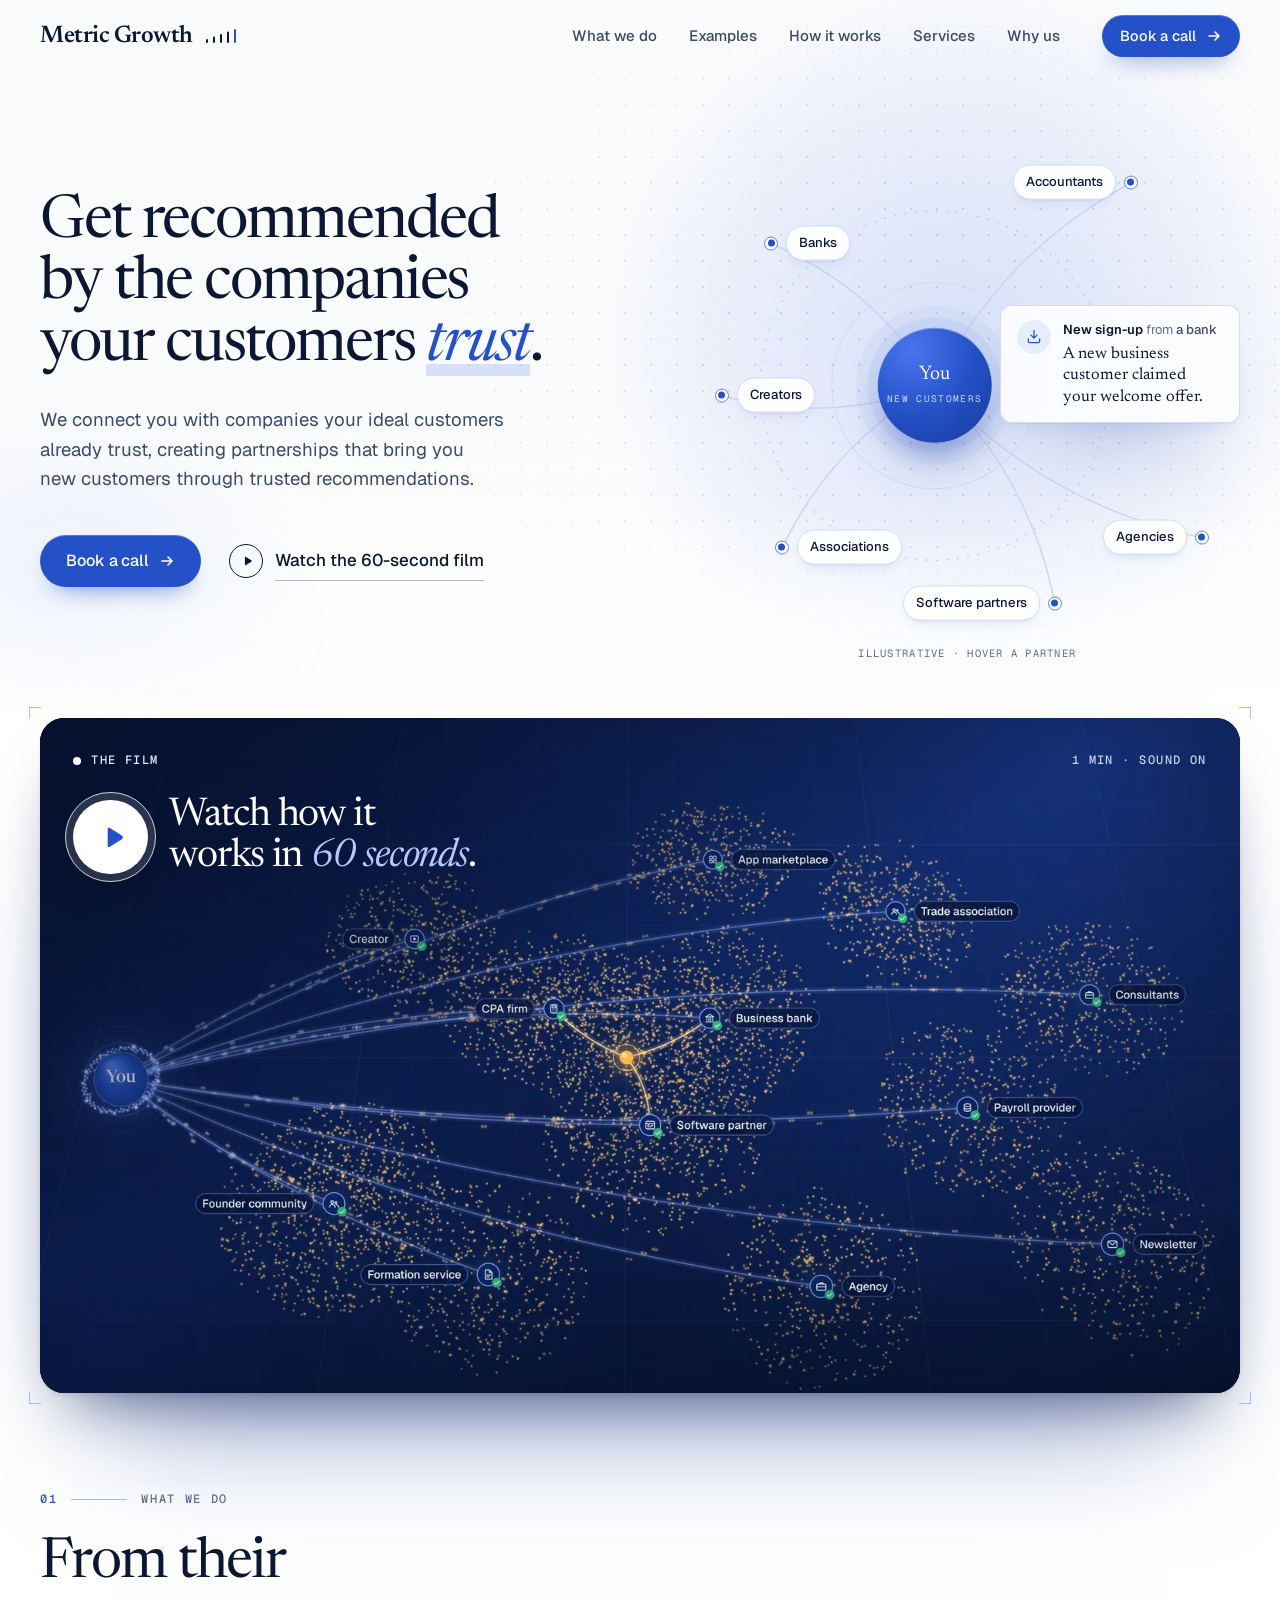
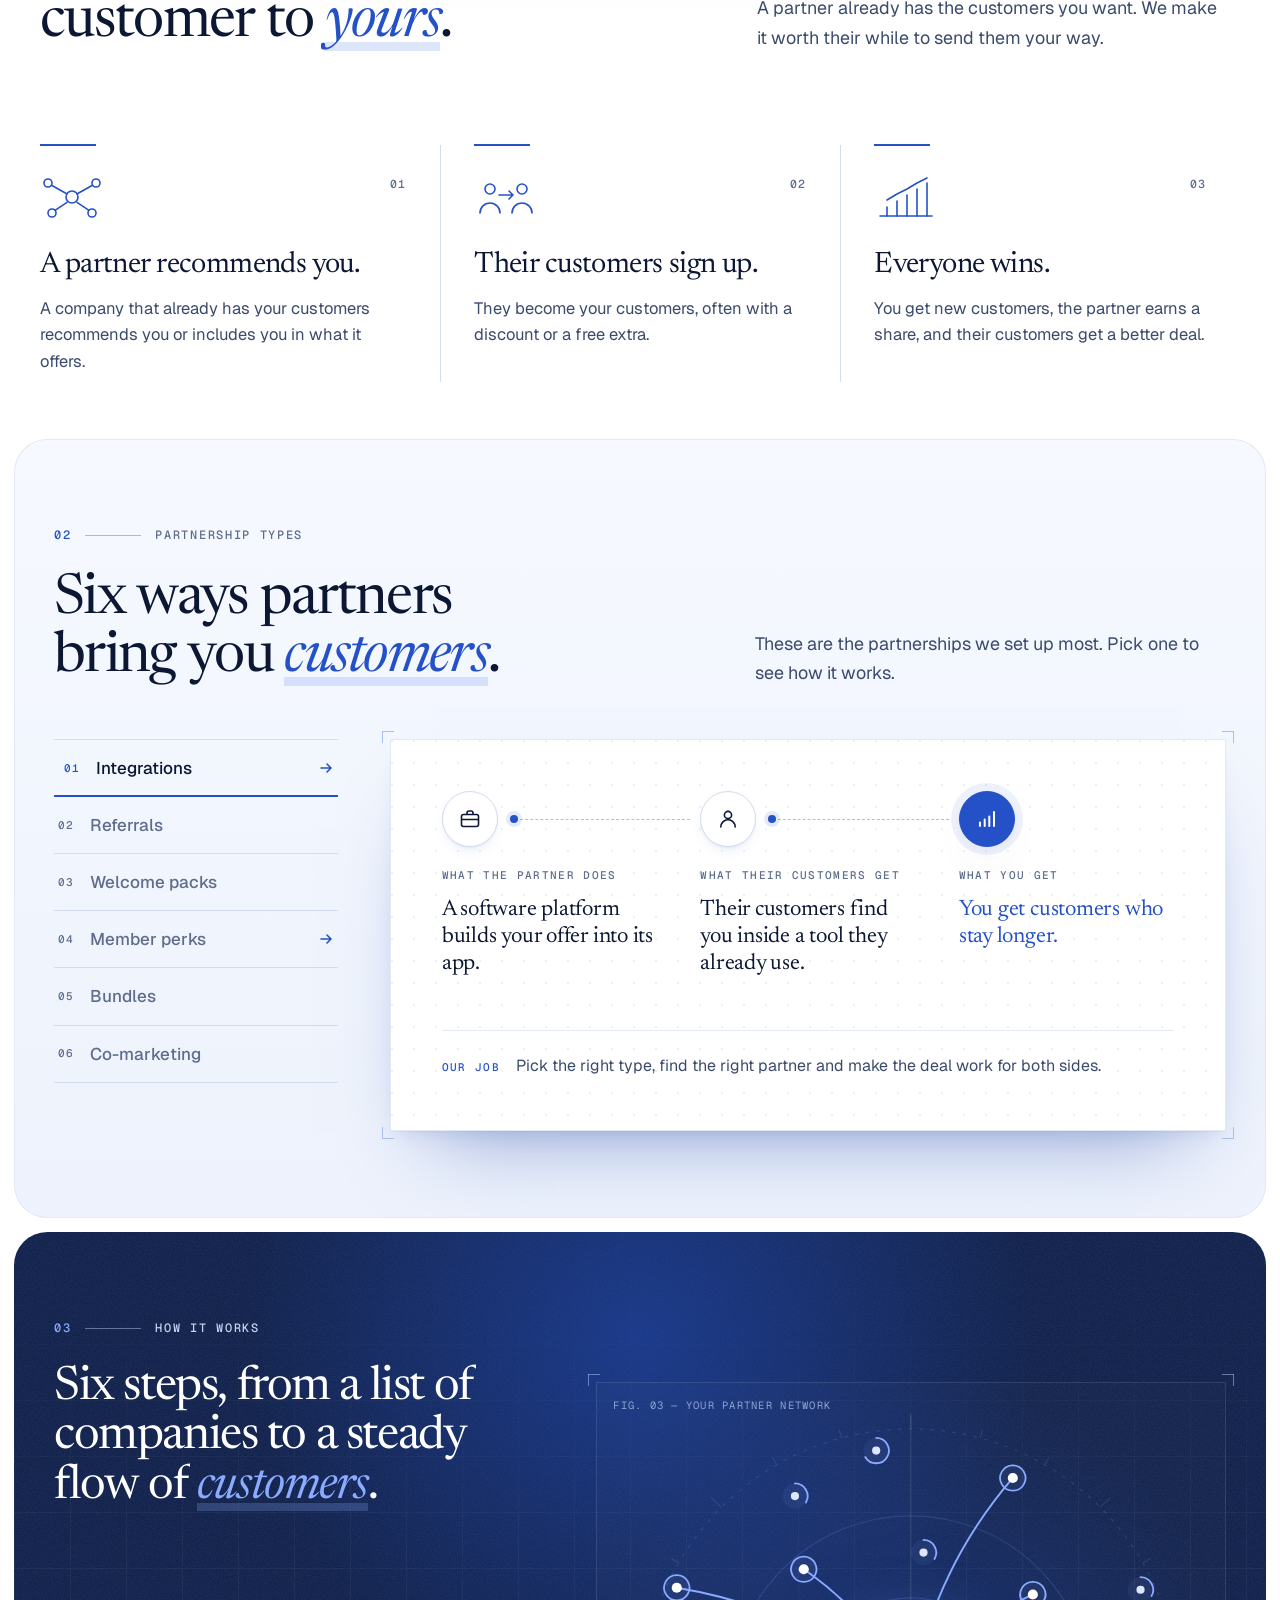
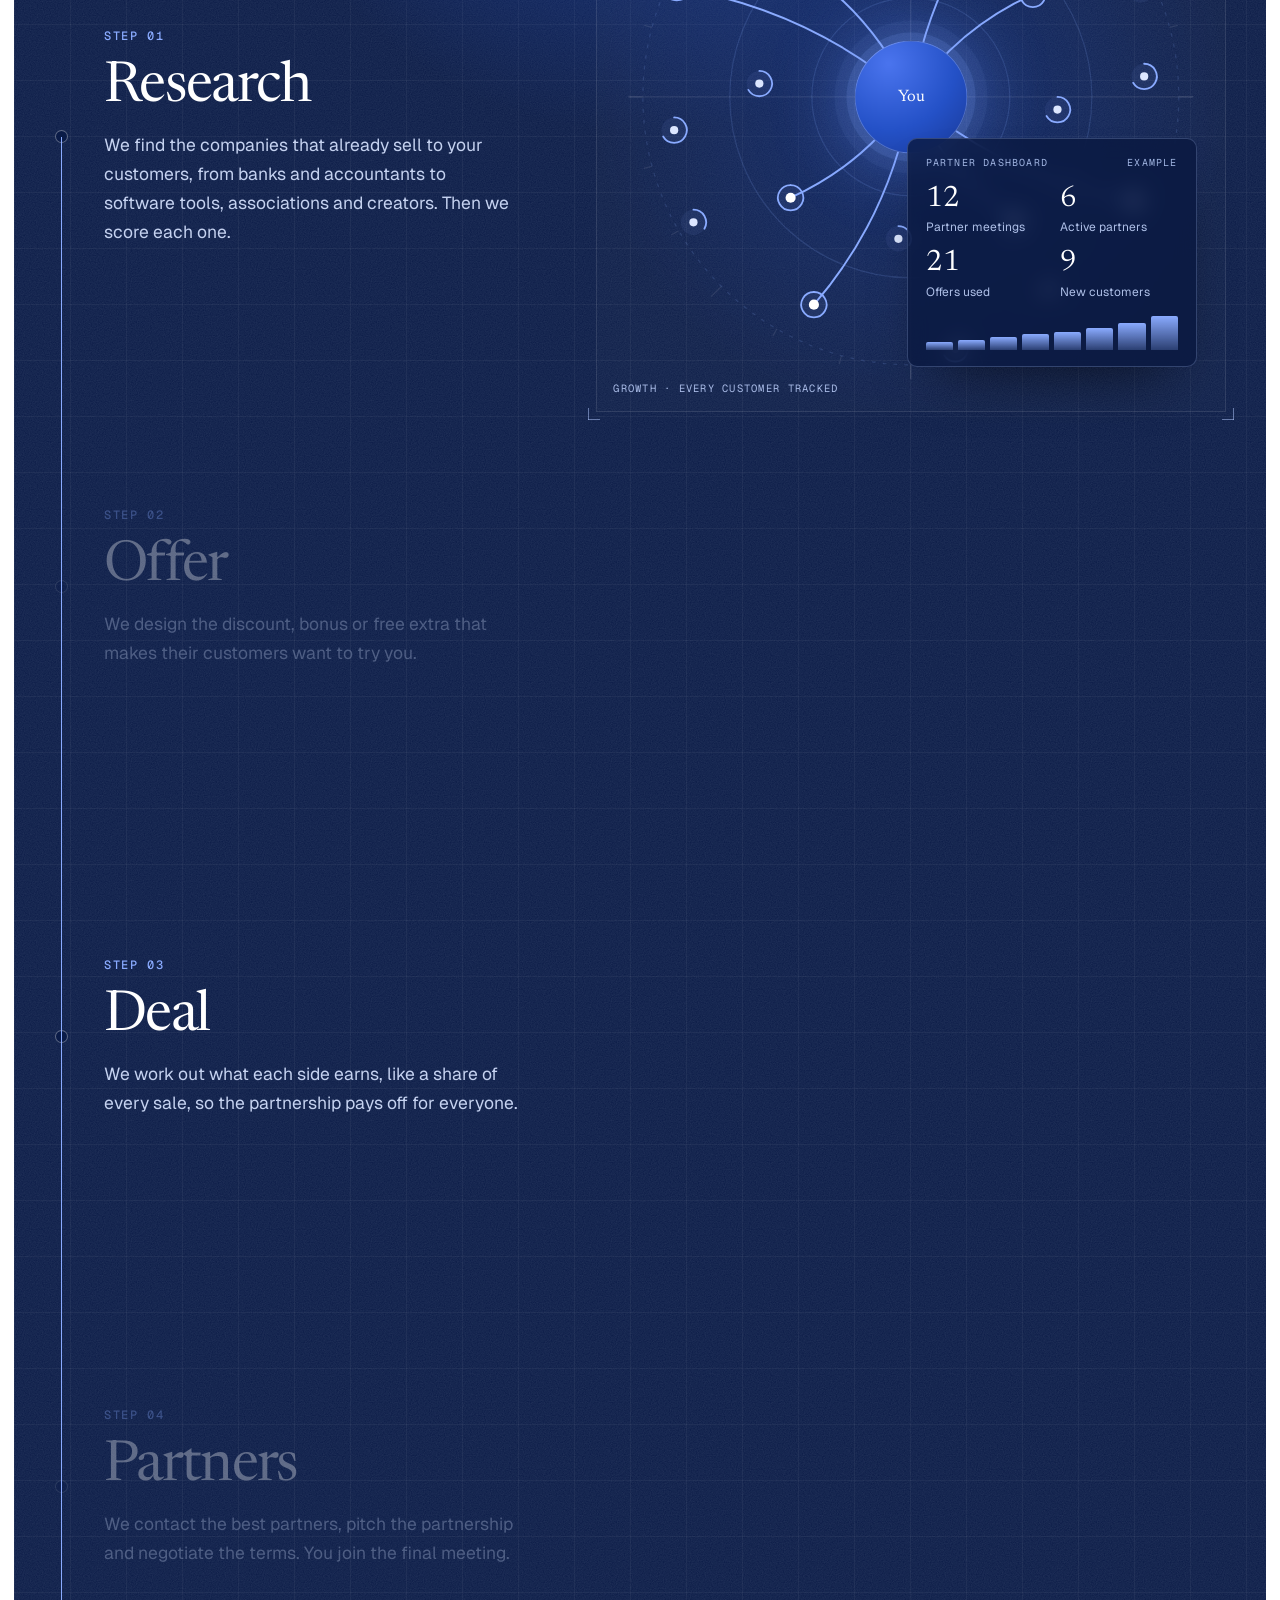
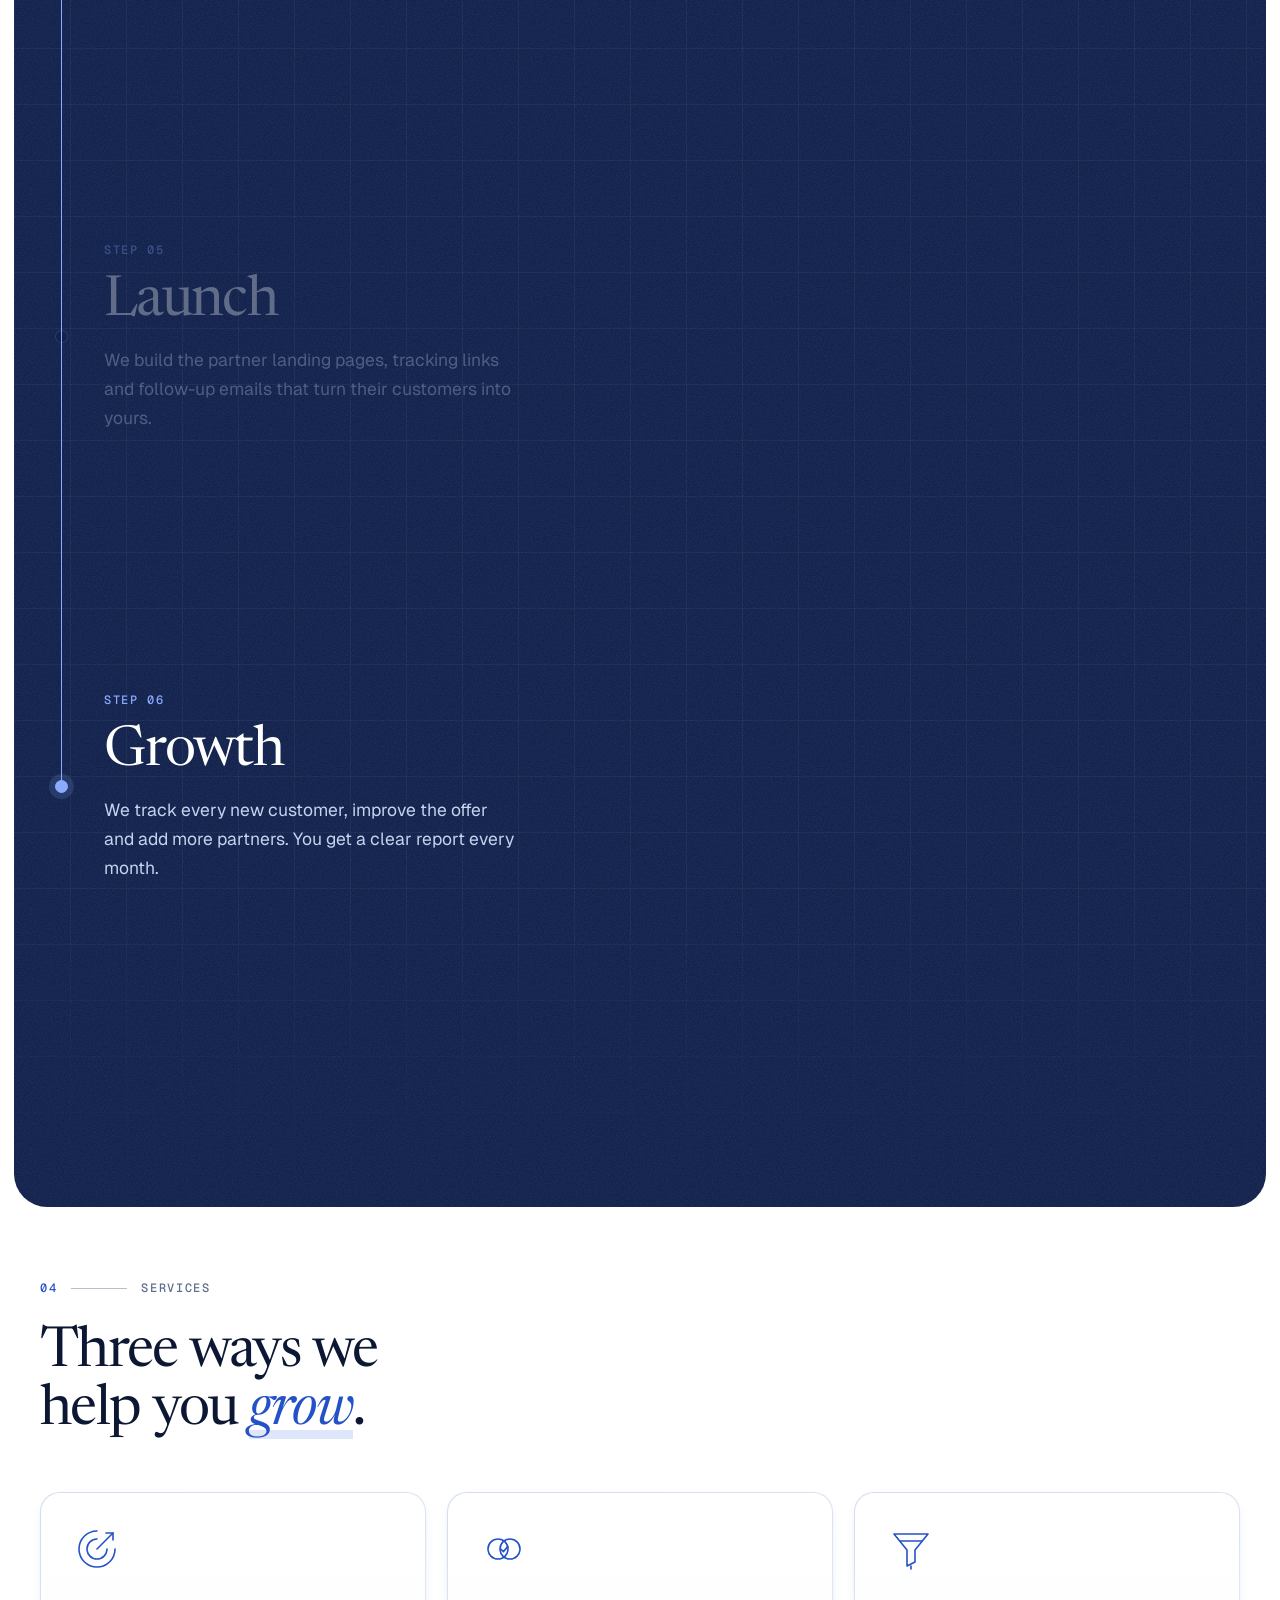
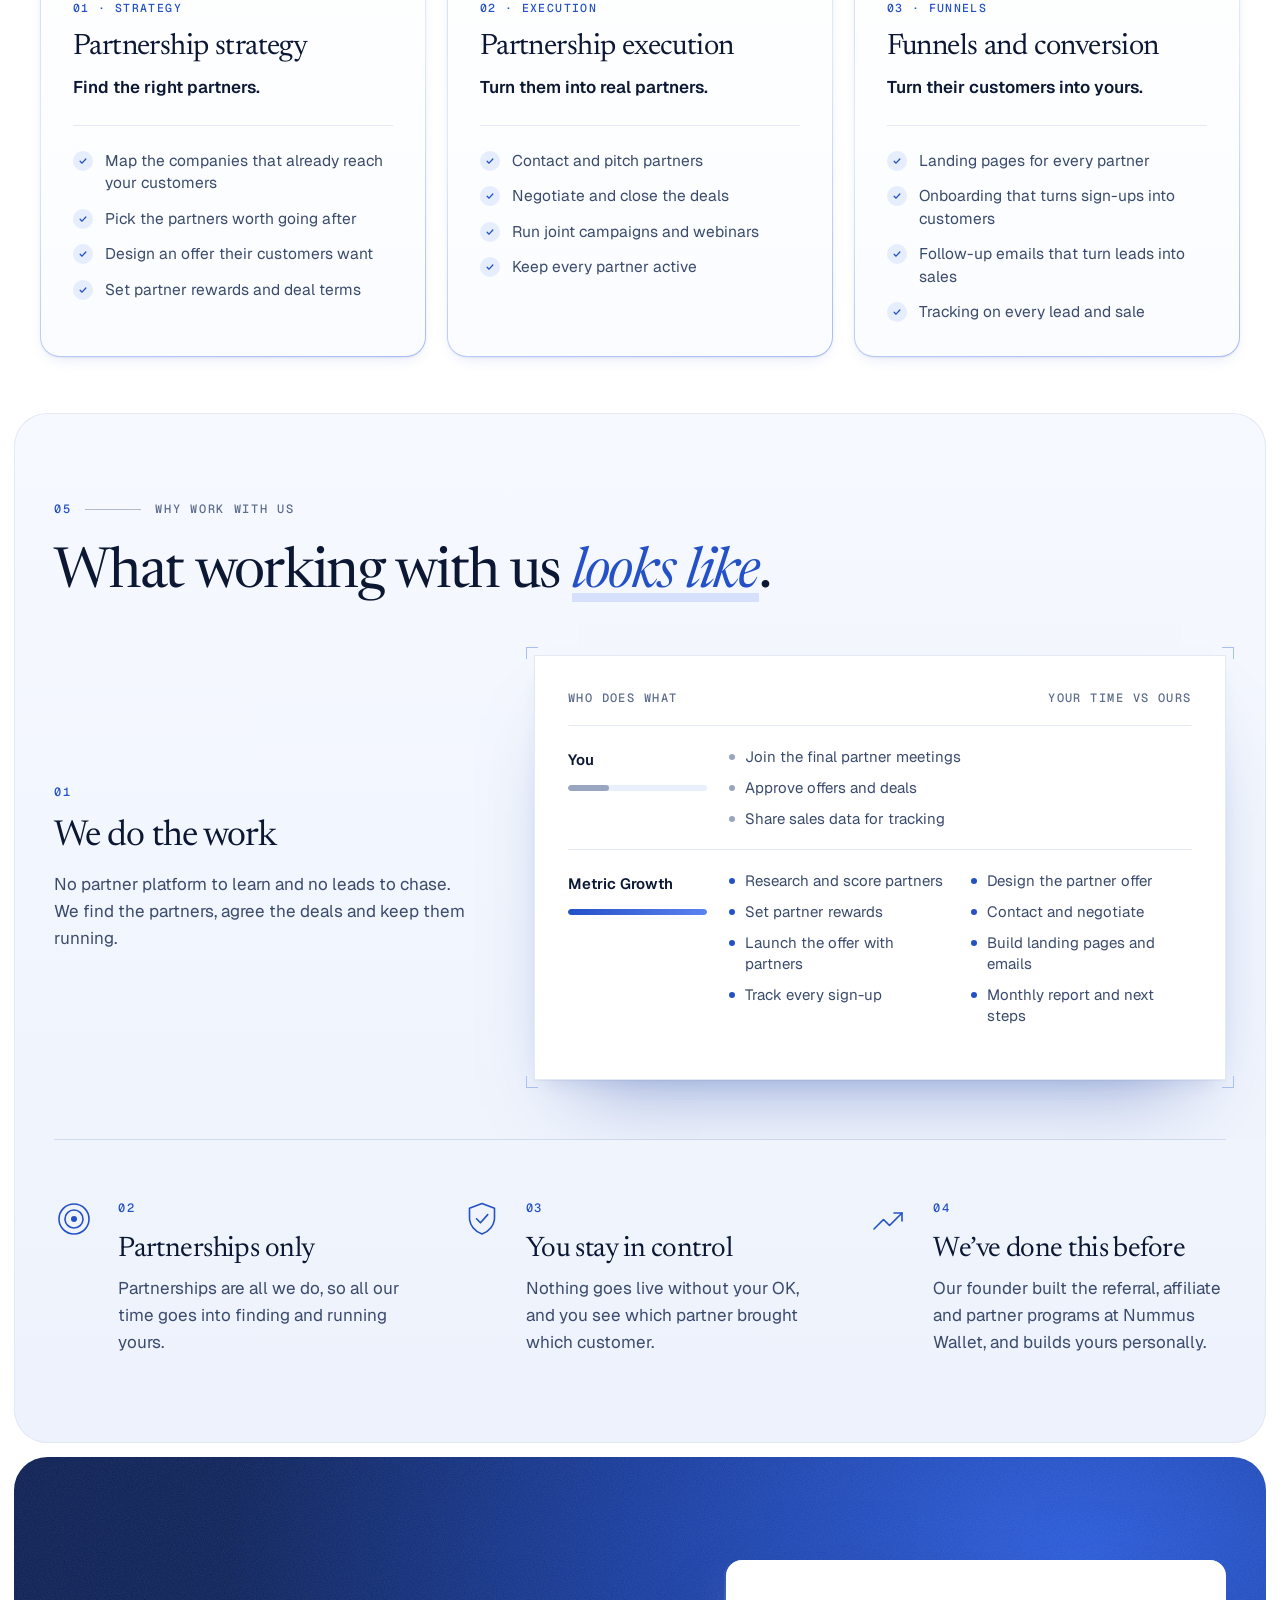
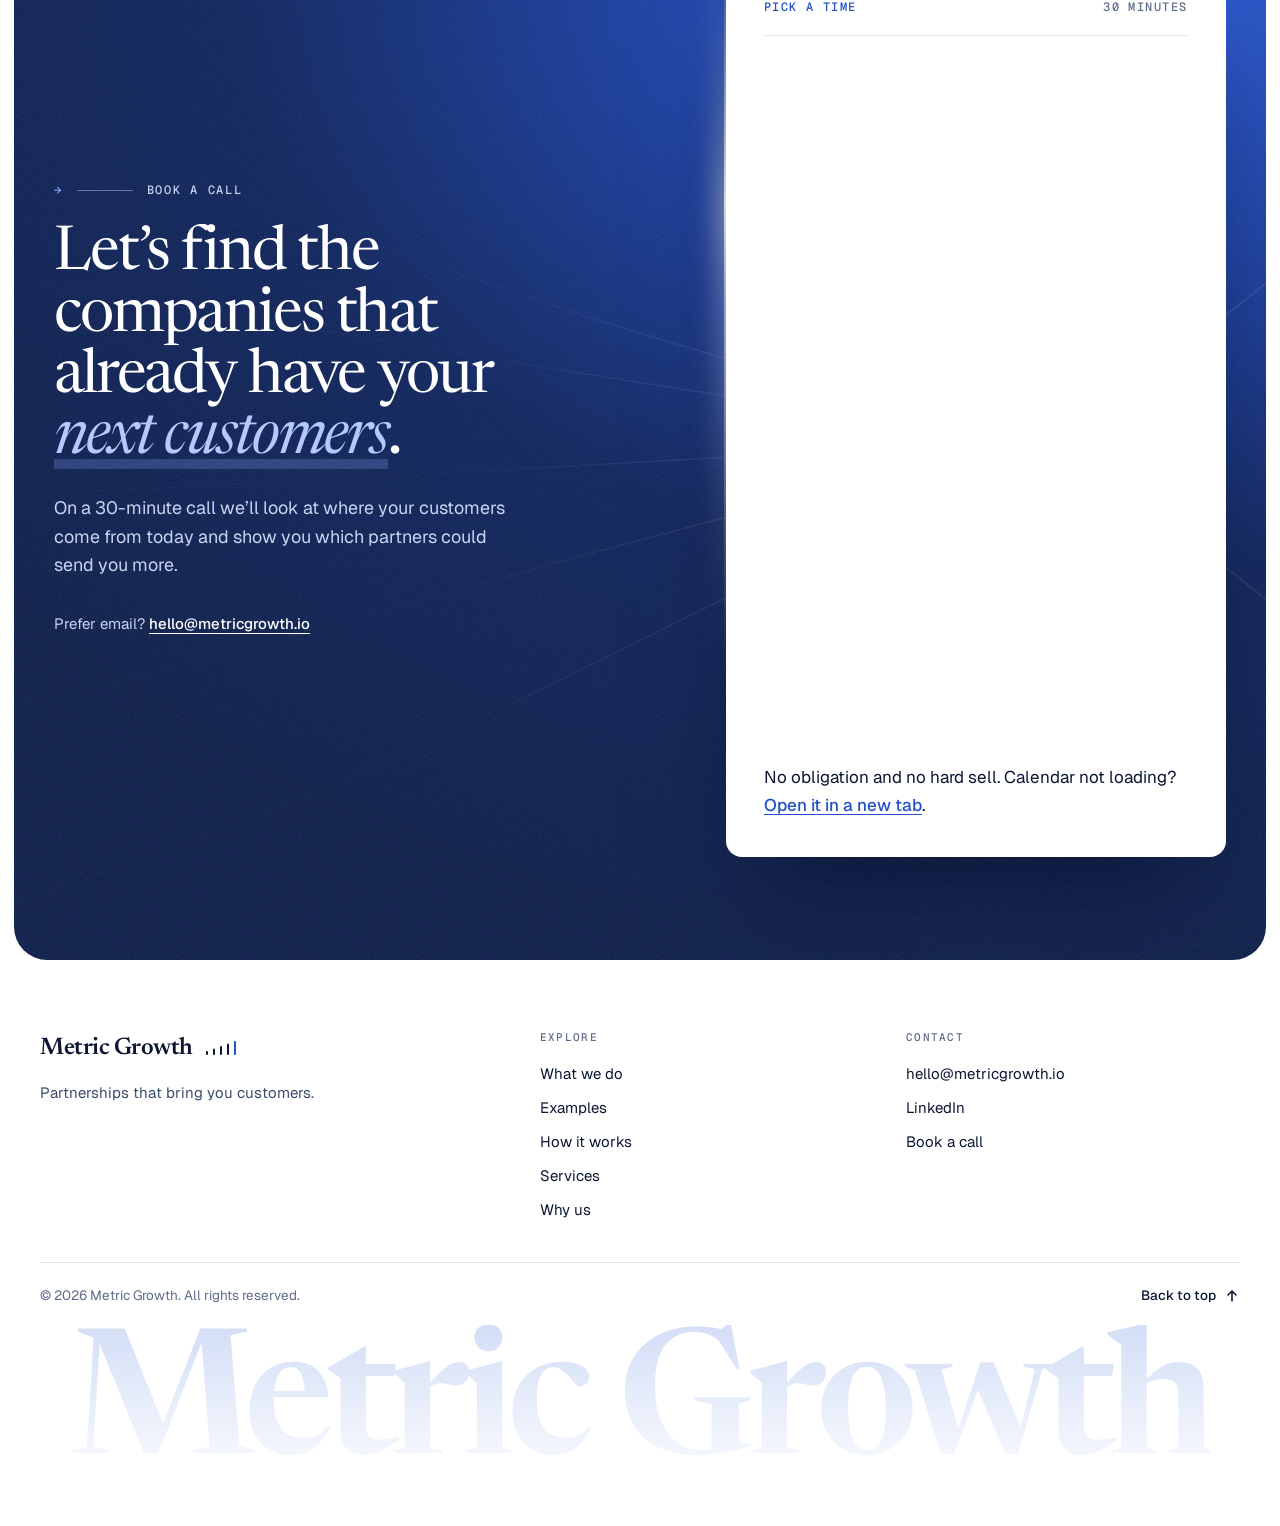
==== commit 6285bf42: "Rewrite the hero subheader and drop the hero check points Co-Authored-By: Claude Opus 5.5 <noreply@a" ====
--- a/index.html
+++ b/index.html
@@ -22,7 +22,7 @@
 <link rel="canonical" href="https://metricgrowth.io/">
 <meta name="theme-color" content="#2451C7">
 <meta property="og:title" content="Metric Growth | Get recommended by the companies your customers trust">
-<meta property="og:description" content="We find the companies your customers already trust, make the deal and run the partnership. You get customers who are ready to buy.">
+<meta property="og:description" content="We connect you with companies your ideal customers already trust, creating partnerships that bring you new customers through trusted recommendations.">
 <meta property="og:type" content="website">
 <meta property="og:url" content="https://metricgrowth.io/">
 <meta property="og:site_name" content="Metric Growth">
@@ -100,16 +100,11 @@
     <div class="container hero-grid">
       <div class="hero-copy">
         <h1 class="hero-title split" id="hero-title" data-split>Get recommended by the companies your customers <em>trust</em>.</h1>
-        <p class="hero-sub" style="--d:520ms">We find those companies, make the deal and run the partnership. <span class="hero-punch">You get customers who are ready to buy.</span></p>
+        <p class="hero-sub" style="--d:520ms">We connect you with companies your ideal customers already trust, creating partnerships that bring you new customers through trusted recommendations.</p>
         <div class="hero-actions" style="--d:680ms">
           <a class="btn" href="#contact">Book a call <svg class="ico" aria-hidden="true"><use href="#i-arrow"/></svg></a>
           <a class="link-arrow link-film" href="#film" data-film-open><span class="link-film-dot" aria-hidden="true"><svg class="ico"><use href="#i-play"/></svg></span>Watch the 60-second film</a>
         </div>
-        <ul class="hero-points" style="--d:840ms" aria-label="At a glance">
-          <li><svg class="ico" aria-hidden="true"><use href="#i-check"/></svg>Partnerships only</li>
-          <li><svg class="ico" aria-hidden="true"><use href="#i-check"/></svg>We do the work</li>
-          <li><svg class="ico" aria-hidden="true"><use href="#i-check"/></svg>Every sign-up tracked</li>
-        </ul>
       </div>
 
       <div class="hero-visual">
--- a/assets/site.css
+++ b/assets/site.css
@@ -394,11 +394,7 @@
 .is-loaded .hero-title em, html:not(.js) .hero-title em { background-size: 100% 100%; }
 @media (max-width: 640px) { .hero-br { display: none; } }
 .hero-sub { max-width: 560px; margin-top: 28px; color: var(--ink-2); font-size: clamp(18px, 1.45vw, 20px); line-height: 1.6; text-wrap: balance; }
-.hero-punch { display: block; margin-top: 6px; color: var(--ink); font-weight: 500; }
 .hero-actions { display: flex; flex-wrap: wrap; align-items: center; gap: 10px 26px; margin-top: 38px; }
-.hero-points { display: flex; flex-wrap: wrap; gap: 10px 26px; margin: 40px 0 0; padding: 0; list-style: none; }
-.hero-points li { display: flex; align-items: center; gap: 8px; color: var(--ink-3); font-size: 14.5px; font-weight: 500; }
-.hero-points .ico { color: var(--blue); }
 
 .js .hero-copy > :not(.hero-title) { opacity: 0; transform: translateY(16px); }
 .is-loaded .hero-copy > :not(.hero-title) {
@@ -532,7 +528,6 @@
   .firm-sub { display: none; }
   .toast { position: relative; right: auto; top: auto; width: 100%; margin-top: 18px; }
   .hero { padding-bottom: 48px; }
-  .hero-points { margin-top: 36px; }
   .eyebrow { border-radius: 12px; font-size: 10.5px; letter-spacing: .1em; line-height: 1.5; }
 }
 @media (max-width: 360px) {
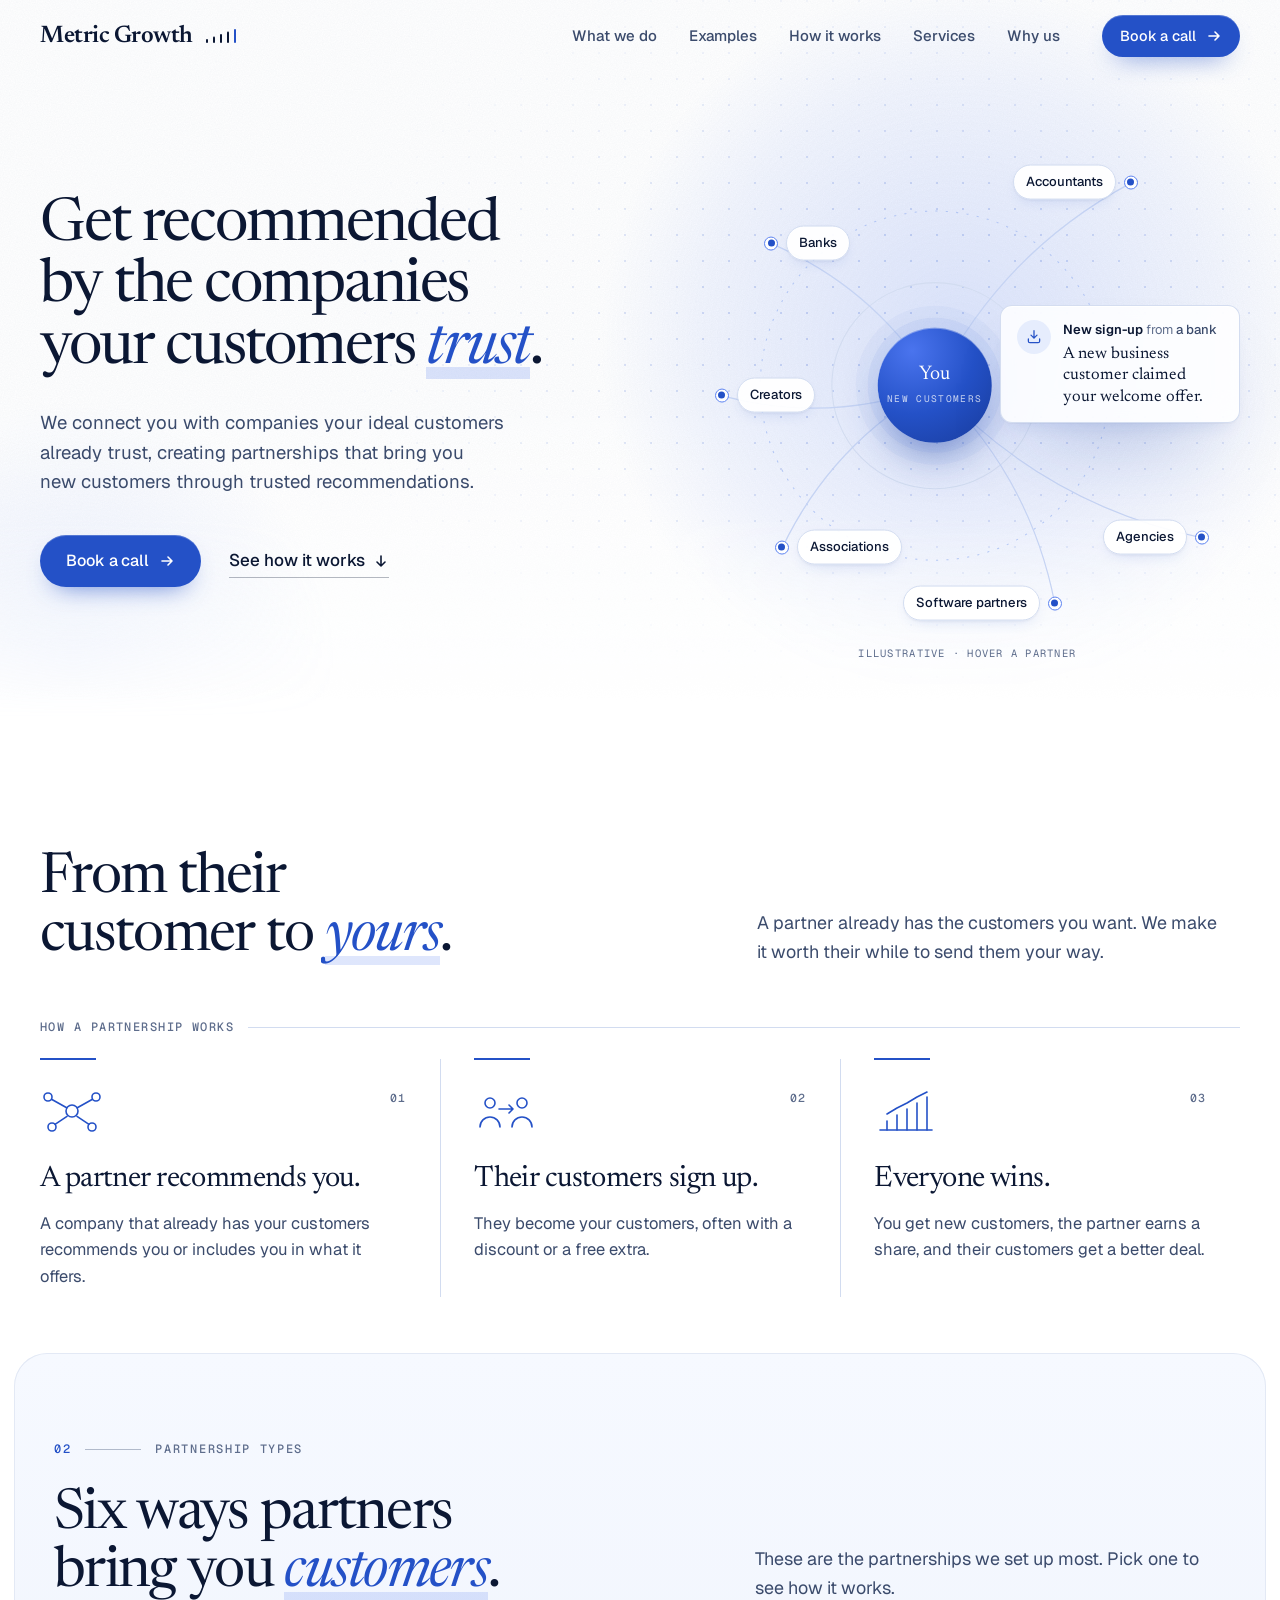
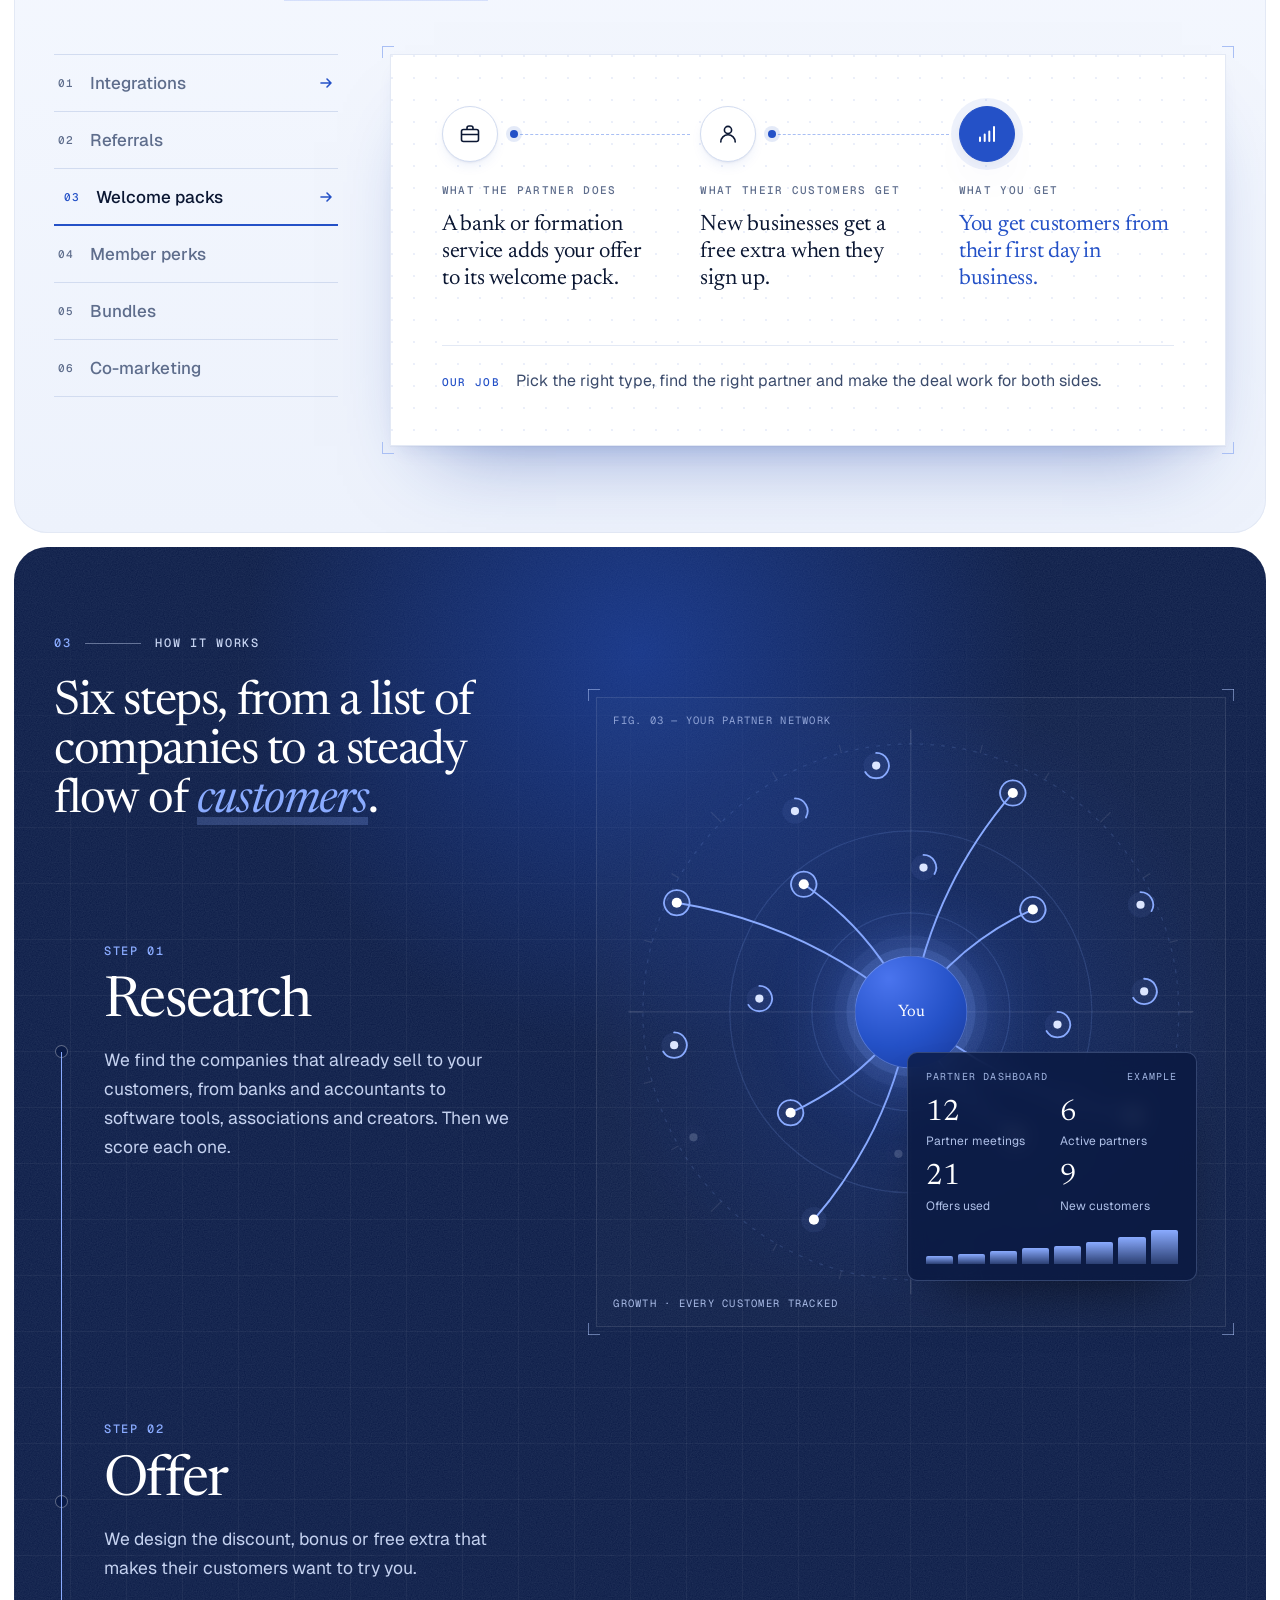
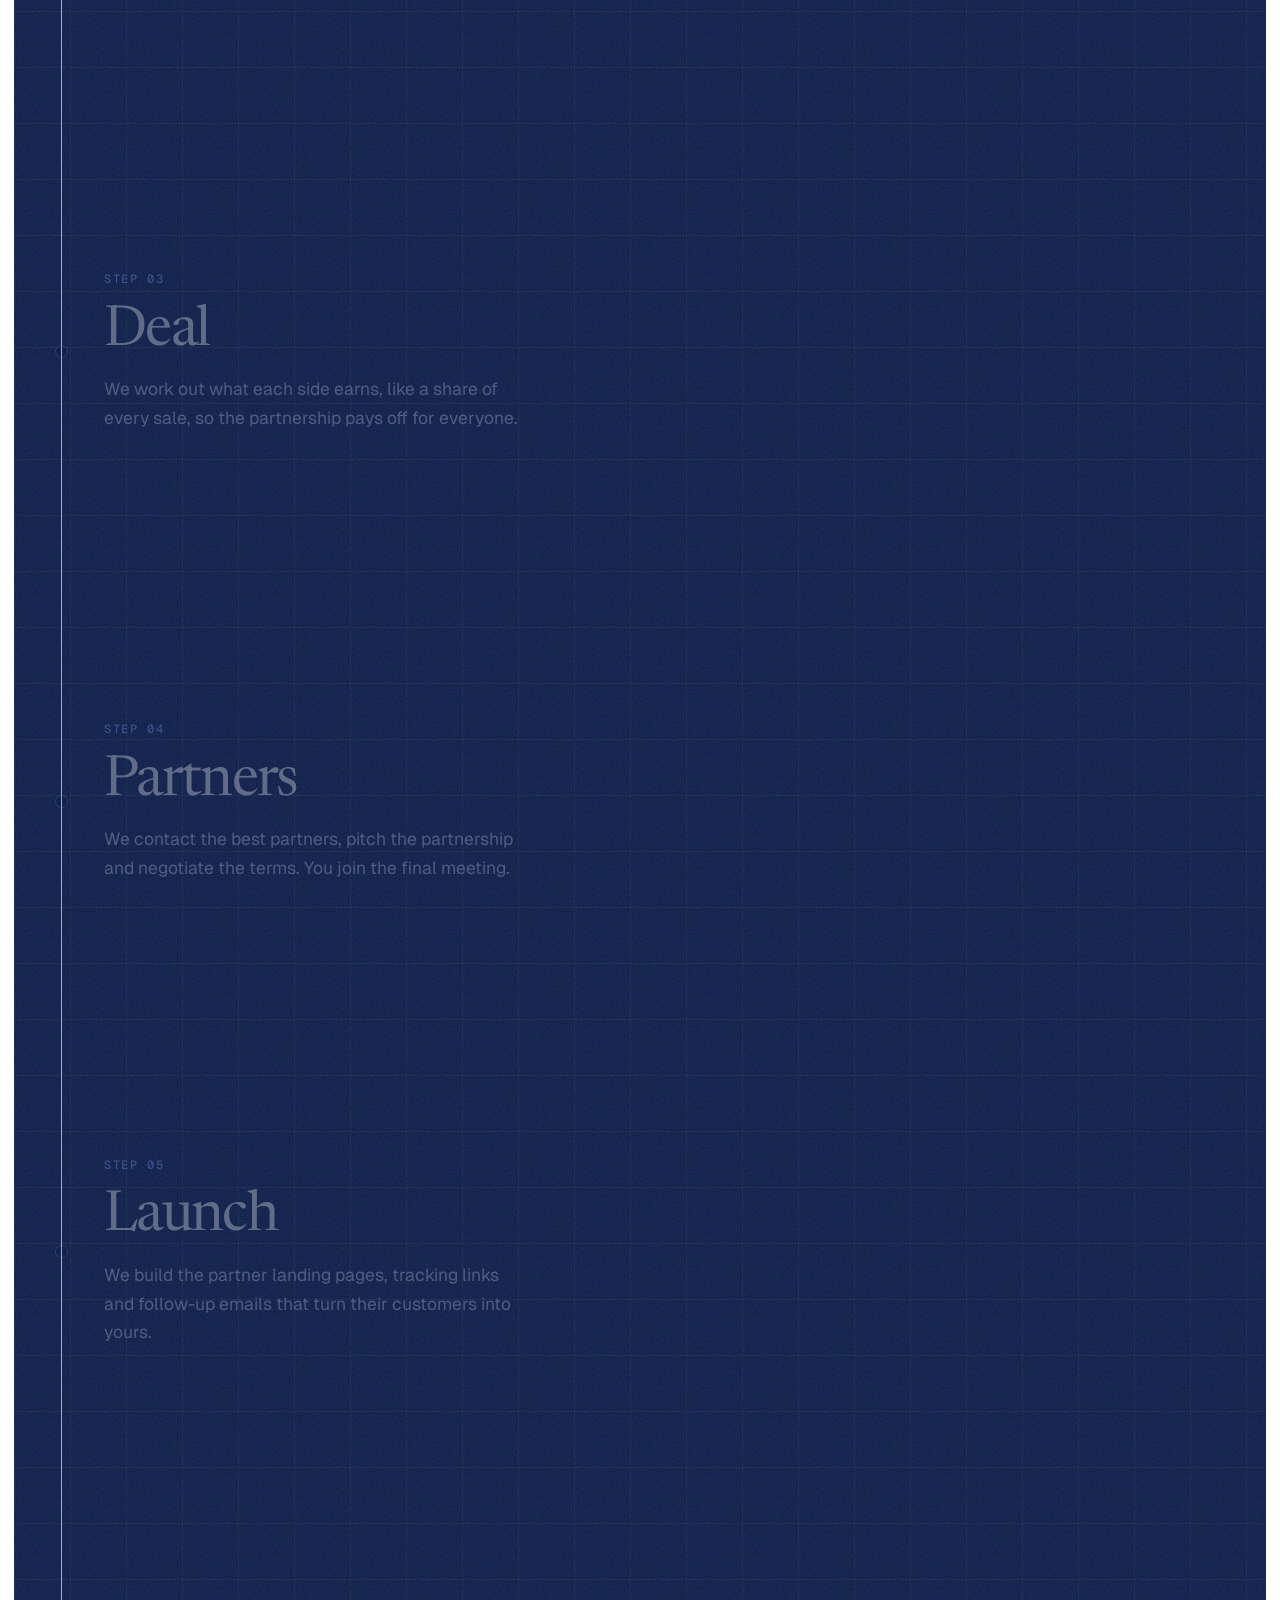
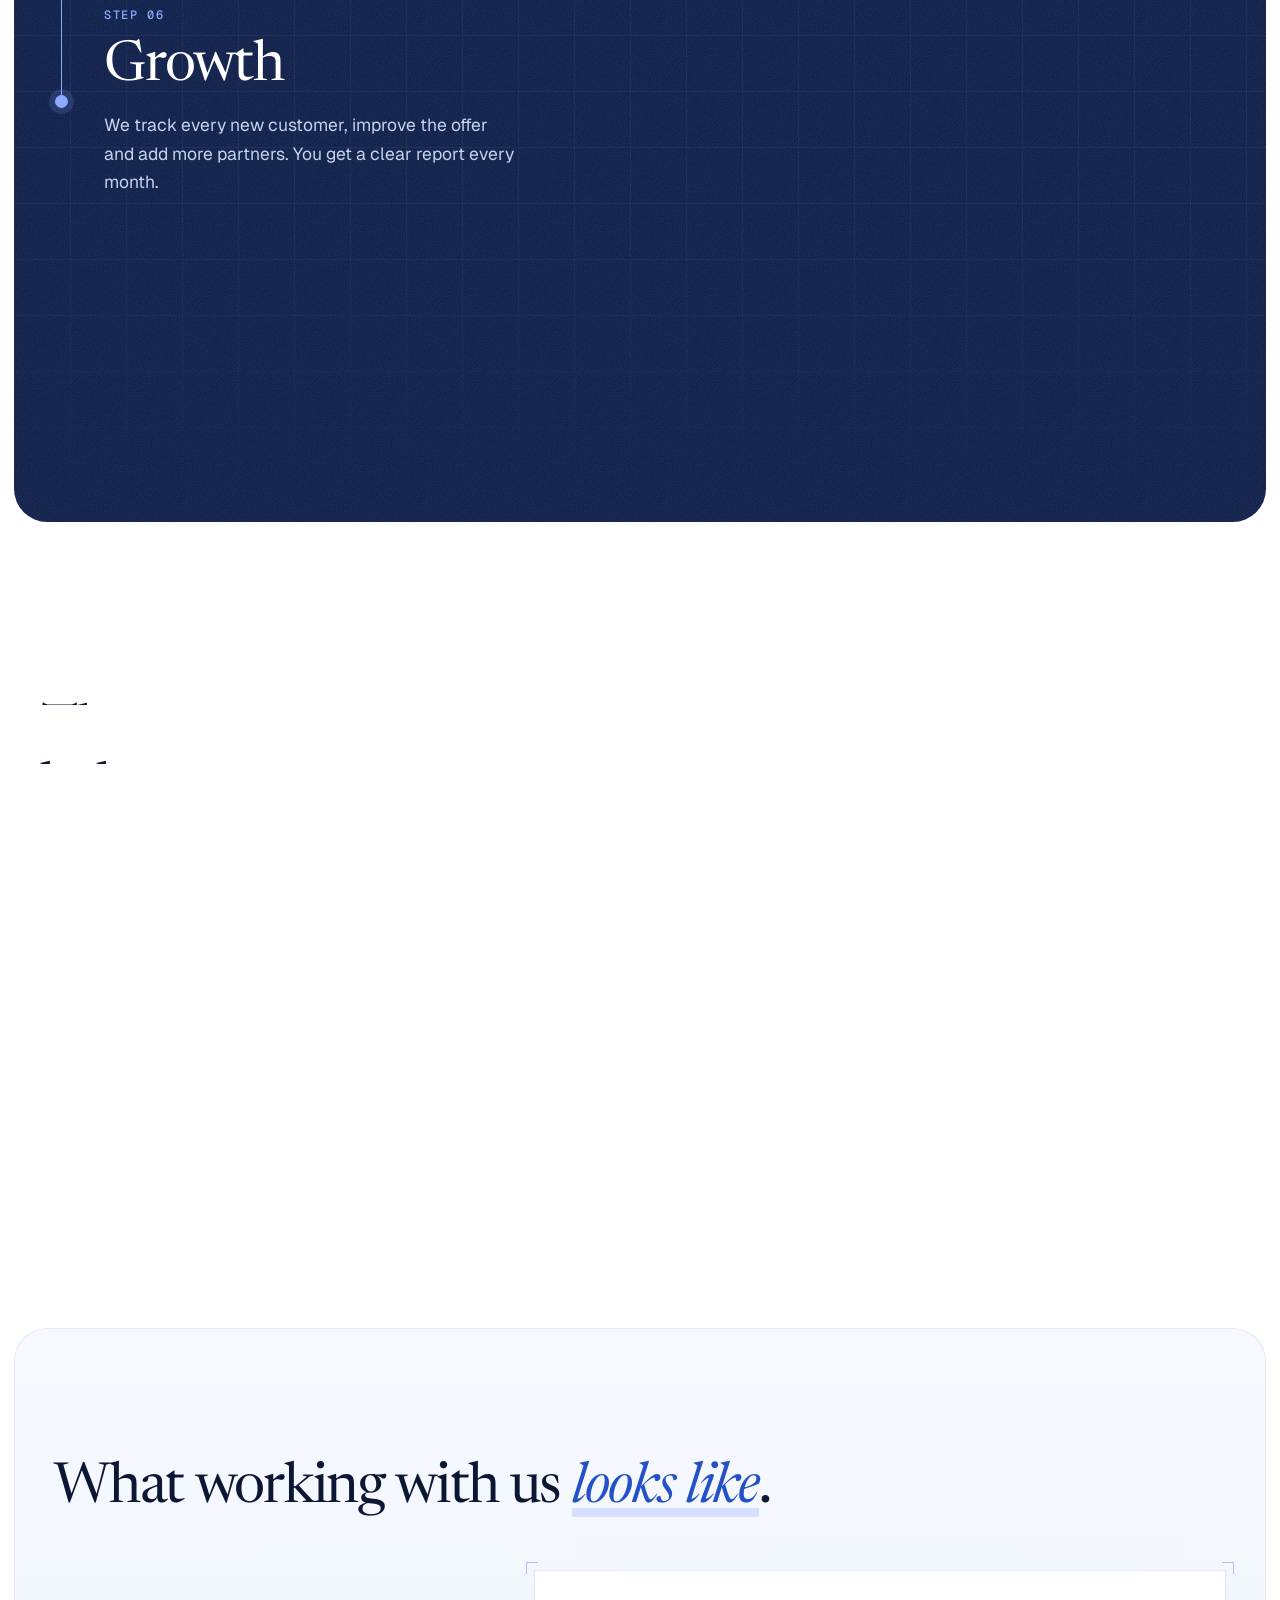
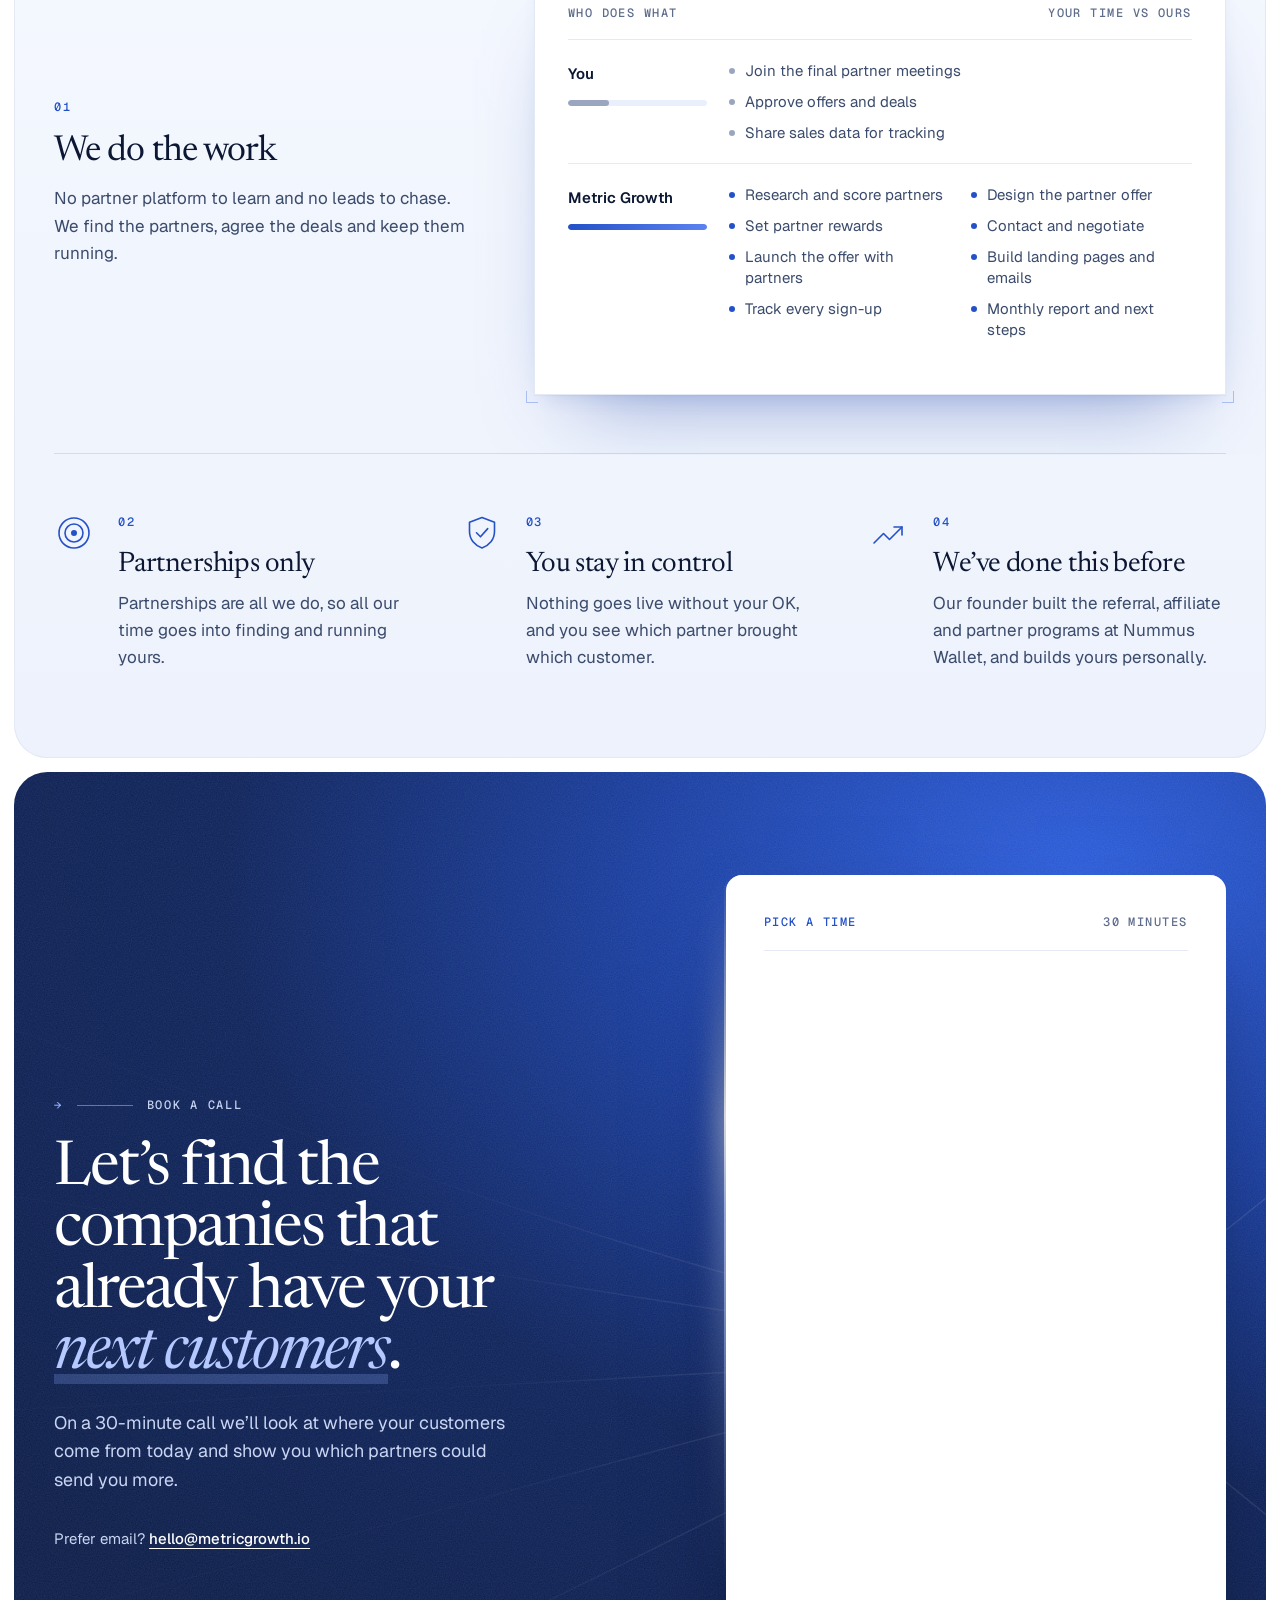
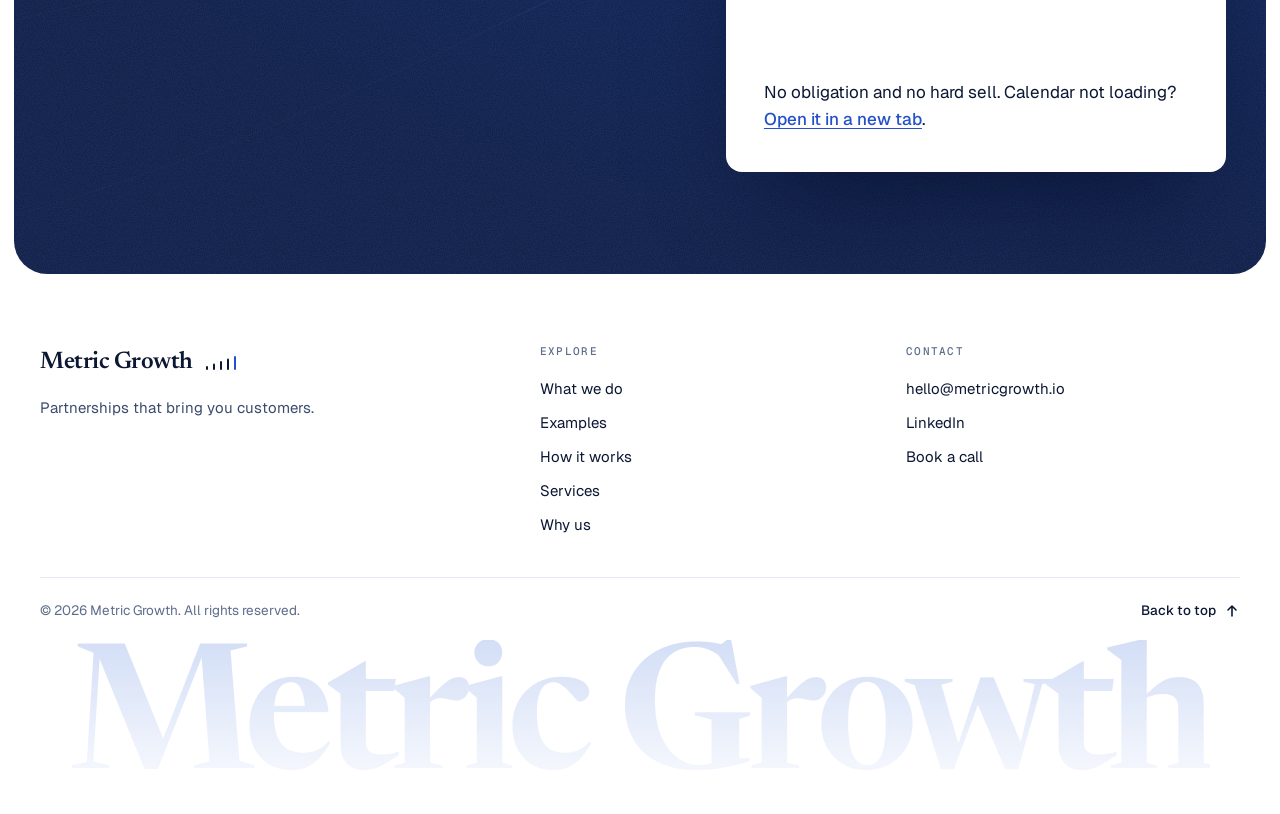
==== commit cbe401c5: "Take the 60-second film off the homepage - Remove the film block under the hero, its player script, " ====
--- a/index.html
+++ b/index.html
@@ -54,8 +54,6 @@
   <symbol id="i-case" viewBox="0 0 24 24"><g fill="none" stroke="currentColor" stroke-width="1.6" stroke-linejoin="round"><rect x="3.5" y="7.5" width="17" height="12" rx="2"/><path d="M9 7.5V6a2 2 0 0 1 2-2h2a2 2 0 0 1 2 2v1.5M3.5 12.5h17"/></g></symbol>
   <symbol id="i-firm" viewBox="0 0 24 24"><path d="M5 19v-3.5M9.7 19v-6.5M14.3 19V9.5M19 19V5" fill="none" stroke="currentColor" stroke-width="2" stroke-linecap="round"/></symbol>
   <symbol id="i-in" viewBox="0 0 24 24"><g fill="none" stroke="currentColor" stroke-width="1.7" stroke-linecap="round" stroke-linejoin="round"><path d="M12 3.5v10M8 9.5l4 4 4-4"/><path d="M4.5 14.5v3a2 2 0 0 0 2 2h11a2 2 0 0 0 2-2v-3"/></g></symbol>
-  <symbol id="i-play" viewBox="0 0 16 16"><path d="M5.2 2.9a.7.7 0 0 1 1.06-.6l7.4 4.6a1.3 1.3 0 0 1 0 2.2l-7.4 4.6a.7.7 0 0 1-1.06-.6z" fill="currentColor"/></symbol>
-  <symbol id="i-replay" viewBox="0 0 16 16"><path d="M3.2 8a4.8 4.8 0 1 0 1.6-3.6M3 2.6v2.6h2.6" fill="none" stroke="currentColor" stroke-width="1.6" stroke-linecap="round" stroke-linejoin="round"/></symbol>
 </svg>
 
 <a class="skip" href="#main">Skip to content</a>
@@ -103,7 +101,7 @@
         <p class="hero-sub" style="--d:520ms">We connect you with companies your ideal customers already trust, creating partnerships that bring you new customers through trusted recommendations.</p>
         <div class="hero-actions" style="--d:680ms">
           <a class="btn" href="#contact">Book a call <svg class="ico" aria-hidden="true"><use href="#i-arrow"/></svg></a>
-          <a class="link-arrow link-film" href="#film" data-film-open><span class="link-film-dot" aria-hidden="true"><svg class="ico"><use href="#i-play"/></svg></span>Watch the 60-second film</a>
+          <a class="link-arrow" href="#how">See how it works <svg class="ico" aria-hidden="true"><use href="#i-down"/></svg></a>
         </div>
       </div>
 
@@ -134,87 +132,6 @@
           </span>
         </div>
         <p class="visual-note" aria-hidden="true"><span class="hint-hover">Illustrative · hover a partner</span><span class="hint-touch">Illustrative · tap a partner</span></p>
-      </div>
-    </div>
-  </section>
-
-  <!-- ============================== THE FILM ==============================
-       Poster: a clean frame of the film (the partner map), with points of light running down its
-       threads to "You". Pressing play swaps it for the film itself, in place.
-       Assets come from Video production/metric-growth-film/tools/website_assets.sh
-       Two sources: the film cut into short segments (HLS), which Safari, iPhones and current Chrome
-       play natively and which needs no byte-range support from the host, then the single MP4 for
-       browsers without HLS. -->
-  <section class="film-sec" id="film" aria-labelledby="film-title">
-    <div class="container">
-      <div class="film plate" data-film>
-        <div class="film-clip">
-          <div class="film-art" aria-hidden="true">
-            <picture>
-              <source type="image/webp" srcset="assets/film/poster-1600.webp 1600w, assets/film/poster-2560.webp 2560w" sizes="(max-width: 1320px) 100vw, 1240px">
-              <img src="assets/film/poster.jpg" width="1920" height="1080" alt="" loading="lazy" decoding="async">
-            </picture>
-            <svg class="film-threads" viewBox="0 0 1920 1080" preserveAspectRatio="xMidYMid slice" focusable="false">
-              <defs>
-                <path id="ft-acc" pathLength="1" d="M826.2 467.3L800.5 467.6L774.8 468.3L749.0 469.2L723.3 470.4L697.6 472.0L671.8 473.9L646.1 476.0L620.3 478.5L594.5 481.3L568.8 484.3L543.0 487.7L517.2 491.4L491.3 495.5L465.5 499.8L439.6 504.5L413.8 509.4L387.9 514.7L361.9 520.3L336.0 526.2L310.0 532.5L284.0 539.1L258.0 546.0L232.0 553.2L205.9 560.8L179.8 568.6L153.6 576.9"/>
-                <path id="ft-bank" pathLength="1" d="M1068.3 481.9L1033.3 479.6L998.3 477.8L963.4 476.5L928.5 475.6L893.6 475.2L858.7 475.3L823.8 475.8L788.9 476.8L754.1 478.2L719.2 480.2L684.3 482.6L649.3 485.5L614.3 488.8L579.3 492.6L544.3 496.9L509.2 501.7L474.0 507.0L438.8 512.8L403.5 519.0L368.1 525.8L332.6 533.0L297.0 540.8L261.4 549.0L225.6 557.8L189.7 567.1L153.6 576.9"/>
-                <path id="ft-soft" pathLength="1" d="M975.7 648.1L943.1 647.6L910.5 647.0L877.9 646.1L845.3 645.1L812.7 643.9L780.1 642.5L747.6 641.0L715.2 639.2L682.8 637.2L650.4 635.1L618.2 632.8L586.1 630.3L554.1 627.6L522.2 624.7L490.5 621.7L458.9 618.4L427.4 615.0L396.2 611.5L365.1 607.7L334.2 603.8L303.6 599.7L273.1 595.5L242.9 591.1L212.9 586.5L183.1 581.8L153.6 576.9"/>
-                <path id="ft-assoc" pathLength="1" d="M1356.8 315.8L1311.9 319.1L1267.0 322.9L1222.0 327.1L1177.0 331.9L1132.0 337.1L1086.9 342.9L1041.7 349.2L996.4 356.1L951.1 363.4L905.6 371.3L860.0 379.8L814.3 388.8L768.4 398.3L722.4 408.4L676.2 419.1L629.9 430.4L583.3 442.2L536.6 454.7L489.6 467.7L442.4 481.4L395.0 495.7L347.3 510.6L299.3 526.2L251.1 542.4L202.5 559.3L153.6 576.9"/>
-                <path id="ft-pay" pathLength="1" d="M1468.5 620.8L1418.2 624.9L1367.6 628.5L1316.9 631.7L1265.8 634.4L1214.7 636.6L1163.3 638.4L1111.9 639.7L1060.3 640.6L1008.7 640.9L957.1 640.8L905.5 640.3L853.9 639.2L802.4 637.7L751.0 635.8L699.8 633.3L648.7 630.4L597.8 627.1L547.1 623.2L496.7 619.0L446.6 614.3L396.8 609.1L347.4 603.5L298.3 597.5L249.7 591.0L201.4 584.1L153.6 576.9"/>
-                <path id="ft-form" pathLength="1" d="M724.5 880.1L698.2 870.7L672.2 861.0L646.5 851.0L621.1 840.9L596.0 830.6L571.3 820.0L546.8 809.3L522.7 798.4L499.0 787.3L475.6 776.0L452.6 764.6L429.9 753.0L407.6 741.2L385.7 729.3L364.1 717.2L343.0 705.0L322.2 692.7L301.9 680.3L281.9 667.7L262.4 655.0L243.2 642.2L224.5 629.3L206.1 616.3L188.2 603.3L170.7 590.1L153.6 576.9"/>
-                <path id="ft-agency" pathLength="1" d="M1241.7 898.5L1194.5 891.6L1147.5 884.1L1100.8 876.2L1054.4 867.7L1008.3 858.8L962.5 849.4L917.1 839.5L872.1 829.2L827.5 818.4L783.3 807.1L739.6 795.4L696.4 783.3L653.8 770.8L611.6 757.9L570.0 744.7L529.0 731.0L488.5 717.0L448.7 702.6L409.5 687.9L370.9 672.9L333.0 657.6L295.7 642.0L259.2 626.1L223.3 609.9L188.1 593.5L153.6 576.9"/>
-                <path id="ft-creator" pathLength="1" d="M609.7 358.9L591.7 364.0L573.9 369.4L556.0 375.0L538.1 380.9L520.3 387.0L502.5 393.4L484.8 400.0L467.1 406.9L449.4 414.1L431.7 421.5L414.1 429.2L396.5 437.1L378.9 445.3L361.3 453.8L343.8 462.5L326.4 471.5L308.9 480.8L291.5 490.3L274.2 500.2L256.8 510.3L239.5 520.7L222.3 531.3L205.1 542.3L187.9 553.5L170.7 565.1L153.6 576.9"/>
-                <path id="ft-market" pathLength="1" d="M1073.0 235.6L1038.7 242.7L1004.4 250.2L970.0 258.1L935.5 266.5L901.0 275.3L866.4 284.6L831.8 294.3L797.1 304.5L762.4 315.2L727.5 326.3L692.6 338.0L657.6 350.1L622.4 362.8L587.2 375.9L551.9 389.6L516.4 403.8L480.8 418.5L445.1 433.8L409.2 449.7L373.2 466.1L337.1 483.0L300.7 500.6L264.2 518.7L227.6 537.5L190.7 556.9L153.6 576.9"/>
-                <path id="ft-comm" pathLength="1" d="M484.6 769.9L469.3 763.5L454.2 757.0L439.3 750.4L424.5 743.7L410.0 736.9L395.6 730.0L381.4 723.0L367.4 716.0L353.7 708.8L340.1 701.6L326.8 694.3L313.6 686.9L300.7 679.4L288.0 671.9L275.6 664.3L263.3 656.6L251.3 648.9L239.5 641.1L228.0 633.2L216.6 625.3L205.5 617.4L194.7 609.3L184.1 601.3L173.7 593.2L163.5 585.0L153.6 576.9"/>
-                <path id="ft-cons" pathLength="1" d="M1658.2 445.6L1600.7 442.7L1543.3 440.4L1486.1 438.7L1428.9 437.7L1371.8 437.3L1314.8 437.5L1257.7 438.3L1200.7 439.7L1143.7 441.8L1086.6 444.5L1029.5 447.8L972.4 451.8L915.1 456.4L857.8 461.6L800.3 467.5L742.6 474.1L684.8 481.3L626.8 489.1L568.6 497.7L510.2 506.9L451.5 516.8L392.6 527.4L333.4 538.7L273.8 550.7L213.9 563.4L153.6 576.9"/>
-                <path id="ft-news" pathLength="1" d="M1693.8 833.1L1630.8 830.3L1567.8 826.9L1504.8 822.8L1441.8 818.1L1379.0 812.9L1316.2 807.0L1253.7 800.5L1191.4 793.4L1129.3 785.7L1067.6 777.5L1006.2 768.7L945.2 759.3L884.7 749.4L824.6 739.0L765.1 728.0L706.1 716.6L647.7 704.6L589.9 692.1L532.8 679.2L476.3 665.8L420.6 652.0L365.6 637.8L311.4 623.1L258.0 608.1L205.4 592.7L153.6 576.9"/>
-              </defs>
-              <use href="#ft-acc" style="--dur:3.1s;--del:-0.0s"/>
-              <use href="#ft-acc" style="--dur:3.1s;--del:-1.55s"/>
-              <use href="#ft-bank" style="--dur:3.39s;--del:-0.83s"/>
-              <use href="#ft-bank" style="--dur:3.39s;--del:-2.52s"/>
-              <use href="#ft-soft" style="--dur:3.27s;--del:-1.66s"/>
-              <use href="#ft-soft" style="--dur:3.27s;--del:-0.02s"/>
-              <use href="#ft-assoc" style="--dur:3.75s;--del:-2.49s"/>
-              <use href="#ft-pay" style="--dur:3.85s;--del:-3.32s"/>
-              <use href="#ft-form" style="--dur:3.06s;--del:-1.09s"/>
-              <use href="#ft-agency" style="--dur:3.64s;--del:-1.34s"/>
-              <use href="#ft-creator" style="--dur:2.9s;--del:-0.01s"/>
-              <use href="#ft-creator" style="--dur:2.9s;--del:-1.46s"/>
-              <use href="#ft-market" style="--dur:3.46s;--del:-3.18s"/>
-              <use href="#ft-market" style="--dur:3.46s;--del:-1.45s"/>
-              <use href="#ft-comm" style="--dur:2.75s;--del:-1.97s"/>
-              <use href="#ft-comm" style="--dur:2.75s;--del:-0.59s"/>
-              <use href="#ft-cons" style="--dur:4.08s;--del:-0.14s"/>
-              <use href="#ft-news" style="--dur:4.14s;--del:-0.85s"/>
-            </svg>
-            <span class="film-you"></span><span class="film-you r2"></span>
-          </div>
-          <video class="film-video" controls playsinline preload="none" aria-label="The Metric Growth film, one minute, with sound">
-            <source src="assets/film/hls/film.m3u8" type="application/vnd.apple.mpegurl">
-            <source src="assets/film/metric-growth-film.mp4" type="video/mp4">
-            <track kind="captions" src="assets/film/captions.vtt" srclang="en" label="English">
-          </video>
-          <!-- without JavaScript: the same film as a plain player, with the still as its poster -->
-          <noscript><video class="film-video" controls playsinline preload="none" poster="assets/film/poster.jpg" aria-label="The Metric Growth film, one minute, with sound">
-            <source src="assets/film/hls/film.m3u8" type="application/vnd.apple.mpegurl">
-            <source src="assets/film/metric-growth-film.mp4" type="video/mp4">
-            <track kind="captions" src="assets/film/captions.vtt" srclang="en" label="English">
-          </video></noscript>
-        </div>
-        <div class="film-ui">
-          <p class="film-label mono"><span class="live-dot" aria-hidden="true"></span>The film</p>
-          <p class="film-meta mono">1 min · Sound on</p>
-          <div class="film-lockup">
-            <button class="film-play" type="button" data-film-play aria-label="Play the film (one minute, with sound)">
-              <span class="film-play-btn" aria-hidden="true"><svg><use href="#i-play"/></svg></span>
-            </button>
-            <h2 class="film-title" id="film-title">Watch how it works in <em>60&nbsp;seconds</em>.</h2>
-          </div>
-        </div>
-        <!-- at the end of the film its own "Book a call" button becomes a real link, and it can be replayed -->
-        <a class="film-cta" href="#contact" data-film-cta tabindex="-1" aria-label="Book a call"></a>
-        <button class="film-again" type="button" data-film-again tabindex="-1"><svg class="ico" aria-hidden="true"><use href="#i-replay"/></svg>Watch again</button>
       </div>
     </div>
   </section>
--- a/assets/site.css
+++ b/assets/site.css
@@ -534,133 +534,6 @@
   .node-label { font-size: 11.5px; padding: 4px 9px; }
   .node[data-node="agency"] { --y: 65%; }
   .node[data-node="assoc"] { --y: 79%; }
-}
-
-/* ==========================================================================
-   The film (between the hero and 01)
-   A 16:9 frame. Until play is pressed it shows a clean still of the film's partner map, with
-   points of light running down the threads to "You". Then the film plays in place.
-   ========================================================================== */
-.film-sec { position: relative; padding: 0 0 clamp(4px, .8vw, 12px); scroll-margin-top: 6px; }
-.film {
-  position: relative; isolation: isolate; aspect-ratio: 16 / 9; margin-inline: auto;
-  width: min(100%, calc((100vh - var(--header-h) - 64px) * 16 / 9));
-  border-radius: clamp(14px, 1.9vw, 28px); background: var(--deep);
-  box-shadow: 0 2px 4px rgba(11, 23, 51, .08), 0 34px 60px -30px rgba(10, 27, 71, .6), 0 90px 130px -70px rgba(27, 63, 163, .5);
-}
-.film.plate::before { inset: -11px; }
-.js .film { opacity: 0; transform: translateY(36px); }
-.is-loaded .film { opacity: 1; transform: none; transition: opacity 1s var(--ease) .95s, transform 1.2s var(--ease) .95s; }
-.film-clip { position: absolute; inset: 0; overflow: hidden; border-radius: inherit; }
-.film-art, .film-art picture, .film-art img, .film-threads, .film-video { position: absolute; inset: 0; width: 100%; height: 100%; }
-.film-art { transform: scale(1.03); transition: transform 2.4s var(--ease); }
-.film:hover .film-art { transform: scale(1.07); }
-.film-art img { object-fit: cover; }
-/* shade for the words in the top left, and a soft foot */
-.film-art::after {
-  content: ""; position: absolute; inset: 0;
-  background:
-    linear-gradient(155deg, rgba(5, 14, 40, .82) 0%, rgba(5, 14, 40, .5) 20%, rgba(5, 14, 40, 0) 44%),
-    linear-gradient(0deg, rgba(5, 14, 40, .45) 0%, rgba(5, 14, 40, 0) 20%);
-}
-/* the threads of the still: a point of light travels each one, from the partner to "You" */
-.film-threads { filter: drop-shadow(0 0 5px rgba(138, 171, 255, .95)); }
-.film-threads use {
-  fill: none; stroke: #e2ebff; stroke-width: 3.2; stroke-linecap: round;
-  stroke-dasharray: .04 1; stroke-dashoffset: .04;
-  animation: filmFlow var(--dur, 3.6s) linear var(--del, 0s) infinite;
-}
-@keyframes filmFlow { 0% { stroke-dashoffset: .04; opacity: 0; } 8%, 88% { opacity: 1; } 100% { stroke-dashoffset: -1; opacity: 0; } }
-/* and "You" answers with a ring each time (placed on the still: 8.02% across, 53.43% down) */
-.film-you {
-  position: absolute; left: 8.02%; top: 53.43%; width: 4.6%; aspect-ratio: 1; margin: -2.3% 0 0 -2.3%;
-  border: 1.5px solid rgba(197, 212, 255, .95); border-radius: 50%; opacity: 0;
-  animation: filmPing 2.8s var(--ease) infinite;
-}
-.film-you.r2 { animation-delay: 1.4s; }
-@keyframes filmPing { 0% { opacity: .85; transform: scale(1); } 80%, 100% { opacity: 0; transform: scale(2.5); } }
-
-.film-video { background: transparent; object-fit: cover; }
-.js .film-video { opacity: 0; visibility: hidden; transition: opacity .5s var(--ease), visibility 0s .5s; }
-.js .film.is-playing .film-video { opacity: 1; visibility: visible; transition-delay: 0s; }
-.film.is-playing .film-threads, .film.is-playing .film-you { display: none; }
-
-.film-ui {
-  position: absolute; inset: 0; z-index: 2; display: grid;
-  grid-template: "label meta" auto "lockup lockup" auto "space space" 1fr / 1fr auto;
-  row-gap: clamp(14px, 2vw, 28px);
-  padding: clamp(16px, 2.6vw, 38px); color: #fff; pointer-events: none;
-  transition: opacity .5s var(--ease), visibility 0s;
-}
-html:not(.js) .film-ui { display: none; }
-.film.is-playing .film-ui { opacity: 0; visibility: hidden; transition: opacity .5s var(--ease), visibility 0s .5s; }
-.film-label { grid-area: label; display: inline-flex; align-items: center; gap: 10px; color: #e1e9ff; }
-.film-label .live-dot { background: #fff; animation-name: liveW; }
-@keyframes liveW {
-  0% { box-shadow: 0 0 0 0 rgba(255, 255, 255, .5); }
-  70% { box-shadow: 0 0 0 8px rgba(255, 255, 255, 0); }
-  100% { box-shadow: 0 0 0 0 rgba(255, 255, 255, 0); }
-}
-.film-meta { grid-area: meta; color: var(--on-deep); }
-.film-lockup { grid-area: lockup; display: flex; align-items: center; gap: clamp(14px, 1.7vw, 26px); }
-.film-play {
-  flex: none; padding: 0; border: 0; border-radius: 50%; background: none; cursor: pointer; pointer-events: auto;
-  -webkit-tap-highlight-color: transparent;
-}
-/* the whole poster starts the film, not only the round button */
-.film-play::after { content: ""; position: absolute; inset: 0; border-radius: clamp(14px, 1.9vw, 28px); }
-.film-play-btn {
-  position: relative; display: grid; place-items: center; width: clamp(54px, 5.8vw, 88px); aspect-ratio: 1; border-radius: 50%;
-  background: #fff; color: var(--blue);
-  box-shadow: 0 0 0 8px rgba(255, 255, 255, .14), 0 22px 40px -16px rgba(0, 0, 0, .65);
-  transition: transform .5s var(--ease), box-shadow .5s var(--ease);
-}
-.film-play-btn svg { width: 36%; height: 36%; margin-left: 5%; }
-.film-play-btn::before {
-  content: ""; position: absolute; inset: -8px; border: 1.5px solid rgba(255, 255, 255, .75); border-radius: 50%;
-  animation: filmRing 2.6s var(--ease) infinite;
-}
-@keyframes filmRing { 0% { opacity: .8; transform: scale(1); } 75%, 100% { opacity: 0; transform: scale(1.5); } }
-.film:hover .film-play-btn { transform: scale(1.07); box-shadow: 0 0 0 13px rgba(255, 255, 255, .18), 0 26px 44px -16px rgba(0, 0, 0, .7); }
-.film-play:focus-visible { outline: none; }
-.film-play:focus-visible .film-play-btn { outline: 3px solid #fff; outline-offset: 5px; }
-.film-title { max-width: 12.5em; color: #fff; font-size: clamp(21px, 3.1vw, 46px); line-height: 1.04; letter-spacing: -.028em; }
-.film-title em { color: #b5c8ff; }
-
-/* When the film's own "Book a call" button is on screen (the last seconds), it is a real link.
-   Placed over the painted button: 312 x 80 at 804, 764 in the 1920 x 1080 frame. */
-.film-cta { position: absolute; z-index: 3; left: 41.875%; top: 70.74%; width: 16.25%; height: 7.41%; border-radius: 999px; visibility: hidden; }
-.film.is-playing.is-cta .film-cta { visibility: visible; }
-.film-cta:hover, .film-cta:focus-visible { outline: none; box-shadow: 0 0 0 6px rgba(255, 255, 255, .3); }
-.film.is-ended .film-cta { animation: filmCta 2.2s var(--ease) infinite; }
-@keyframes filmCta { 0% { box-shadow: 0 0 0 0 rgba(255, 255, 255, .55); } 70%, 100% { box-shadow: 0 0 0 16px rgba(255, 255, 255, 0); } }
-.film-again {
-  position: absolute; z-index: 3; right: clamp(12px, 2vw, 28px); top: clamp(12px, 2vw, 28px);
-  display: inline-flex; align-items: center; gap: 8px; height: 40px; padding: 0 16px;
-  border: 1px solid rgba(255, 255, 255, .32); border-radius: 999px; background: rgba(9, 24, 64, .62);
-  -webkit-backdrop-filter: blur(10px); backdrop-filter: blur(10px);
-  color: #fff; font: 500 14px/1 var(--sans); cursor: pointer;
-  opacity: 0; visibility: hidden; transform: translateY(-6px);
-  transition: opacity .4s var(--ease), transform .4s var(--ease), visibility 0s .4s, background .25s var(--ease);
-}
-.film.is-ended .film-again { opacity: 1; visibility: visible; transform: none; transition-delay: 0s; }
-.film-again:hover { background: rgba(36, 81, 199, .85); }
-
-/* the hero's link to the film */
-.link-film { gap: 12px; }
-.link-film::after { left: 48px; }
-.link-film-dot {
-  display: grid; place-items: center; flex: none; width: 34px; height: 34px; border: 1.5px solid currentColor; border-radius: 50%;
-  transition: background .3s var(--ease), border-color .3s var(--ease), color .3s var(--ease), transform .4s var(--ease);
-}
-.link-film-dot .ico { width: 12px; height: 12px; margin-left: 1px; }
-.link-film:hover .link-film-dot { background: var(--blue); border-color: var(--blue); color: #fff; transform: scale(1.08); }
-.link-film:hover .ico { transform: none; }
-
-@media (max-width: 640px) {
-  .film-meta { display: none; }
-  .film-title { font-size: clamp(19px, 5.4vw, 26px); }
-  .film-again { height: 34px; padding: 0 12px; font-size: 13px; }
 }
 
 /* ==========================================================================
@@ -1207,9 +1080,6 @@
     }
     @keyframes heroCopyOut { to { translate: 0 -34px; opacity: .25; } }
     @keyframes heroVisualOut { to { translate: 0 54px; scale: .96; opacity: .4; } }
-    /* the film frame grows to full size as it comes up */
-    .film { animation: filmGrow linear both; animation-timeline: view(); animation-range: entry 0% cover 32%; }
-    @keyframes filmGrow { from { scale: .9; } to { scale: 1; } }
     /* plates float a little against the page */
     .moments-panels, .lanes { animation: plateFloat linear both; animation-timeline: view(); animation-range: cover 0% cover 100%; }
     @keyframes plateFloat { from { translate: 0 22px; } to { translate: 0 -22px; } }
@@ -1228,13 +1098,12 @@
     animation-duration: .001ms !important; animation-iteration-count: 1 !important; animation-delay: 0s !important;
     transition-duration: .001ms !important; transition-delay: 0s !important;
   }
-  .js [data-reveal], .js .split .w > span, .js .hero-copy > *, .js .firm-core, .js .network-svg, .js .film, .js .pillar li, .lane li, .lane-bar i, .js .why-item svg .fill { opacity: 1 !important; transform: none !important; }
+  .js [data-reveal], .js .split .w > span, .js .hero-copy > *, .js .firm-core, .js .network-svg, .js .pillar li, .lane li, .lane-bar i, .js .why-item svg .fill { opacity: 1 !important; transform: none !important; }
   .js [data-reveal="wipe"] { clip-path: none !important; }
   .js .glyph path, .js .why-item svg :not(.fill) { stroke-dashoffset: 0 !important; }
   .sec-title em, .cta h2 em { background-size: 100% 100% !important; }
   .hero-aura, .orbit, .form-wrap::before, .form-wrap::after, .st-firm .st-icon::after { animation: none !important; }
-  .form-wrap::before, .form-wrap::after, .nav-ind, .film-threads, .film-you, .film-play-btn::before { display: none !important; }
-  .film-art { transform: none !important; }
+  .form-wrap::before, .form-wrap::after, .nav-ind { display: none !important; }
   .js .node { opacity: 1 !important; }
   .station::before, .cta-comet, .orbit-dash, .live-dot { animation: none !important; }
   .station::before, .cta-comet, .sweep { display: none !important; }
